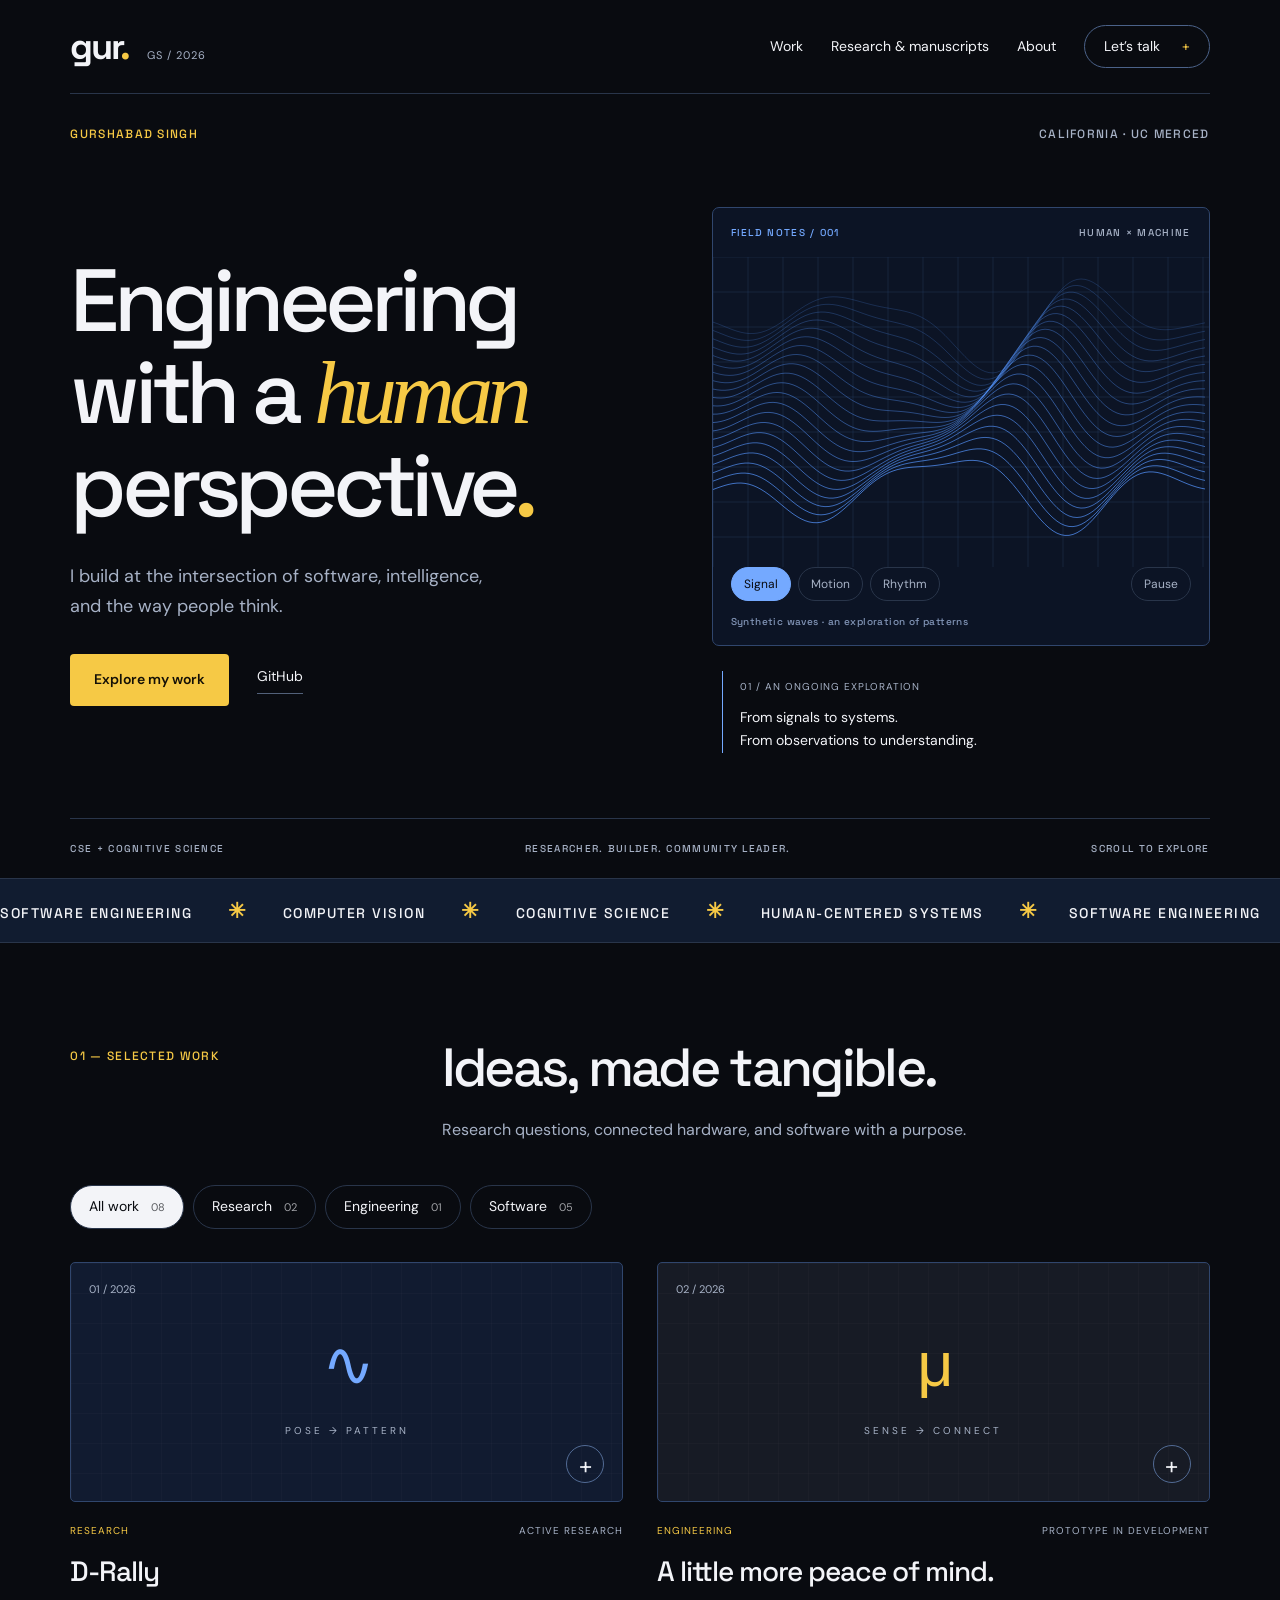
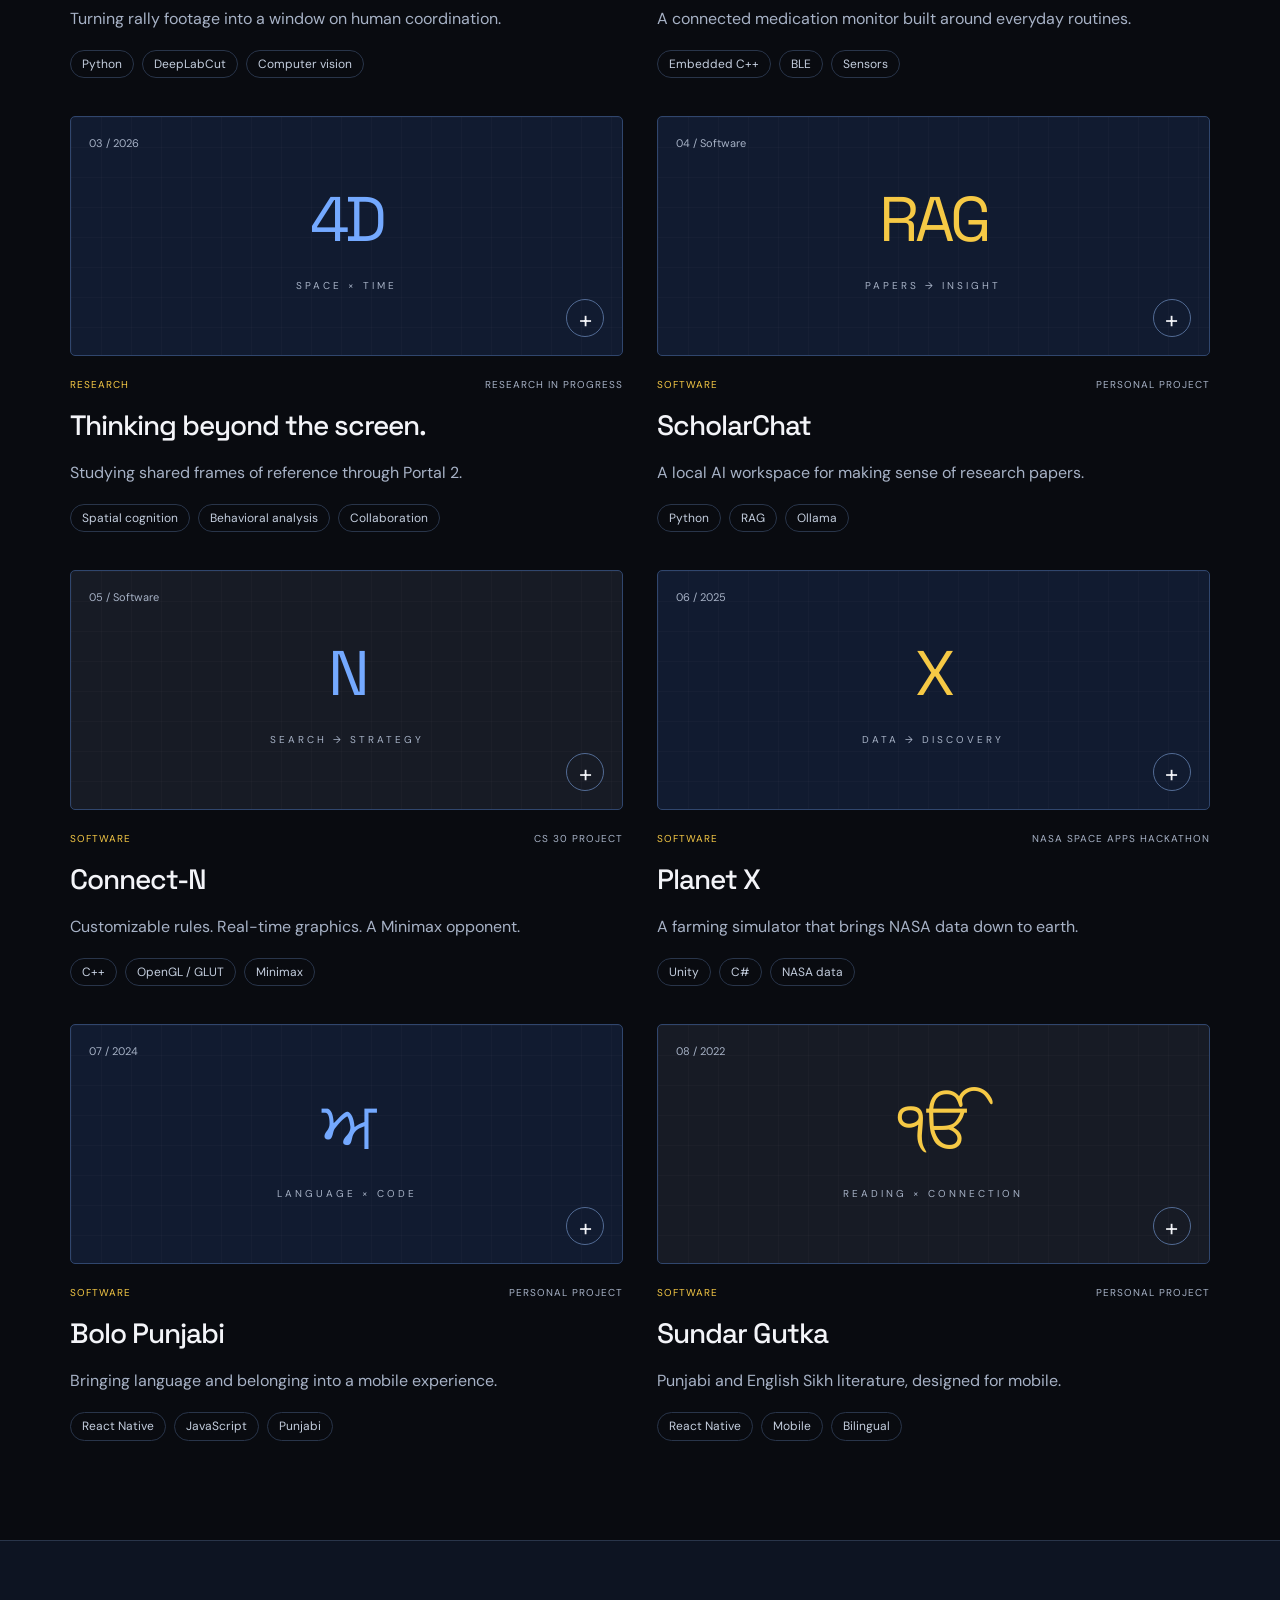
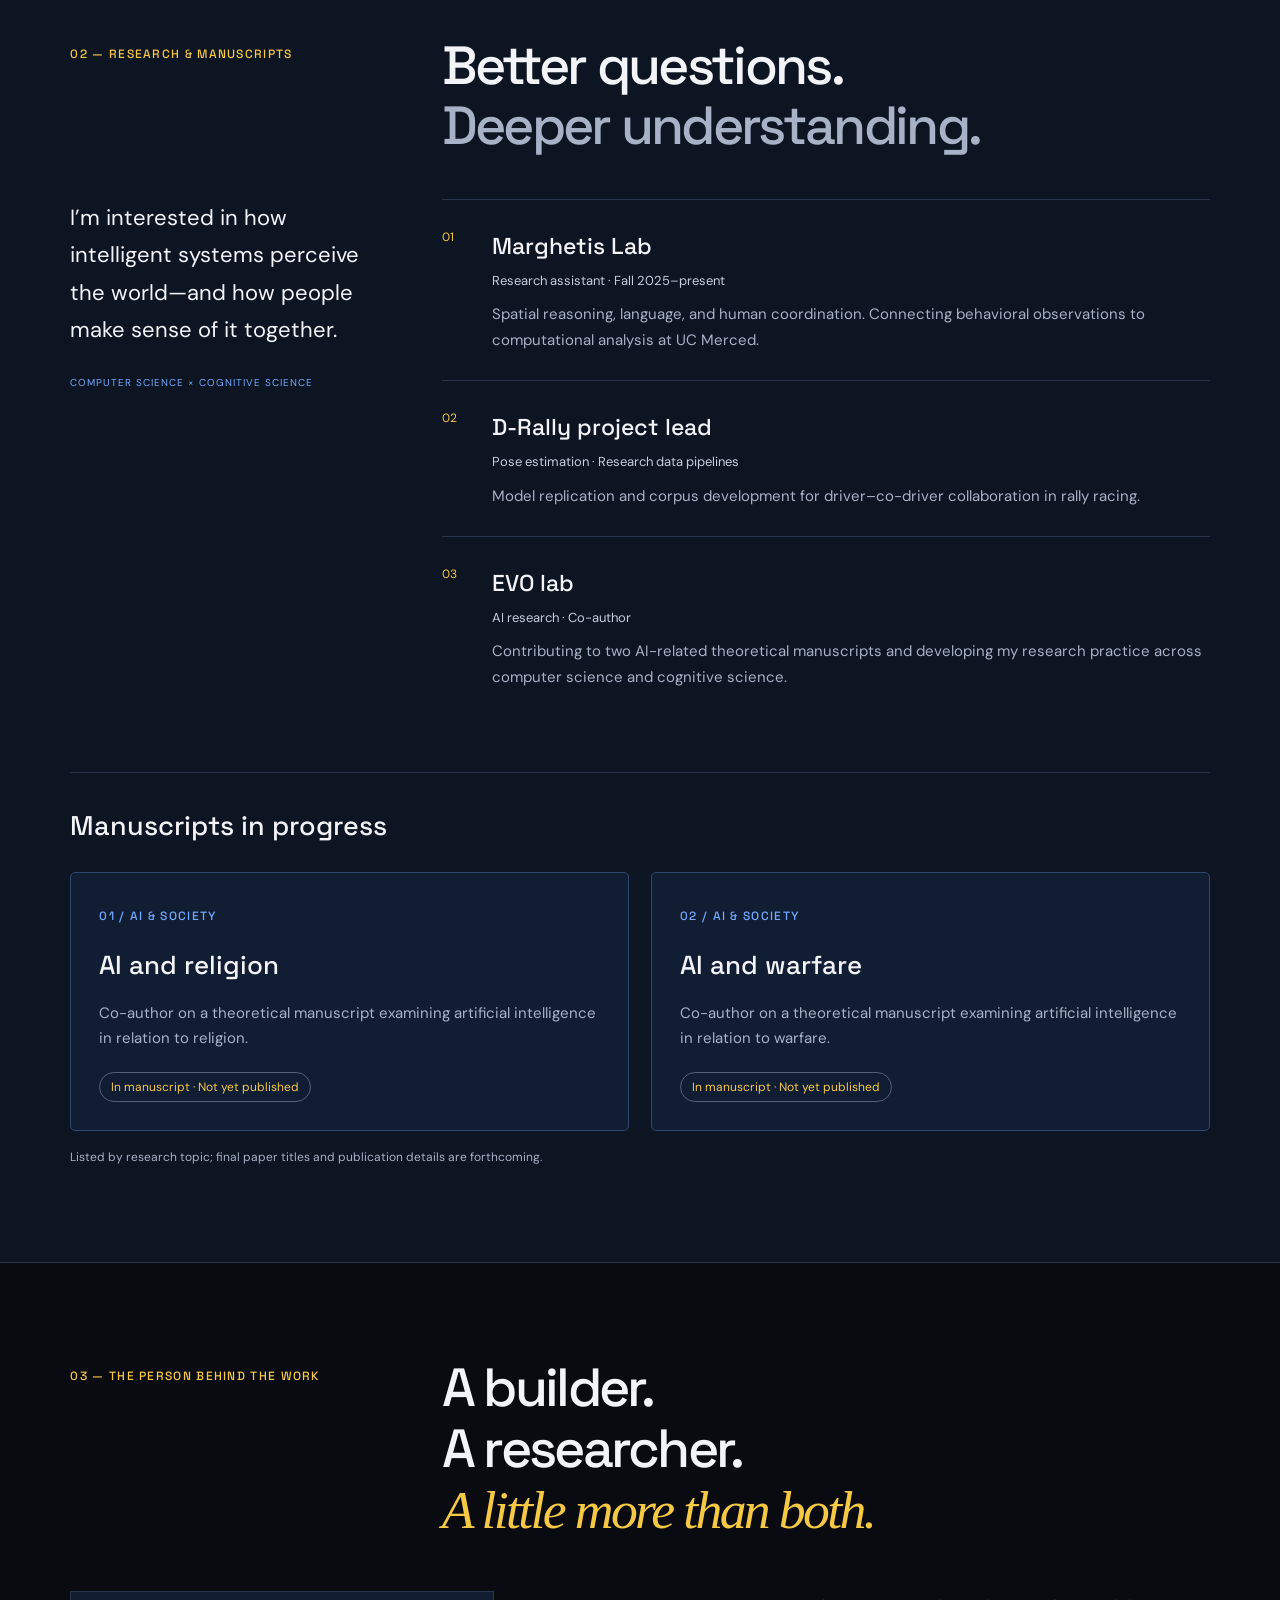
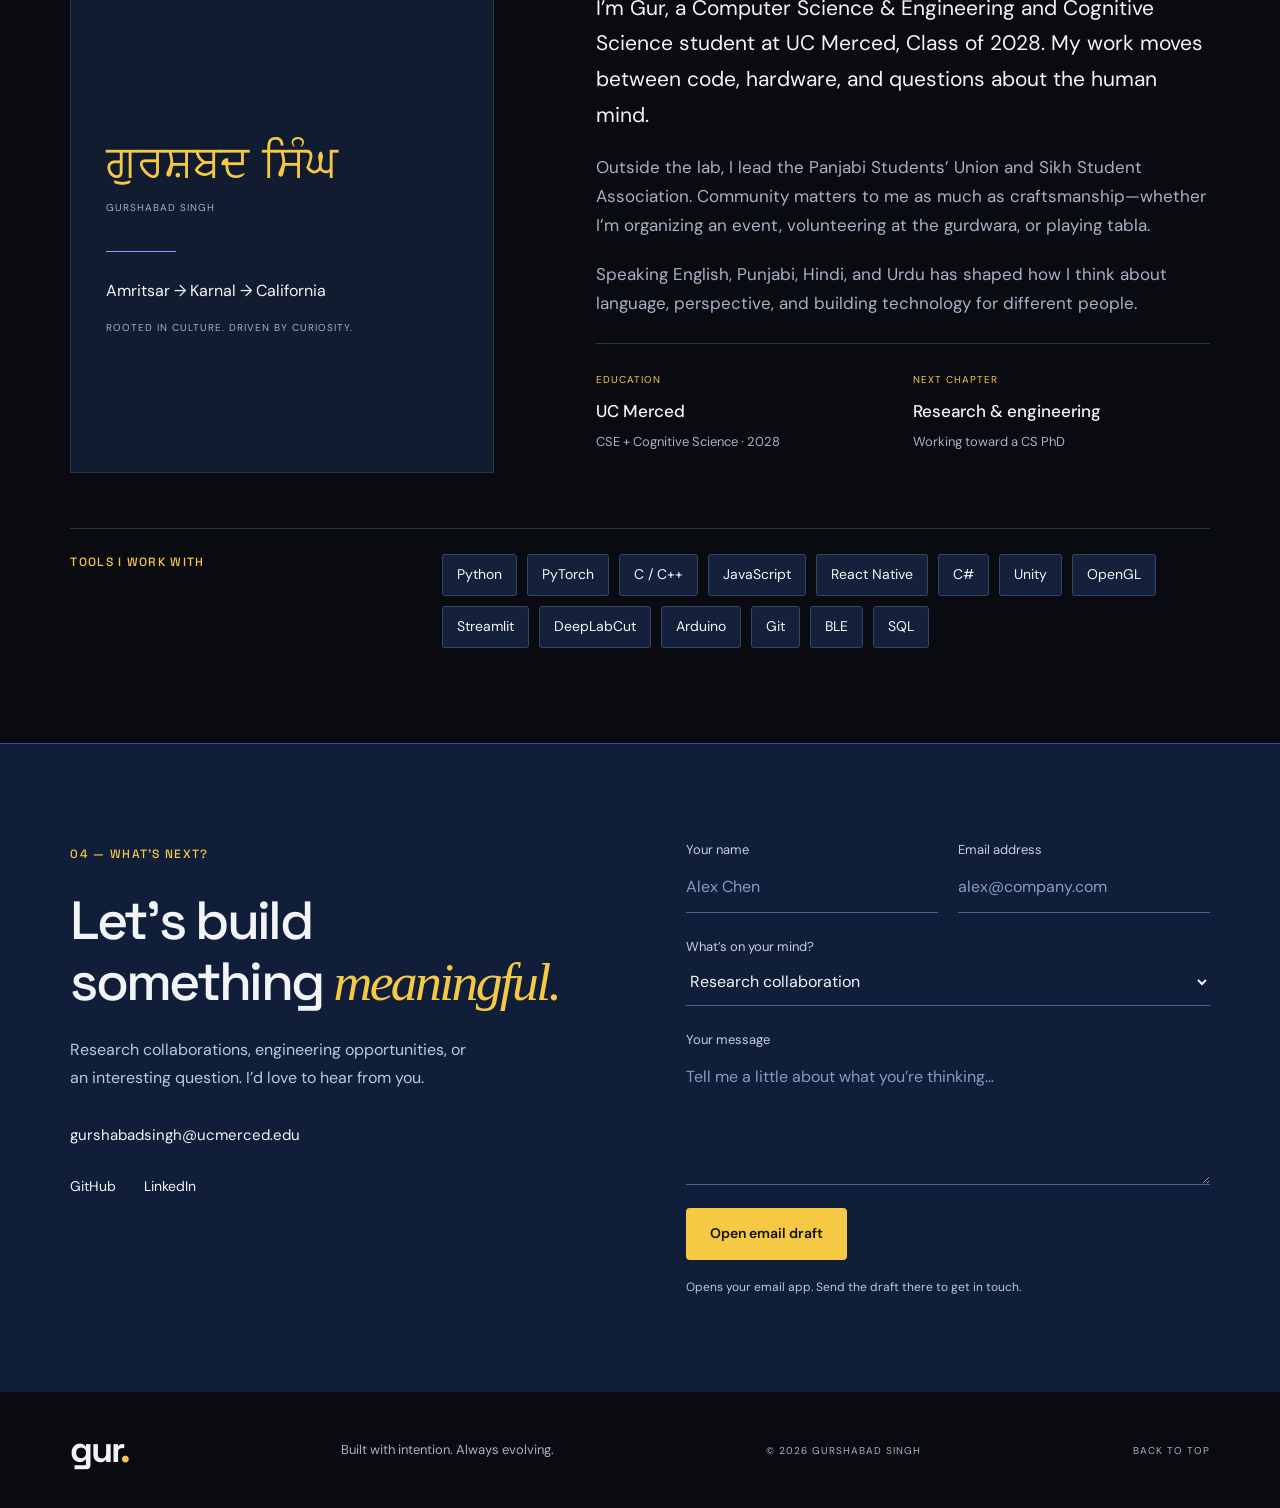
==== index.html @ 594b94e3 "Update index.html" ====
<!DOCTYPE html>
<html lang="en">
<head>
<meta charset="UTF-8">
<meta name="viewport" content="width=device-width, initial-scale=1">
<meta name="theme-color" content="#090b10">
<meta name="description" content="Gurshabad Singh — Computer Science & Engineering, Cognitive Science, AI research, and human-centered software.">
<title>Gurshabad Singh | Engineering & Intelligence</title>
<style>
@import url('https://fonts.googleapis.com/css2?family=DM+Sans:wght@400;500;600;700&family=Space+Grotesk:wght@400;500;600;700&display=swap');

:root{
  --black:#090b10;
  --surface:#101827;
  --yellow:#f6c945;
  --blue:#74a9ff;
  --text:#f3f4f8;
  --muted:#a7b2c6;
  --line:#29354a;
}
*{box-sizing:border-box}
html{scroll-behavior:smooth;scroll-padding-top:30px}
body{margin:0;background:var(--black);color:var(--text);font:16px/1.7 "DM Sans",Arial,sans-serif}
a{color:inherit;text-decoration:none}
button,input,select,textarea{font:inherit}
button{cursor:pointer}
::selection{background:var(--yellow);color:var(--black)}
a:focus-visible,button:focus-visible,input:focus-visible,select:focus-visible,textarea:focus-visible{outline:2px solid var(--yellow);outline-offset:5px}
h1,h2,h3,p{margin:0}
h1,h2,h3{font-family:"Space Grotesk",sans-serif;font-weight:500}
em{font-family:Georgia,serif;font-weight:400;color:var(--yellow)}
.wrap{width:min(1320px,89%);margin:auto}
header{height:94px;display:flex;justify-content:space-between;align-items:center;border-bottom:1px solid var(--line)}
.logo{font:700 36px "Space Grotesk",sans-serif;letter-spacing:-2px}
.logo span{color:var(--yellow)}
.logo small{font:11px "DM Sans",sans-serif;letter-spacing:1px;color:var(--muted);margin-left:18px}
nav{display:flex;align-items:center;gap:28px;font-size:14px}
nav a:hover{color:var(--yellow)}
.nav-contact{border:1px solid #4b6289;border-radius:30px;padding:9px 19px}
.nav-contact span{color:var(--yellow);margin-left:18px}
.menu-button{display:none}
.eyebrow,.meta,.hero-label,.hero-footer,.signal-top,.signal-note{font:500 12px "Space Grotesk",sans-serif;letter-spacing:1.3px}
.eyebrow{color:var(--yellow)}
.hero{padding-top:32px}
.hero-label{display:flex;justify-content:space-between;color:var(--muted)}
.hero-label span:first-child{color:var(--yellow)}
.hero-grid{display:grid;grid-template-columns:1.15fr 1fr;gap:6%;align-items:center;padding:65px 0}
h1{font-size:clamp(58px,6.9vw,103px);line-height:1.05;letter-spacing:-.065em}
.yellow{color:var(--yellow)}
.hero-copy{color:var(--muted);font-size:18px;max-width:420px;margin-top:28px}
.actions{display:flex;gap:28px;align-items:center;margin-top:32px}
.button{display:inline-flex;align-items:center;justify-content:center;border:0;border-radius:4px;padding:14px 24px;background:var(--yellow);color:#141006;font-size:14px;font-weight:600;transition:transform .2s,background .2s}
.button:hover{transform:translateY(-3px);background:#ffda72}
.text-link{font-size:14px;border-bottom:1px solid #52617a;padding-bottom:4px}
.signal{background:#0c1425;border:1px solid #30466d;border-radius:7px;overflow:hidden}
.signal-top{display:flex;justify-content:space-between;gap:15px;padding:18px;color:var(--muted);font-size:10px}
.signal-top span:first-child{color:var(--blue)}
canvas{display:block;width:100%;height:310px}
.signal-controls{display:flex;justify-content:space-between;align-items:center;padding:0 18px 14px;gap:10px}
.modes{display:flex;gap:7px}
.modes button,.pause{background:none;border:1px solid var(--line);color:var(--muted);border-radius:22px;padding:6px 12px;font-size:12px}
.modes button[aria-pressed="true"]{background:var(--blue);color:var(--black);border-color:var(--blue)}
.signal-note{display:block;color:#8396b8;padding:0 18px 17px;font-size:10px;letter-spacing:.4px}
.aside-note{border-left:1px solid var(--blue);padding-left:17px;margin:25px 0 0 10px}
.aside-note small{font-size:10px;letter-spacing:1px;color:var(--muted)}
.aside-note p{font-size:14px;margin-top:7px}
.hero-footer{border-top:1px solid var(--line);display:flex;justify-content:space-between;gap:15px;padding:23px 0;color:var(--muted);font-size:10px}
.ticker{border-top:1px solid var(--line);border-bottom:1px solid var(--line);background:#111c30;overflow:hidden;padding:18px 0}
.ticker-inner{display:flex;width:max-content;animation:marquee 50s linear infinite}
.ticker span{white-space:nowrap;font:500 14px "Space Grotesk",sans-serif;letter-spacing:1.5px}
.ticker b{color:var(--yellow);margin:0 30px;font-size:21px}
section.section{padding:95px 0}
.section-top{display:grid;grid-template-columns:1fr 2.25fr;gap:30px;margin-bottom:42px}
.section-top .eyebrow{padding-top:10px}
h2{font-size:clamp(36px,4.2vw,60px);line-height:1.13;letter-spacing:-.05em}
.section-top p{color:var(--muted);margin-top:17px}
.muted{color:var(--muted)}
.filters{display:flex;gap:9px;flex-wrap:wrap;margin-bottom:33px}
.filters button{background:none;border:1px solid var(--line);color:var(--text);padding:9px 18px;border-radius:24px;font-size:14px}
.filters button[aria-pressed="true"]{background:var(--text);color:var(--black)}
.filters small{margin-left:12px;font-size:11px;opacity:.65}
.projects{display:grid;grid-template-columns:1fr 1fr;gap:34px}
.project{border:0;padding:0;background:none;color:inherit;text-align:left;transition:transform .25s}
.project:hover{transform:translateY(-5px)}
.project-art{height:240px;position:relative;border:1px solid #30466d;border-radius:5px;overflow:hidden;background-color:#111b30;background-image:linear-gradient(#ffffff05 1px,transparent 1px),linear-gradient(90deg,#ffffff05 1px,transparent 1px);background-size:30px 30px;display:flex;flex-direction:column;justify-content:center;align-items:center;gap:18px}
.project:nth-child(3n+2) .project-art{background-color:#171b25}
.glyph{font:400 63px "Space Grotesk",sans-serif;color:var(--blue);letter-spacing:-4px;transition:transform .4s}
.project:nth-child(2n) .glyph{color:var(--yellow)}
.project:hover .glyph{transform:scale(1.1)}
.art-caption{font-size:10px;letter-spacing:3px;color:var(--muted)}
.project-number{position:absolute;top:17px;left:18px;font-size:11px;color:var(--muted)}
.project-plus{position:absolute;bottom:18px;right:18px;border:1px solid #526b94;border-radius:50%;width:38px;height:38px;display:grid;place-items:center;font-size:24px}
.project:hover .project-plus{background:var(--yellow);color:var(--black)}
.project-info{padding:20px 0 4px}
.project-meta{display:flex;justify-content:space-between;gap:12px;font-size:10px;letter-spacing:1px;text-transform:uppercase;color:var(--muted)}
.project-meta span:first-child{color:var(--yellow)}
.project h3{font-size:28px;letter-spacing:-1px;margin:9px 0}
.project p{color:var(--muted)}
.tags{display:flex;gap:8px;flex-wrap:wrap;margin-top:18px}
.tags span{font-size:12px;color:#c4cede;border:1px solid var(--line);border-radius:20px;padding:3px 11px}
.research-band{background:#0d1422;border-top:1px solid var(--line);border-bottom:1px solid var(--line)}
.research-grid{display:grid;grid-template-columns:1fr 2.25fr;gap:30px}
.research-intro p{font-size:22px;max-width:320px}
.research-intro small{display:block;font-size:10px;color:var(--blue);letter-spacing:1px;margin-top:25px}
.research-row{display:grid;grid-template-columns:30px 1fr;gap:20px;padding:27px 0;border-top:1px solid var(--line)}
.row-number{color:var(--yellow);font-size:12px}
.research-row h3{font-size:23px}
.research-row p{color:var(--muted);font-size:15px;margin-top:9px}
.research-row small{color:#c4cede;font-size:13px}
.manuscripts{border-top:1px solid var(--line);margin-top:55px;padding-top:30px}
.manuscripts>h3{font-size:27px;margin-bottom:23px}
.manuscript-grid{display:grid;grid-template-columns:1fr 1fr;gap:22px}
.manuscript{background:#111d33;border:1px solid #30466d;padding:28px;border-radius:5px}
.manuscript .eyebrow{color:var(--blue)}
.manuscript h3{font-size:26px;margin:14px 0}
.manuscript p{color:var(--muted);font-size:15px}
.status{display:inline-block;margin-top:20px;border:1px solid #52617a;border-radius:20px;padding:4px 11px;font-size:12px;color:var(--yellow)}
.manuscript-note{font-size:12px;color:var(--muted);margin-top:16px}
.about-grid{display:grid;grid-template-columns:1fr 1.45fr;gap:9%;margin-top:50px}
.identity{background:#111c30;border:1px solid var(--line);padding:35px;display:flex;flex-direction:column;justify-content:center}
.gurmukhi{color:var(--yellow);font:44px/1.6 Arial,sans-serif}
.identity small{font-size:10px;letter-spacing:1px;color:var(--muted)}
.identity-line{width:70px;height:1px;background:var(--blue);margin:35px 0 25px}
.identity p{margin-bottom:15px}
.about-copy p{font-size:17px;color:var(--muted);margin-bottom:20px}
.about-copy p:first-child{font-size:21px;color:var(--text)}
.facts{display:grid;grid-template-columns:1fr 1fr;gap:20px;border-top:1px solid var(--line);margin-top:25px;padding-top:20px}
.facts small{font-size:10px;letter-spacing:1px;color:var(--yellow)}
.facts strong{display:block;font-weight:500;font-size:17px;margin-top:6px}
.facts p{font-size:13px;color:var(--muted);margin-top:5px}
.toolkit{display:grid;grid-template-columns:1fr 2.25fr;gap:30px;border-top:1px solid var(--line);padding-top:25px;margin-top:55px}
.tools{display:flex;gap:10px;flex-wrap:wrap}
.tools span{background:#15203a;border:1px solid #31466f;padding:8px 14px;border-radius:3px;font-size:14px}
.contact-band{background:#101e3a;border-top:1px solid #34528a}
.contact-grid{display:grid;grid-template-columns:1fr 1fr;gap:8%}
.contact-intro h2{margin-top:25px}
.contact-intro p{color:#bac8e0;margin:24px 0 30px;max-width:410px}
.email{font-size:15px;overflow-wrap:anywhere}
.socials{display:flex;gap:28px;margin-top:27px;font-size:14px}
.socials a:hover{color:var(--yellow)}
form label{display:block;font-size:13px;color:#c4cede;margin-bottom:23px}
.form-row{display:grid;grid-template-columns:1fr 1fr;gap:20px}
input,select,textarea{display:block;width:100%;background:transparent;border:0;border-bottom:1px solid #50668b;border-radius:0;color:var(--text);padding:12px 0;font-size:16px}
input::placeholder,textarea::placeholder{color:#899bbb}
select option{background:var(--black)}
textarea{resize:vertical}
.form-note{font-size:12px;color:#bac8e0;margin-top:17px}
footer{display:flex;justify-content:space-between;align-items:center;gap:20px;padding:35px 0}
footer p{font-size:13px;color:var(--muted)}
footer small,footer>a:last-child{font-size:10px;letter-spacing:1px;color:var(--muted)}
dialog{width:min(720px,92vw);max-height:88vh;border:1px solid #34528a;border-radius:8px;background:var(--black);color:var(--text);padding:35px 40px}
dialog::backdrop{background:#000b;backdrop-filter:blur(8px)}
.dialog-top{display:flex;align-items:center;justify-content:space-between;margin-bottom:18px}
.close{background:none;border:1px solid var(--line);border-radius:50%;color:var(--text);width:36px;height:36px;font-size:24px}
dialog h2{font-size:40px;margin:20px 0}
dialog p{color:var(--muted)}
.detail{margin-top:25px;border-top:1px solid var(--line);padding-top:22px}
.detail h3{font-size:19px;margin-bottom:8px}
dialog .button{margin-top:28px}
dialog .source-link{display:block;margin-top:20px;color:var(--blue)}
.reveal{animation:enter .7s ease both}
.skip{position:absolute;top:-100px;left:15px;background:var(--yellow);color:var(--black);padding:10px;z-index:30}
.skip:focus{top:10px}
@keyframes enter{from{opacity:0;transform:translateY(18px)}to{opacity:1;transform:translateY(0)}}
@keyframes marquee{to{transform:translateX(-50%)}}
@media(max-width:1000px){
  h1{font-size:65px}
  nav{gap:18px;font-size:13px}
  .signal-top{font-size:9px}
  canvas{height:280px}
  .hero-grid{gap:4%}
}
@media(max-width:760px){
  header{height:80px}
  .logo{font-size:32px}
  .menu-button{display:block;background:none;border:1px solid var(--line);border-radius:5px;color:var(--text);padding:6px 11px}
  nav{display:none;position:absolute;top:80px;left:0;right:0;background:var(--black);z-index:10;padding:25px 5.5%;border-bottom:1px solid var(--line);flex-wrap:wrap}
  nav.open{display:flex}
  .hero-label{font-size:9px;gap:15px}
  .hero-label span:last-child{text-align:right;max-width:145px}
  .hero-grid{grid-template-columns:1fr;padding:42px 0;gap:38px}
  h1{font-size:clamp(51px,11.8vw,80px)}
  .hero-footer{font-size:9px}
  .hero-footer span:nth-child(2){display:none}
  canvas{height:280px}
  section.section{padding:65px 0}
  .section-top{display:block}
  .section-top .eyebrow{display:block;margin-bottom:24px}
  h2{font-size:40px}
  .projects,.research-grid,.manuscript-grid,.about-grid,.contact-grid{grid-template-columns:1fr}
  .research-grid,.contact-grid{gap:35px}
  .about-grid{gap:30px}
  .research-intro p{max-width:none}
  .identity{min-height:280px}
  .gurmukhi{font-size:42px}
  .toolkit{grid-template-columns:1fr;gap:20px}
  .form-row{grid-template-columns:1fr;gap:0}
  .contact-intro h2{font-size:44px}
  footer{flex-wrap:wrap}
  footer .logo{width:25%}
  footer p{width:60%;text-align:right}
  dialog{padding:25px}
  dialog h2{font-size:34px}
  .filters button{font-size:12px;padding:8px 13px}
}
@media(prefers-reduced-motion:reduce){
  html{scroll-behavior:auto}
  *,*::before,*::after{animation:none!important;transition:none!important}
}
</style>
</head>
<body>
<a class="skip" href="#main">Skip to content</a>

<header class="wrap">
  <a class="logo" href="#">gur<span>.</span><small>GS / 2026</small></a>
  <nav id="nav" aria-label="Main navigation">
    <a href="#work">Work</a>
    <a href="#research">Research & manuscripts</a>
    <a href="#about">About</a>
    <a class="nav-contact" href="#contact">Let’s talk <span>+</span></a>
  </nav>
  <button class="menu-button" id="menu" aria-expanded="false" aria-controls="nav">Menu</button>
</header>

<main id="main">
  <section class="hero wrap">
    <div class="hero-label">
      <span>GURSHABAD SINGH</span>
      <span>CALIFORNIA · UC MERCED</span>
    </div>
    <div class="hero-grid">
      <div class="reveal">
        <h1>Engineering<br>with a <em>human</em><br>perspective<span class="yellow">.</span></h1>
        <p class="hero-copy">I build at the intersection of software, intelligence, and the way people think.</p>
        <div class="actions">
          <a class="button" href="#work">Explore my work</a>
          <a class="text-link" href="https://github.com/singhgurshabad" target="_blank" rel="noopener noreferrer">GitHub</a>
        </div>
      </div>
      <div class="reveal">
        <div class="signal">
          <div class="signal-top">
            <span>FIELD NOTES / 001</span>
            <span>HUMAN × MACHINE</span>
          </div>
          <canvas id="signal" aria-label="Animated synthetic signal waves"></canvas>
          <div class="signal-controls">
            <div class="modes" aria-label="Signal visualization mode">
              <button data-mode="Signal" aria-pressed="true">Signal</button>
              <button data-mode="Motion" aria-pressed="false">Motion</button>
              <button data-mode="Rhythm" aria-pressed="false">Rhythm</button>
            </div>
            <button class="pause" id="pause" aria-pressed="false">Pause</button>
          </div>
          <span class="signal-note">Synthetic waves · an exploration of patterns</span>
        </div>
        <div class="aside-note">
          <small>01 / AN ONGOING EXPLORATION</small>
          <p>From signals to systems.<br>From observations to understanding.</p>
        </div>
      </div>
    </div>
    <div class="hero-footer">
      <span>CSE + COGNITIVE SCIENCE</span>
      <span>RESEARCHER. BUILDER. COMMUNITY LEADER.</span>
      <a href="#work">SCROLL TO EXPLORE</a>
    </div>
  </section>

  <div class="ticker" aria-hidden="true">
    <div class="ticker-inner">
      <span>SOFTWARE ENGINEERING <b>✳</b> COMPUTER VISION <b>✳</b> COGNITIVE SCIENCE <b>✳</b> HUMAN-CENTERED SYSTEMS <b>✳</b></span>
      <span>SOFTWARE ENGINEERING <b>✳</b> COMPUTER VISION <b>✳</b> COGNITIVE SCIENCE <b>✳</b> HUMAN-CENTERED SYSTEMS <b>✳</b></span>
    </div>
  </div>

  <section id="work" class="section wrap">
    <div class="section-top">
      <span class="eyebrow">01 — SELECTED WORK</span>
      <div>
        <h2>Ideas, made tangible.</h2>
        <p>Research questions, connected hardware, and software with a purpose.</p>
      </div>
    </div>
    <div class="filters" id="filters" role="group" aria-label="Filter projects"></div>
    <div class="projects" id="projects"></div>
    <noscript><p>Enable JavaScript to explore the interactive project collection. You can also visit my <a href="https://github.com/singhgurshabad">GitHub</a>.</p></noscript>
  </section>

  <div class="research-band">
    <section id="research" class="section wrap">
      <div class="section-top">
        <span class="eyebrow">02 — RESEARCH & MANUSCRIPTS</span>
        <h2>Better questions.<br><span class="muted">Deeper understanding.</span></h2>
      </div>
      <div class="research-grid">
        <div class="research-intro">
          <p>I’m interested in how intelligent systems perceive the world—and how people make sense of it together.</p>
          <small>COMPUTER SCIENCE × COGNITIVE SCIENCE</small>
        </div>
        <div>
          <article class="research-row">
            <span class="row-number">01</span>
            <div>
              <h3>Marghetis Lab</h3>
              <small>Research assistant · Fall 2025–present</small>
              <p>Spatial reasoning, language, and human coordination. Connecting behavioral observations to computational analysis at UC Merced.</p>
            </div>
          </article>
          <article class="research-row">
            <span class="row-number">02</span>
            <div>
              <h3>D-Rally project lead</h3>
              <small>Pose estimation · Research data pipelines</small>
              <p>Model replication and corpus development for driver–co-driver collaboration in rally racing.</p>
            </div>
          </article>
          <article class="research-row">
            <span class="row-number">03</span>
            <div>
              <h3>EVO lab</h3>
              <small>AI research · Co-author</small>
              <p>Contributing to two AI-related theoretical manuscripts and developing my research practice across computer science and cognitive science.</p>
            </div>
          </article>
        </div>
      </div>
      <div class="manuscripts">
        <h3>Manuscripts in progress</h3>
        <div class="manuscript-grid">
          <article class="manuscript">
            <span class="eyebrow">01 / AI & SOCIETY</span>
            <h3>AI and religion</h3>
            <p>Co-author on a theoretical manuscript examining artificial intelligence in relation to religion.</p>
            <span class="status">In manuscript · Not yet published</span>
          </article>
          <article class="manuscript">
            <span class="eyebrow">02 / AI & SOCIETY</span>
            <h3>AI and warfare</h3>
            <p>Co-author on a theoretical manuscript examining artificial intelligence in relation to warfare.</p>
            <span class="status">In manuscript · Not yet published</span>
          </article>
        </div>
        <p class="manuscript-note">Listed by research topic; final paper titles and publication details are forthcoming.</p>
      </div>
    </section>
  </div>

  <section id="about" class="section wrap">
    <div class="section-top">
      <span class="eyebrow">03 — THE PERSON BEHIND THE WORK</span>
      <h2>A builder.<br>A researcher.<br><em>A little more than both.</em></h2>
    </div>
    <div class="about-grid">
      <div class="identity">
        <span class="gurmukhi" lang="pa">ਗੁਰਸ਼ਬਦ ਸਿੰਘ</span>
        <small>GURSHABAD SINGH</small>
        <div class="identity-line"></div>
        <p>Amritsar → Karnal → California</p>
        <small>ROOTED IN CULTURE. DRIVEN BY CURIOSITY.</small>
      </div>
      <div class="about-copy">
        <p>I’m Gur, a Computer Science & Engineering and Cognitive Science student at UC Merced, Class of 2028. My work moves between code, hardware, and questions about the human mind.</p>
        <p>Outside the lab, I lead the Panjabi Students’ Union and Sikh Student Association. Community matters to me as much as craftsmanship—whether I’m organizing an event, volunteering at the gurdwara, or playing tabla.</p>
        <p>Speaking English, Punjabi, Hindi, and Urdu has shaped how I think about language, perspective, and building technology for different people.</p>
        <div class="facts">
          <div>
            <small>EDUCATION</small>
            <strong>UC Merced</strong>
            <p>CSE + Cognitive Science · 2028</p>
          </div>
          <div>
            <small>NEXT CHAPTER</small>
            <strong>Research & engineering</strong>
            <p>Working toward a CS PhD</p>
          </div>
        </div>
      </div>
    </div>
    <div class="toolkit">
      <span class="eyebrow">TOOLS I WORK WITH</span>
      <div class="tools">
        <span>Python</span><span>PyTorch</span><span>C / C++</span>
        <span>JavaScript</span><span>React Native</span><span>C#</span>
        <span>Unity</span><span>OpenGL</span><span>Streamlit</span>
        <span>DeepLabCut</span><span>Arduino</span><span>Git</span>
        <span>BLE</span><span>SQL</span>
      </div>
    </div>
  </section>

  <div class="contact-band">
    <section id="contact" class="section wrap contact-grid">
      <div class="contact-intro">
        <span class="eyebrow">04 — WHAT’S NEXT?</span>
        <h2>Let’s build<br>something <em>meaningful.</em></h2>
        <p>Research collaborations, engineering opportunities, or an interesting question. I’d love to hear from you.</p>
        <a class="email" href="mailto:gurshabadsingh@ucmerced.edu">gurshabadsingh@ucmerced.edu</a>
        <div class="socials">
          <a href="https://github.com/singhgurshabad" target="_blank" rel="noopener noreferrer">GitHub</a>
          <a href="https://www.linkedin.com/in/gurshabadsingh/" target="_blank" rel="noopener noreferrer">LinkedIn</a>
        </div>
      </div>
      <form id="contact-form">
        <div class="form-row">
          <label>Your name
            <input name="name" required minlength="2" maxlength="100" autocomplete="name" placeholder="Alex Chen">
          </label>
          <label>Email address
            <input name="email" type="email" required maxlength="254" autocomplete="email" placeholder="alex@company.com">
          </label>
        </div>
        <label>What’s on your mind?
          <select name="subject">
            <option>Research collaboration</option>
            <option>Engineering opportunity</option>
            <option>Project conversation</option>
            <option>Just saying hello</option>
          </select>
        </label>
        <label>Your message
          <textarea name="message" rows="4" required minlength="10" maxlength="4000" placeholder="Tell me a little about what you’re thinking…"></textarea>
        </label>
        <button class="button" type="submit">Open email draft</button>
        <p class="form-note" id="form-status" role="status">Opens your email app. Send the draft there to get in touch.</p>
      </form>
    </section>
  </div>
</main>

<footer class="wrap">
  <a class="logo" href="#">gur<span>.</span></a>
  <p>Built with intention. Always evolving.</p>
  <small>© <span id="year"></span> GURSHABAD SINGH</small>
  <a href="#">BACK TO TOP</a>
</footer>

<dialog id="project-dialog" aria-labelledby="dialog-title">
  <div class="dialog-top">
    <span class="eyebrow" id="dialog-category"></span>
    <button class="close" id="close-dialog" aria-label="Close project">×</button>
  </div>
  <span class="status" id="dialog-status"></span>
  <h2 id="dialog-title"></h2>
  <p id="dialog-description"></p>
  <div class="tags" id="dialog-tags"></div>
  <div class="detail">
    <h3>The question</h3>
    <p id="dialog-question"></p>
  </div>
  <div class="detail">
    <h3>The approach</h3>
    <p id="dialog-approach"></p>
  </div>
  <div class="detail">
    <h3>What I’m learning</h3>
    <p id="dialog-learning"></p>
  </div>
  <a class="button" id="dialog-contact" href="#contact">Talk about this project</a>
  <a class="source-link" id="dialog-source" target="_blank" rel="noopener noreferrer" hidden>View project source</a>
</dialog>

<script>
const projects = [
  {
    title:"D-Rally", type:"Research", year:"2026",
    status:"Active research", glyph:"∿", caption:"POSE → PATTERN",
    description:"Turning rally footage into a window on human coordination.",
    tags:["Python","DeepLabCut","Computer vision"],
    body:"I lead D-Rally in the Marghetis Lab, connecting rally-racing footage with reproducible pose-estimation workflows to study driver–co-driver coordination.",
    question:"Extract useful movement signals from real-world footage while checking that model outputs can be reproduced.",
    approach:"Replicate a DeepLabCut workflow, compare predictions frame by frame, and organize a corpus of visibility, camera position, road context, and co-driver audio.",
    learning:"Replication testing established agreement on a 1,801-frame video. Low-confidence predictions still require careful interpretation and quality control."
  },
  {
    title:"A little more peace of mind.", type:"Engineering", year:"2026",
    status:"Prototype in development", glyph:"μ", caption:"SENSE → CONNECT",
    description:"A connected medication monitor built around everyday routines.",
    tags:["Embedded C++","BLE","Sensors"],
    body:"With Team No Signal, I am developing a smart medication monitor for CSE 157 using a Seeed XIAO MG24 Sense, load cell, and HX711 amplifier.",
    question:"Detect meaningful bottle events and estimate pill-count changes without treating motion as proof a dose was taken.",
    approach:"Measure stable weight changes, add IMU motion context, communicate over BLE, and design a 3D-printed weighing platform.",
    learning:"Calibration, enclosure mechanics, and single-pill resolution are core prototype questions. Opening a bottle does not confirm ingestion."
  },
  {
    title:"Thinking beyond the screen.", type:"Research", year:"2026",
    status:"Research in progress", glyph:"4D", caption:"SPACE × TIME",
    description:"Studying shared frames of reference through Portal 2.",
    tags:["Spatial cognition","Behavioral analysis","Collaboration"],
    body:"Collaborative Spatial Reasoning in 4D Space explores how Portal 2 players coordinate through language, perspective, and time.",
    question:"Explain why a direction such as “left” can mean different things to two collaborators.",
    approach:"Analyze dialogue and movement around shifts in frames of reference, grounded in cognitive science.",
    learning:"Human interpretation and a changing context matter as much as the technical system."
  },
  {
    title:"ScholarChat", type:"Software", year:"",
    status:"Personal project", glyph:"RAG", caption:"PAPERS → INSIGHT",
    description:"A local AI workspace for making sense of research papers.",
    tags:["Python","RAG","Ollama"],
    body:"A local academic-PDF assistant built with Streamlit, SentenceTransformers, and Llama 3.1 through Ollama.",
    question:"Find relevant evidence across research papers without external API calls.",
    approach:"Chunk text, embed passages, rank by cosine similarity, and retrieve context for questions, summaries, comparisons, and research gaps.",
    learning:"Supporting passages help readers evaluate generated answers.",
    url:"https://github.com/singhgurshabad/ScholarChat"
  },
  {
    title:"Connect-N", type:"Software", year:"",
    status:"CS 30 project", glyph:"N", caption:"SEARCH → STRATEGY",
    description:"Customizable rules. Real-time graphics. A Minimax opponent.",
    tags:["C++","OpenGL / GLUT","Minimax"],
    body:"A customizable Connect 4, 5, or 6 game with human and AI opponents.",
    question:"Support variable board sizes and intelligent moves.",
    approach:"Combine depth-limited Minimax, modular C++, and mouse-driven OpenGL rendering.",
    learning:"Game search connects algorithmic decisions to an interactive experience."
  },
  {
    title:"Planet X", type:"Software", year:"2025",
    status:"NASA Space Apps hackathon", glyph:"X", caption:"DATA → DISCOVERY",
    description:"A farming simulator that brings NASA data down to earth.",
    tags:["Unity","C#","NASA data"],
    body:"An educational farming simulator developed for NASA Space Apps Challenge 2025.",
    question:"Make environmental information approachable.",
    approach:"Build with Unity and C#, integrating NASA satellite data in an in-game information tab.",
    learning:"Interactive simulation connects scientific data with agricultural decisions."
  },
  {
    title:"Bolo Punjabi", type:"Software", year:"2024",
    status:"Personal project", glyph:"ਅ", caption:"LANGUAGE × CODE",
    description:"Bringing language and belonging into a mobile experience.",
    tags:["React Native","JavaScript","Punjabi"],
    body:"A Punjabi language-learning project shaped by my own connection to language and culture.",
    question:"Help learners connect with Punjabi through approachable mobile software.",
    approach:"Use React Native for an interface centered on alphabets, numbers, pronunciation, and vocabulary.",
    learning:"Software can support cultural connection as well as solve technical problems."
  },
  {
    title:"Sundar Gutka", type:"Software", year:"2022",
    status:"Personal project", glyph:"ੴ", caption:"READING × CONNECTION",
    description:"Punjabi and English Sikh literature, designed for mobile.",
    tags:["React Native","Mobile","Bilingual"],
    body:"An independently built React Native app presenting Sikh literature in Punjabi and English.",
    question:"Present bilingual reading content clearly on a small screen.",
    approach:"Make Punjabi and English reading central to a mobile-first experience.",
    learning:"Useful technology starts with understanding the people who will use it."
  }
];

const projectGrid = document.getElementById("projects");
const filterBar = document.getElementById("filters");
const dialog = document.getElementById("project-dialog");
let activeFilter = "All work";

function makeTag(text){
  const tag = document.createElement("span");
  tag.textContent = text;
  return tag;
}

function renderFilters(){
  filterBar.replaceChildren();
  ["All work","Research","Engineering","Software"].forEach(category => {
    const button = document.createElement("button");
    button.type = "button";
    button.setAttribute("aria-pressed", String(category === activeFilter));
    button.append(document.createTextNode(category));
    const count = document.createElement("small");
    count.textContent = String(
      category === "All work"
        ? projects.length
        : projects.filter(p => p.type === category).length
    ).padStart(2,"0");
    button.append(count);
    button.onclick = () => {
      activeFilter = category;
      renderFilters();
      renderProjects();
    };
    filterBar.append(button);
  });
}

function renderProjects(){
  projectGrid.replaceChildren();
  projects.forEach((project,index) => {
    if(activeFilter !== "All work" && project.type !== activeFilter) return;
    const button = document.createElement("button");
    button.type = "button";
    button.className = "project reveal";
    button.setAttribute("aria-label","Read about " + project.title);

    const art = document.createElement("div");
    art.className = "project-art";

    const number = document.createElement("span");
    number.className = "project-number";
    number.textContent = String(index+1).padStart(2,"0") + " / " + (project.year || project.type);

    const glyph = document.createElement("span");
    glyph.className = "glyph";
    glyph.textContent = project.glyph;
    glyph.setAttribute("aria-hidden","true");

    const caption = document.createElement("span");
    caption.className = "art-caption";
    caption.textContent = project.caption;

    const plus = document.createElement("span");
    plus.className = "project-plus";
    plus.textContent = "+";
    plus.setAttribute("aria-hidden","true");
    art.append(number,glyph,caption,plus);

    const info = document.createElement("div");
    info.className = "project-info";
    const meta = document.createElement("div");
    meta.className = "project-meta";
    [project.type,project.status].forEach(text => {
      const span = document.createElement("span");
      span.textContent = text;
      meta.append(span);
    });
    const title = document.createElement("h3");
    title.textContent = project.title;
    const description = document.createElement("p");
    description.textContent = project.description;
    const tags = document.createElement("div");
    tags.className = "tags";
    project.tags.forEach(tag => tags.append(makeTag(tag)));
    info.append(meta,title,description,tags);
    button.append(art,info);
    button.onclick = () => openProject(project);
    projectGrid.append(button);
  });
}

function openProject(project){
  document.getElementById("dialog-category").textContent =
    project.type + (project.year ? " / " + project.year : "");
  document.getElementById("dialog-status").textContent = project.status;
  document.getElementById("dialog-title").textContent = project.title;
  document.getElementById("dialog-description").textContent = project.body;
  document.getElementById("dialog-question").textContent = project.question;
  document.getElementById("dialog-approach").textContent = project.approach;
  document.getElementById("dialog-learning").textContent = project.learning;
  const tags = document.getElementById("dialog-tags");
  tags.replaceChildren(...project.tags.map(makeTag));
  const source = document.getElementById("dialog-source");
  source.hidden = !project.url;
  if(project.url) source.href = project.url;
  else source.removeAttribute("href");
  dialog.showModal();
}
document.getElementById("close-dialog").onclick = () => dialog.close();
document.getElementById("dialog-contact").onclick = () => dialog.close();
dialog.addEventListener("click", event => {
  const bounds = dialog.getBoundingClientRect();
  if(event.target === dialog &&
    (event.clientX < bounds.left || event.clientX > bounds.right ||
     event.clientY < bounds.top || event.clientY > bounds.bottom)){
    dialog.close();
  }
});
renderFilters();
renderProjects();

const menu = document.getElementById("menu");
const nav = document.getElementById("nav");
menu.onclick = () => {
  const open = nav.classList.toggle("open");
  menu.setAttribute("aria-expanded",String(open));
  menu.textContent = open ? "Close" : "Menu";
};
nav.querySelectorAll("a").forEach(link => {
  link.onclick = () => {
    nav.classList.remove("open");
    menu.setAttribute("aria-expanded","false");
    menu.textContent = "Menu";
  };
});

document.getElementById("year").textContent = new Date().getFullYear();
document.getElementById("contact-form").addEventListener("submit",event => {
  event.preventDefault();
  const data = new FormData(event.currentTarget);
  const subject = encodeURIComponent(data.get("subject"));
  const body = encodeURIComponent(
    "From: " + data.get("name") + " <" + data.get("email") + ">\n\n" + data.get("message")
  );
  document.getElementById("form-status").textContent =
    "Email draft requested. Please send it from your email app, or use the direct email link.";
  window.location.href =
    "mailto:gurshabadsingh@ucmerced.edu?subject=" + subject + "&body=" + body;
});

const canvas = document.getElementById("signal");
const ctx = canvas.getContext("2d");
const motionPreference = matchMedia("(prefers-reduced-motion: reduce)");
let paused = motionPreference.matches;
let mode = "Signal";
let time = 0;
let pointer = 0;
let animationFrame = null;
const pauseButton = document.getElementById("pause");

function updatePause(){
  pauseButton.textContent = paused ? "Play" : "Pause";
  pauseButton.setAttribute("aria-pressed",String(paused));
}
updatePause();

function drawSignal(){
  if(!ctx) return;
  const width = canvas.clientWidth;
  const height = canvas.clientHeight;
  const density = Math.min(window.devicePixelRatio || 1,2);
  if(canvas.width !== Math.round(width*density) ||
     canvas.height !== Math.round(height*density)){
    canvas.width = Math.round(width*density);
    canvas.height = Math.round(height*density);
  }
  ctx.setTransform(density,0,0,density,0,0);
  ctx.clearRect(0,0,width,height);
  ctx.strokeStyle = "#233454";
  ctx.lineWidth = .5;
  for(let x=0;x<width;x+=35){
    ctx.beginPath();ctx.moveTo(x,0);ctx.lineTo(x,height);ctx.stroke();
  }
  for(let y=0;y<height;y+=35){
    ctx.beginPath();ctx.moveTo(0,y);ctx.lineTo(width,y);ctx.stroke();
  }
  for(let row=0;row<21;row++){
    ctx.beginPath();
    for(let x=0;x<width;x+=4){
      const n=x/width;
      const envelope=Math.sin(n*Math.PI);
      const frequency=mode==="Motion"?9:mode==="Rhythm"?19:13;
      const y=height*.21+row*height*.027+
        Math.sin(n*frequency+time+row*.20)*envelope*height*.14+
        Math.cos(n*22-time*.6+row*.16)*envelope*height*.06+
        pointer*.015;
      if(x===0)ctx.moveTo(x,y);else ctx.lineTo(x,y);
    }
    ctx.strokeStyle="rgba(86,150,255,"+(.2+row*.026)+")";
    ctx.lineWidth=1;
    ctx.stroke();
  }
}
function animate(){
  drawSignal();
  if(!paused && !document.hidden){
    time+=.009;
    animationFrame=requestAnimationFrame(animate);
  }else animationFrame=null;
}
function restart(){
  if(animationFrame!==null)cancelAnimationFrame(animationFrame);
  animationFrame=null;
  animate();
}
pauseButton.onclick=()=>{paused=!paused;updatePause();restart();};
document.querySelectorAll("[data-mode]").forEach(button=>{
  button.onclick=()=>{
    mode=button.dataset.mode;
    document.querySelectorAll("[data-mode]").forEach(b=>{
      b.setAttribute("aria-pressed",String(b===button));
    });
    if(paused)drawSignal();
  };
});
canvas.addEventListener("pointermove",event=>{
  pointer=event.clientY-canvas.getBoundingClientRect().top;
  if(paused)drawSignal();
});
window.addEventListener("resize",()=>{if(paused)drawSignal();});
document.addEventListener("visibilitychange",restart);
motionPreference.addEventListener("change",event=>{
  paused=event.matches;
  updatePause();
  restart();
});
animate();
</script>
</body>
</html>
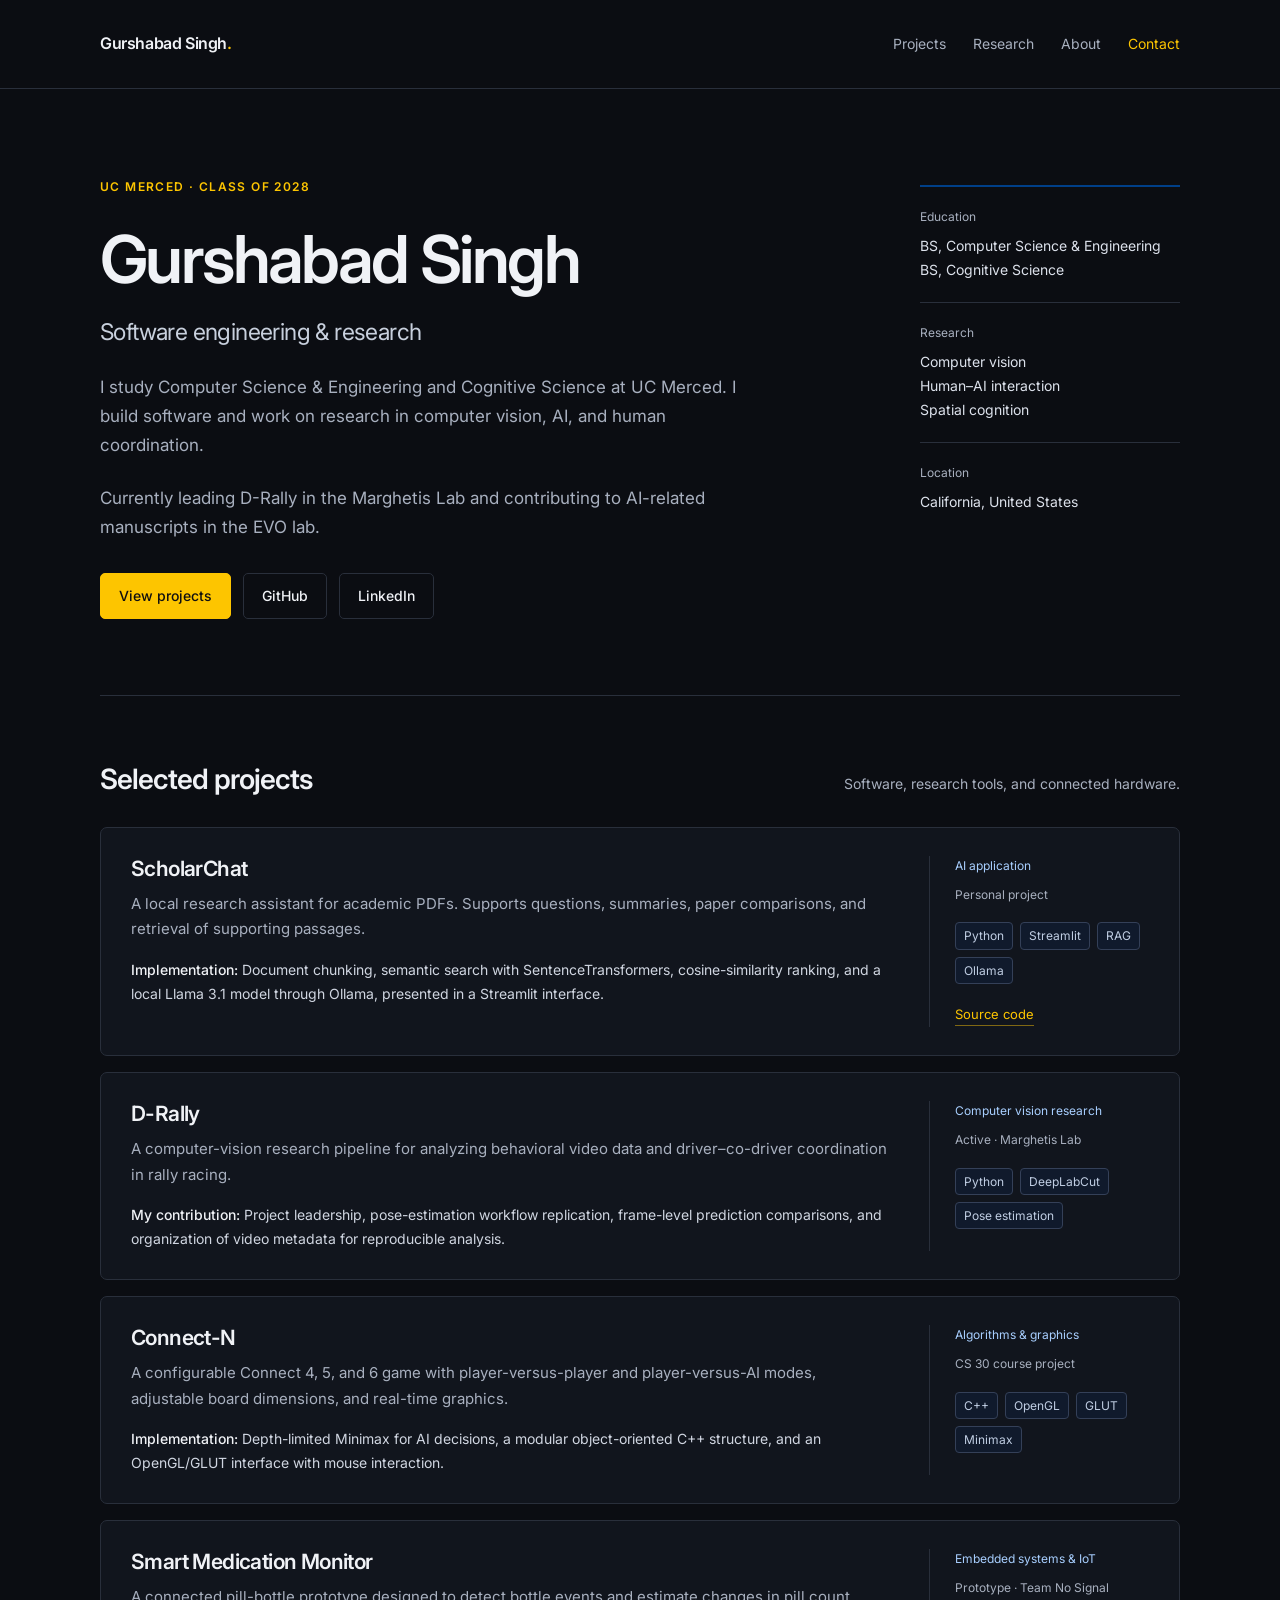
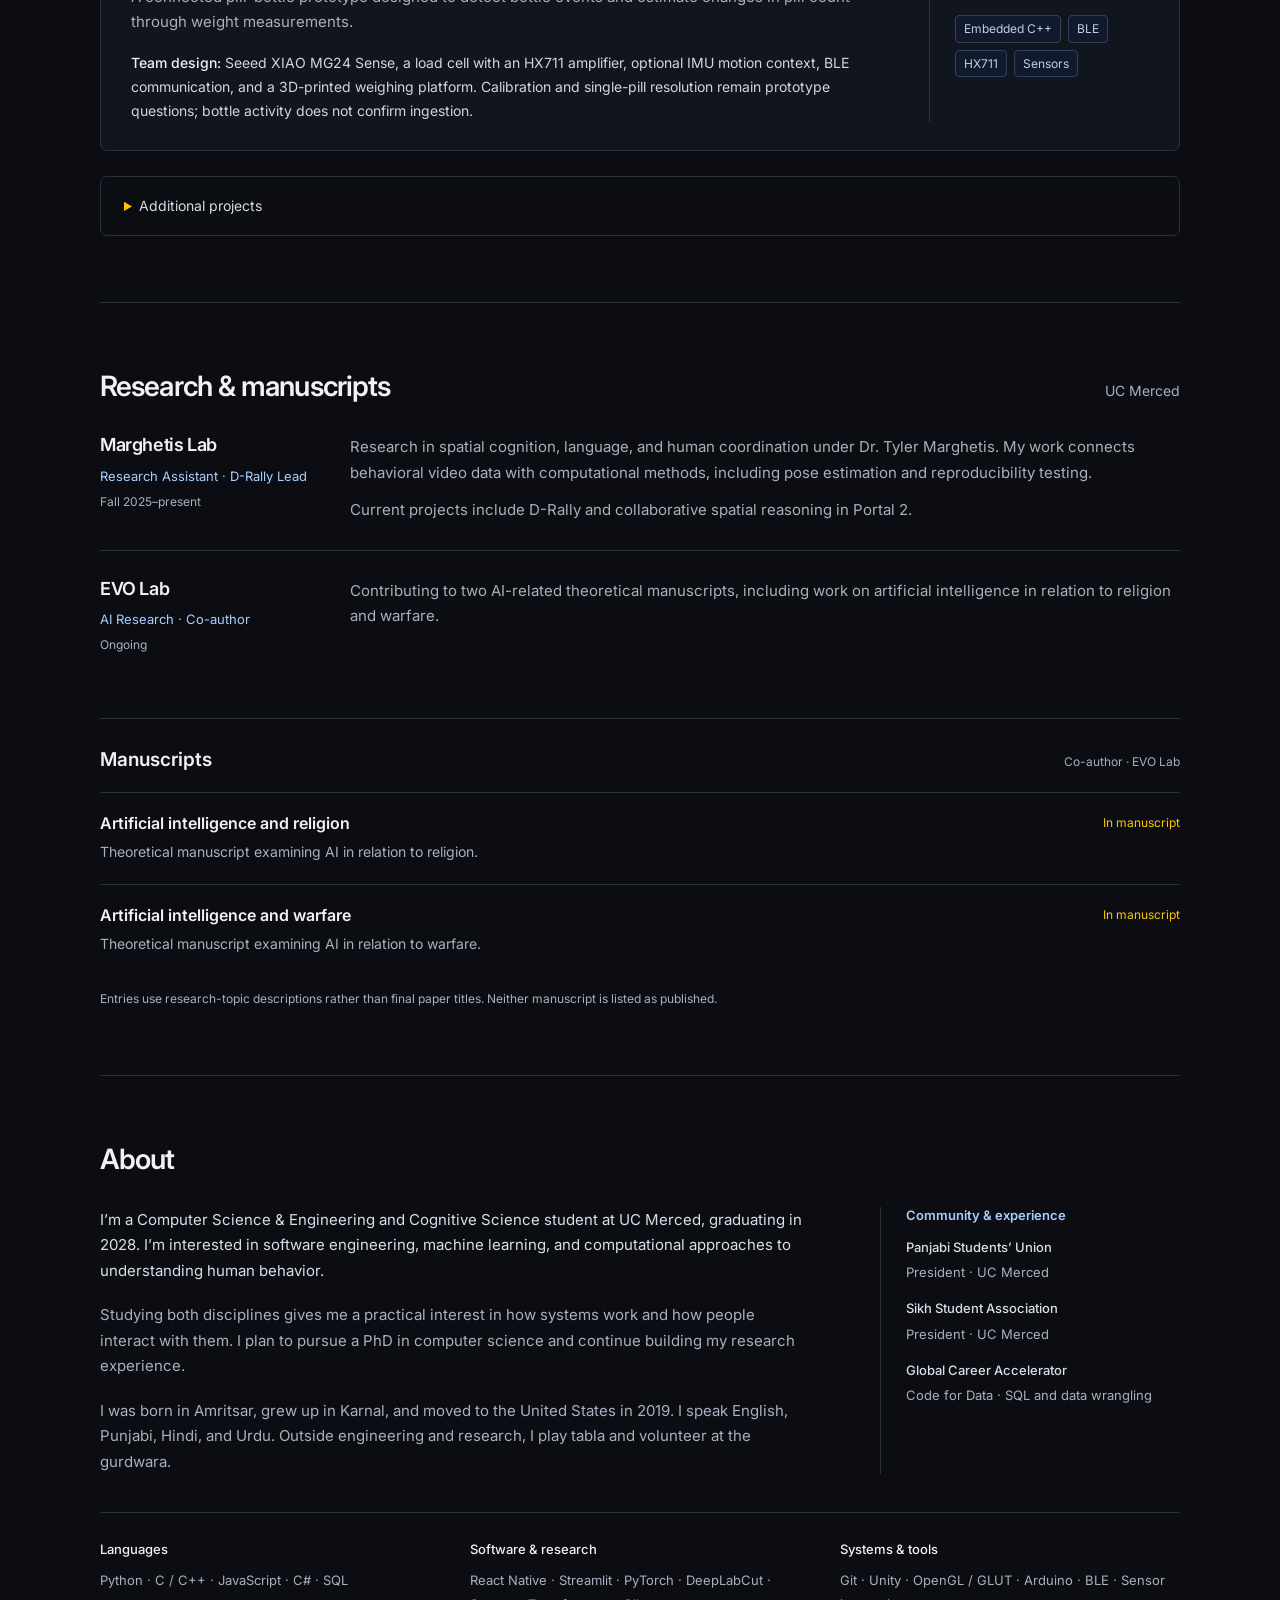
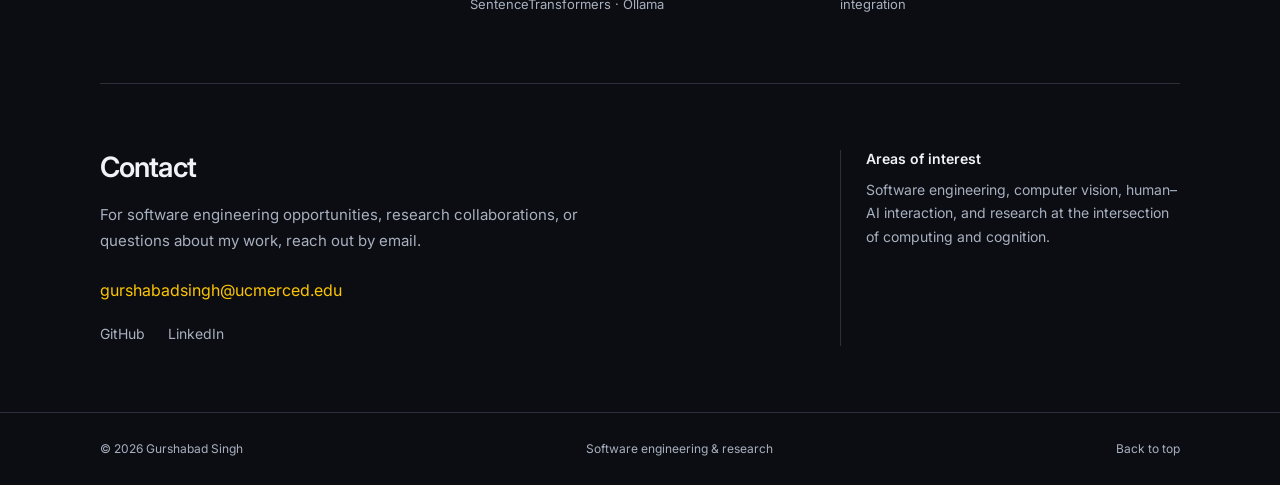
==== commit f3d9e59e: "Update index.html" ====
--- a/index.html
+++ b/index.html
@@ -3,783 +3,1352 @@
 <head>
 <meta charset="UTF-8">
 <meta name="viewport" content="width=device-width, initial-scale=1">
-<meta name="theme-color" content="#090b10">
-<meta name="description" content="Gurshabad Singh — Computer Science & Engineering, Cognitive Science, AI research, and human-centered software.">
-<title>Gurshabad Singh | Engineering & Intelligence</title>
+<meta name="theme-color" content="#0b0d12">
+<meta name="description" content="Gurshabad Singh — software engineering projects and research in computer vision, artificial intelligence, and cognitive science at UC Merced.">
+<title>Gurshabad Singh | SWE & Research</title>
+
 <style>
-@import url('https://fonts.googleapis.com/css2?family=DM+Sans:wght@400;500;600;700&family=Space+Grotesk:wght@400;500;600;700&display=swap');
-
-:root{
-  --black:#090b10;
-  --surface:#101827;
-  --yellow:#f6c945;
-  --blue:#74a9ff;
-  --text:#f3f4f8;
-  --muted:#a7b2c6;
-  --line:#29354a;
-}
-*{box-sizing:border-box}
-html{scroll-behavior:smooth;scroll-padding-top:30px}
-body{margin:0;background:var(--black);color:var(--text);font:16px/1.7 "DM Sans",Arial,sans-serif}
-a{color:inherit;text-decoration:none}
-button,input,select,textarea{font:inherit}
-button{cursor:pointer}
-::selection{background:var(--yellow);color:var(--black)}
-a:focus-visible,button:focus-visible,input:focus-visible,select:focus-visible,textarea:focus-visible{outline:2px solid var(--yellow);outline-offset:5px}
-h1,h2,h3,p{margin:0}
-h1,h2,h3{font-family:"Space Grotesk",sans-serif;font-weight:500}
-em{font-family:Georgia,serif;font-weight:400;color:var(--yellow)}
-.wrap{width:min(1320px,89%);margin:auto}
-header{height:94px;display:flex;justify-content:space-between;align-items:center;border-bottom:1px solid var(--line)}
-.logo{font:700 36px "Space Grotesk",sans-serif;letter-spacing:-2px}
-.logo span{color:var(--yellow)}
-.logo small{font:11px "DM Sans",sans-serif;letter-spacing:1px;color:var(--muted);margin-left:18px}
-nav{display:flex;align-items:center;gap:28px;font-size:14px}
-nav a:hover{color:var(--yellow)}
-.nav-contact{border:1px solid #4b6289;border-radius:30px;padding:9px 19px}
-.nav-contact span{color:var(--yellow);margin-left:18px}
-.menu-button{display:none}
-.eyebrow,.meta,.hero-label,.hero-footer,.signal-top,.signal-note{font:500 12px "Space Grotesk",sans-serif;letter-spacing:1.3px}
-.eyebrow{color:var(--yellow)}
-.hero{padding-top:32px}
-.hero-label{display:flex;justify-content:space-between;color:var(--muted)}
-.hero-label span:first-child{color:var(--yellow)}
-.hero-grid{display:grid;grid-template-columns:1.15fr 1fr;gap:6%;align-items:center;padding:65px 0}
-h1{font-size:clamp(58px,6.9vw,103px);line-height:1.05;letter-spacing:-.065em}
-.yellow{color:var(--yellow)}
-.hero-copy{color:var(--muted);font-size:18px;max-width:420px;margin-top:28px}
-.actions{display:flex;gap:28px;align-items:center;margin-top:32px}
-.button{display:inline-flex;align-items:center;justify-content:center;border:0;border-radius:4px;padding:14px 24px;background:var(--yellow);color:#141006;font-size:14px;font-weight:600;transition:transform .2s,background .2s}
-.button:hover{transform:translateY(-3px);background:#ffda72}
-.text-link{font-size:14px;border-bottom:1px solid #52617a;padding-bottom:4px}
-.signal{background:#0c1425;border:1px solid #30466d;border-radius:7px;overflow:hidden}
-.signal-top{display:flex;justify-content:space-between;gap:15px;padding:18px;color:var(--muted);font-size:10px}
-.signal-top span:first-child{color:var(--blue)}
-canvas{display:block;width:100%;height:310px}
-.signal-controls{display:flex;justify-content:space-between;align-items:center;padding:0 18px 14px;gap:10px}
-.modes{display:flex;gap:7px}
-.modes button,.pause{background:none;border:1px solid var(--line);color:var(--muted);border-radius:22px;padding:6px 12px;font-size:12px}
-.modes button[aria-pressed="true"]{background:var(--blue);color:var(--black);border-color:var(--blue)}
-.signal-note{display:block;color:#8396b8;padding:0 18px 17px;font-size:10px;letter-spacing:.4px}
-.aside-note{border-left:1px solid var(--blue);padding-left:17px;margin:25px 0 0 10px}
-.aside-note small{font-size:10px;letter-spacing:1px;color:var(--muted)}
-.aside-note p{font-size:14px;margin-top:7px}
-.hero-footer{border-top:1px solid var(--line);display:flex;justify-content:space-between;gap:15px;padding:23px 0;color:var(--muted);font-size:10px}
-.ticker{border-top:1px solid var(--line);border-bottom:1px solid var(--line);background:#111c30;overflow:hidden;padding:18px 0}
-.ticker-inner{display:flex;width:max-content;animation:marquee 50s linear infinite}
-.ticker span{white-space:nowrap;font:500 14px "Space Grotesk",sans-serif;letter-spacing:1.5px}
-.ticker b{color:var(--yellow);margin:0 30px;font-size:21px}
-section.section{padding:95px 0}
-.section-top{display:grid;grid-template-columns:1fr 2.25fr;gap:30px;margin-bottom:42px}
-.section-top .eyebrow{padding-top:10px}
-h2{font-size:clamp(36px,4.2vw,60px);line-height:1.13;letter-spacing:-.05em}
-.section-top p{color:var(--muted);margin-top:17px}
-.muted{color:var(--muted)}
-.filters{display:flex;gap:9px;flex-wrap:wrap;margin-bottom:33px}
-.filters button{background:none;border:1px solid var(--line);color:var(--text);padding:9px 18px;border-radius:24px;font-size:14px}
-.filters button[aria-pressed="true"]{background:var(--text);color:var(--black)}
-.filters small{margin-left:12px;font-size:11px;opacity:.65}
-.projects{display:grid;grid-template-columns:1fr 1fr;gap:34px}
-.project{border:0;padding:0;background:none;color:inherit;text-align:left;transition:transform .25s}
-.project:hover{transform:translateY(-5px)}
-.project-art{height:240px;position:relative;border:1px solid #30466d;border-radius:5px;overflow:hidden;background-color:#111b30;background-image:linear-gradient(#ffffff05 1px,transparent 1px),linear-gradient(90deg,#ffffff05 1px,transparent 1px);background-size:30px 30px;display:flex;flex-direction:column;justify-content:center;align-items:center;gap:18px}
-.project:nth-child(3n+2) .project-art{background-color:#171b25}
-.glyph{font:400 63px "Space Grotesk",sans-serif;color:var(--blue);letter-spacing:-4px;transition:transform .4s}
-.project:nth-child(2n) .glyph{color:var(--yellow)}
-.project:hover .glyph{transform:scale(1.1)}
-.art-caption{font-size:10px;letter-spacing:3px;color:var(--muted)}
-.project-number{position:absolute;top:17px;left:18px;font-size:11px;color:var(--muted)}
-.project-plus{position:absolute;bottom:18px;right:18px;border:1px solid #526b94;border-radius:50%;width:38px;height:38px;display:grid;place-items:center;font-size:24px}
-.project:hover .project-plus{background:var(--yellow);color:var(--black)}
-.project-info{padding:20px 0 4px}
-.project-meta{display:flex;justify-content:space-between;gap:12px;font-size:10px;letter-spacing:1px;text-transform:uppercase;color:var(--muted)}
-.project-meta span:first-child{color:var(--yellow)}
-.project h3{font-size:28px;letter-spacing:-1px;margin:9px 0}
-.project p{color:var(--muted)}
-.tags{display:flex;gap:8px;flex-wrap:wrap;margin-top:18px}
-.tags span{font-size:12px;color:#c4cede;border:1px solid var(--line);border-radius:20px;padding:3px 11px}
-.research-band{background:#0d1422;border-top:1px solid var(--line);border-bottom:1px solid var(--line)}
-.research-grid{display:grid;grid-template-columns:1fr 2.25fr;gap:30px}
-.research-intro p{font-size:22px;max-width:320px}
-.research-intro small{display:block;font-size:10px;color:var(--blue);letter-spacing:1px;margin-top:25px}
-.research-row{display:grid;grid-template-columns:30px 1fr;gap:20px;padding:27px 0;border-top:1px solid var(--line)}
-.row-number{color:var(--yellow);font-size:12px}
-.research-row h3{font-size:23px}
-.research-row p{color:var(--muted);font-size:15px;margin-top:9px}
-.research-row small{color:#c4cede;font-size:13px}
-.manuscripts{border-top:1px solid var(--line);margin-top:55px;padding-top:30px}
-.manuscripts>h3{font-size:27px;margin-bottom:23px}
-.manuscript-grid{display:grid;grid-template-columns:1fr 1fr;gap:22px}
-.manuscript{background:#111d33;border:1px solid #30466d;padding:28px;border-radius:5px}
-.manuscript .eyebrow{color:var(--blue)}
-.manuscript h3{font-size:26px;margin:14px 0}
-.manuscript p{color:var(--muted);font-size:15px}
-.status{display:inline-block;margin-top:20px;border:1px solid #52617a;border-radius:20px;padding:4px 11px;font-size:12px;color:var(--yellow)}
-.manuscript-note{font-size:12px;color:var(--muted);margin-top:16px}
-.about-grid{display:grid;grid-template-columns:1fr 1.45fr;gap:9%;margin-top:50px}
-.identity{background:#111c30;border:1px solid var(--line);padding:35px;display:flex;flex-direction:column;justify-content:center}
-.gurmukhi{color:var(--yellow);font:44px/1.6 Arial,sans-serif}
-.identity small{font-size:10px;letter-spacing:1px;color:var(--muted)}
-.identity-line{width:70px;height:1px;background:var(--blue);margin:35px 0 25px}
-.identity p{margin-bottom:15px}
-.about-copy p{font-size:17px;color:var(--muted);margin-bottom:20px}
-.about-copy p:first-child{font-size:21px;color:var(--text)}
-.facts{display:grid;grid-template-columns:1fr 1fr;gap:20px;border-top:1px solid var(--line);margin-top:25px;padding-top:20px}
-.facts small{font-size:10px;letter-spacing:1px;color:var(--yellow)}
-.facts strong{display:block;font-weight:500;font-size:17px;margin-top:6px}
-.facts p{font-size:13px;color:var(--muted);margin-top:5px}
-.toolkit{display:grid;grid-template-columns:1fr 2.25fr;gap:30px;border-top:1px solid var(--line);padding-top:25px;margin-top:55px}
-.tools{display:flex;gap:10px;flex-wrap:wrap}
-.tools span{background:#15203a;border:1px solid #31466f;padding:8px 14px;border-radius:3px;font-size:14px}
-.contact-band{background:#101e3a;border-top:1px solid #34528a}
-.contact-grid{display:grid;grid-template-columns:1fr 1fr;gap:8%}
-.contact-intro h2{margin-top:25px}
-.contact-intro p{color:#bac8e0;margin:24px 0 30px;max-width:410px}
-.email{font-size:15px;overflow-wrap:anywhere}
-.socials{display:flex;gap:28px;margin-top:27px;font-size:14px}
-.socials a:hover{color:var(--yellow)}
-form label{display:block;font-size:13px;color:#c4cede;margin-bottom:23px}
-.form-row{display:grid;grid-template-columns:1fr 1fr;gap:20px}
-input,select,textarea{display:block;width:100%;background:transparent;border:0;border-bottom:1px solid #50668b;border-radius:0;color:var(--text);padding:12px 0;font-size:16px}
-input::placeholder,textarea::placeholder{color:#899bbb}
-select option{background:var(--black)}
-textarea{resize:vertical}
-.form-note{font-size:12px;color:#bac8e0;margin-top:17px}
-footer{display:flex;justify-content:space-between;align-items:center;gap:20px;padding:35px 0}
-footer p{font-size:13px;color:var(--muted)}
-footer small,footer>a:last-child{font-size:10px;letter-spacing:1px;color:var(--muted)}
-dialog{width:min(720px,92vw);max-height:88vh;border:1px solid #34528a;border-radius:8px;background:var(--black);color:var(--text);padding:35px 40px}
-dialog::backdrop{background:#000b;backdrop-filter:blur(8px)}
-.dialog-top{display:flex;align-items:center;justify-content:space-between;margin-bottom:18px}
-.close{background:none;border:1px solid var(--line);border-radius:50%;color:var(--text);width:36px;height:36px;font-size:24px}
-dialog h2{font-size:40px;margin:20px 0}
-dialog p{color:var(--muted)}
-.detail{margin-top:25px;border-top:1px solid var(--line);padding-top:22px}
-.detail h3{font-size:19px;margin-bottom:8px}
-dialog .button{margin-top:28px}
-dialog .source-link{display:block;margin-top:20px;color:var(--blue)}
-.reveal{animation:enter .7s ease both}
-.skip{position:absolute;top:-100px;left:15px;background:var(--yellow);color:var(--black);padding:10px;z-index:30}
-.skip:focus{top:10px}
-@keyframes enter{from{opacity:0;transform:translateY(18px)}to{opacity:1;transform:translateY(0)}}
-@keyframes marquee{to{transform:translateX(-50%)}}
-@media(max-width:1000px){
-  h1{font-size:65px}
-  nav{gap:18px;font-size:13px}
-  .signal-top{font-size:9px}
-  canvas{height:280px}
-  .hero-grid{gap:4%}
-}
-@media(max-width:760px){
-  header{height:80px}
-  .logo{font-size:32px}
-  .menu-button{display:block;background:none;border:1px solid var(--line);border-radius:5px;color:var(--text);padding:6px 11px}
-  nav{display:none;position:absolute;top:80px;left:0;right:0;background:var(--black);z-index:10;padding:25px 5.5%;border-bottom:1px solid var(--line);flex-wrap:wrap}
-  nav.open{display:flex}
-  .hero-label{font-size:9px;gap:15px}
-  .hero-label span:last-child{text-align:right;max-width:145px}
-  .hero-grid{grid-template-columns:1fr;padding:42px 0;gap:38px}
-  h1{font-size:clamp(51px,11.8vw,80px)}
-  .hero-footer{font-size:9px}
-  .hero-footer span:nth-child(2){display:none}
-  canvas{height:280px}
-  section.section{padding:65px 0}
-  .section-top{display:block}
-  .section-top .eyebrow{display:block;margin-bottom:24px}
-  h2{font-size:40px}
-  .projects,.research-grid,.manuscript-grid,.about-grid,.contact-grid{grid-template-columns:1fr}
-  .research-grid,.contact-grid{gap:35px}
-  .about-grid{gap:30px}
-  .research-intro p{max-width:none}
-  .identity{min-height:280px}
-  .gurmukhi{font-size:42px}
-  .toolkit{grid-template-columns:1fr;gap:20px}
-  .form-row{grid-template-columns:1fr;gap:0}
-  .contact-intro h2{font-size:44px}
-  footer{flex-wrap:wrap}
-  footer .logo{width:25%}
-  footer p{width:60%;text-align:right}
-  dialog{padding:25px}
-  dialog h2{font-size:34px}
-  .filters button{font-size:12px;padding:8px 13px}
-}
-@media(prefers-reduced-motion:reduce){
-  html{scroll-behavior:auto}
-  *,*::before,*::after{animation:none!important;transition:none!important}
+@import url('https://fonts.googleapis.com/css2?family=Inter:wght@400;500;600;700&display=swap');
+
+:root {
+  --bg: #0b0d12;
+  --surface: #11151d;
+  --surface-hover: #151c29;
+  --text: #f0f2f6;
+  --muted: #a8b0bf;
+  --line: #292f3b;
+  --navy: #00296b;
+  --royal: #003f88;
+  --blue: #00509d;
+  --yellow: #fdc500;
+  --yellow-hover: #ffd500;
+  --link: #a8cfff;
+}
+
+* { box-sizing: border-box; }
+
+html {
+  scroll-behavior: smooth;
+  scroll-padding-top: 35px;
+}
+
+body {
+  margin: 0;
+  background: var(--bg);
+  color: var(--text);
+  font-family: Inter, Arial, sans-serif;
+  font-size: 16px;
+  line-height: 1.7;
+  -webkit-font-smoothing: antialiased;
+}
+
+::selection {
+  background: var(--yellow);
+  color: var(--bg);
+}
+
+a {
+  color: inherit;
+  text-decoration: none;
+}
+
+button, input, textarea, select {
+  font: inherit;
+}
+
+a:focus-visible,
+button:focus-visible,
+input:focus-visible,
+textarea:focus-visible,
+select:focus-visible {
+  outline: 2px solid var(--yellow);
+  outline-offset: 5px;
+}
+
+button { cursor: pointer; }
+
+h1, h2, h3, p { margin: 0; }
+
+h1, h2, h3 {
+  font-weight: 600;
+  line-height: 1.25;
+}
+
+.container {
+  width: min(1080px, calc(100% - 64px));
+  margin: auto;
+}
+
+header {
+  border-bottom: 1px solid var(--line);
+}
+
+.header-inner {
+  min-height: 88px;
+  display: flex;
+  justify-content: space-between;
+  align-items: center;
+  gap: 24px;
+}
+
+.wordmark {
+  font-size: 16px;
+  font-weight: 600;
+  letter-spacing: -.4px;
+  white-space: nowrap;
+}
+
+.wordmark span {
+  color: var(--yellow);
+}
+
+nav {
+  display: flex;
+  align-items: center;
+  gap: 27px;
+  font-size: 14px;
+  color: var(--muted);
+}
+
+nav a {
+  transition: color .18s ease;
+}
+
+nav a:hover { color: var(--text); }
+
+.nav-contact { color: var(--yellow); }
+
+.menu-toggle {
+  display: none;
+  border: 1px solid var(--line);
+  color: var(--text);
+  background: transparent;
+  padding: 7px 12px;
+  border-radius: 5px;
+  font-size: 14px;
+}
+
+.hero {
+  padding: 88px 0 76px;
+}
+
+.hero-grid {
+  display: grid;
+  grid-template-columns: minmax(0, 1fr) 260px;
+  gap: 80px;
+  align-items: start;
+}
+
+.overline {
+  font-size: 12px;
+  font-weight: 600;
+  letter-spacing: 1.4px;
+  text-transform: uppercase;
+  color: var(--yellow);
+}
+
+h1 {
+  margin-top: 21px;
+  font-size: clamp(40px, 5.3vw, 66px);
+  letter-spacing: -2.6px;
+}
+
+.hero-role {
+  margin-top: 14px;
+  font-size: 23px;
+  line-height: 1.5;
+  color: #c8d0dd;
+  letter-spacing: -.6px;
+}
+
+.hero-description {
+  margin-top: 24px;
+  color: var(--muted);
+  max-width: 640px;
+  font-size: 17px;
+}
+
+.hero-description a {
+  color: var(--text);
+  border-bottom: 1px solid #536079;
+}
+
+.hero-links {
+  display: flex;
+  flex-wrap: wrap;
+  align-items: center;
+  gap: 12px;
+  margin-top: 31px;
+}
+
+.button {
+  display: inline-flex;
+  align-items: center;
+  justify-content: center;
+  min-height: 44px;
+  padding: 10px 18px;
+  border: 1px solid var(--line);
+  border-radius: 5px;
+  background: transparent;
+  font-size: 14px;
+  font-weight: 500;
+  color: var(--text);
+  transition: border-color .18s, background .18s;
+}
+
+.button:hover {
+  border-color: #61718a;
+  background: #161d29;
+}
+
+.button.primary {
+  background: var(--yellow);
+  border-color: var(--yellow);
+  color: #101010;
+}
+
+.button.primary:hover {
+  background: var(--yellow-hover);
+  border-color: var(--yellow-hover);
+}
+
+.profile-summary {
+  border-top: 2px solid var(--royal);
+  padding-top: 20px;
+  margin-top: 8px;
+}
+
+.summary-item {
+  padding: 0 0 20px;
+  margin-bottom: 20px;
+  border-bottom: 1px solid var(--line);
+}
+
+.summary-item:last-child {
+  border-bottom: 0;
+  margin-bottom: 0;
+}
+
+.summary-item dt {
+  font-size: 12px;
+  color: var(--muted);
+  margin-bottom: 7px;
+}
+
+.summary-item dd {
+  margin: 0;
+  font-size: 14px;
+  line-height: 1.7;
+  color: #dce1eb;
+}
+
+.section {
+  padding: 66px 0;
+  border-top: 1px solid var(--line);
+}
+
+.section-heading {
+  display: flex;
+  justify-content: space-between;
+  align-items: baseline;
+  flex-wrap: wrap;
+  gap: 15px;
+  margin-bottom: 30px;
+}
+
+h2 {
+  font-size: 28px;
+  letter-spacing: -.9px;
+}
+
+.section-heading p {
+  font-size: 14px;
+  color: var(--muted);
+}
+
+.project-list {
+  display: grid;
+  gap: 16px;
+}
+
+.project {
+  display: grid;
+  grid-template-columns: minmax(0, 1fr) 220px;
+  gap: 40px;
+  padding: 28px 30px;
+  border: 1px solid var(--line);
+  border-radius: 7px;
+  background: var(--surface);
+  transition: border-color .2s, background .2s;
+}
+
+.project:hover {
+  border-color: #3d4f6d;
+  background: var(--surface-hover);
+}
+
+.project h3 {
+  font-size: 21px;
+  letter-spacing: -.6px;
+}
+
+.project-description {
+  color: var(--muted);
+  margin-top: 9px;
+  font-size: 15px;
+}
+
+.project-contribution {
+  color: #d0d6e1;
+  margin-top: 16px;
+  font-size: 14px;
+}
+
+.project-contribution strong {
+  color: var(--text);
+  font-weight: 500;
+}
+
+.project-aside {
+  border-left: 1px solid var(--line);
+  padding-left: 25px;
+}
+
+.project-category {
+  font-size: 12px;
+  color: var(--link);
+}
+
+.project-status {
+  margin-top: 9px;
+  font-size: 12px;
+  color: var(--muted);
+}
+
+.tags {
+  display: flex;
+  flex-wrap: wrap;
+  gap: 7px;
+  margin-top: 17px;
+}
+
+.tag {
+  border: 1px solid #344058;
+  background: #101a2c;
+  padding: 3px 8px;
+  border-radius: 4px;
+  color: #c0cee3;
+  font-size: 12px;
+  line-height: 1.6;
+}
+
+.project-link {
+  display: inline-block;
+  color: var(--yellow);
+  font-size: 13px;
+  margin-top: 19px;
+  border-bottom: 1px solid #806813;
+}
+
+.more-projects {
+  margin-top: 25px;
+  border: 1px solid var(--line);
+  border-radius: 7px;
+}
+
+.more-projects > summary {
+  cursor: pointer;
+  padding: 17px 23px;
+  font-size: 14px;
+  color: #d4dbe7;
+}
+
+.more-projects > summary::marker {
+  color: var(--yellow);
+}
+
+.more-projects-content {
+  padding: 0 23px 10px;
+}
+
+.small-project {
+  padding: 23px 0;
+  border-top: 1px solid var(--line);
+  display: grid;
+  grid-template-columns: 180px 1fr;
+  gap: 25px;
+}
+
+.small-project h3 {
+  font-size: 16px;
+}
+
+.small-project p {
+  font-size: 14px;
+  color: var(--muted);
+}
+
+.small-project .tags { margin-top: 12px; }
+
+.research-list {
+  display: grid;
+  gap: 0;
+}
+
+.research-entry {
+  display: grid;
+  grid-template-columns: 210px minmax(0, 1fr);
+  gap: 40px;
+  padding: 27px 0;
+  border-top: 1px solid var(--line);
+}
+
+.research-entry:first-child {
+  border-top: 0;
+  padding-top: 0;
+}
+
+.research-entry h3 {
+  font-size: 18px;
+  letter-spacing: -.4px;
+}
+
+.research-entry .role {
+  font-size: 13px;
+  color: var(--link);
+  margin-top: 8px;
+}
+
+.research-entry .date {
+  font-size: 12px;
+  color: var(--muted);
+  margin-top: 5px;
+}
+
+.research-entry p {
+  color: var(--muted);
+  font-size: 15px;
+}
+
+.research-entry p + p { margin-top: 12px; }
+
+.manuscripts {
+  margin-top: 35px;
+  padding-top: 29px;
+  border-top: 1px solid var(--line);
+}
+
+.manuscripts-heading {
+  display: flex;
+  justify-content: space-between;
+  gap: 20px;
+  align-items: baseline;
+  flex-wrap: wrap;
+  margin-bottom: 20px;
+}
+
+.manuscripts-heading h3 { font-size: 19px; }
+
+.manuscripts-heading span {
+  color: var(--muted);
+  font-size: 12px;
+}
+
+.manuscript {
+  display: grid;
+  grid-template-columns: minmax(0, 1fr) auto;
+  gap: 25px;
+  padding: 20px 0;
+  border-top: 1px solid var(--line);
+}
+
+.manuscript h3 { font-size: 16px; }
+
+.manuscript p {
+  font-size: 14px;
+  color: var(--muted);
+  margin-top: 7px;
+}
+
+.manuscript-status {
+  font-size: 12px;
+  color: var(--yellow);
+  white-space: nowrap;
+}
+
+.manuscript-note {
+  font-size: 12px;
+  color: var(--muted);
+  margin-top: 13px;
+}
+
+.about-grid {
+  display: grid;
+  grid-template-columns: minmax(0, 1fr) 300px;
+  gap: 70px;
+}
+
+.about-copy p {
+  color: var(--muted);
+  font-size: 15px;
+}
+
+.about-copy p + p { margin-top: 19px; }
+
+.about-copy p:first-child { color: #d9dfe9; }
+
+.about-aside {
+  border-left: 1px solid var(--line);
+  padding-left: 25px;
+}
+
+.about-aside h3 {
+  font-size: 13px;
+  color: var(--link);
+  margin-bottom: 13px;
+}
+
+.about-aside ul {
+  padding: 0;
+  margin: 0;
+  list-style: none;
+}
+
+.about-aside li {
+  font-size: 13px;
+  color: var(--muted);
+  padding-bottom: 14px;
+}
+
+.about-aside li strong {
+  display: block;
+  color: #d9dfe9;
+  font-weight: 500;
+  margin-bottom: 3px;
+}
+
+.skills {
+  display: grid;
+  grid-template-columns: repeat(3, 1fr);
+  gap: 30px;
+  margin-top: 38px;
+  padding-top: 28px;
+  border-top: 1px solid var(--line);
+}
+
+.skill-group h3 {
+  font-size: 13px;
+  font-weight: 500;
+  color: var(--text);
+  margin-bottom: 10px;
+}
+
+.skill-group p {
+  font-size: 13px;
+  color: var(--muted);
+  line-height: 1.9;
+}
+
+.contact-grid {
+  display: grid;
+  grid-template-columns: minmax(0, 1fr) 340px;
+  gap: 70px;
+}
+
+.contact-copy {
+  font-size: 15px;
+  color: var(--muted);
+  margin-top: 17px;
+  max-width: 500px;
+}
+
+.email-link {
+  display: inline-block;
+  margin-top: 24px;
+  color: var(--yellow);
+  font-size: 16px;
+  overflow-wrap: anywhere;
+}
+
+.contact-socials {
+  display: flex;
+  gap: 23px;
+  margin-top: 18px;
+  font-size: 14px;
+  color: var(--muted);
+}
+
+.contact-socials a:hover { color: var(--text); }
+
+.contact-aside {
+  border-left: 1px solid var(--line);
+  padding-left: 25px;
+}
+
+.contact-aside h3 { font-size: 14px; }
+
+.contact-aside p {
+  font-size: 14px;
+  color: var(--muted);
+  margin-top: 10px;
+}
+
+footer {
+  border-top: 1px solid var(--line);
+}
+
+.footer-inner {
+  display: flex;
+  justify-content: space-between;
+  align-items: center;
+  gap: 20px;
+  padding: 26px 0;
+  font-size: 12px;
+  color: var(--muted);
+}
+
+.footer-inner a:hover { color: var(--text); }
+
+.skip {
+  position: absolute;
+  top: -100px;
+  left: 20px;
+  z-index: 30;
+  color: var(--bg);
+  background: var(--yellow);
+  padding: 10px 15px;
+}
+
+.skip:focus { top: 10px; }
+
+.intro {
+  animation: enter .5s ease both;
+}
+
+@keyframes enter {
+  from { opacity: 0; transform: translateY(10px); }
+  to { opacity: 1; transform: translateY(0); }
+}
+
+@media (max-width: 950px) {
+  .hero-grid {
+    grid-template-columns: minmax(0, 1fr) 225px;
+    gap: 45px;
+  }
+
+  .project {
+    grid-template-columns: minmax(0, 1fr) 190px;
+    gap: 25px;
+  }
+
+  .about-grid {
+    grid-template-columns: minmax(0, 1fr) 250px;
+    gap: 40px;
+  }
+
+  .contact-grid {
+    grid-template-columns: minmax(0, 1fr) 280px;
+    gap: 40px;
+  }
+}
+
+@media (max-width: 720px) {
+  .container {
+    width: calc(100% - 40px);
+  }
+
+  .header-inner { min-height: 76px; }
+
+  .menu-toggle { display: block; }
+
+  nav {
+    display: none;
+    position: absolute;
+    top: 76px;
+    left: 0;
+    right: 0;
+    background: var(--bg);
+    padding: 21px 20px;
+    border-bottom: 1px solid var(--line);
+    flex-wrap: wrap;
+    gap: 21px;
+    z-index: 20;
+  }
+
+  nav.open { display: flex; }
+
+  .hero { padding: 56px 0 47px; }
+
+  .hero-grid {
+    grid-template-columns: 1fr;
+    gap: 34px;
+  }
+
+  h1 {
+    font-size: clamp(37px, 9vw, 54px);
+    letter-spacing: -1.8px;
+  }
+
+  .hero-role { font-size: 20px; }
+
+  .hero-description { font-size: 16px; }
+
+  .profile-summary {
+    display: grid;
+    grid-template-columns: 1fr 1fr;
+    gap: 20px;
+    margin: 0;
+  }
+
+  .summary-item {
+    border-bottom: 0;
+    padding: 0;
+    margin: 0;
+  }
+
+  .section { padding: 45px 0; }
+
+  h2 { font-size: 25px; }
+
+  .section-heading {
+    display: block;
+    margin-bottom: 25px;
+  }
+
+  .section-heading p { margin-top: 10px; }
+
+  .project {
+    grid-template-columns: 1fr;
+    gap: 20px;
+    padding: 23px;
+  }
+
+  .project h3 { font-size: 20px; }
+
+  .project-aside {
+    border-left: 0;
+    border-top: 1px solid var(--line);
+    padding: 17px 0 0;
+  }
+
+  .project-status {
+    display: inline;
+    margin-left: 12px;
+  }
+
+  .project-category { display: inline; }
+
+  .project-link { margin-top: 14px; }
+
+  .small-project {
+    grid-template-columns: 1fr;
+    gap: 10px;
+  }
+
+  .research-entry {
+    grid-template-columns: 1fr;
+    gap: 14px;
+    padding: 23px 0;
+  }
+
+  .manuscript {
+    grid-template-columns: 1fr;
+    gap: 10px;
+  }
+
+  .about-grid,
+  .contact-grid {
+    grid-template-columns: 1fr;
+    gap: 29px;
+  }
+
+  .about-aside,
+  .contact-aside {
+    border-left: 0;
+    border-top: 1px solid var(--line);
+    padding: 23px 0 0;
+  }
+
+  .skills {
+    grid-template-columns: 1fr;
+    gap: 23px;
+  }
+
+  .footer-inner {
+    flex-wrap: wrap;
+    gap: 12px;
+  }
+}
+
+@media (prefers-reduced-motion: reduce) {
+  html { scroll-behavior: auto; }
+  *, *::before, *::after {
+    animation: none !important;
+    transition: none !important;
+  }
 }
 </style>
 </head>
+
 <body>
 <a class="skip" href="#main">Skip to content</a>
 
-<header class="wrap">
-  <a class="logo" href="#">gur<span>.</span><small>GS / 2026</small></a>
-  <nav id="nav" aria-label="Main navigation">
-    <a href="#work">Work</a>
-    <a href="#research">Research & manuscripts</a>
-    <a href="#about">About</a>
-    <a class="nav-contact" href="#contact">Let’s talk <span>+</span></a>
-  </nav>
-  <button class="menu-button" id="menu" aria-expanded="false" aria-controls="nav">Menu</button>
+<header>
+  <div class="container header-inner">
+    <a class="wordmark" href="#">Gurshabad Singh<span>.</span></a>
+
+    <nav id="navigation" aria-label="Main navigation">
+      <a href="#projects">Projects</a>
+      <a href="#research">Research</a>
+      <a href="#about">About</a>
+      <a class="nav-contact" href="#contact">Contact</a>
+    </nav>
+
+    <button
+      class="menu-toggle"
+      id="menu-toggle"
+      type="button"
+      aria-controls="navigation"
+      aria-expanded="false">
+      Menu
+    </button>
+  </div>
 </header>
 
 <main id="main">
-  <section class="hero wrap">
-    <div class="hero-label">
-      <span>GURSHABAD SINGH</span>
-      <span>CALIFORNIA · UC MERCED</span>
-    </div>
-    <div class="hero-grid">
-      <div class="reveal">
-        <h1>Engineering<br>with a <em>human</em><br>perspective<span class="yellow">.</span></h1>
-        <p class="hero-copy">I build at the intersection of software, intelligence, and the way people think.</p>
-        <div class="actions">
-          <a class="button" href="#work">Explore my work</a>
-          <a class="text-link" href="https://github.com/singhgurshabad" target="_blank" rel="noopener noreferrer">GitHub</a>
+
+  <section class="hero container">
+    <div class="hero-grid intro">
+      <div>
+        <p class="overline">UC Merced · Class of 2028</p>
+
+        <h1>Gurshabad Singh</h1>
+
+        <p class="hero-role">Software engineering & research</p>
+
+        <p class="hero-description">
+          I study Computer Science & Engineering and Cognitive Science
+          at UC Merced. I build software and work on research in
+          computer vision, AI, and human coordination.
+        </p>
+
+        <p class="hero-description">
+          Currently leading D-Rally in the Marghetis Lab and contributing
+          to AI-related manuscripts in the EVO lab.
+        </p>
+
+        <div class="hero-links">
+          <a class="button primary" href="#projects">View projects</a>
+
+          <a
+            class="button"
+            href="https://github.com/singhgurshabad"
+            target="_blank"
+            rel="noopener noreferrer">
+            GitHub
+          </a>
+
+          <a
+            class="button"
+            href="https://www.linkedin.com/in/gurshabadsingh/"
+            target="_blank"
+            rel="noopener noreferrer">
+            LinkedIn
+          </a>
         </div>
       </div>
-      <div class="reveal">
-        <div class="signal">
-          <div class="signal-top">
-            <span>FIELD NOTES / 001</span>
-            <span>HUMAN × MACHINE</span>
-          </div>
-          <canvas id="signal" aria-label="Animated synthetic signal waves"></canvas>
-          <div class="signal-controls">
-            <div class="modes" aria-label="Signal visualization mode">
-              <button data-mode="Signal" aria-pressed="true">Signal</button>
-              <button data-mode="Motion" aria-pressed="false">Motion</button>
-              <button data-mode="Rhythm" aria-pressed="false">Rhythm</button>
-            </div>
-            <button class="pause" id="pause" aria-pressed="false">Pause</button>
-          </div>
-          <span class="signal-note">Synthetic waves · an exploration of patterns</span>
-        </div>
-        <div class="aside-note">
-          <small>01 / AN ONGOING EXPLORATION</small>
-          <p>From signals to systems.<br>From observations to understanding.</p>
-        </div>
-      </div>
-    </div>
-    <div class="hero-footer">
-      <span>CSE + COGNITIVE SCIENCE</span>
-      <span>RESEARCHER. BUILDER. COMMUNITY LEADER.</span>
-      <a href="#work">SCROLL TO EXPLORE</a>
+
+      <dl class="profile-summary">
+        <div class="summary-item">
+          <dt>Education</dt>
+          <dd>BS, Computer Science & Engineering<br>BS, Cognitive Science</dd>
+        </div>
+
+        <div class="summary-item">
+          <dt>Research</dt>
+          <dd>Computer vision<br>Human–AI interaction<br>Spatial cognition</dd>
+        </div>
+
+        <div class="summary-item">
+          <dt>Location</dt>
+          <dd>California, United States</dd>
+        </div>
+      </dl>
     </div>
   </section>
 
-  <div class="ticker" aria-hidden="true">
-    <div class="ticker-inner">
-      <span>SOFTWARE ENGINEERING <b>✳</b> COMPUTER VISION <b>✳</b> COGNITIVE SCIENCE <b>✳</b> HUMAN-CENTERED SYSTEMS <b>✳</b></span>
-      <span>SOFTWARE ENGINEERING <b>✳</b> COMPUTER VISION <b>✳</b> COGNITIVE SCIENCE <b>✳</b> HUMAN-CENTERED SYSTEMS <b>✳</b></span>
+  <section id="projects" class="section container">
+    <div class="section-heading">
+      <h2>Selected projects</h2>
+      <p>Software, research tools, and connected hardware.</p>
     </div>
-  </div>
-
-  <section id="work" class="section wrap">
-    <div class="section-top">
-      <span class="eyebrow">01 — SELECTED WORK</span>
-      <div>
-        <h2>Ideas, made tangible.</h2>
-        <p>Research questions, connected hardware, and software with a purpose.</p>
+
+    <div class="project-list">
+
+      <article class="project">
+        <div>
+          <h3>ScholarChat</h3>
+
+          <p class="project-description">
+            A local research assistant for academic PDFs.
+            Supports questions, summaries, paper comparisons,
+            and retrieval of supporting passages.
+          </p>
+
+          <p class="project-contribution">
+            <strong>Implementation:</strong>
+            Document chunking, semantic search with SentenceTransformers,
+            cosine-similarity ranking, and a local Llama 3.1 model through
+            Ollama, presented in a Streamlit interface.
+          </p>
+        </div>
+
+        <div class="project-aside">
+          <p class="project-category">AI application</p>
+          <p class="project-status">Personal project</p>
+
+          <div class="tags">
+            <span class="tag">Python</span>
+            <span class="tag">Streamlit</span>
+            <span class="tag">RAG</span>
+            <span class="tag">Ollama</span>
+          </div>
+
+          <a
+            class="project-link"
+            href="https://github.com/singhgurshabad/ScholarChat"
+            target="_blank"
+            rel="noopener noreferrer">
+            Source code
+          </a>
+        </div>
+      </article>
+
+      <article class="project">
+        <div>
+          <h3>D-Rally</h3>
+
+          <p class="project-description">
+            A computer-vision research pipeline for analyzing
+            behavioral video data and driver–co-driver coordination
+            in rally racing.
+          </p>
+
+          <p class="project-contribution">
+            <strong>My contribution:</strong>
+            Project leadership, pose-estimation workflow replication,
+            frame-level prediction comparisons, and organization of
+            video metadata for reproducible analysis.
+          </p>
+        </div>
+
+        <div class="project-aside">
+          <p class="project-category">Computer vision research</p>
+          <p class="project-status">Active · Marghetis Lab</p>
+
+          <div class="tags">
+            <span class="tag">Python</span>
+            <span class="tag">DeepLabCut</span>
+            <span class="tag">Pose estimation</span>
+          </div>
+        </div>
+      </article>
+
+      <article class="project">
+        <div>
+          <h3>Connect-N</h3>
+
+          <p class="project-description">
+            A configurable Connect 4, 5, and 6 game with
+            player-versus-player and player-versus-AI modes,
+            adjustable board dimensions, and real-time graphics.
+          </p>
+
+          <p class="project-contribution">
+            <strong>Implementation:</strong>
+            Depth-limited Minimax for AI decisions, a modular
+            object-oriented C++ structure, and an OpenGL/GLUT
+            interface with mouse interaction.
+          </p>
+        </div>
+
+        <div class="project-aside">
+          <p class="project-category">Algorithms & graphics</p>
+          <p class="project-status">CS 30 course project</p>
+
+          <div class="tags">
+            <span class="tag">C++</span>
+            <span class="tag">OpenGL</span>
+            <span class="tag">GLUT</span>
+            <span class="tag">Minimax</span>
+          </div>
+        </div>
+      </article>
+
+      <article class="project">
+        <div>
+          <h3>Smart Medication Monitor</h3>
+
+          <p class="project-description">
+            A connected pill-bottle prototype designed to detect
+            bottle events and estimate changes in pill count
+            through weight measurements.
+          </p>
+
+          <p class="project-contribution">
+            <strong>Team design:</strong>
+            Seeed XIAO MG24 Sense, a load cell with an HX711 amplifier,
+            optional IMU motion context, BLE communication,
+            and a 3D-printed weighing platform.
+            Calibration and single-pill resolution remain prototype
+            questions; bottle activity does not confirm ingestion.
+          </p>
+        </div>
+
+        <div class="project-aside">
+          <p class="project-category">Embedded systems & IoT</p>
+          <p class="project-status">Prototype · Team No Signal</p>
+
+          <div class="tags">
+            <span class="tag">Embedded C++</span>
+            <span class="tag">BLE</span>
+            <span class="tag">HX711</span>
+            <span class="tag">Sensors</span>
+          </div>
+        </div>
+      </article>
+
+    </div>
+
+    <details class="more-projects">
+      <summary>Additional projects</summary>
+
+      <div class="more-projects-content">
+
+        <article class="small-project">
+          <h3>Planet X</h3>
+
+          <div>
+            <p>
+              An educational farming simulator developed for the
+              NASA Space Apps Challenge 2025. Built with Unity and C#,
+              with NASA satellite data included in an in-game
+              information tab to explain environmental factors
+              affecting agriculture.
+            </p>
+
+            <div class="tags">
+              <span class="tag">Unity</span>
+              <span class="tag">C#</span>
+              <span class="tag">NASA data</span>
+              <span class="tag">Hackathon</span>
+            </div>
+          </div>
+        </article>
+
+        <article class="small-project">
+          <h3>Bolo Punjabi</h3>
+
+          <div>
+            <p>
+              A React Native application for learning Punjabi
+              alphabets, numbers, and vocabulary, with pronunciation
+              guides and a mobile interface.
+            </p>
+
+            <div class="tags">
+              <span class="tag">React Native</span>
+              <span class="tag">JavaScript</span>
+              <span class="tag">Language learning</span>
+            </div>
+          </div>
+        </article>
+
+        <article class="small-project">
+          <h3>Sundar Gutka</h3>
+
+          <div>
+            <p>
+              An independently developed React Native app presenting
+              Sikh literature in Punjabi and English.
+            </p>
+
+            <div class="tags">
+              <span class="tag">React Native</span>
+              <span class="tag">Mobile</span>
+              <span class="tag">Bilingual content</span>
+            </div>
+          </div>
+        </article>
+
+        <article class="small-project">
+          <h3>Portal 2 Spatial Reasoning</h3>
+
+          <div>
+            <p>
+              An ongoing research project on collaborative spatial
+              reasoning. Examines how players use language,
+              perspective, and frames of reference to coordinate
+              actions in a shared virtual environment.
+            </p>
+
+            <div class="tags">
+              <span class="tag">Spatial cognition</span>
+              <span class="tag">Behavioral analysis</span>
+              <span class="tag">Research in progress</span>
+            </div>
+          </div>
+        </article>
+
       </div>
+    </details>
+  </section>
+
+  <section id="research" class="section container">
+    <div class="section-heading">
+      <h2>Research & manuscripts</h2>
+      <p>UC Merced</p>
     </div>
-    <div class="filters" id="filters" role="group" aria-label="Filter projects"></div>
-    <div class="projects" id="projects"></div>
-    <noscript><p>Enable JavaScript to explore the interactive project collection. You can also visit my <a href="https://github.com/singhgurshabad">GitHub</a>.</p></noscript>
+
+    <div class="research-list">
+
+      <article class="research-entry">
+        <div>
+          <h3>Marghetis Lab</h3>
+          <p class="role">Research Assistant · D-Rally Lead</p>
+          <p class="date">Fall 2025–present</p>
+        </div>
+
+        <div>
+          <p>
+            Research in spatial cognition, language, and human
+            coordination under Dr. Tyler Marghetis.
+            My work connects behavioral video data with computational
+            methods, including pose estimation and reproducibility
+            testing.
+          </p>
+
+          <p>
+            Current projects include D-Rally and collaborative
+            spatial reasoning in Portal 2.
+          </p>
+        </div>
+      </article>
+
+      <article class="research-entry">
+        <div>
+          <h3>EVO Lab</h3>
+          <p class="role">AI Research · Co-author</p>
+          <p class="date">Ongoing</p>
+        </div>
+
+        <div>
+          <p>
+            Contributing to two AI-related theoretical manuscripts,
+            including work on artificial intelligence in relation
+            to religion and warfare.
+          </p>
+        </div>
+      </article>
+
+    </div>
+
+    <div class="manuscripts">
+      <div class="manuscripts-heading">
+        <h3>Manuscripts</h3>
+        <span>Co-author · EVO Lab</span>
+      </div>
+
+      <article class="manuscript">
+        <div>
+          <h3>Artificial intelligence and religion</h3>
+          <p>
+            Theoretical manuscript examining AI in relation
+            to religion.
+          </p>
+        </div>
+
+        <span class="manuscript-status">In manuscript</span>
+      </article>
+
+      <article class="manuscript">
+        <div>
+          <h3>Artificial intelligence and warfare</h3>
+          <p>
+            Theoretical manuscript examining AI in relation
+            to warfare.
+          </p>
+        </div>
+
+        <span class="manuscript-status">In manuscript</span>
+      </article>
+
+      <p class="manuscript-note">
+        Entries use research-topic descriptions rather than final
+        paper titles. Neither manuscript is listed as published.
+      </p>
+    </div>
   </section>
 
-  <div class="research-band">
-    <section id="research" class="section wrap">
-      <div class="section-top">
-        <span class="eyebrow">02 — RESEARCH & MANUSCRIPTS</span>
-        <h2>Better questions.<br><span class="muted">Deeper understanding.</span></h2>
+  <section id="about" class="section container">
+    <div class="section-heading">
+      <h2>About</h2>
+    </div>
+
+    <div class="about-grid">
+      <div class="about-copy">
+        <p>
+          I’m a Computer Science & Engineering and Cognitive Science
+          student at UC Merced, graduating in 2028.
+          I’m interested in software engineering, machine learning,
+          and computational approaches to understanding human behavior.
+        </p>
+
+        <p>
+          Studying both disciplines gives me a practical interest
+          in how systems work and how people interact with them.
+          I plan to pursue a PhD in computer science and continue
+          building my research experience.
+        </p>
+
+        <p>
+          I was born in Amritsar, grew up in Karnal, and moved to
+          the United States in 2019. I speak English, Punjabi,
+          Hindi, and Urdu. Outside engineering and research,
+          I play tabla and volunteer at the gurdwara.
+        </p>
       </div>
-      <div class="research-grid">
-        <div class="research-intro">
-          <p>I’m interested in how intelligent systems perceive the world—and how people make sense of it together.</p>
-          <small>COMPUTER SCIENCE × COGNITIVE SCIENCE</small>
-        </div>
-        <div>
-          <article class="research-row">
-            <span class="row-number">01</span>
-            <div>
-              <h3>Marghetis Lab</h3>
-              <small>Research assistant · Fall 2025–present</small>
-              <p>Spatial reasoning, language, and human coordination. Connecting behavioral observations to computational analysis at UC Merced.</p>
-            </div>
-          </article>
-          <article class="research-row">
-            <span class="row-number">02</span>
-            <div>
-              <h3>D-Rally project lead</h3>
-              <small>Pose estimation · Research data pipelines</small>
-              <p>Model replication and corpus development for driver–co-driver collaboration in rally racing.</p>
-            </div>
-          </article>
-          <article class="research-row">
-            <span class="row-number">03</span>
-            <div>
-              <h3>EVO lab</h3>
-              <small>AI research · Co-author</small>
-              <p>Contributing to two AI-related theoretical manuscripts and developing my research practice across computer science and cognitive science.</p>
-            </div>
-          </article>
-        </div>
+
+      <aside class="about-aside">
+        <h3>Community & experience</h3>
+
+        <ul>
+          <li>
+            <strong>Panjabi Students’ Union</strong>
+            President · UC Merced
+          </li>
+
+          <li>
+            <strong>Sikh Student Association</strong>
+            President · UC Merced
+          </li>
+
+          <li>
+            <strong>Global Career Accelerator</strong>
+            Code for Data · SQL and data wrangling
+          </li>
+        </ul>
+      </aside>
+    </div>
+
+    <div class="skills">
+      <div class="skill-group">
+        <h3>Languages</h3>
+        <p>Python · C / C++ · JavaScript · C# · SQL</p>
       </div>
-      <div class="manuscripts">
-        <h3>Manuscripts in progress</h3>
-        <div class="manuscript-grid">
-          <article class="manuscript">
-            <span class="eyebrow">01 / AI & SOCIETY</span>
-            <h3>AI and religion</h3>
-            <p>Co-author on a theoretical manuscript examining artificial intelligence in relation to religion.</p>
-            <span class="status">In manuscript · Not yet published</span>
-          </article>
-          <article class="manuscript">
-            <span class="eyebrow">02 / AI & SOCIETY</span>
-            <h3>AI and warfare</h3>
-            <p>Co-author on a theoretical manuscript examining artificial intelligence in relation to warfare.</p>
-            <span class="status">In manuscript · Not yet published</span>
-          </article>
-        </div>
-        <p class="manuscript-note">Listed by research topic; final paper titles and publication details are forthcoming.</p>
+
+      <div class="skill-group">
+        <h3>Software & research</h3>
+        <p>
+          React Native · Streamlit · PyTorch · DeepLabCut ·
+          SentenceTransformers · Ollama
+        </p>
       </div>
-    </section>
-  </div>
-
-  <section id="about" class="section wrap">
-    <div class="section-top">
-      <span class="eyebrow">03 — THE PERSON BEHIND THE WORK</span>
-      <h2>A builder.<br>A researcher.<br><em>A little more than both.</em></h2>
-    </div>
-    <div class="about-grid">
-      <div class="identity">
-        <span class="gurmukhi" lang="pa">ਗੁਰਸ਼ਬਦ ਸਿੰਘ</span>
-        <small>GURSHABAD SINGH</small>
-        <div class="identity-line"></div>
-        <p>Amritsar → Karnal → California</p>
-        <small>ROOTED IN CULTURE. DRIVEN BY CURIOSITY.</small>
-      </div>
-      <div class="about-copy">
-        <p>I’m Gur, a Computer Science & Engineering and Cognitive Science student at UC Merced, Class of 2028. My work moves between code, hardware, and questions about the human mind.</p>
-        <p>Outside the lab, I lead the Panjabi Students’ Union and Sikh Student Association. Community matters to me as much as craftsmanship—whether I’m organizing an event, volunteering at the gurdwara, or playing tabla.</p>
-        <p>Speaking English, Punjabi, Hindi, and Urdu has shaped how I think about language, perspective, and building technology for different people.</p>
-        <div class="facts">
-          <div>
-            <small>EDUCATION</small>
-            <strong>UC Merced</strong>
-            <p>CSE + Cognitive Science · 2028</p>
-          </div>
-          <div>
-            <small>NEXT CHAPTER</small>
-            <strong>Research & engineering</strong>
-            <p>Working toward a CS PhD</p>
-          </div>
-        </div>
-      </div>
-    </div>
-    <div class="toolkit">
-      <span class="eyebrow">TOOLS I WORK WITH</span>
-      <div class="tools">
-        <span>Python</span><span>PyTorch</span><span>C / C++</span>
-        <span>JavaScript</span><span>React Native</span><span>C#</span>
-        <span>Unity</span><span>OpenGL</span><span>Streamlit</span>
-        <span>DeepLabCut</span><span>Arduino</span><span>Git</span>
-        <span>BLE</span><span>SQL</span>
+
+      <div class="skill-group">
+        <h3>Systems & tools</h3>
+        <p>
+          Git · Unity · OpenGL / GLUT · Arduino ·
+          BLE · Sensor integration
+        </p>
       </div>
     </div>
   </section>
 
-  <div class="contact-band">
-    <section id="contact" class="section wrap contact-grid">
-      <div class="contact-intro">
-        <span class="eyebrow">04 — WHAT’S NEXT?</span>
-        <h2>Let’s build<br>something <em>meaningful.</em></h2>
-        <p>Research collaborations, engineering opportunities, or an interesting question. I’d love to hear from you.</p>
-        <a class="email" href="mailto:gurshabadsingh@ucmerced.edu">gurshabadsingh@ucmerced.edu</a>
-        <div class="socials">
-          <a href="https://github.com/singhgurshabad" target="_blank" rel="noopener noreferrer">GitHub</a>
-          <a href="https://www.linkedin.com/in/gurshabadsingh/" target="_blank" rel="noopener noreferrer">LinkedIn</a>
+  <section id="contact" class="section container">
+    <div class="contact-grid">
+      <div>
+        <h2>Contact</h2>
+
+        <p class="contact-copy">
+          For software engineering opportunities, research
+          collaborations, or questions about my work,
+          reach out by email.
+        </p>
+
+        <a
+          class="email-link"
+          href="mailto:gurshabadsingh@ucmerced.edu">
+          gurshabadsingh@ucmerced.edu
+        </a>
+
+        <div class="contact-socials">
+          <a
+            href="https://github.com/singhgurshabad"
+            target="_blank"
+            rel="noopener noreferrer">
+            GitHub
+          </a>
+
+          <a
+            href="https://www.linkedin.com/in/gurshabadsingh/"
+            target="_blank"
+            rel="noopener noreferrer">
+            LinkedIn
+          </a>
         </div>
       </div>
-      <form id="contact-form">
-        <div class="form-row">
-          <label>Your name
-            <input name="name" required minlength="2" maxlength="100" autocomplete="name" placeholder="Alex Chen">
-          </label>
-          <label>Email address
-            <input name="email" type="email" required maxlength="254" autocomplete="email" placeholder="alex@company.com">
-          </label>
-        </div>
-        <label>What’s on your mind?
-          <select name="subject">
-            <option>Research collaboration</option>
-            <option>Engineering opportunity</option>
-            <option>Project conversation</option>
-            <option>Just saying hello</option>
-          </select>
-        </label>
-        <label>Your message
-          <textarea name="message" rows="4" required minlength="10" maxlength="4000" placeholder="Tell me a little about what you’re thinking…"></textarea>
-        </label>
-        <button class="button" type="submit">Open email draft</button>
-        <p class="form-note" id="form-status" role="status">Opens your email app. Send the draft there to get in touch.</p>
-      </form>
-    </section>
+
+      <aside class="contact-aside">
+        <h3>Areas of interest</h3>
+
+        <p>
+          Software engineering, computer vision,
+          human–AI interaction, and research
+          at the intersection of computing and cognition.
+        </p>
+      </aside>
+    </div>
+  </section>
+
+</main>
+
+<footer>
+  <div class="container footer-inner">
+    <span>© <span id="year">2026</span> Gurshabad Singh</span>
+    <span>Software engineering & research</span>
+    <a href="#">Back to top</a>
   </div>
-</main>
-
-<footer class="wrap">
-  <a class="logo" href="#">gur<span>.</span></a>
-  <p>Built with intention. Always evolving.</p>
-  <small>© <span id="year"></span> GURSHABAD SINGH</small>
-  <a href="#">BACK TO TOP</a>
 </footer>
 
-<dialog id="project-dialog" aria-labelledby="dialog-title">
-  <div class="dialog-top">
-    <span class="eyebrow" id="dialog-category"></span>
-    <button class="close" id="close-dialog" aria-label="Close project">×</button>
-  </div>
-  <span class="status" id="dialog-status"></span>
-  <h2 id="dialog-title"></h2>
-  <p id="dialog-description"></p>
-  <div class="tags" id="dialog-tags"></div>
-  <div class="detail">
-    <h3>The question</h3>
-    <p id="dialog-question"></p>
-  </div>
-  <div class="detail">
-    <h3>The approach</h3>
-    <p id="dialog-approach"></p>
-  </div>
-  <div class="detail">
-    <h3>What I’m learning</h3>
-    <p id="dialog-learning"></p>
-  </div>
-  <a class="button" id="dialog-contact" href="#contact">Talk about this project</a>
-  <a class="source-link" id="dialog-source" target="_blank" rel="noopener noreferrer" hidden>View project source</a>
-</dialog>
-
 <script>
-const projects = [
-  {
-    title:"D-Rally", type:"Research", year:"2026",
-    status:"Active research", glyph:"∿", caption:"POSE → PATTERN",
-    description:"Turning rally footage into a window on human coordination.",
-    tags:["Python","DeepLabCut","Computer vision"],
-    body:"I lead D-Rally in the Marghetis Lab, connecting rally-racing footage with reproducible pose-estimation workflows to study driver–co-driver coordination.",
-    question:"Extract useful movement signals from real-world footage while checking that model outputs can be reproduced.",
-    approach:"Replicate a DeepLabCut workflow, compare predictions frame by frame, and organize a corpus of visibility, camera position, road context, and co-driver audio.",
-    learning:"Replication testing established agreement on a 1,801-frame video. Low-confidence predictions still require careful interpretation and quality control."
-  },
-  {
-    title:"A little more peace of mind.", type:"Engineering", year:"2026",
-    status:"Prototype in development", glyph:"μ", caption:"SENSE → CONNECT",
-    description:"A connected medication monitor built around everyday routines.",
-    tags:["Embedded C++","BLE","Sensors"],
-    body:"With Team No Signal, I am developing a smart medication monitor for CSE 157 using a Seeed XIAO MG24 Sense, load cell, and HX711 amplifier.",
-    question:"Detect meaningful bottle events and estimate pill-count changes without treating motion as proof a dose was taken.",
-    approach:"Measure stable weight changes, add IMU motion context, communicate over BLE, and design a 3D-printed weighing platform.",
-    learning:"Calibration, enclosure mechanics, and single-pill resolution are core prototype questions. Opening a bottle does not confirm ingestion."
-  },
-  {
-    title:"Thinking beyond the screen.", type:"Research", year:"2026",
-    status:"Research in progress", glyph:"4D", caption:"SPACE × TIME",
-    description:"Studying shared frames of reference through Portal 2.",
-    tags:["Spatial cognition","Behavioral analysis","Collaboration"],
-    body:"Collaborative Spatial Reasoning in 4D Space explores how Portal 2 players coordinate through language, perspective, and time.",
-    question:"Explain why a direction such as “left” can mean different things to two collaborators.",
-    approach:"Analyze dialogue and movement around shifts in frames of reference, grounded in cognitive science.",
-    learning:"Human interpretation and a changing context matter as much as the technical system."
-  },
-  {
-    title:"ScholarChat", type:"Software", year:"",
-    status:"Personal project", glyph:"RAG", caption:"PAPERS → INSIGHT",
-    description:"A local AI workspace for making sense of research papers.",
-    tags:["Python","RAG","Ollama"],
-    body:"A local academic-PDF assistant built with Streamlit, SentenceTransformers, and Llama 3.1 through Ollama.",
-    question:"Find relevant evidence across research papers without external API calls.",
-    approach:"Chunk text, embed passages, rank by cosine similarity, and retrieve context for questions, summaries, comparisons, and research gaps.",
-    learning:"Supporting passages help readers evaluate generated answers.",
-    url:"https://github.com/singhgurshabad/ScholarChat"
-  },
-  {
-    title:"Connect-N", type:"Software", year:"",
-    status:"CS 30 project", glyph:"N", caption:"SEARCH → STRATEGY",
-    description:"Customizable rules. Real-time graphics. A Minimax opponent.",
-    tags:["C++","OpenGL / GLUT","Minimax"],
-    body:"A customizable Connect 4, 5, or 6 game with human and AI opponents.",
-    question:"Support variable board sizes and intelligent moves.",
-    approach:"Combine depth-limited Minimax, modular C++, and mouse-driven OpenGL rendering.",
-    learning:"Game search connects algorithmic decisions to an interactive experience."
-  },
-  {
-    title:"Planet X", type:"Software", year:"2025",
-    status:"NASA Space Apps hackathon", glyph:"X", caption:"DATA → DISCOVERY",
-    description:"A farming simulator that brings NASA data down to earth.",
-    tags:["Unity","C#","NASA data"],
-    body:"An educational farming simulator developed for NASA Space Apps Challenge 2025.",
-    question:"Make environmental information approachable.",
-    approach:"Build with Unity and C#, integrating NASA satellite data in an in-game information tab.",
-    learning:"Interactive simulation connects scientific data with agricultural decisions."
-  },
-  {
-    title:"Bolo Punjabi", type:"Software", year:"2024",
-    status:"Personal project", glyph:"ਅ", caption:"LANGUAGE × CODE",
-    description:"Bringing language and belonging into a mobile experience.",
-    tags:["React Native","JavaScript","Punjabi"],
-    body:"A Punjabi language-learning project shaped by my own connection to language and culture.",
-    question:"Help learners connect with Punjabi through approachable mobile software.",
-    approach:"Use React Native for an interface centered on alphabets, numbers, pronunciation, and vocabulary.",
-    learning:"Software can support cultural connection as well as solve technical problems."
-  },
-  {
-    title:"Sundar Gutka", type:"Software", year:"2022",
-    status:"Personal project", glyph:"ੴ", caption:"READING × CONNECTION",
-    description:"Punjabi and English Sikh literature, designed for mobile.",
-    tags:["React Native","Mobile","Bilingual"],
-    body:"An independently built React Native app presenting Sikh literature in Punjabi and English.",
-    question:"Present bilingual reading content clearly on a small screen.",
-    approach:"Make Punjabi and English reading central to a mobile-first experience.",
-    learning:"Useful technology starts with understanding the people who will use it."
-  }
-];
-
-const projectGrid = document.getElementById("projects");
-const filterBar = document.getElementById("filters");
-const dialog = document.getElementById("project-dialog");
-let activeFilter = "All work";
-
-function makeTag(text){
-  const tag = document.createElement("span");
-  tag.textContent = text;
-  return tag;
-}
-
-function renderFilters(){
-  filterBar.replaceChildren();
-  ["All work","Research","Engineering","Software"].forEach(category => {
-    const button = document.createElement("button");
-    button.type = "button";
-    button.setAttribute("aria-pressed", String(category === activeFilter));
-    button.append(document.createTextNode(category));
-    const count = document.createElement("small");
-    count.textContent = String(
-      category === "All work"
-        ? projects.length
-        : projects.filter(p => p.type === category).length
-    ).padStart(2,"0");
-    button.append(count);
-    button.onclick = () => {
-      activeFilter = category;
-      renderFilters();
-      renderProjects();
-    };
-    filterBar.append(button);
+const toggle = document.getElementById("menu-toggle");
+const navigation = document.getElementById("navigation");
+
+toggle.addEventListener("click", () => {
+  const isOpen = navigation.classList.toggle("open");
+  toggle.setAttribute("aria-expanded", String(isOpen));
+  toggle.textContent = isOpen ? "Close" : "Menu";
+});
+
+navigation.querySelectorAll("a").forEach(link => {
+  link.addEventListener("click", () => {
+    navigation.classList.remove("open");
+    toggle.setAttribute("aria-expanded", "false");
+    toggle.textContent = "Menu";
   });
-}
-
-function renderProjects(){
-  projectGrid.replaceChildren();
-  projects.forEach((project,index) => {
-    if(activeFilter !== "All work" && project.type !== activeFilter) return;
-    const button = document.createElement("button");
-    button.type = "button";
-    button.className = "project reveal";
-    button.setAttribute("aria-label","Read about " + project.title);
-
-    const art = document.createElement("div");
-    art.className = "project-art";
-
-    const number = document.createElement("span");
-    number.className = "project-number";
-    number.textContent = String(index+1).padStart(2,"0") + " / " + (project.year || project.type);
-
-    const glyph = document.createElement("span");
-    glyph.className = "glyph";
-    glyph.textContent = project.glyph;
-    glyph.setAttribute("aria-hidden","true");
-
-    const caption = document.createElement("span");
-    caption.className = "art-caption";
-    caption.textContent = project.caption;
-
-    const plus = document.createElement("span");
-    plus.className = "project-plus";
-    plus.textContent = "+";
-    plus.setAttribute("aria-hidden","true");
-    art.append(number,glyph,caption,plus);
-
-    const info = document.createElement("div");
-    info.className = "project-info";
-    const meta = document.createElement("div");
-    meta.className = "project-meta";
-    [project.type,project.status].forEach(text => {
-      const span = document.createElement("span");
-      span.textContent = text;
-      meta.append(span);
-    });
-    const title = document.createElement("h3");
-    title.textContent = project.title;
-    const description = document.createElement("p");
-    description.textContent = project.description;
-    const tags = document.createElement("div");
-    tags.className = "tags";
-    project.tags.forEach(tag => tags.append(makeTag(tag)));
-    info.append(meta,title,description,tags);
-    button.append(art,info);
-    button.onclick = () => openProject(project);
-    projectGrid.append(button);
-  });
-}
-
-function openProject(project){
-  document.getElementById("dialog-category").textContent =
-    project.type + (project.year ? " / " + project.year : "");
-  document.getElementById("dialog-status").textContent = project.status;
-  document.getElementById("dialog-title").textContent = project.title;
-  document.getElementById("dialog-description").textContent = project.body;
-  document.getElementById("dialog-question").textContent = project.question;
-  document.getElementById("dialog-approach").textContent = project.approach;
-  document.getElementById("dialog-learning").textContent = project.learning;
-  const tags = document.getElementById("dialog-tags");
-  tags.replaceChildren(...project.tags.map(makeTag));
-  const source = document.getElementById("dialog-source");
-  source.hidden = !project.url;
-  if(project.url) source.href = project.url;
-  else source.removeAttribute("href");
-  dialog.showModal();
-}
-document.getElementById("close-dialog").onclick = () => dialog.close();
-document.getElementById("dialog-contact").onclick = () => dialog.close();
-dialog.addEventListener("click", event => {
-  const bounds = dialog.getBoundingClientRect();
-  if(event.target === dialog &&
-    (event.clientX < bounds.left || event.clientX > bounds.right ||
-     event.clientY < bounds.top || event.clientY > bounds.bottom)){
-    dialog.close();
-  }
 });
-renderFilters();
-renderProjects();
-
-const menu = document.getElementById("menu");
-const nav = document.getElementById("nav");
-menu.onclick = () => {
-  const open = nav.classList.toggle("open");
-  menu.setAttribute("aria-expanded",String(open));
-  menu.textContent = open ? "Close" : "Menu";
-};
-nav.querySelectorAll("a").forEach(link => {
-  link.onclick = () => {
-    nav.classList.remove("open");
-    menu.setAttribute("aria-expanded","false");
-    menu.textContent = "Menu";
-  };
+
+document.addEventListener("keydown", event => {
+  if (event.key === "Escape" && navigation.classList.contains("open")) {
+    navigation.classList.remove("open");
+    toggle.setAttribute("aria-expanded", "false");
+    toggle.textContent = "Menu";
+    toggle.focus();
+  }
 });
 
 document.getElementById("year").textContent = new Date().getFullYear();
-document.getElementById("contact-form").addEventListener("submit",event => {
-  event.preventDefault();
-  const data = new FormData(event.currentTarget);
-  const subject = encodeURIComponent(data.get("subject"));
-  const body = encodeURIComponent(
-    "From: " + data.get("name") + " <" + data.get("email") + ">\n\n" + data.get("message")
-  );
-  document.getElementById("form-status").textContent =
-    "Email draft requested. Please send it from your email app, or use the direct email link.";
-  window.location.href =
-    "mailto:gurshabadsingh@ucmerced.edu?subject=" + subject + "&body=" + body;
-});
-
-const canvas = document.getElementById("signal");
-const ctx = canvas.getContext("2d");
-const motionPreference = matchMedia("(prefers-reduced-motion: reduce)");
-let paused = motionPreference.matches;
-let mode = "Signal";
-let time = 0;
-let pointer = 0;
-let animationFrame = null;
-const pauseButton = document.getElementById("pause");
-
-function updatePause(){
-  pauseButton.textContent = paused ? "Play" : "Pause";
-  pauseButton.setAttribute("aria-pressed",String(paused));
-}
-updatePause();
-
-function drawSignal(){
-  if(!ctx) return;
-  const width = canvas.clientWidth;
-  const height = canvas.clientHeight;
-  const density = Math.min(window.devicePixelRatio || 1,2);
-  if(canvas.width !== Math.round(width*density) ||
-     canvas.height !== Math.round(height*density)){
-    canvas.width = Math.round(width*density);
-    canvas.height = Math.round(height*density);
-  }
-  ctx.setTransform(density,0,0,density,0,0);
-  ctx.clearRect(0,0,width,height);
-  ctx.strokeStyle = "#233454";
-  ctx.lineWidth = .5;
-  for(let x=0;x<width;x+=35){
-    ctx.beginPath();ctx.moveTo(x,0);ctx.lineTo(x,height);ctx.stroke();
-  }
-  for(let y=0;y<height;y+=35){
-    ctx.beginPath();ctx.moveTo(0,y);ctx.lineTo(width,y);ctx.stroke();
-  }
-  for(let row=0;row<21;row++){
-    ctx.beginPath();
-    for(let x=0;x<width;x+=4){
-      const n=x/width;
-      const envelope=Math.sin(n*Math.PI);
-      const frequency=mode==="Motion"?9:mode==="Rhythm"?19:13;
-      const y=height*.21+row*height*.027+
-        Math.sin(n*frequency+time+row*.20)*envelope*height*.14+
-        Math.cos(n*22-time*.6+row*.16)*envelope*height*.06+
-        pointer*.015;
-      if(x===0)ctx.moveTo(x,y);else ctx.lineTo(x,y);
-    }
-    ctx.strokeStyle="rgba(86,150,255,"+(.2+row*.026)+")";
-    ctx.lineWidth=1;
-    ctx.stroke();
-  }
-}
-function animate(){
-  drawSignal();
-  if(!paused && !document.hidden){
-    time+=.009;
-    animationFrame=requestAnimationFrame(animate);
-  }else animationFrame=null;
-}
-function restart(){
-  if(animationFrame!==null)cancelAnimationFrame(animationFrame);
-  animationFrame=null;
-  animate();
-}
-pauseButton.onclick=()=>{paused=!paused;updatePause();restart();};
-document.querySelectorAll("[data-mode]").forEach(button=>{
-  button.onclick=()=>{
-    mode=button.dataset.mode;
-    document.querySelectorAll("[data-mode]").forEach(b=>{
-      b.setAttribute("aria-pressed",String(b===button));
-    });
-    if(paused)drawSignal();
-  };
-});
-canvas.addEventListener("pointermove",event=>{
-  pointer=event.clientY-canvas.getBoundingClientRect().top;
-  if(paused)drawSignal();
-});
-window.addEventListener("resize",()=>{if(paused)drawSignal();});
-document.addEventListener("visibilitychange",restart);
-motionPreference.addEventListener("change",event=>{
-  paused=event.matches;
-  updatePause();
-  restart();
-});
-animate();
 </script>
 </body>
 </html>
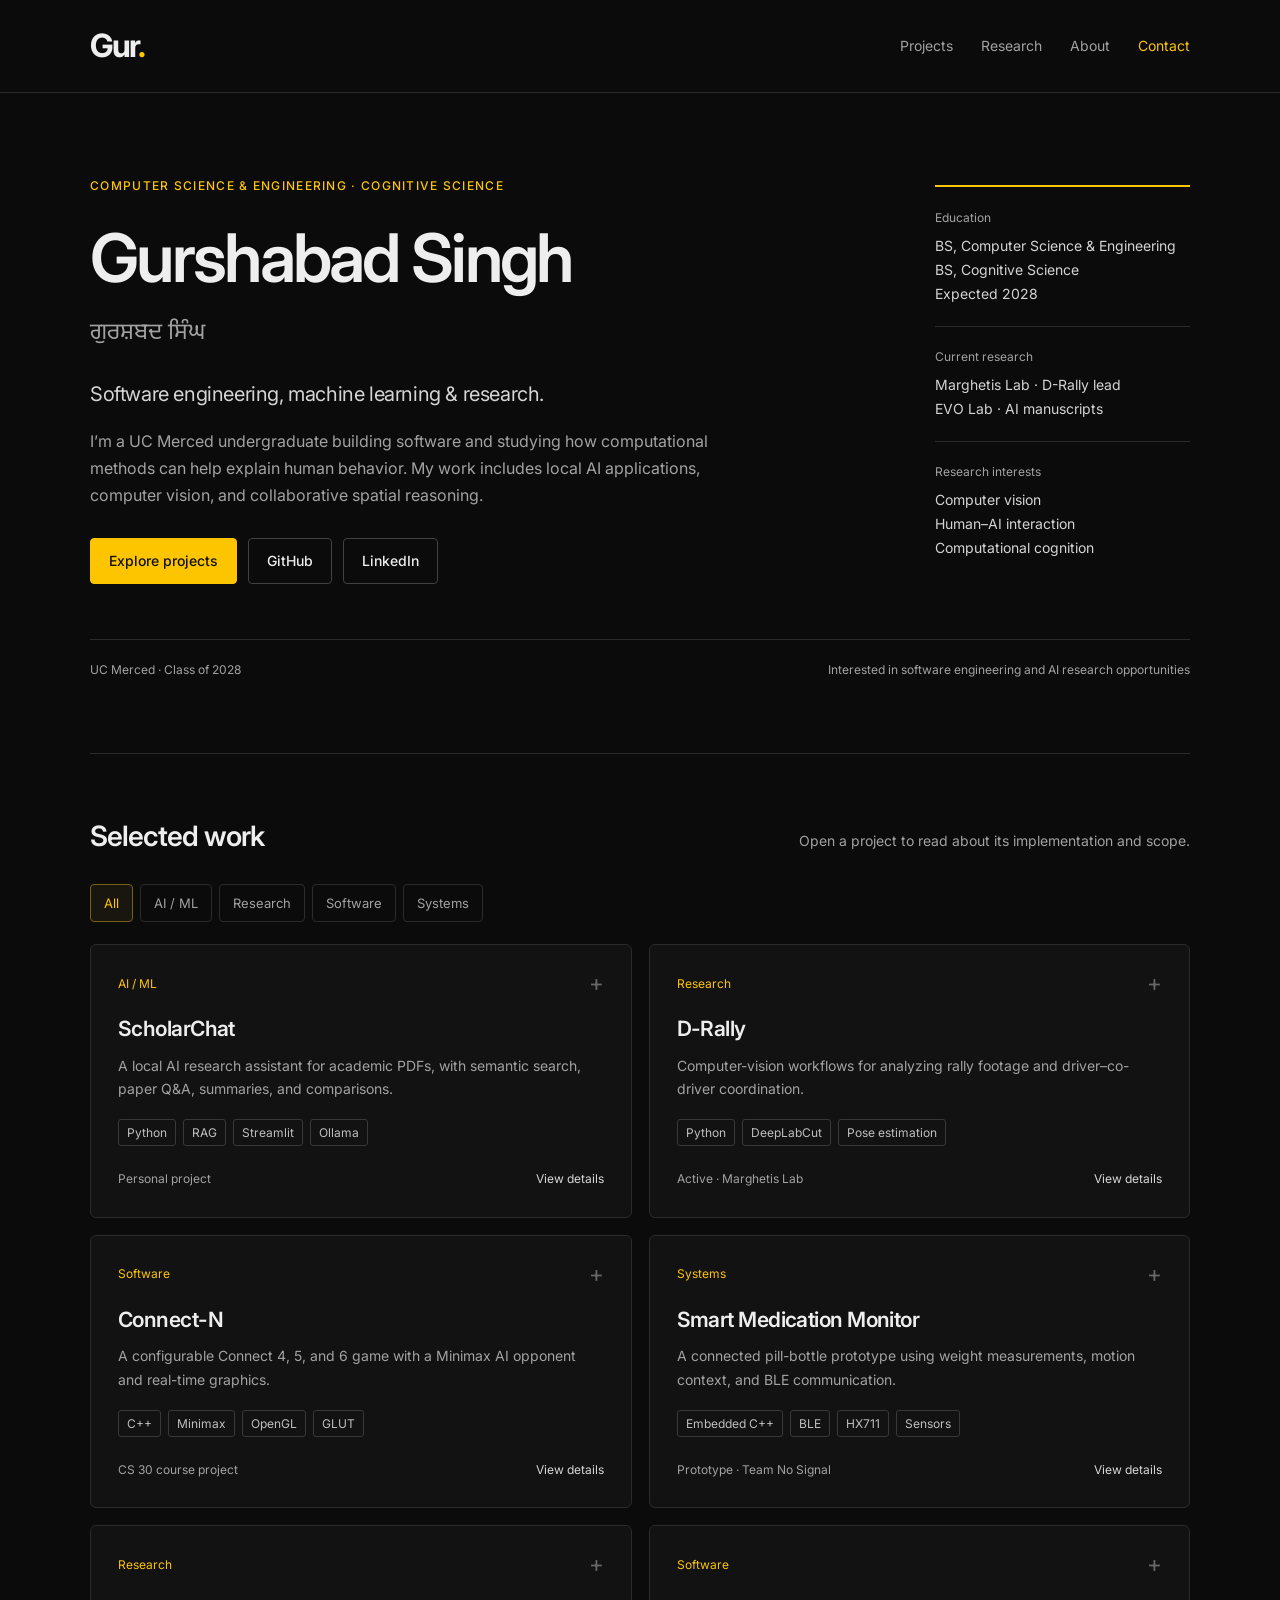
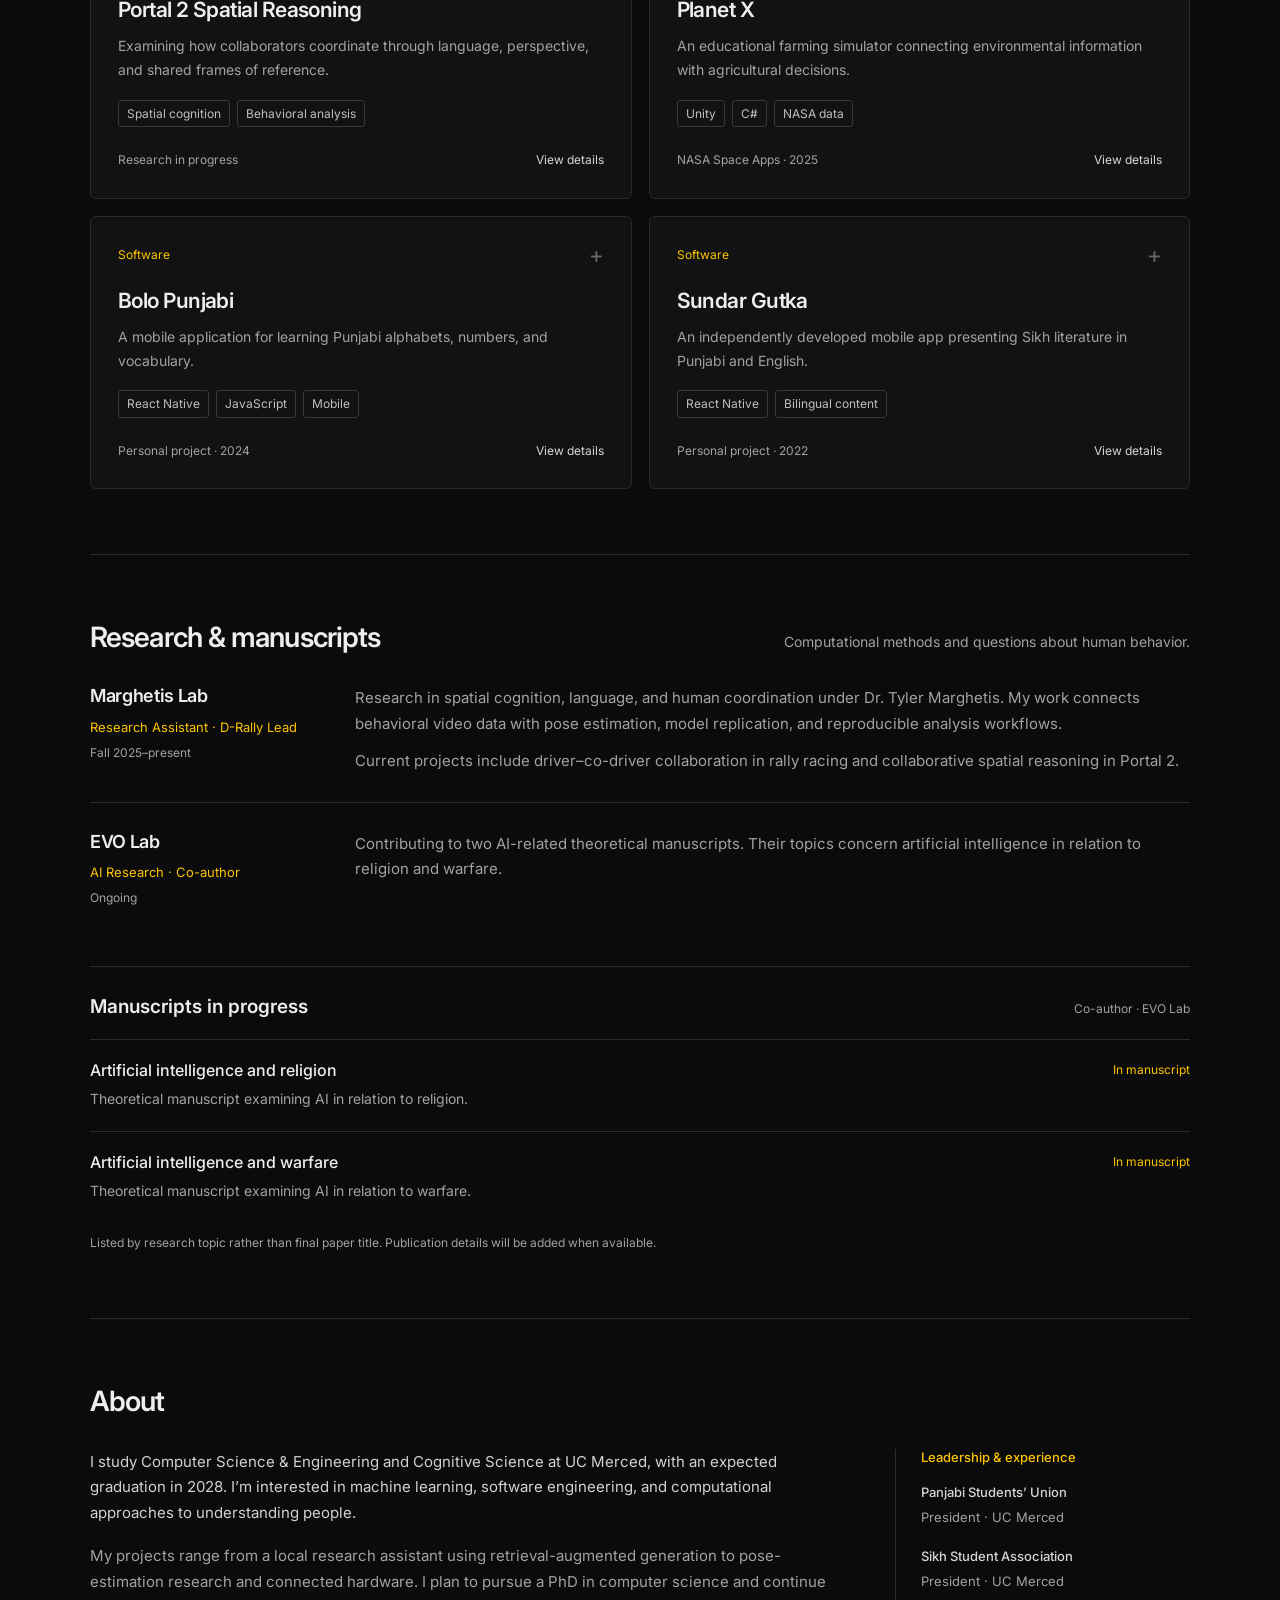
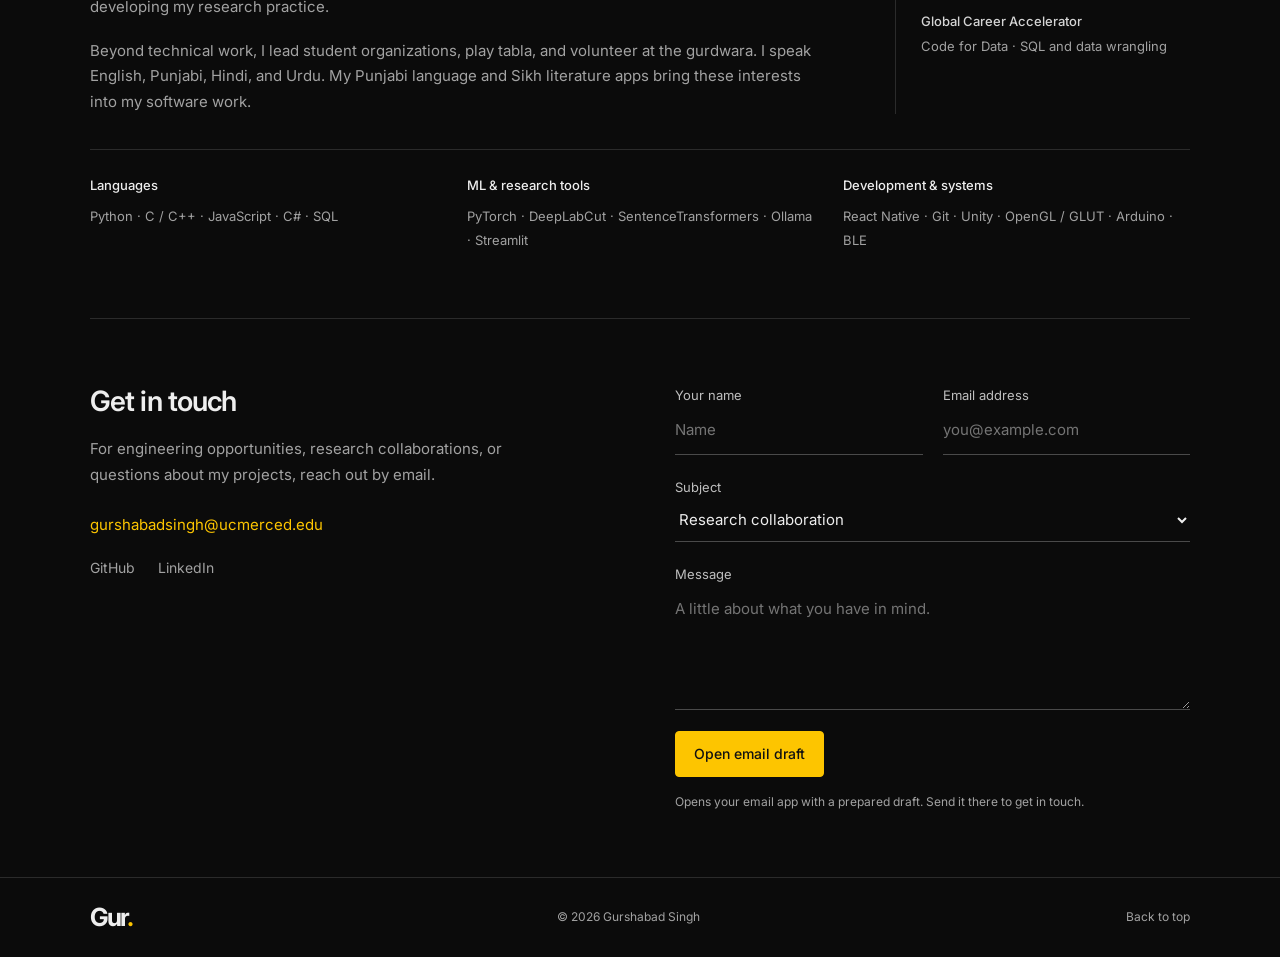
==== commit e653c12f: "Update fmt.Println message from 'Hello' to 'Goodbye'" ====
--- a/index.html
+++ b/index.html
@@ -3,70 +3,47 @@
 <head>
 <meta charset="UTF-8">
 <meta name="viewport" content="width=device-width, initial-scale=1">
-<meta name="theme-color" content="#0b0d12">
-<meta name="description" content="Gurshabad Singh — software engineering projects and research in computer vision, artificial intelligence, and cognitive science at UC Merced.">
+<meta name="theme-color" content="#0b0b0b">
+<meta name="description" content="Gurshabad Singh — software engineering, machine learning projects, and research in computer vision and cognitive science.">
 <title>Gurshabad Singh | SWE & Research</title>
 
 <style>
-@import url('https://fonts.googleapis.com/css2?family=Inter:wght@400;500;600;700&display=swap');
+@import url('https://fonts.googleapis.com/css2?family=Inter:wght@400;500;600;700&family=Noto+Sans+Gurmukhi:wght@400;500&display=swap');
 
 :root {
-  --bg: #0b0d12;
-  --surface: #11151d;
-  --surface-hover: #151c29;
-  --text: #f0f2f6;
-  --muted: #a8b0bf;
-  --line: #292f3b;
-  --navy: #00296b;
-  --royal: #003f88;
-  --blue: #00509d;
+  --bg: #0b0b0b;
+  --surface: #121212;
+  --surface-hover: #181818;
+  --text: #eeeeee;
+  --muted: #a2a2a2;
+  --line: #2b2b2b;
   --yellow: #fdc500;
   --yellow-hover: #ffd500;
-  --link: #a8cfff;
 }
 
 * { box-sizing: border-box; }
 
 html {
   scroll-behavior: smooth;
-  scroll-padding-top: 35px;
+  scroll-padding-top: 32px;
 }
 
 body {
   margin: 0;
   background: var(--bg);
   color: var(--text);
-  font-family: Inter, Arial, sans-serif;
-  font-size: 16px;
-  line-height: 1.7;
+  font: 16px/1.7 Inter, Arial, sans-serif;
   -webkit-font-smoothing: antialiased;
 }
 
 ::selection {
+  color: #111;
   background: var(--yellow);
-  color: var(--bg);
-}
-
-a {
-  color: inherit;
-  text-decoration: none;
-}
-
-button, input, textarea, select {
-  font: inherit;
-}
-
-a:focus-visible,
-button:focus-visible,
-input:focus-visible,
-textarea:focus-visible,
-select:focus-visible {
-  outline: 2px solid var(--yellow);
-  outline-offset: 5px;
-}
-
+}
+
+a { color: inherit; text-decoration: none; }
+button, input, select, textarea { font: inherit; }
 button { cursor: pointer; }
-
 h1, h2, h3, p { margin: 0; }
 
 h1, h2, h3 {
@@ -74,395 +51,401 @@
   line-height: 1.25;
 }
 
+:focus-visible {
+  outline: 2px solid var(--yellow);
+  outline-offset: 5px;
+}
+
 .container {
-  width: min(1080px, calc(100% - 64px));
+  width: min(1100px, calc(100% - 64px));
   margin: auto;
 }
 
-header {
+header { border-bottom: 1px solid var(--line); }
+
+.header-inner {
+  min-height: 92px;
+  display: flex;
+  align-items: center;
+  justify-content: space-between;
+  gap: 25px;
+}
+
+.logo {
+  font-size: 32px;
+  font-weight: 700;
+  letter-spacing: -1.8px;
+  line-height: 1;
+}
+
+.logo span { color: var(--yellow); }
+
+nav {
+  display: flex;
+  align-items: center;
+  gap: 28px;
+  font-size: 14px;
+  color: var(--muted);
+}
+
+nav a { transition: color .2s; }
+nav a:hover { color: var(--text); }
+nav .contact-nav { color: var(--yellow); }
+
+.menu-toggle {
+  display: none;
+  background: none;
+  border: 1px solid var(--line);
+  border-radius: 4px;
+  color: var(--text);
+  padding: 7px 12px;
+  font-size: 14px;
+}
+
+.hero { padding: 83px 0 73px; }
+
+.hero-grid {
+  display: grid;
+  grid-template-columns: minmax(0, 1fr) 255px;
+  gap: 75px;
+  align-items: start;
+}
+
+.eyebrow {
+  font-size: 12px;
+  font-weight: 500;
+  letter-spacing: 1.3px;
+  text-transform: uppercase;
+  color: var(--yellow);
+}
+
+h1 {
+  margin-top: 20px;
+  font-size: clamp(40px, 5.4vw, 67px);
+  letter-spacing: -2.7px;
+}
+
+.gurmukhi {
+  font-family: "Noto Sans Gurmukhi", sans-serif;
+  font-size: 23px;
+  color: var(--muted);
+  margin-top: 13px;
+  line-height: 1.8;
+}
+
+.hero-role {
+  font-size: 20px;
+  color: #d5d5d5;
+  margin-top: 22px;
+  letter-spacing: -.4px;
+}
+
+.hero-description {
+  max-width: 650px;
+  margin-top: 17px;
+  color: var(--muted);
+  font-size: 16px;
+}
+
+.hero-links {
+  display: flex;
+  flex-wrap: wrap;
+  gap: 11px;
+  margin-top: 29px;
+}
+
+.button {
+  min-height: 44px;
+  display: inline-flex;
+  align-items: center;
+  justify-content: center;
+  gap: 9px;
+  padding: 10px 18px;
+  border: 1px solid #414141;
+  border-radius: 4px;
+  background: transparent;
+  color: var(--text);
+  font-size: 14px;
+  font-weight: 500;
+  transition: background .2s, border-color .2s, transform .2s;
+}
+
+.button:hover {
+  background: #202020;
+  border-color: #777;
+  transform: translateY(-2px);
+}
+
+.button.primary {
+  background: var(--yellow);
+  border-color: var(--yellow);
+  color: #111;
+}
+
+.button.primary:hover {
+  background: var(--yellow-hover);
+  border-color: var(--yellow-hover);
+}
+
+.profile-summary {
+  margin: 9px 0 0;
+  padding-top: 21px;
+  border-top: 2px solid var(--yellow);
+}
+
+.summary-item {
   border-bottom: 1px solid var(--line);
-}
-
-.header-inner {
-  min-height: 88px;
+  padding-bottom: 20px;
+  margin-bottom: 20px;
+}
+
+.summary-item:last-child {
+  border-bottom: 0;
+  padding-bottom: 0;
+  margin-bottom: 0;
+}
+
+.summary-item dt {
+  font-size: 12px;
+  color: var(--muted);
+  margin-bottom: 6px;
+}
+
+.summary-item dd {
+  margin: 0;
+  font-size: 14px;
+  color: #d4d4d4;
+}
+
+.hero-bottom {
+  margin-top: 55px;
+  padding-top: 20px;
+  border-top: 1px solid var(--line);
+  display: flex;
+  justify-content: space-between;
+  flex-wrap: wrap;
+  gap: 14px;
+  color: var(--muted);
+  font-size: 12px;
+}
+
+.section {
+  border-top: 1px solid var(--line);
+  padding: 65px 0;
+}
+
+.section-heading {
+  display: flex;
+  align-items: baseline;
+  justify-content: space-between;
+  flex-wrap: wrap;
+  gap: 16px;
+  margin-bottom: 30px;
+}
+
+h2 {
+  font-size: 28px;
+  letter-spacing: -.9px;
+}
+
+.section-heading p {
+  font-size: 14px;
+  color: var(--muted);
+}
+
+.filters {
+  display: flex;
+  flex-wrap: wrap;
+  gap: 7px;
+  margin-bottom: 22px;
+}
+
+.filters button {
+  border: 1px solid var(--line);
+  background: transparent;
+  color: var(--muted);
+  border-radius: 4px;
+  padding: 7px 13px;
+  font-size: 13px;
+  transition: color .2s, border-color .2s;
+}
+
+.filters button:hover { color: var(--text); }
+
+.filters button[aria-pressed="true"] {
+  color: var(--yellow);
+  border-color: #756015;
+  background: #18160e;
+}
+
+.projects {
+  display: grid;
+  grid-template-columns: repeat(2, minmax(0, 1fr));
+  gap: 17px;
+}
+
+.project-card {
+  appearance: none;
+  width: 100%;
+  min-height: 270px;
+  display: flex;
+  flex-direction: column;
+  align-items: flex-start;
+  text-align: left;
+  padding: 27px;
+  border: 1px solid var(--line);
+  border-radius: 6px;
+  background: var(--surface);
+  color: var(--text);
+  position: relative;
+  transition: transform .22s, border-color .22s, background .22s;
+}
+
+.project-card:hover {
+  transform: translateY(-3px);
+  border-color: #706021;
+  background: var(--surface-hover);
+}
+
+.project-top {
+  width: 100%;
   display: flex;
   justify-content: space-between;
   align-items: center;
-  gap: 24px;
-}
-
-.wordmark {
-  font-size: 16px;
-  font-weight: 600;
-  letter-spacing: -.4px;
-  white-space: nowrap;
-}
-
-.wordmark span {
-  color: var(--yellow);
-}
-
-nav {
-  display: flex;
-  align-items: center;
-  gap: 27px;
-  font-size: 14px;
-  color: var(--muted);
-}
-
-nav a {
-  transition: color .18s ease;
-}
-
-nav a:hover { color: var(--text); }
-
-.nav-contact { color: var(--yellow); }
-
-.menu-toggle {
-  display: none;
-  border: 1px solid var(--line);
-  color: var(--text);
-  background: transparent;
-  padding: 7px 12px;
-  border-radius: 5px;
-  font-size: 14px;
-}
-
-.hero {
-  padding: 88px 0 76px;
-}
-
-.hero-grid {
-  display: grid;
-  grid-template-columns: minmax(0, 1fr) 260px;
-  gap: 80px;
-  align-items: start;
-}
-
-.overline {
-  font-size: 12px;
-  font-weight: 600;
-  letter-spacing: 1.4px;
-  text-transform: uppercase;
-  color: var(--yellow);
-}
-
-h1 {
-  margin-top: 21px;
-  font-size: clamp(40px, 5.3vw, 66px);
-  letter-spacing: -2.6px;
-}
-
-.hero-role {
-  margin-top: 14px;
-  font-size: 23px;
-  line-height: 1.5;
-  color: #c8d0dd;
-  letter-spacing: -.6px;
-}
-
-.hero-description {
-  margin-top: 24px;
-  color: var(--muted);
-  max-width: 640px;
-  font-size: 17px;
-}
-
-.hero-description a {
-  color: var(--text);
-  border-bottom: 1px solid #536079;
-}
-
-.hero-links {
-  display: flex;
-  flex-wrap: wrap;
-  align-items: center;
-  gap: 12px;
-  margin-top: 31px;
-}
-
-.button {
-  display: inline-flex;
-  align-items: center;
-  justify-content: center;
-  min-height: 44px;
-  padding: 10px 18px;
-  border: 1px solid var(--line);
-  border-radius: 5px;
-  background: transparent;
-  font-size: 14px;
-  font-weight: 500;
-  color: var(--text);
-  transition: border-color .18s, background .18s;
-}
-
-.button:hover {
-  border-color: #61718a;
-  background: #161d29;
-}
-
-.button.primary {
-  background: var(--yellow);
-  border-color: var(--yellow);
-  color: #101010;
-}
-
-.button.primary:hover {
-  background: var(--yellow-hover);
-  border-color: var(--yellow-hover);
-}
-
-.profile-summary {
-  border-top: 2px solid var(--royal);
-  padding-top: 20px;
-  margin-top: 8px;
-}
-
-.summary-item {
-  padding: 0 0 20px;
-  margin-bottom: 20px;
-  border-bottom: 1px solid var(--line);
-}
-
-.summary-item:last-child {
-  border-bottom: 0;
-  margin-bottom: 0;
-}
-
-.summary-item dt {
-  font-size: 12px;
-  color: var(--muted);
-  margin-bottom: 7px;
-}
-
-.summary-item dd {
-  margin: 0;
-  font-size: 14px;
-  line-height: 1.7;
-  color: #dce1eb;
-}
-
-.section {
-  padding: 66px 0;
-  border-top: 1px solid var(--line);
-}
-
-.section-heading {
-  display: flex;
-  justify-content: space-between;
-  align-items: baseline;
-  flex-wrap: wrap;
   gap: 15px;
-  margin-bottom: 30px;
-}
-
-h2 {
-  font-size: 28px;
-  letter-spacing: -.9px;
-}
-
-.section-heading p {
-  font-size: 14px;
-  color: var(--muted);
-}
-
-.project-list {
-  display: grid;
-  gap: 16px;
-}
-
-.project {
-  display: grid;
-  grid-template-columns: minmax(0, 1fr) 220px;
-  gap: 40px;
-  padding: 28px 30px;
-  border: 1px solid var(--line);
-  border-radius: 7px;
-  background: var(--surface);
-  transition: border-color .2s, background .2s;
-}
-
-.project:hover {
-  border-color: #3d4f6d;
-  background: var(--surface-hover);
-}
-
-.project h3 {
-  font-size: 21px;
-  letter-spacing: -.6px;
-}
-
-.project-description {
-  color: var(--muted);
-  margin-top: 9px;
-  font-size: 15px;
-}
-
-.project-contribution {
-  color: #d0d6e1;
-  margin-top: 16px;
-  font-size: 14px;
-}
-
-.project-contribution strong {
-  color: var(--text);
-  font-weight: 500;
-}
-
-.project-aside {
-  border-left: 1px solid var(--line);
-  padding-left: 25px;
+  margin-bottom: 21px;
 }
 
 .project-category {
   font-size: 12px;
-  color: var(--link);
-}
-
-.project-status {
-  margin-top: 9px;
-  font-size: 12px;
-  color: var(--muted);
+  color: var(--yellow);
+}
+
+.project-mark {
+  font-size: 23px;
+  color: #666;
+  line-height: 1;
+  transition: color .2s, transform .2s;
+}
+
+.project-card:hover .project-mark {
+  color: var(--yellow);
+  transform: rotate(90deg);
+}
+
+.project-card h3 {
+  font-size: 21px;
+  letter-spacing: -.55px;
+}
+
+.project-card p {
+  color: var(--muted);
+  font-size: 14px;
+  margin-top: 11px;
 }
 
 .tags {
   display: flex;
   flex-wrap: wrap;
   gap: 7px;
-  margin-top: 17px;
+  margin-top: 18px;
 }
 
 .tag {
-  border: 1px solid #344058;
-  background: #101a2c;
-  padding: 3px 8px;
-  border-radius: 4px;
-  color: #c0cee3;
+  display: inline-block;
   font-size: 12px;
   line-height: 1.6;
-}
-
-.project-link {
-  display: inline-block;
+  padding: 3px 8px;
+  border: 1px solid #383838;
+  border-radius: 3px;
+  color: #bfbfbf;
+}
+
+.project-bottom {
+  width: 100%;
+  margin-top: auto;
+  padding-top: 23px;
+  display: flex;
+  justify-content: space-between;
+  gap: 15px;
+  align-items: center;
+  font-size: 12px;
+  color: var(--muted);
+}
+
+.project-bottom .details-label { color: #d7d7d7; }
+
+.research-entry {
+  display: grid;
+  grid-template-columns: 220px minmax(0, 1fr);
+  gap: 45px;
+  padding: 28px 0;
+  border-top: 1px solid var(--line);
+}
+
+.research-entry:first-child {
+  padding-top: 0;
+  border-top: 0;
+}
+
+.research-entry h3 {
+  font-size: 18px;
+  letter-spacing: -.35px;
+}
+
+.research-role {
   color: var(--yellow);
   font-size: 13px;
-  margin-top: 19px;
-  border-bottom: 1px solid #806813;
-}
-
-.more-projects {
-  margin-top: 25px;
-  border: 1px solid var(--line);
-  border-radius: 7px;
-}
-
-.more-projects > summary {
-  cursor: pointer;
-  padding: 17px 23px;
-  font-size: 14px;
-  color: #d4dbe7;
-}
-
-.more-projects > summary::marker {
-  color: var(--yellow);
-}
-
-.more-projects-content {
-  padding: 0 23px 10px;
-}
-
-.small-project {
-  padding: 23px 0;
-  border-top: 1px solid var(--line);
-  display: grid;
-  grid-template-columns: 180px 1fr;
-  gap: 25px;
-}
-
-.small-project h3 {
-  font-size: 16px;
-}
-
-.small-project p {
-  font-size: 14px;
-  color: var(--muted);
-}
-
-.small-project .tags { margin-top: 12px; }
-
-.research-list {
-  display: grid;
-  gap: 0;
-}
-
-.research-entry {
-  display: grid;
-  grid-template-columns: 210px minmax(0, 1fr);
-  gap: 40px;
-  padding: 27px 0;
-  border-top: 1px solid var(--line);
-}
-
-.research-entry:first-child {
-  border-top: 0;
-  padding-top: 0;
-}
-
-.research-entry h3 {
-  font-size: 18px;
-  letter-spacing: -.4px;
-}
-
-.research-entry .role {
-  font-size: 13px;
-  color: var(--link);
   margin-top: 8px;
 }
 
-.research-entry .date {
+.research-date {
+  color: var(--muted);
   font-size: 12px;
-  color: var(--muted);
   margin-top: 5px;
 }
 
-.research-entry p {
+.research-copy p {
   color: var(--muted);
   font-size: 15px;
 }
 
-.research-entry p + p { margin-top: 12px; }
+.research-copy p + p { margin-top: 12px; }
 
 .manuscripts {
-  margin-top: 35px;
-  padding-top: 29px;
+  margin-top: 29px;
+  padding-top: 28px;
   border-top: 1px solid var(--line);
 }
 
 .manuscripts-heading {
   display: flex;
+  align-items: baseline;
   justify-content: space-between;
-  gap: 20px;
-  align-items: baseline;
   flex-wrap: wrap;
+  gap: 15px;
   margin-bottom: 20px;
 }
 
 .manuscripts-heading h3 { font-size: 19px; }
 
 .manuscripts-heading span {
-  color: var(--muted);
   font-size: 12px;
+  color: var(--muted);
 }
 
 .manuscript {
   display: grid;
   grid-template-columns: minmax(0, 1fr) auto;
   gap: 25px;
+  border-top: 1px solid var(--line);
   padding: 20px 0;
-  border-top: 1px solid var(--line);
-}
-
-.manuscript h3 { font-size: 16px; }
+}
+
+.manuscript h3 {
+  font-size: 16px;
+  font-weight: 500;
+}
 
 .manuscript p {
   font-size: 14px;
@@ -479,13 +462,13 @@
 .manuscript-note {
   font-size: 12px;
   color: var(--muted);
-  margin-top: 13px;
+  margin-top: 10px;
 }
 
 .about-grid {
   display: grid;
-  grid-template-columns: minmax(0, 1fr) 300px;
-  gap: 70px;
+  grid-template-columns: minmax(0, 1fr) 295px;
+  gap: 65px;
 }
 
 .about-copy p {
@@ -493,9 +476,8 @@
   font-size: 15px;
 }
 
-.about-copy p + p { margin-top: 19px; }
-
-.about-copy p:first-child { color: #d9dfe9; }
+.about-copy p:first-child { color: #d2d2d2; }
+.about-copy p + p { margin-top: 18px; }
 
 .about-aside {
   border-left: 1px solid var(--line);
@@ -504,8 +486,9 @@
 
 .about-aside h3 {
   font-size: 13px;
-  color: var(--link);
-  margin-bottom: 13px;
+  font-weight: 500;
+  color: var(--yellow);
+  margin-bottom: 16px;
 }
 
 .about-aside ul {
@@ -517,13 +500,13 @@
 .about-aside li {
   font-size: 13px;
   color: var(--muted);
-  padding-bottom: 14px;
-}
-
-.about-aside li strong {
+  padding-bottom: 17px;
+}
+
+.about-aside strong {
   display: block;
-  color: #d9dfe9;
   font-weight: 500;
+  color: #d5d5d5;
   margin-bottom: 3px;
 }
 
@@ -531,134 +514,248 @@
   display: grid;
   grid-template-columns: repeat(3, 1fr);
   gap: 30px;
-  margin-top: 38px;
-  padding-top: 28px;
+  margin-top: 35px;
+  padding-top: 27px;
   border-top: 1px solid var(--line);
 }
 
-.skill-group h3 {
+.skills h3 {
   font-size: 13px;
   font-weight: 500;
-  color: var(--text);
   margin-bottom: 10px;
 }
 
-.skill-group p {
+.skills p {
+  color: var(--muted);
   font-size: 13px;
-  color: var(--muted);
   line-height: 1.9;
 }
 
 .contact-grid {
   display: grid;
-  grid-template-columns: minmax(0, 1fr) 340px;
+  grid-template-columns: minmax(0, 1fr) minmax(0, 1fr);
   gap: 70px;
 }
 
 .contact-copy {
+  color: var(--muted);
   font-size: 15px;
-  color: var(--muted);
+  max-width: 420px;
   margin-top: 17px;
-  max-width: 500px;
 }
 
 .email-link {
+  color: var(--yellow);
   display: inline-block;
-  margin-top: 24px;
-  color: var(--yellow);
-  font-size: 16px;
+  font-size: 15px;
+  margin-top: 25px;
   overflow-wrap: anywhere;
 }
 
-.contact-socials {
+.social-links {
   display: flex;
   gap: 23px;
   margin-top: 18px;
+  color: var(--muted);
   font-size: 14px;
-  color: var(--muted);
-}
-
-.contact-socials a:hover { color: var(--text); }
-
-.contact-aside {
-  border-left: 1px solid var(--line);
-  padding-left: 25px;
-}
-
-.contact-aside h3 { font-size: 14px; }
-
-.contact-aside p {
+}
+
+.social-links a:hover { color: var(--text); }
+
+.form-row {
+  display: grid;
+  grid-template-columns: 1fr 1fr;
+  gap: 20px;
+}
+
+form label {
+  display: block;
+  font-size: 13px;
+  color: #bfbfbf;
+  margin-bottom: 21px;
+}
+
+input, select, textarea {
+  width: 100%;
+  display: block;
+  background: transparent;
+  border: 0;
+  border-bottom: 1px solid #4a4a4a;
+  border-radius: 0;
+  padding: 11px 0;
+  color: var(--text);
+  font-size: 15px;
+}
+
+input::placeholder, textarea::placeholder { color: #747474; }
+select option { background: #151515; }
+textarea { resize: vertical; }
+
+.form-note {
+  color: var(--muted);
+  font-size: 12px;
+  margin-top: 15px;
+}
+
+footer { border-top: 1px solid var(--line); }
+
+.footer-inner {
+  padding: 27px 0;
+  display: flex;
+  align-items: center;
+  justify-content: space-between;
+  flex-wrap: wrap;
+  gap: 20px;
+  font-size: 12px;
+  color: var(--muted);
+}
+
+.footer-inner .logo {
+  font-size: 25px;
+  color: var(--text);
+}
+
+dialog {
+  color: var(--text);
+  background: #101010;
+  border: 1px solid #424242;
+  border-radius: 7px;
+  width: min(710px, calc(100% - 32px));
+  max-height: 88vh;
+  padding: 0;
+}
+
+dialog[open] { animation: dialog-enter .18s ease; }
+
+dialog::backdrop {
+  background: rgba(0, 0, 0, .78);
+  backdrop-filter: blur(5px);
+}
+
+.dialog-inner { padding: 33px 36px; }
+
+.dialog-top {
+  display: flex;
+  align-items: center;
+  justify-content: space-between;
+  gap: 20px;
+}
+
+.dialog-category {
+  font-size: 12px;
+  color: var(--yellow);
+}
+
+.close-dialog {
+  display: grid;
+  place-items: center;
+  width: 35px;
+  height: 35px;
+  border: 1px solid #444;
+  border-radius: 4px;
+  color: var(--text);
+  background: transparent;
+  font-size: 24px;
+  line-height: 1;
+}
+
+.close-dialog:hover { background: #242424; }
+
+dialog h2 {
+  font-size: 31px;
+  margin-top: 24px;
+  letter-spacing: -.8px;
+}
+
+.dialog-status {
+  color: var(--muted);
+  font-size: 12px;
+  margin-top: 9px;
+}
+
+.dialog-description {
+  color: #c8c8c8;
+  font-size: 15px;
+  margin-top: 22px;
+}
+
+.dialog-detail {
+  margin-top: 25px;
+  padding-top: 21px;
+  border-top: 1px solid var(--line);
+}
+
+.dialog-detail h3 {
   font-size: 14px;
-  color: var(--muted);
-  margin-top: 10px;
-}
-
-footer {
-  border-top: 1px solid var(--line);
-}
-
-.footer-inner {
+  font-weight: 500;
+  margin-bottom: 10px;
+}
+
+.dialog-detail p {
+  color: var(--muted);
+  font-size: 14px;
+}
+
+.dialog-actions {
   display: flex;
-  justify-content: space-between;
-  align-items: center;
-  gap: 20px;
-  padding: 26px 0;
-  font-size: 12px;
-  color: var(--muted);
-}
-
-.footer-inner a:hover { color: var(--text); }
+  gap: 10px;
+  flex-wrap: wrap;
+  margin-top: 28px;
+}
+
+[hidden] { display: none !important; }
 
 .skip {
   position: absolute;
   top: -100px;
   left: 20px;
-  z-index: 30;
-  color: var(--bg);
   background: var(--yellow);
+  color: #111;
   padding: 10px 15px;
+  z-index: 50;
 }
 
 .skip:focus { top: 10px; }
 
-.intro {
-  animation: enter .5s ease both;
+.intro { animation: enter .55s ease both; }
+
+.reveal { opacity: 1; }
+
+@media (prefers-reduced-motion: no-preference) {
+  .reveal.pending {
+    opacity: 0;
+    transform: translateY(12px);
+  }
+
+  .reveal.visible {
+    animation: enter .5s ease both;
+  }
 }
 
 @keyframes enter {
-  from { opacity: 0; transform: translateY(10px); }
+  from { opacity: 0; transform: translateY(12px); }
   to { opacity: 1; transform: translateY(0); }
 }
 
-@media (max-width: 950px) {
-  .hero-grid {
-    grid-template-columns: minmax(0, 1fr) 225px;
-    gap: 45px;
-  }
-
-  .project {
-    grid-template-columns: minmax(0, 1fr) 190px;
-    gap: 25px;
-  }
-
+@keyframes dialog-enter {
+  from { opacity: 0; transform: translateY(7px); }
+  to { opacity: 1; transform: translateY(0); }
+}
+
+@media (max-width: 900px) {
+  .hero-grid { gap: 40px; }
+  .contact-grid { gap: 40px; }
   .about-grid {
     grid-template-columns: minmax(0, 1fr) 250px;
     gap: 40px;
   }
-
-  .contact-grid {
-    grid-template-columns: minmax(0, 1fr) 280px;
-    gap: 40px;
-  }
 }
 
 @media (max-width: 720px) {
-  .container {
-    width: calc(100% - 40px);
-  }
+  .container { width: calc(100% - 40px); }
 
   .header-inner { min-height: 76px; }
-
+  .logo { font-size: 29px; }
   .menu-toggle { display: block; }
 
   nav {
@@ -667,88 +764,63 @@
     top: 76px;
     left: 0;
     right: 0;
+    padding: 21px 20px;
     background: var(--bg);
-    padding: 21px 20px;
     border-bottom: 1px solid var(--line);
+    z-index: 20;
+    gap: 21px;
     flex-wrap: wrap;
-    gap: 21px;
-    z-index: 20;
   }
 
   nav.open { display: flex; }
 
-  .hero { padding: 56px 0 47px; }
+  .hero { padding: 50px 0 45px; }
 
   .hero-grid {
     grid-template-columns: 1fr;
-    gap: 34px;
+    gap: 32px;
   }
 
   h1 {
-    font-size: clamp(37px, 9vw, 54px);
+    font-size: clamp(37px, 9vw, 55px);
     letter-spacing: -1.8px;
   }
 
-  .hero-role { font-size: 20px; }
-
-  .hero-description { font-size: 16px; }
+  .gurmukhi { font-size: 21px; }
+  .hero-role { font-size: 19px; }
 
   .profile-summary {
     display: grid;
     grid-template-columns: 1fr 1fr;
     gap: 20px;
+    margin-top: 0;
+  }
+
+  .summary-item {
     margin: 0;
-  }
-
-  .summary-item {
+    padding: 0;
     border-bottom: 0;
-    padding: 0;
-    margin: 0;
-  }
+  }
+
+  .hero-bottom { margin-top: 32px; }
 
   .section { padding: 45px 0; }
-
-  h2 { font-size: 25px; }
 
   .section-heading {
     display: block;
-    margin-bottom: 25px;
-  }
-
-  .section-heading p { margin-top: 10px; }
-
-  .project {
-    grid-template-columns: 1fr;
-    gap: 20px;
-    padding: 23px;
-  }
-
-  .project h3 { font-size: 20px; }
-
-  .project-aside {
-    border-left: 0;
-    border-top: 1px solid var(--line);
-    padding: 17px 0 0;
-  }
-
-  .project-status {
-    display: inline;
-    margin-left: 12px;
-  }
-
-  .project-category { display: inline; }
-
-  .project-link { margin-top: 14px; }
-
-  .small-project {
-    grid-template-columns: 1fr;
-    gap: 10px;
-  }
+    margin-bottom: 24px;
+  }
+
+  .section-heading p { margin-top: 9px; }
+  h2 { font-size: 25px; }
+
+  .projects { grid-template-columns: 1fr; }
+  .project-card { min-height: 250px; padding: 23px; }
 
   .research-entry {
     grid-template-columns: 1fr;
-    gap: 14px;
-    padding: 23px 0;
+    gap: 15px;
+    padding: 24px 0;
   }
 
   .manuscript {
@@ -759,11 +831,10 @@
   .about-grid,
   .contact-grid {
     grid-template-columns: 1fr;
-    gap: 29px;
-  }
-
-  .about-aside,
-  .contact-aside {
+    gap: 30px;
+  }
+
+  .about-aside {
     border-left: 0;
     border-top: 1px solid var(--line);
     padding: 23px 0 0;
@@ -771,17 +842,17 @@
 
   .skills {
     grid-template-columns: 1fr;
-    gap: 23px;
-  }
-
-  .footer-inner {
-    flex-wrap: wrap;
-    gap: 12px;
-  }
+    gap: 22px;
+  }
+
+  .form-row { grid-template-columns: 1fr; gap: 0; }
+  .dialog-inner { padding: 25px; }
+  dialog h2 { font-size: 27px; }
 }
 
 @media (prefers-reduced-motion: reduce) {
   html { scroll-behavior: auto; }
+
   *, *::before, *::after {
     animation: none !important;
     transition: none !important;
@@ -795,21 +866,23 @@
 
 <header>
   <div class="container header-inner">
-    <a class="wordmark" href="#">Gurshabad Singh<span>.</span></a>
+    <a class="logo" href="#" aria-label="Gurshabad Singh home">
+      Gur<span>.</span>
+    </a>
 
     <nav id="navigation" aria-label="Main navigation">
       <a href="#projects">Projects</a>
       <a href="#research">Research</a>
       <a href="#about">About</a>
-      <a class="nav-contact" href="#contact">Contact</a>
+      <a class="contact-nav" href="#contact">Contact</a>
     </nav>
 
     <button
       class="menu-toggle"
       id="menu-toggle"
       type="button"
-      aria-controls="navigation"
-      aria-expanded="false">
+      aria-expanded="false"
+      aria-controls="navigation">
       Menu
     </button>
   </div>
@@ -820,25 +893,25 @@
   <section class="hero container">
     <div class="hero-grid intro">
       <div>
-        <p class="overline">UC Merced · Class of 2028</p>
+        <p class="eyebrow">Computer Science & Engineering · Cognitive Science</p>
 
         <h1>Gurshabad Singh</h1>
 
-        <p class="hero-role">Software engineering & research</p>
+        <p class="gurmukhi" lang="pa">ਗੁਰਸ਼ਬਦ ਸਿੰਘ</p>
+
+        <p class="hero-role">
+          Software engineering, machine learning & research.
+        </p>
 
         <p class="hero-description">
-          I study Computer Science & Engineering and Cognitive Science
-          at UC Merced. I build software and work on research in
-          computer vision, AI, and human coordination.
+          I’m a UC Merced undergraduate building software and studying
+          how computational methods can help explain human behavior.
+          My work includes local AI applications, computer vision,
+          and collaborative spatial reasoning.
         </p>
 
-        <p class="hero-description">
-          Currently leading D-Rally in the Marghetis Lab and contributing
-          to AI-related manuscripts in the EVO lab.
-        </p>
-
         <div class="hero-links">
-          <a class="button primary" href="#projects">View projects</a>
+          <a class="button primary" href="#projects">Explore projects</a>
 
           <a
             class="button"
@@ -861,301 +934,110 @@
       <dl class="profile-summary">
         <div class="summary-item">
           <dt>Education</dt>
-          <dd>BS, Computer Science & Engineering<br>BS, Cognitive Science</dd>
+          <dd>
+            BS, Computer Science & Engineering<br>
+            BS, Cognitive Science<br>
+            Expected 2028
+          </dd>
         </div>
 
         <div class="summary-item">
-          <dt>Research</dt>
-          <dd>Computer vision<br>Human–AI interaction<br>Spatial cognition</dd>
+          <dt>Current research</dt>
+          <dd>
+            Marghetis Lab · D-Rally lead<br>
+            EVO Lab · AI manuscripts
+          </dd>
         </div>
 
         <div class="summary-item">
-          <dt>Location</dt>
-          <dd>California, United States</dd>
+          <dt>Research interests</dt>
+          <dd>
+            Computer vision<br>
+            Human–AI interaction<br>
+            Computational cognition
+          </dd>
         </div>
       </dl>
     </div>
+
+    <div class="hero-bottom">
+      <span>UC Merced · Class of 2028</span>
+      <span>Interested in software engineering and AI research opportunities</span>
+    </div>
   </section>
 
   <section id="projects" class="section container">
-    <div class="section-heading">
-      <h2>Selected projects</h2>
-      <p>Software, research tools, and connected hardware.</p>
+    <div class="section-heading reveal">
+      <h2>Selected work</h2>
+      <p>Open a project to read about its implementation and scope.</p>
     </div>
 
-    <div class="project-list">
-
-      <article class="project">
-        <div>
-          <h3>ScholarChat</h3>
-
-          <p class="project-description">
-            A local research assistant for academic PDFs.
-            Supports questions, summaries, paper comparisons,
-            and retrieval of supporting passages.
-          </p>
-
-          <p class="project-contribution">
-            <strong>Implementation:</strong>
-            Document chunking, semantic search with SentenceTransformers,
-            cosine-similarity ranking, and a local Llama 3.1 model through
-            Ollama, presented in a Streamlit interface.
-          </p>
-        </div>
-
-        <div class="project-aside">
-          <p class="project-category">AI application</p>
-          <p class="project-status">Personal project</p>
-
-          <div class="tags">
-            <span class="tag">Python</span>
-            <span class="tag">Streamlit</span>
-            <span class="tag">RAG</span>
-            <span class="tag">Ollama</span>
-          </div>
-
-          <a
-            class="project-link"
-            href="https://github.com/singhgurshabad/ScholarChat"
-            target="_blank"
-            rel="noopener noreferrer">
-            Source code
-          </a>
-        </div>
-      </article>
-
-      <article class="project">
-        <div>
-          <h3>D-Rally</h3>
-
-          <p class="project-description">
-            A computer-vision research pipeline for analyzing
-            behavioral video data and driver–co-driver coordination
-            in rally racing.
-          </p>
-
-          <p class="project-contribution">
-            <strong>My contribution:</strong>
-            Project leadership, pose-estimation workflow replication,
-            frame-level prediction comparisons, and organization of
-            video metadata for reproducible analysis.
-          </p>
-        </div>
-
-        <div class="project-aside">
-          <p class="project-category">Computer vision research</p>
-          <p class="project-status">Active · Marghetis Lab</p>
-
-          <div class="tags">
-            <span class="tag">Python</span>
-            <span class="tag">DeepLabCut</span>
-            <span class="tag">Pose estimation</span>
-          </div>
-        </div>
-      </article>
-
-      <article class="project">
-        <div>
-          <h3>Connect-N</h3>
-
-          <p class="project-description">
-            A configurable Connect 4, 5, and 6 game with
-            player-versus-player and player-versus-AI modes,
-            adjustable board dimensions, and real-time graphics.
-          </p>
-
-          <p class="project-contribution">
-            <strong>Implementation:</strong>
-            Depth-limited Minimax for AI decisions, a modular
-            object-oriented C++ structure, and an OpenGL/GLUT
-            interface with mouse interaction.
-          </p>
-        </div>
-
-        <div class="project-aside">
-          <p class="project-category">Algorithms & graphics</p>
-          <p class="project-status">CS 30 course project</p>
-
-          <div class="tags">
-            <span class="tag">C++</span>
-            <span class="tag">OpenGL</span>
-            <span class="tag">GLUT</span>
-            <span class="tag">Minimax</span>
-          </div>
-        </div>
-      </article>
-
-      <article class="project">
-        <div>
-          <h3>Smart Medication Monitor</h3>
-
-          <p class="project-description">
-            A connected pill-bottle prototype designed to detect
-            bottle events and estimate changes in pill count
-            through weight measurements.
-          </p>
-
-          <p class="project-contribution">
-            <strong>Team design:</strong>
-            Seeed XIAO MG24 Sense, a load cell with an HX711 amplifier,
-            optional IMU motion context, BLE communication,
-            and a 3D-printed weighing platform.
-            Calibration and single-pill resolution remain prototype
-            questions; bottle activity does not confirm ingestion.
-          </p>
-        </div>
-
-        <div class="project-aside">
-          <p class="project-category">Embedded systems & IoT</p>
-          <p class="project-status">Prototype · Team No Signal</p>
-
-          <div class="tags">
-            <span class="tag">Embedded C++</span>
-            <span class="tag">BLE</span>
-            <span class="tag">HX711</span>
-            <span class="tag">Sensors</span>
-          </div>
-        </div>
-      </article>
-
+    <div
+      class="filters"
+      id="filters"
+      role="group"
+      aria-label="Filter projects">
     </div>
 
-    <details class="more-projects">
-      <summary>Additional projects</summary>
-
-      <div class="more-projects-content">
-
-        <article class="small-project">
-          <h3>Planet X</h3>
-
-          <div>
-            <p>
-              An educational farming simulator developed for the
-              NASA Space Apps Challenge 2025. Built with Unity and C#,
-              with NASA satellite data included in an in-game
-              information tab to explain environmental factors
-              affecting agriculture.
-            </p>
-
-            <div class="tags">
-              <span class="tag">Unity</span>
-              <span class="tag">C#</span>
-              <span class="tag">NASA data</span>
-              <span class="tag">Hackathon</span>
-            </div>
-          </div>
-        </article>
-
-        <article class="small-project">
-          <h3>Bolo Punjabi</h3>
-
-          <div>
-            <p>
-              A React Native application for learning Punjabi
-              alphabets, numbers, and vocabulary, with pronunciation
-              guides and a mobile interface.
-            </p>
-
-            <div class="tags">
-              <span class="tag">React Native</span>
-              <span class="tag">JavaScript</span>
-              <span class="tag">Language learning</span>
-            </div>
-          </div>
-        </article>
-
-        <article class="small-project">
-          <h3>Sundar Gutka</h3>
-
-          <div>
-            <p>
-              An independently developed React Native app presenting
-              Sikh literature in Punjabi and English.
-            </p>
-
-            <div class="tags">
-              <span class="tag">React Native</span>
-              <span class="tag">Mobile</span>
-              <span class="tag">Bilingual content</span>
-            </div>
-          </div>
-        </article>
-
-        <article class="small-project">
-          <h3>Portal 2 Spatial Reasoning</h3>
-
-          <div>
-            <p>
-              An ongoing research project on collaborative spatial
-              reasoning. Examines how players use language,
-              perspective, and frames of reference to coordinate
-              actions in a shared virtual environment.
-            </p>
-
-            <div class="tags">
-              <span class="tag">Spatial cognition</span>
-              <span class="tag">Behavioral analysis</span>
-              <span class="tag">Research in progress</span>
-            </div>
-          </div>
-        </article>
-
-      </div>
-    </details>
+    <div class="projects" id="project-grid"></div>
+
+    <noscript>
+      <p>
+        Enable JavaScript to explore project details, or visit
+        <a href="https://github.com/singhgurshabad">my GitHub profile</a>.
+      </p>
+    </noscript>
   </section>
 
   <section id="research" class="section container">
-    <div class="section-heading">
+    <div class="section-heading reveal">
       <h2>Research & manuscripts</h2>
-      <p>UC Merced</p>
+      <p>Computational methods and questions about human behavior.</p>
     </div>
 
-    <div class="research-list">
-
-      <article class="research-entry">
+    <div>
+      <article class="research-entry reveal">
         <div>
           <h3>Marghetis Lab</h3>
-          <p class="role">Research Assistant · D-Rally Lead</p>
-          <p class="date">Fall 2025–present</p>
+          <p class="research-role">Research Assistant · D-Rally Lead</p>
+          <p class="research-date">Fall 2025–present</p>
         </div>
 
-        <div>
+        <div class="research-copy">
           <p>
-            Research in spatial cognition, language, and human
-            coordination under Dr. Tyler Marghetis.
-            My work connects behavioral video data with computational
-            methods, including pose estimation and reproducibility
-            testing.
+            Research in spatial cognition, language, and human coordination
+            under Dr. Tyler Marghetis. My work connects behavioral video
+            data with pose estimation, model replication, and reproducible
+            analysis workflows.
           </p>
 
           <p>
-            Current projects include D-Rally and collaborative
-            spatial reasoning in Portal 2.
+            Current projects include driver–co-driver collaboration
+            in rally racing and collaborative spatial reasoning in Portal 2.
           </p>
         </div>
       </article>
 
-      <article class="research-entry">
+      <article class="research-entry reveal">
         <div>
           <h3>EVO Lab</h3>
-          <p class="role">AI Research · Co-author</p>
-          <p class="date">Ongoing</p>
+          <p class="research-role">AI Research · Co-author</p>
+          <p class="research-date">Ongoing</p>
         </div>
 
-        <div>
+        <div class="research-copy">
           <p>
-            Contributing to two AI-related theoretical manuscripts,
-            including work on artificial intelligence in relation
+            Contributing to two AI-related theoretical manuscripts.
+            Their topics concern artificial intelligence in relation
             to religion and warfare.
           </p>
         </div>
       </article>
-
     </div>
 
-    <div class="manuscripts">
+    <div class="manuscripts reveal">
       <div class="manuscripts-heading">
-        <h3>Manuscripts</h3>
+        <h3>Manuscripts in progress</h3>
         <span>Co-author · EVO Lab</span>
       </div>
 
@@ -1163,11 +1045,9 @@
         <div>
           <h3>Artificial intelligence and religion</h3>
           <p>
-            Theoretical manuscript examining AI in relation
-            to religion.
+            Theoretical manuscript examining AI in relation to religion.
           </p>
         </div>
-
         <span class="manuscript-status">In manuscript</span>
       </article>
 
@@ -1175,52 +1055,51 @@
         <div>
           <h3>Artificial intelligence and warfare</h3>
           <p>
-            Theoretical manuscript examining AI in relation
-            to warfare.
+            Theoretical manuscript examining AI in relation to warfare.
           </p>
         </div>
-
         <span class="manuscript-status">In manuscript</span>
       </article>
 
       <p class="manuscript-note">
-        Entries use research-topic descriptions rather than final
-        paper titles. Neither manuscript is listed as published.
+        Listed by research topic rather than final paper title.
+        Publication details will be added when available.
       </p>
     </div>
   </section>
 
   <section id="about" class="section container">
-    <div class="section-heading">
+    <div class="section-heading reveal">
       <h2>About</h2>
     </div>
 
-    <div class="about-grid">
+    <div class="about-grid reveal">
       <div class="about-copy">
         <p>
-          I’m a Computer Science & Engineering and Cognitive Science
-          student at UC Merced, graduating in 2028.
-          I’m interested in software engineering, machine learning,
-          and computational approaches to understanding human behavior.
+          I study Computer Science & Engineering and Cognitive Science
+          at UC Merced, with an expected graduation in 2028.
+          I’m interested in machine learning, software engineering,
+          and computational approaches to understanding people.
         </p>
 
         <p>
-          Studying both disciplines gives me a practical interest
-          in how systems work and how people interact with them.
-          I plan to pursue a PhD in computer science and continue
-          building my research experience.
+          My projects range from a local research assistant using
+          retrieval-augmented generation to pose-estimation research
+          and connected hardware. I plan to pursue a PhD in computer
+          science and continue developing my research practice.
         </p>
 
         <p>
-          I was born in Amritsar, grew up in Karnal, and moved to
-          the United States in 2019. I speak English, Punjabi,
-          Hindi, and Urdu. Outside engineering and research,
-          I play tabla and volunteer at the gurdwara.
+          Beyond technical work, I lead student organizations,
+          play tabla, and volunteer at the gurdwara.
+          I speak English, Punjabi, Hindi, and Urdu.
+          My Punjabi language and Sikh literature apps bring
+          these interests into my software work.
         </p>
       </div>
 
       <aside class="about-aside">
-        <h3>Community & experience</h3>
+        <h3>Leadership & experience</h3>
 
         <ul>
           <li>
@@ -1241,25 +1120,25 @@
       </aside>
     </div>
 
-    <div class="skills">
-      <div class="skill-group">
+    <div class="skills reveal">
+      <div>
         <h3>Languages</h3>
         <p>Python · C / C++ · JavaScript · C# · SQL</p>
       </div>
 
-      <div class="skill-group">
-        <h3>Software & research</h3>
+      <div>
+        <h3>ML & research tools</h3>
         <p>
-          React Native · Streamlit · PyTorch · DeepLabCut ·
-          SentenceTransformers · Ollama
+          PyTorch · DeepLabCut · SentenceTransformers ·
+          Ollama · Streamlit
         </p>
       </div>
 
-      <div class="skill-group">
-        <h3>Systems & tools</h3>
+      <div>
+        <h3>Development & systems</h3>
         <p>
-          Git · Unity · OpenGL / GLUT · Arduino ·
-          BLE · Sensor integration
+          React Native · Git · Unity · OpenGL / GLUT ·
+          Arduino · BLE
         </p>
       </div>
     </div>
@@ -1267,13 +1146,12 @@
 
   <section id="contact" class="section container">
     <div class="contact-grid">
-      <div>
-        <h2>Contact</h2>
+      <div class="reveal">
+        <h2>Get in touch</h2>
 
         <p class="contact-copy">
-          For software engineering opportunities, research
-          collaborations, or questions about my work,
-          reach out by email.
+          For engineering opportunities, research collaborations,
+          or questions about my projects, reach out by email.
         </p>
 
         <a
@@ -1282,7 +1160,7 @@
           gurshabadsingh@ucmerced.edu
         </a>
 
-        <div class="contact-socials">
+        <div class="social-links">
           <a
             href="https://github.com/singhgurshabad"
             target="_blank"
@@ -1299,15 +1177,61 @@
         </div>
       </div>
 
-      <aside class="contact-aside">
-        <h3>Areas of interest</h3>
-
-        <p>
-          Software engineering, computer vision,
-          human–AI interaction, and research
-          at the intersection of computing and cognition.
+      <form id="contact-form" class="reveal">
+        <div class="form-row">
+          <label>
+            Your name
+            <input
+              name="name"
+              autocomplete="name"
+              required
+              minlength="2"
+              maxlength="100"
+              placeholder="Name">
+          </label>
+
+          <label>
+            Email address
+            <input
+              name="email"
+              type="email"
+              autocomplete="email"
+              required
+              maxlength="254"
+              placeholder="you@example.com">
+          </label>
+        </div>
+
+        <label>
+          Subject
+          <select name="subject">
+            <option>Research collaboration</option>
+            <option>Software engineering opportunity</option>
+            <option>Project inquiry</option>
+            <option>Other</option>
+          </select>
+        </label>
+
+        <label>
+          Message
+          <textarea
+            name="message"
+            rows="4"
+            required
+            minlength="10"
+            maxlength="4000"
+            placeholder="A little about what you have in mind."></textarea>
+        </label>
+
+        <button type="submit" class="button primary">
+          Open email draft
+        </button>
+
+        <p class="form-note" id="contact-status" role="status">
+          Opens your email app with a prepared draft.
+          Send it there to get in touch.
         </p>
-      </aside>
+      </form>
     </div>
   </section>
 
@@ -1315,40 +1239,442 @@
 
 <footer>
   <div class="container footer-inner">
+    <a class="logo" href="#" aria-label="Back to home">Gur<span>.</span></a>
     <span>© <span id="year">2026</span> Gurshabad Singh</span>
-    <span>Software engineering & research</span>
     <a href="#">Back to top</a>
   </div>
 </footer>
 
+<dialog id="project-dialog" aria-labelledby="dialog-title">
+  <div class="dialog-inner">
+    <div class="dialog-top">
+      <span class="dialog-category" id="dialog-category"></span>
+
+      <button
+        type="button"
+        class="close-dialog"
+        id="close-dialog"
+        aria-label="Close project details">
+        ×
+      </button>
+    </div>
+
+    <h2 id="dialog-title"></h2>
+    <p class="dialog-status" id="dialog-status"></p>
+    <p class="dialog-description" id="dialog-description"></p>
+    <div class="tags" id="dialog-tags"></div>
+
+    <div class="dialog-detail">
+      <h3>Implementation & contribution</h3>
+      <p id="dialog-implementation"></p>
+    </div>
+
+    <div class="dialog-detail">
+      <h3>Scope & current status</h3>
+      <p id="dialog-scope"></p>
+    </div>
+
+    <div class="dialog-actions">
+      <a
+        class="button primary"
+        id="dialog-source"
+        target="_blank"
+        rel="noopener noreferrer"
+        hidden>
+        Source code
+      </a>
+
+      <a class="button" id="dialog-contact" href="#contact">
+        Discuss this project
+      </a>
+    </div>
+  </div>
+</dialog>
+
 <script>
-const toggle = document.getElementById("menu-toggle");
+const projects = [
+  {
+    title: "ScholarChat",
+    category: "AI / ML",
+    status: "Personal project",
+    description:
+      "A local AI research assistant for academic PDFs, with semantic search, paper Q&A, summaries, and comparisons.",
+    tags: ["Python", "RAG", "Streamlit", "Ollama"],
+    implementation:
+      "Document chunking and embeddings with SentenceTransformers, cosine-similarity ranking, and context retrieval for Llama 3.1 through Ollama. The Streamlit interface supports working with multiple papers and exploring supporting text passages.",
+    scope:
+      "Designed to run locally without external LLM API calls. Generated responses should be assessed against the retrieved passages and original papers.",
+    url: "https://github.com/singhgurshabad/ScholarChat"
+  },
+  {
+    title: "D-Rally",
+    category: "Research",
+    status: "Active · Marghetis Lab",
+    description:
+      "Computer-vision workflows for analyzing rally footage and driver–co-driver coordination.",
+    tags: ["Python", "DeepLabCut", "Pose estimation"],
+    implementation:
+      "I lead the project and work on model replication, frame-level comparison of pose predictions, and research-corpus organization. The corpus records factors such as camera position, visibility, road context, and co-driver audio.",
+    scope:
+      "Replication testing established agreement on a 1,801-frame video. Low-confidence pose predictions require further quality control; matching outputs is a reproducibility check rather than proof of tracking accuracy."
+  },
+  {
+    title: "Connect-N",
+    category: "Software",
+    status: "CS 30 course project",
+    description:
+      "A configurable Connect 4, 5, and 6 game with a Minimax AI opponent and real-time graphics.",
+    tags: ["C++", "Minimax", "OpenGL", "GLUT"],
+    implementation:
+      "Depth-limited Minimax for AI decisions, configurable board dimensions, player-versus-player and player-versus-AI modes, and a mouse-driven interface built with OpenGL and GLUT.",
+    scope:
+      "A course project combining game-tree search, modular object-oriented programming, and interactive graphics."
+  },
+  {
+    title: "Smart Medication Monitor",
+    category: "Systems",
+    status: "Prototype · Team No Signal",
+    description:
+      "A connected pill-bottle prototype using weight measurements, motion context, and BLE communication.",
+    tags: ["Embedded C++", "BLE", "HX711", "Sensors"],
+    implementation:
+      "Our team design combines a Seeed XIAO MG24 Sense with a load cell and HX711 amplifier, optional IMU context, and a 3D-printed weighing platform. The platform must avoid side contact that could distort weight readings.",
+    scope:
+      "In development for CSE 157. Calibration and single-pill resolution remain prototype questions. Bottle movement or opening does not confirm medication ingestion."
+  },
+  {
+    title: "Portal 2 Spatial Reasoning",
+    category: "Research",
+    status: "Research in progress",
+    description:
+      "Examining how collaborators coordinate through language, perspective, and shared frames of reference.",
+    tags: ["Spatial cognition", "Behavioral analysis"],
+    implementation:
+      "Study dialogue and player movement around shifts in frames of reference. The project uses gameplay examples to examine how collaborators interpret directions and coordinate in a shared virtual space.",
+    scope:
+      "An ongoing cognitive-science project titled Collaborative Spatial Reasoning in 4D Space. The computational analysis pipeline is being developed."
+  },
+  {
+    title: "Planet X",
+    category: "Software",
+    status: "NASA Space Apps · 2025",
+    description:
+      "An educational farming simulator connecting environmental information with agricultural decisions.",
+    tags: ["Unity", "C#", "NASA data"],
+    implementation:
+      "Developed with Unity and C#. NASA satellite data is integrated into an in-game information tab to help explain environmental factors affecting crop growth.",
+    scope:
+      "A collaborative hackathon project developed for NASA Space Apps Challenge 2025."
+  },
+  {
+    title: "Bolo Punjabi",
+    category: "Software",
+    status: "Personal project · 2024",
+    description:
+      "A mobile application for learning Punjabi alphabets, numbers, and vocabulary.",
+    tags: ["React Native", "JavaScript", "Mobile"],
+    implementation:
+      "A React Native interface presenting Gurmukhi alphabets, pronunciation guides, Punjabi numbers with English equivalents, and common vocabulary.",
+    scope:
+      "A language-learning project connecting mobile development with Punjabi language preservation."
+  },
+  {
+    title: "Sundar Gutka",
+    category: "Software",
+    status: "Personal project · 2022",
+    description:
+      "An independently developed mobile app presenting Sikh literature in Punjabi and English.",
+    tags: ["React Native", "Bilingual content"],
+    implementation:
+      "Built a React Native reading experience organized around Punjabi and English Sikh literature.",
+    scope:
+      "An independent mobile project bringing together software development and accessible bilingual reading."
+  }
+];
+
+const filters = document.getElementById("filters");
+const grid = document.getElementById("project-grid");
+const dialog = document.getElementById("project-dialog");
+const reduceMotion = matchMedia("(prefers-reduced-motion: reduce)");
+let selectedCategory = "All";
+let lastProjectButton = null;
+
+function makeTag(text) {
+  const span = document.createElement("span");
+  span.className = "tag";
+  span.textContent = text;
+  return span;
+}
+
+let observer = null;
+
+if ("IntersectionObserver" in window && !reduceMotion.matches) {
+  observer = new IntersectionObserver(entries => {
+    entries.forEach(entry => {
+      if (entry.isIntersecting) {
+        entry.target.classList.remove("pending");
+        entry.target.classList.add("visible");
+        observer.unobserve(entry.target);
+      }
+    });
+  }, { threshold: 0.08 });
+}
+
+function revealElements(root = document) {
+  if (!observer) return;
+
+  root.querySelectorAll(".reveal:not(.visible)").forEach(element => {
+    element.classList.add("pending");
+    observer.observe(element);
+  });
+}
+
+function renderFilters() {
+  filters.replaceChildren();
+
+  ["All", "AI / ML", "Research", "Software", "Systems"].forEach(category => {
+    const button = document.createElement("button");
+    button.type = "button";
+    button.textContent = category;
+    button.setAttribute(
+      "aria-pressed",
+      String(category === selectedCategory)
+    );
+
+    button.addEventListener("click", () => {
+      selectedCategory = category;
+
+      filters.querySelectorAll("button").forEach(item => {
+        item.setAttribute(
+          "aria-pressed",
+          String(item.textContent === selectedCategory)
+        );
+      });
+
+      renderProjects();
+    });
+
+    filters.append(button);
+  });
+}
+
+function renderProjects() {
+  if (observer) {
+    grid.querySelectorAll(".reveal").forEach(element => {
+      observer.unobserve(element);
+    });
+  }
+
+  grid.replaceChildren();
+
+  projects
+    .filter(project =>
+      selectedCategory === "All" ||
+      project.category === selectedCategory
+    )
+    .forEach(project => {
+      const card = document.createElement("button");
+      card.type = "button";
+      card.className = "project-card reveal";
+      card.setAttribute("aria-haspopup", "dialog");
+      card.setAttribute(
+        "aria-label",
+        "Read details about " + project.title
+      );
+
+      const top = document.createElement("div");
+      top.className = "project-top";
+
+      const category = document.createElement("span");
+      category.className = "project-category";
+      category.textContent = project.category;
+
+      const mark = document.createElement("span");
+      mark.className = "project-mark";
+      mark.textContent = "+";
+      mark.setAttribute("aria-hidden", "true");
+
+      top.append(category, mark);
+
+      const title = document.createElement("h3");
+      title.textContent = project.title;
+
+      const description = document.createElement("p");
+      description.textContent = project.description;
+
+      const tags = document.createElement("div");
+      tags.className = "tags";
+      project.tags.forEach(tag => tags.append(makeTag(tag)));
+
+      const bottom = document.createElement("div");
+      bottom.className = "project-bottom";
+
+      const status = document.createElement("span");
+      status.textContent = project.status;
+
+      const details = document.createElement("span");
+      details.className = "details-label";
+      details.textContent = "View details";
+
+      bottom.append(status, details);
+      card.append(top, title, description, tags, bottom);
+
+      card.addEventListener("click", () => {
+        lastProjectButton = card;
+        openProject(project);
+      });
+
+      grid.append(card);
+    });
+
+  revealElements(grid);
+}
+
+function openProject(project) {
+  document.getElementById("dialog-category").textContent =
+    project.category;
+
+  document.getElementById("dialog-title").textContent =
+    project.title;
+
+  document.getElementById("dialog-status").textContent =
+    project.status;
+
+  document.getElementById("dialog-description").textContent =
+    project.description;
+
+  document.getElementById("dialog-implementation").textContent =
+    project.implementation;
+
+  document.getElementById("dialog-scope").textContent =
+    project.scope;
+
+  document.getElementById("dialog-tags").replaceChildren(
+    ...project.tags.map(makeTag)
+  );
+
+  const source = document.getElementById("dialog-source");
+  source.hidden = !project.url;
+
+  if (project.url) {
+    source.href = project.url;
+  } else {
+    source.removeAttribute("href");
+  }
+
+  dialog.showModal();
+  dialog.scrollTop = 0;
+}
+
+document.getElementById("close-dialog").addEventListener("click", () => {
+  dialog.close();
+});
+
+dialog.addEventListener("close", () => {
+  if (lastProjectButton?.isConnected) {
+    lastProjectButton.focus({ preventScroll: true });
+  }
+});
+
+document.getElementById("dialog-contact").addEventListener("click", event => {
+  event.preventDefault();
+  dialog.close();
+
+  const contact = document.getElementById("contact");
+
+  contact.scrollIntoView({
+    behavior: reduceMotion.matches ? "auto" : "smooth"
+  });
+
+  document.querySelector('#contact-form input[name="name"]')
+    .focus({ preventScroll: true });
+});
+
+dialog.addEventListener("click", event => {
+  if (event.target !== dialog) return;
+
+  const bounds = dialog.getBoundingClientRect();
+
+  if (
+    event.clientX < bounds.left ||
+    event.clientX > bounds.right ||
+    event.clientY < bounds.top ||
+    event.clientY > bounds.bottom
+  ) {
+    dialog.close();
+  }
+});
+
+const menuToggle = document.getElementById("menu-toggle");
 const navigation = document.getElementById("navigation");
 
-toggle.addEventListener("click", () => {
-  const isOpen = navigation.classList.toggle("open");
-  toggle.setAttribute("aria-expanded", String(isOpen));
-  toggle.textContent = isOpen ? "Close" : "Menu";
+function closeMenu() {
+  navigation.classList.remove("open");
+  menuToggle.setAttribute("aria-expanded", "false");
+  menuToggle.textContent = "Menu";
+}
+
+menuToggle.addEventListener("click", () => {
+  const open = navigation.classList.toggle("open");
+  menuToggle.setAttribute("aria-expanded", String(open));
+  menuToggle.textContent = open ? "Close" : "Menu";
 });
 
 navigation.querySelectorAll("a").forEach(link => {
-  link.addEventListener("click", () => {
-    navigation.classList.remove("open");
-    toggle.setAttribute("aria-expanded", "false");
-    toggle.textContent = "Menu";
+  link.addEventListener("click", closeMenu);
+});
+
+document.addEventListener("keydown", event => {
+  if (
+    event.key === "Escape" &&
+    navigation.classList.contains("open")
+  ) {
+    closeMenu();
+    menuToggle.focus();
+  }
+});
+
+document.getElementById("contact-form")
+  .addEventListener("submit", event => {
+    event.preventDefault();
+
+    const data = new FormData(event.currentTarget);
+
+    const subject = encodeURIComponent(
+      String(data.get("subject"))
+    );
+
+    const body = encodeURIComponent(
+      "From: " + data.get("name") +
+      " <" + data.get("email") + ">\n\n" +
+      data.get("message")
+    );
+
+    document.getElementById("contact-status").textContent =
+      "Email draft requested. Send it from your email app. " +
+      "If nothing opens, use the direct email link.";
+
+    window.location.href =
+      "mailto:gurshabadsingh@ucmerced.edu?subject=" +
+      subject + "&body=" + body;
   });
+
+document.getElementById("year").textContent =
+  new Date().getFullYear();
+
+renderFilters();
+renderProjects();
+revealElements();
+
+reduceMotion.addEventListener("change", event => {
+  if (event.matches && observer) {
+    observer.disconnect();
+
+    document.querySelectorAll(".pending").forEach(element => {
+      element.classList.remove("pending");
+    });
+  }
 });
-
-document.addEventListener("keydown", event => {
-  if (event.key === "Escape" && navigation.classList.contains("open")) {
-    navigation.classList.remove("open");
-    toggle.setAttribute("aria-expanded", "false");
-    toggle.textContent = "Menu";
-    toggle.focus();
-  }
-});
-
-document.getElementById("year").textContent = new Date().getFullYear();
 </script>
 </body>
 </html>
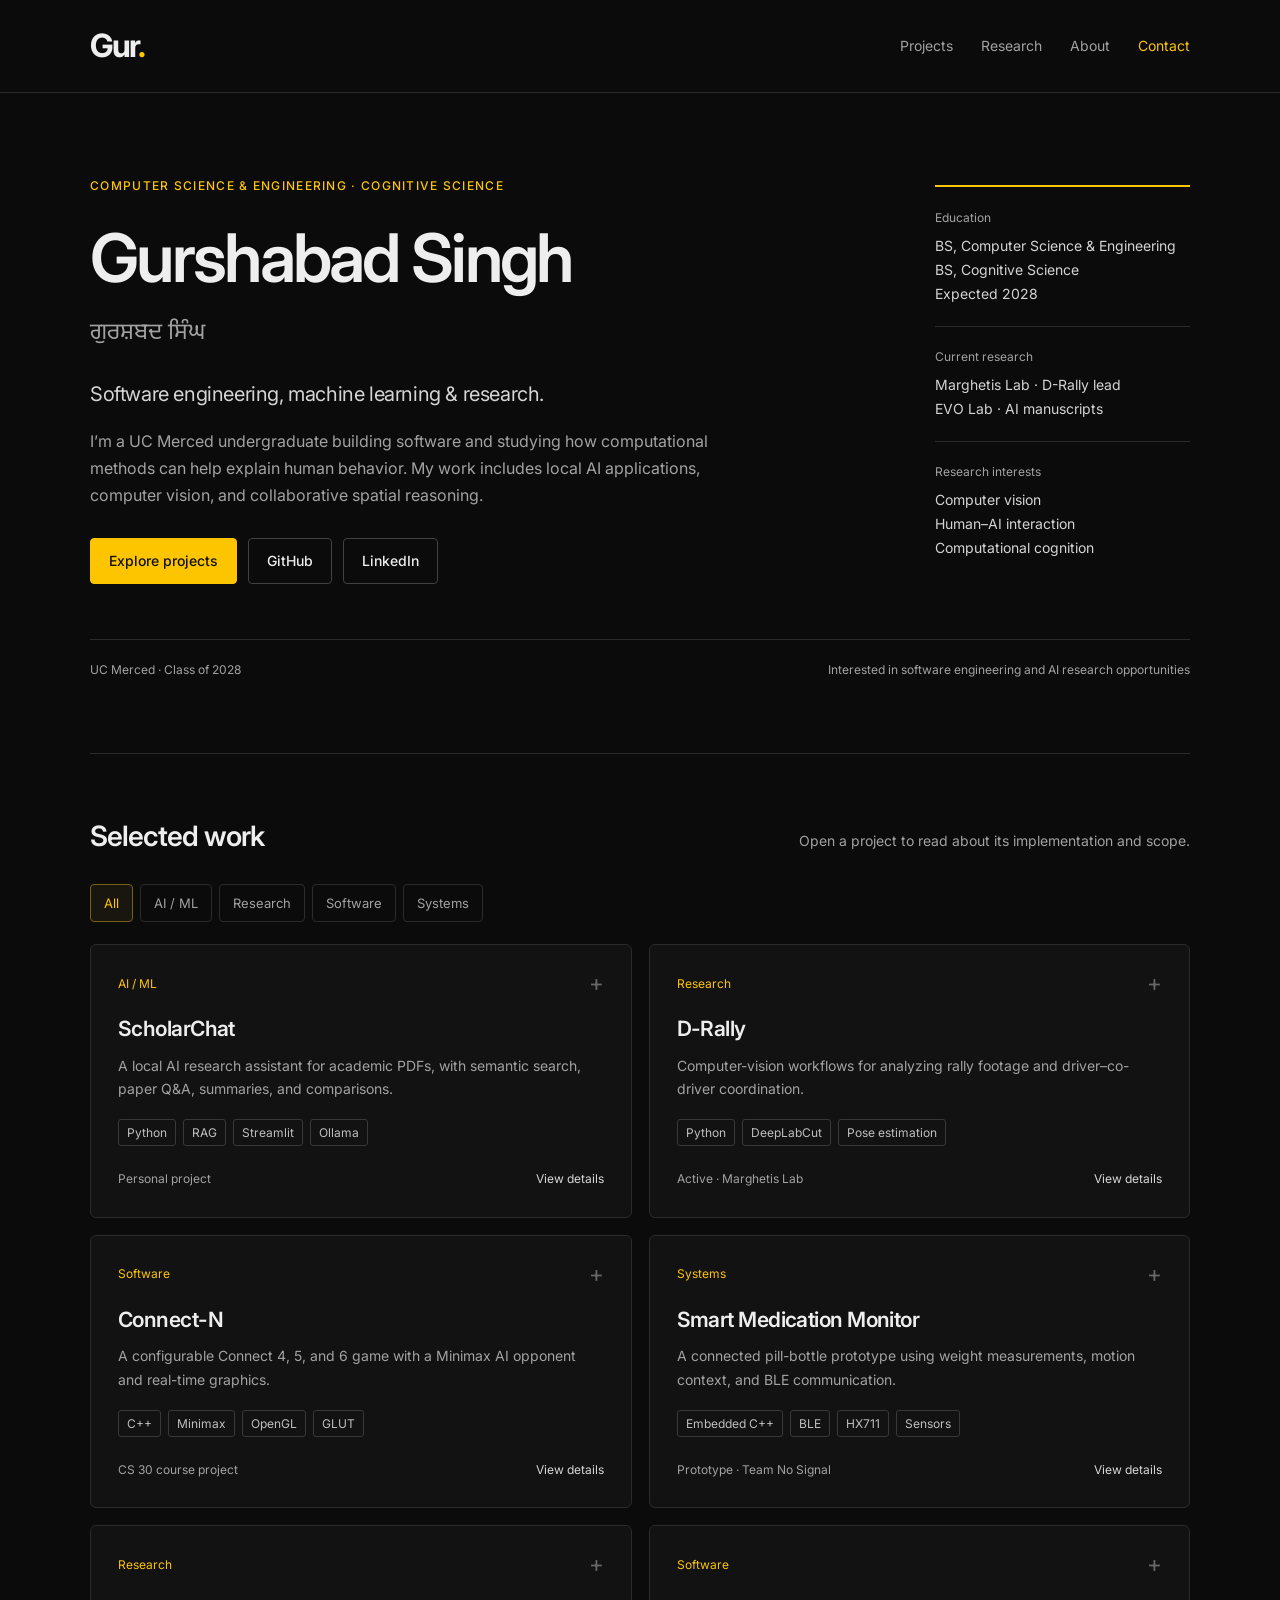
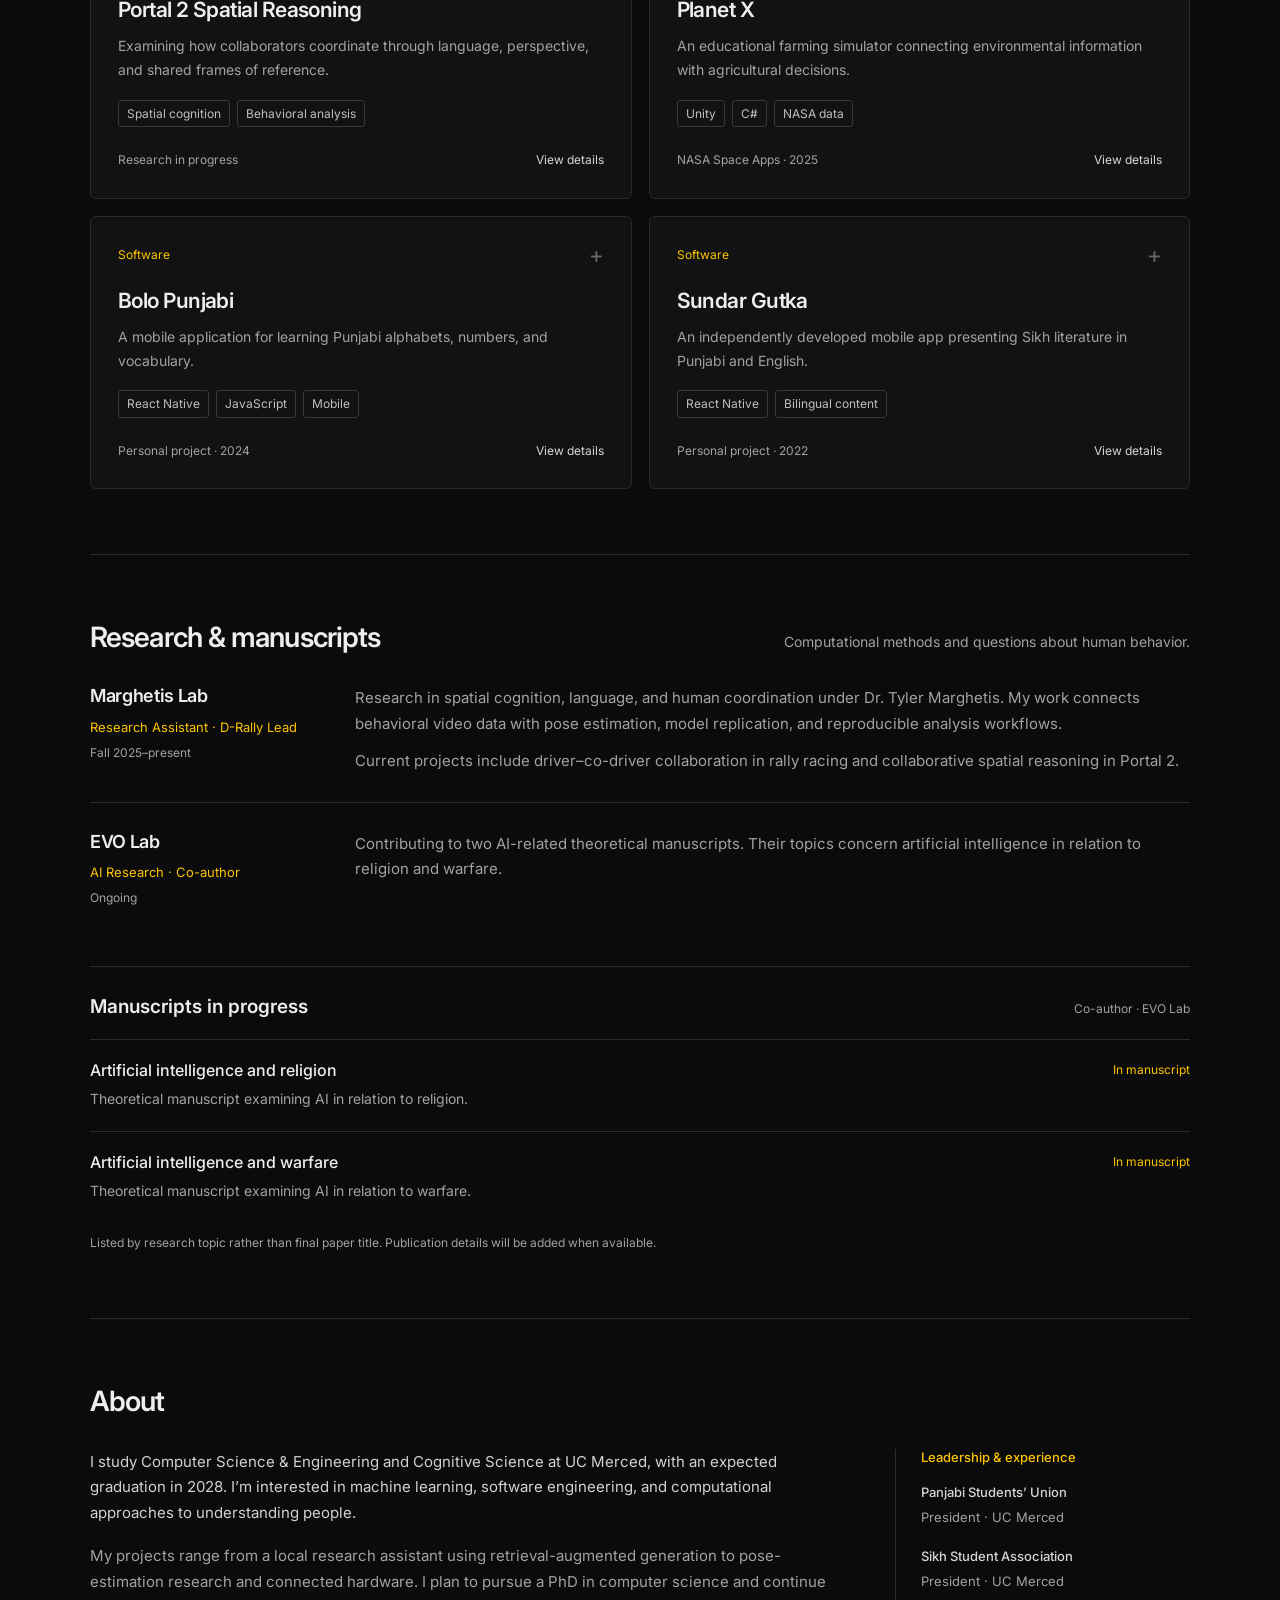
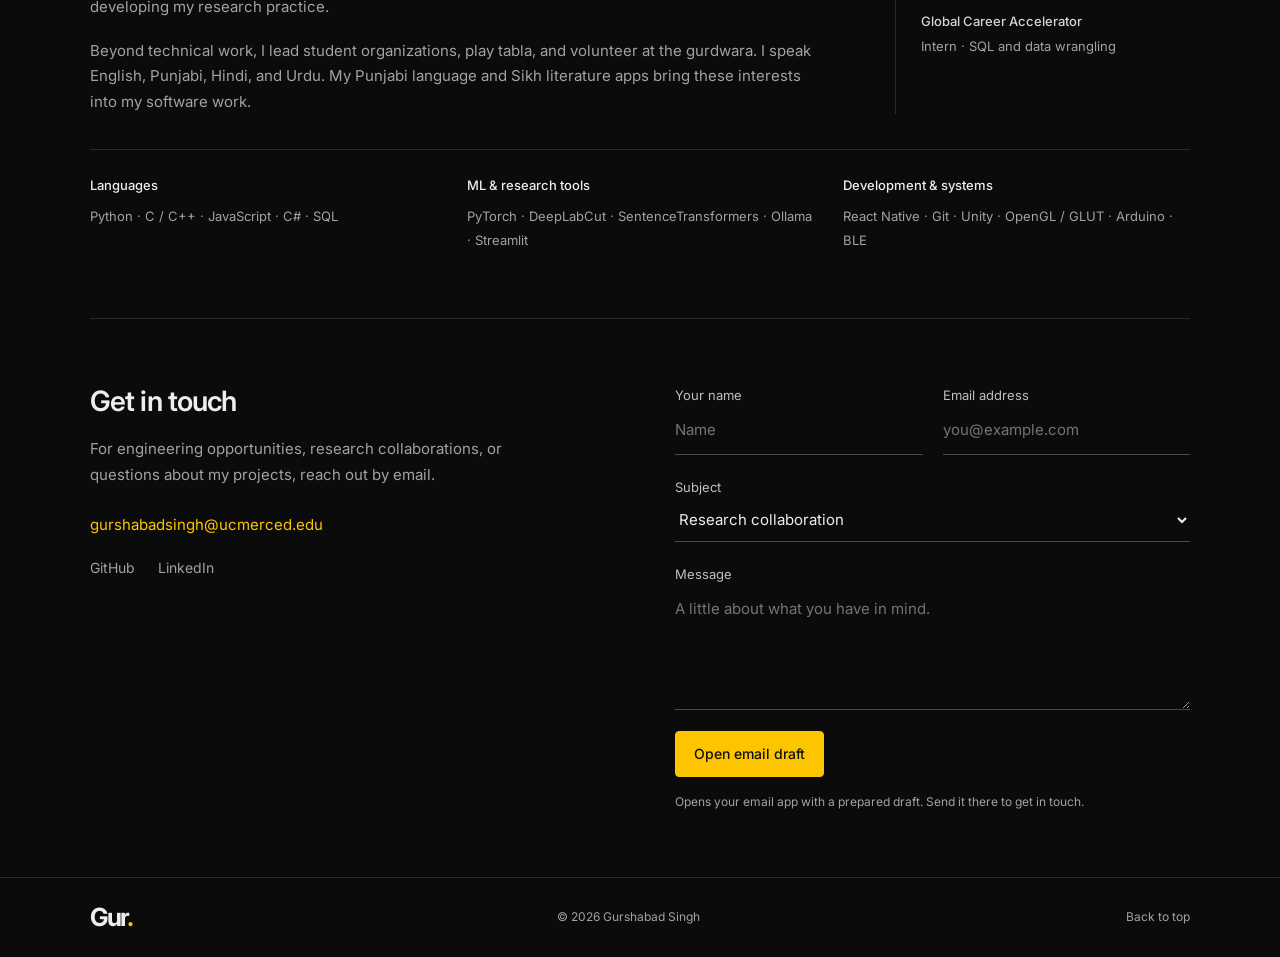
==== commit d7565ad7: "Update internship title in index.html" ====
--- a/index.html
+++ b/index.html
@@ -1114,7 +1114,7 @@
 
           <li>
             <strong>Global Career Accelerator</strong>
-            Code for Data · SQL and data wrangling
+            Intern · SQL and data wrangling
           </li>
         </ul>
       </aside>
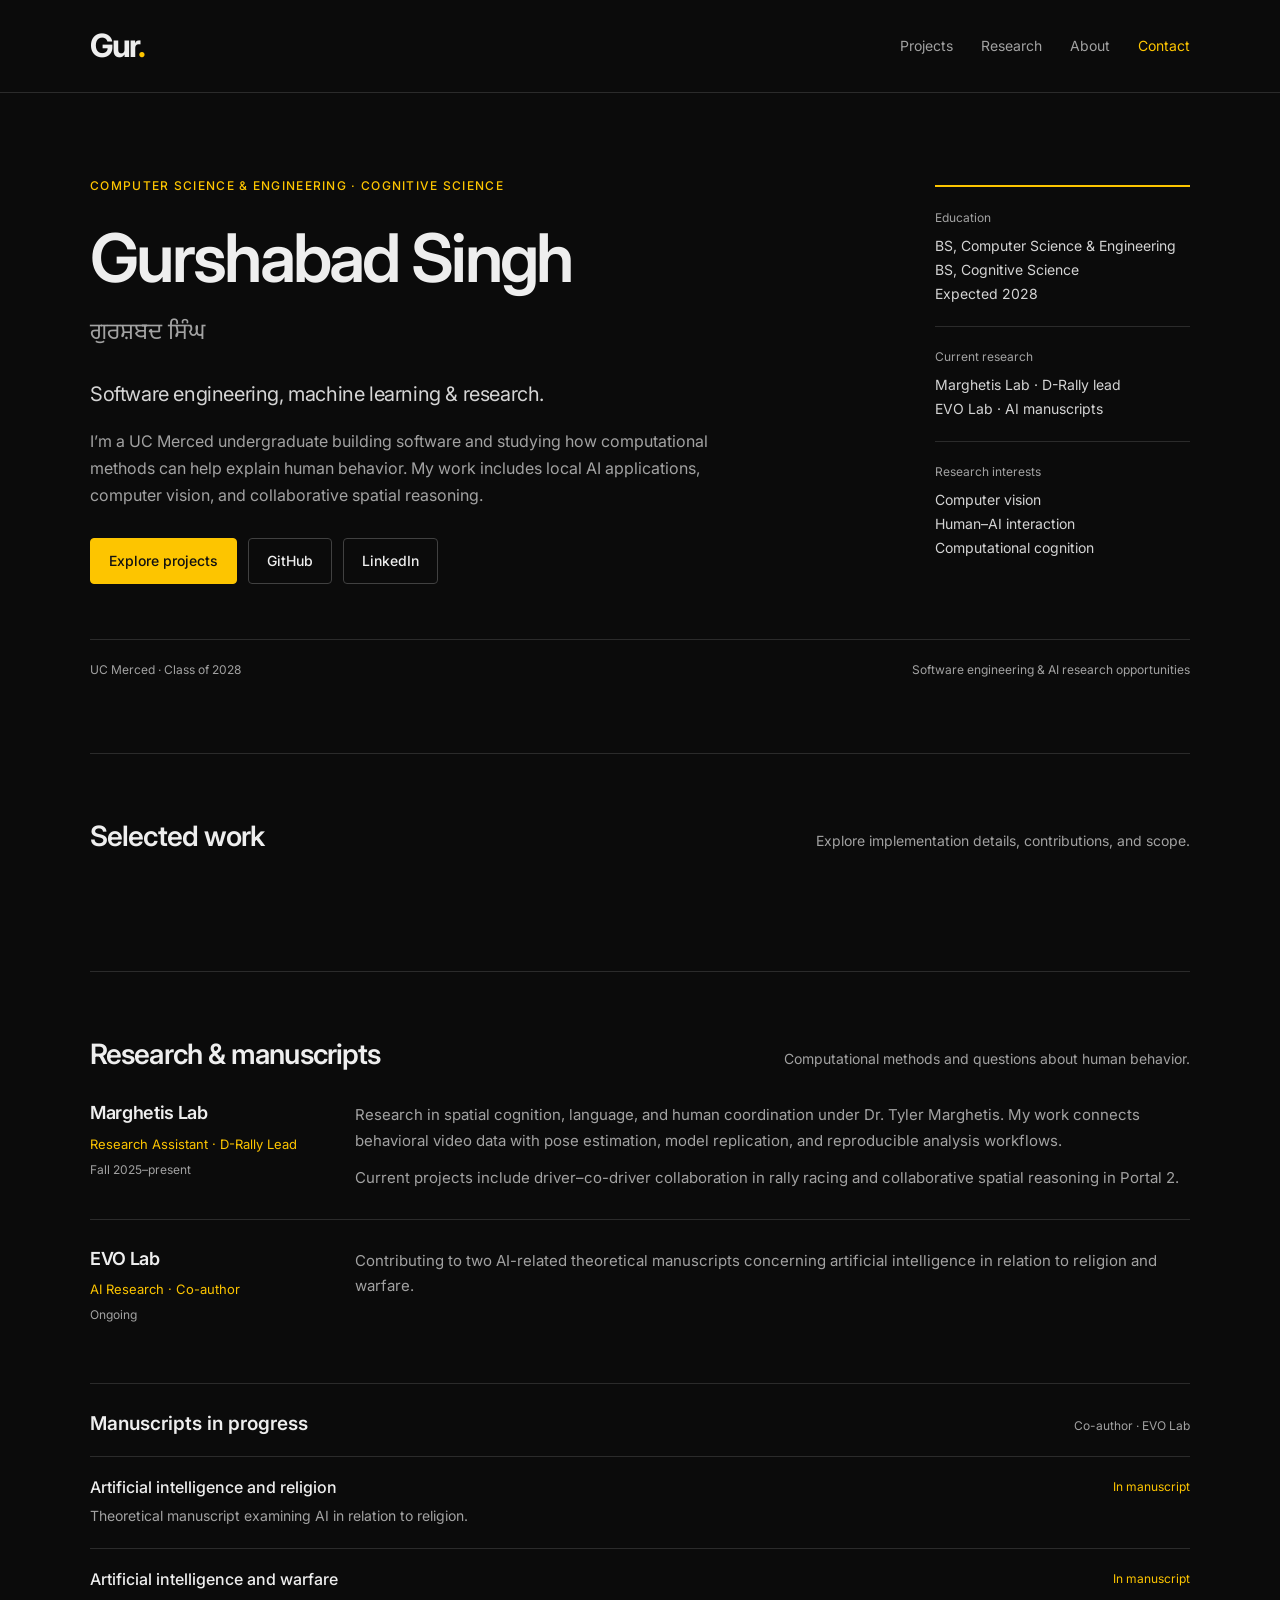
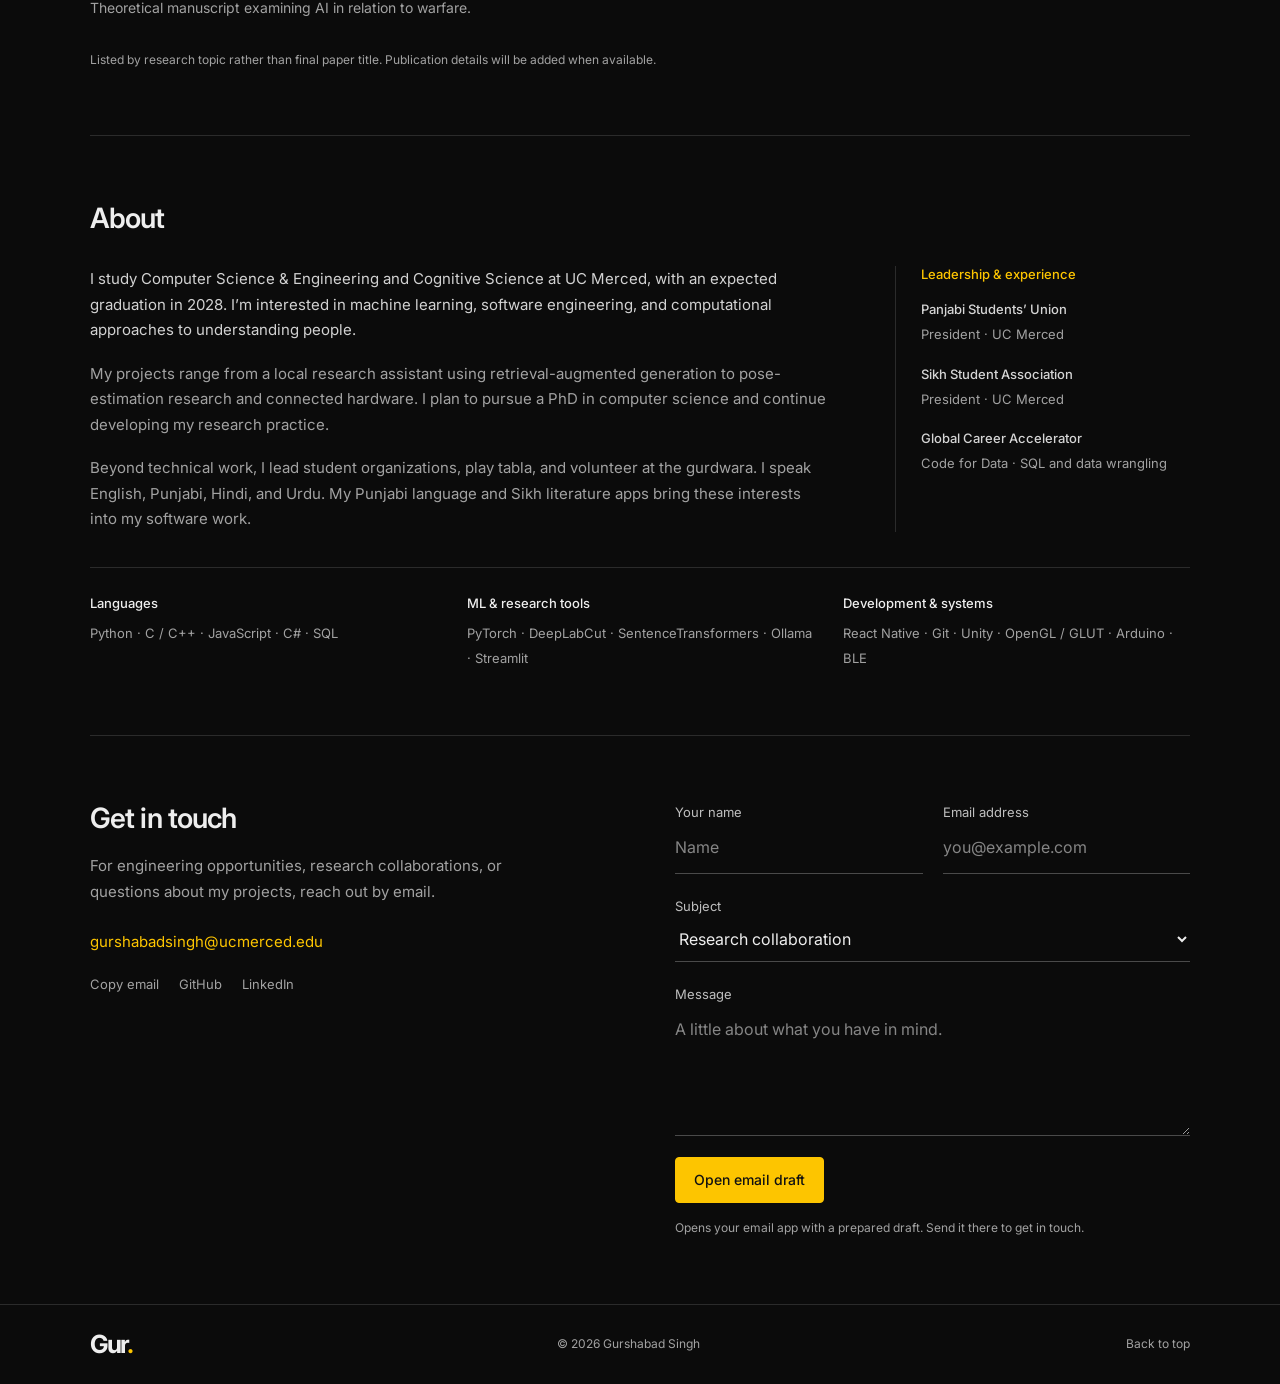
==== commit 49e93007: "Update index.html" ====
--- a/index.html
+++ b/index.html
@@ -1,1008 +1,130 @@
 <!DOCTYPE html>
 <html lang="en">
 <head>
-<meta charset="UTF-8">
-<meta name="viewport" content="width=device-width, initial-scale=1">
-<meta name="theme-color" content="#0b0b0b">
-<meta name="description" content="Gurshabad Singh — software engineering, machine learning projects, and research in computer vision and cognitive science.">
-<title>Gurshabad Singh | SWE & Research</title>
-
-<style>
-@import url('https://fonts.googleapis.com/css2?family=Inter:wght@400;500;600;700&family=Noto+Sans+Gurmukhi:wght@400;500&display=swap');
-
-:root {
-  --bg: #0b0b0b;
-  --surface: #121212;
-  --surface-hover: #181818;
-  --text: #eeeeee;
-  --muted: #a2a2a2;
-  --line: #2b2b2b;
-  --yellow: #fdc500;
-  --yellow-hover: #ffd500;
-}
-
-* { box-sizing: border-box; }
-
-html {
-  scroll-behavior: smooth;
-  scroll-padding-top: 32px;
-}
-
-body {
-  margin: 0;
-  background: var(--bg);
-  color: var(--text);
-  font: 16px/1.7 Inter, Arial, sans-serif;
-  -webkit-font-smoothing: antialiased;
-}
-
-::selection {
-  color: #111;
-  background: var(--yellow);
-}
-
-a { color: inherit; text-decoration: none; }
-button, input, select, textarea { font: inherit; }
-button { cursor: pointer; }
-h1, h2, h3, p { margin: 0; }
-
-h1, h2, h3 {
-  font-weight: 600;
-  line-height: 1.25;
-}
-
-:focus-visible {
-  outline: 2px solid var(--yellow);
-  outline-offset: 5px;
-}
-
-.container {
-  width: min(1100px, calc(100% - 64px));
-  margin: auto;
-}
-
-header { border-bottom: 1px solid var(--line); }
-
-.header-inner {
-  min-height: 92px;
-  display: flex;
-  align-items: center;
-  justify-content: space-between;
-  gap: 25px;
-}
-
-.logo {
-  font-size: 32px;
-  font-weight: 700;
-  letter-spacing: -1.8px;
-  line-height: 1;
-}
-
-.logo span { color: var(--yellow); }
-
-nav {
-  display: flex;
-  align-items: center;
-  gap: 28px;
-  font-size: 14px;
-  color: var(--muted);
-}
-
-nav a { transition: color .2s; }
-nav a:hover { color: var(--text); }
-nav .contact-nav { color: var(--yellow); }
-
-.menu-toggle {
-  display: none;
-  background: none;
-  border: 1px solid var(--line);
-  border-radius: 4px;
-  color: var(--text);
-  padding: 7px 12px;
-  font-size: 14px;
-}
-
-.hero { padding: 83px 0 73px; }
-
-.hero-grid {
-  display: grid;
-  grid-template-columns: minmax(0, 1fr) 255px;
-  gap: 75px;
-  align-items: start;
-}
-
-.eyebrow {
-  font-size: 12px;
-  font-weight: 500;
-  letter-spacing: 1.3px;
-  text-transform: uppercase;
-  color: var(--yellow);
-}
-
-h1 {
-  margin-top: 20px;
-  font-size: clamp(40px, 5.4vw, 67px);
-  letter-spacing: -2.7px;
-}
-
-.gurmukhi {
-  font-family: "Noto Sans Gurmukhi", sans-serif;
-  font-size: 23px;
-  color: var(--muted);
-  margin-top: 13px;
-  line-height: 1.8;
-}
-
-.hero-role {
-  font-size: 20px;
-  color: #d5d5d5;
-  margin-top: 22px;
-  letter-spacing: -.4px;
-}
-
-.hero-description {
-  max-width: 650px;
-  margin-top: 17px;
-  color: var(--muted);
-  font-size: 16px;
-}
-
-.hero-links {
-  display: flex;
-  flex-wrap: wrap;
-  gap: 11px;
-  margin-top: 29px;
-}
-
-.button {
-  min-height: 44px;
-  display: inline-flex;
-  align-items: center;
-  justify-content: center;
-  gap: 9px;
-  padding: 10px 18px;
-  border: 1px solid #414141;
-  border-radius: 4px;
-  background: transparent;
-  color: var(--text);
-  font-size: 14px;
-  font-weight: 500;
-  transition: background .2s, border-color .2s, transform .2s;
-}
-
-.button:hover {
-  background: #202020;
-  border-color: #777;
-  transform: translateY(-2px);
-}
-
-.button.primary {
-  background: var(--yellow);
-  border-color: var(--yellow);
-  color: #111;
-}
-
-.button.primary:hover {
-  background: var(--yellow-hover);
-  border-color: var(--yellow-hover);
-}
-
-.profile-summary {
-  margin: 9px 0 0;
-  padding-top: 21px;
-  border-top: 2px solid var(--yellow);
-}
-
-.summary-item {
-  border-bottom: 1px solid var(--line);
-  padding-bottom: 20px;
-  margin-bottom: 20px;
-}
-
-.summary-item:last-child {
-  border-bottom: 0;
-  padding-bottom: 0;
-  margin-bottom: 0;
-}
-
-.summary-item dt {
-  font-size: 12px;
-  color: var(--muted);
-  margin-bottom: 6px;
-}
-
-.summary-item dd {
-  margin: 0;
-  font-size: 14px;
-  color: #d4d4d4;
-}
-
-.hero-bottom {
-  margin-top: 55px;
-  padding-top: 20px;
-  border-top: 1px solid var(--line);
-  display: flex;
-  justify-content: space-between;
-  flex-wrap: wrap;
-  gap: 14px;
-  color: var(--muted);
-  font-size: 12px;
-}
-
-.section {
-  border-top: 1px solid var(--line);
-  padding: 65px 0;
-}
-
-.section-heading {
-  display: flex;
-  align-items: baseline;
-  justify-content: space-between;
-  flex-wrap: wrap;
-  gap: 16px;
-  margin-bottom: 30px;
-}
-
-h2 {
-  font-size: 28px;
-  letter-spacing: -.9px;
-}
-
-.section-heading p {
-  font-size: 14px;
-  color: var(--muted);
-}
-
-.filters {
-  display: flex;
-  flex-wrap: wrap;
-  gap: 7px;
-  margin-bottom: 22px;
-}
-
-.filters button {
-  border: 1px solid var(--line);
-  background: transparent;
-  color: var(--muted);
-  border-radius: 4px;
-  padding: 7px 13px;
-  font-size: 13px;
-  transition: color .2s, border-color .2s;
-}
-
-.filters button:hover { color: var(--text); }
-
-.filters button[aria-pressed="true"] {
-  color: var(--yellow);
-  border-color: #756015;
-  background: #18160e;
-}
-
-.projects {
-  display: grid;
-  grid-template-columns: repeat(2, minmax(0, 1fr));
-  gap: 17px;
-}
-
-.project-card {
-  appearance: none;
-  width: 100%;
-  min-height: 270px;
-  display: flex;
-  flex-direction: column;
-  align-items: flex-start;
-  text-align: left;
-  padding: 27px;
-  border: 1px solid var(--line);
-  border-radius: 6px;
-  background: var(--surface);
-  color: var(--text);
-  position: relative;
-  transition: transform .22s, border-color .22s, background .22s;
-}
-
-.project-card:hover {
-  transform: translateY(-3px);
-  border-color: #706021;
-  background: var(--surface-hover);
-}
-
-.project-top {
-  width: 100%;
-  display: flex;
-  justify-content: space-between;
-  align-items: center;
-  gap: 15px;
-  margin-bottom: 21px;
-}
-
-.project-category {
-  font-size: 12px;
-  color: var(--yellow);
-}
-
-.project-mark {
-  font-size: 23px;
-  color: #666;
-  line-height: 1;
-  transition: color .2s, transform .2s;
-}
-
-.project-card:hover .project-mark {
-  color: var(--yellow);
-  transform: rotate(90deg);
-}
-
-.project-card h3 {
-  font-size: 21px;
-  letter-spacing: -.55px;
-}
-
-.project-card p {
-  color: var(--muted);
-  font-size: 14px;
-  margin-top: 11px;
-}
-
-.tags {
-  display: flex;
-  flex-wrap: wrap;
-  gap: 7px;
-  margin-top: 18px;
-}
-
-.tag {
-  display: inline-block;
-  font-size: 12px;
-  line-height: 1.6;
-  padding: 3px 8px;
-  border: 1px solid #383838;
-  border-radius: 3px;
-  color: #bfbfbf;
-}
-
-.project-bottom {
-  width: 100%;
-  margin-top: auto;
-  padding-top: 23px;
-  display: flex;
-  justify-content: space-between;
-  gap: 15px;
-  align-items: center;
-  font-size: 12px;
-  color: var(--muted);
-}
-
-.project-bottom .details-label { color: #d7d7d7; }
-
-.research-entry {
-  display: grid;
-  grid-template-columns: 220px minmax(0, 1fr);
-  gap: 45px;
-  padding: 28px 0;
-  border-top: 1px solid var(--line);
-}
-
-.research-entry:first-child {
-  padding-top: 0;
-  border-top: 0;
-}
-
-.research-entry h3 {
-  font-size: 18px;
-  letter-spacing: -.35px;
-}
-
-.research-role {
-  color: var(--yellow);
-  font-size: 13px;
-  margin-top: 8px;
-}
-
-.research-date {
-  color: var(--muted);
-  font-size: 12px;
-  margin-top: 5px;
-}
-
-.research-copy p {
-  color: var(--muted);
-  font-size: 15px;
-}
-
-.research-copy p + p { margin-top: 12px; }
-
-.manuscripts {
-  margin-top: 29px;
-  padding-top: 28px;
-  border-top: 1px solid var(--line);
-}
-
-.manuscripts-heading {
-  display: flex;
-  align-items: baseline;
-  justify-content: space-between;
-  flex-wrap: wrap;
-  gap: 15px;
-  margin-bottom: 20px;
-}
-
-.manuscripts-heading h3 { font-size: 19px; }
-
-.manuscripts-heading span {
-  font-size: 12px;
-  color: var(--muted);
-}
-
-.manuscript {
-  display: grid;
-  grid-template-columns: minmax(0, 1fr) auto;
-  gap: 25px;
-  border-top: 1px solid var(--line);
-  padding: 20px 0;
-}
-
-.manuscript h3 {
-  font-size: 16px;
-  font-weight: 500;
-}
-
-.manuscript p {
-  font-size: 14px;
-  color: var(--muted);
-  margin-top: 7px;
-}
-
-.manuscript-status {
-  font-size: 12px;
-  color: var(--yellow);
-  white-space: nowrap;
-}
-
-.manuscript-note {
-  font-size: 12px;
-  color: var(--muted);
-  margin-top: 10px;
-}
-
-.about-grid {
-  display: grid;
-  grid-template-columns: minmax(0, 1fr) 295px;
-  gap: 65px;
-}
-
-.about-copy p {
-  color: var(--muted);
-  font-size: 15px;
-}
-
-.about-copy p:first-child { color: #d2d2d2; }
-.about-copy p + p { margin-top: 18px; }
-
-.about-aside {
-  border-left: 1px solid var(--line);
-  padding-left: 25px;
-}
-
-.about-aside h3 {
-  font-size: 13px;
-  font-weight: 500;
-  color: var(--yellow);
-  margin-bottom: 16px;
-}
-
-.about-aside ul {
-  padding: 0;
-  margin: 0;
-  list-style: none;
-}
-
-.about-aside li {
-  font-size: 13px;
-  color: var(--muted);
-  padding-bottom: 17px;
-}
-
-.about-aside strong {
-  display: block;
-  font-weight: 500;
-  color: #d5d5d5;
-  margin-bottom: 3px;
-}
-
-.skills {
-  display: grid;
-  grid-template-columns: repeat(3, 1fr);
-  gap: 30px;
-  margin-top: 35px;
-  padding-top: 27px;
-  border-top: 1px solid var(--line);
-}
-
-.skills h3 {
-  font-size: 13px;
-  font-weight: 500;
-  margin-bottom: 10px;
-}
-
-.skills p {
-  color: var(--muted);
-  font-size: 13px;
-  line-height: 1.9;
-}
-
-.contact-grid {
-  display: grid;
-  grid-template-columns: minmax(0, 1fr) minmax(0, 1fr);
-  gap: 70px;
-}
-
-.contact-copy {
-  color: var(--muted);
-  font-size: 15px;
-  max-width: 420px;
-  margin-top: 17px;
-}
-
-.email-link {
-  color: var(--yellow);
-  display: inline-block;
-  font-size: 15px;
-  margin-top: 25px;
-  overflow-wrap: anywhere;
-}
-
-.social-links {
-  display: flex;
-  gap: 23px;
-  margin-top: 18px;
-  color: var(--muted);
-  font-size: 14px;
-}
-
-.social-links a:hover { color: var(--text); }
-
-.form-row {
-  display: grid;
-  grid-template-columns: 1fr 1fr;
-  gap: 20px;
-}
-
-form label {
-  display: block;
-  font-size: 13px;
-  color: #bfbfbf;
-  margin-bottom: 21px;
-}
-
-input, select, textarea {
-  width: 100%;
-  display: block;
-  background: transparent;
-  border: 0;
-  border-bottom: 1px solid #4a4a4a;
-  border-radius: 0;
-  padding: 11px 0;
-  color: var(--text);
-  font-size: 15px;
-}
-
-input::placeholder, textarea::placeholder { color: #747474; }
-select option { background: #151515; }
-textarea { resize: vertical; }
-
-.form-note {
-  color: var(--muted);
-  font-size: 12px;
-  margin-top: 15px;
-}
-
-footer { border-top: 1px solid var(--line); }
-
-.footer-inner {
-  padding: 27px 0;
-  display: flex;
-  align-items: center;
-  justify-content: space-between;
-  flex-wrap: wrap;
-  gap: 20px;
-  font-size: 12px;
-  color: var(--muted);
-}
-
-.footer-inner .logo {
-  font-size: 25px;
-  color: var(--text);
-}
-
-dialog {
-  color: var(--text);
-  background: #101010;
-  border: 1px solid #424242;
-  border-radius: 7px;
-  width: min(710px, calc(100% - 32px));
-  max-height: 88vh;
-  padding: 0;
-}
-
-dialog[open] { animation: dialog-enter .18s ease; }
-
-dialog::backdrop {
-  background: rgba(0, 0, 0, .78);
-  backdrop-filter: blur(5px);
-}
-
-.dialog-inner { padding: 33px 36px; }
-
-.dialog-top {
-  display: flex;
-  align-items: center;
-  justify-content: space-between;
-  gap: 20px;
-}
-
-.dialog-category {
-  font-size: 12px;
-  color: var(--yellow);
-}
-
-.close-dialog {
-  display: grid;
-  place-items: center;
-  width: 35px;
-  height: 35px;
-  border: 1px solid #444;
-  border-radius: 4px;
-  color: var(--text);
-  background: transparent;
-  font-size: 24px;
-  line-height: 1;
-}
-
-.close-dialog:hover { background: #242424; }
-
-dialog h2 {
-  font-size: 31px;
-  margin-top: 24px;
-  letter-spacing: -.8px;
-}
-
-.dialog-status {
-  color: var(--muted);
-  font-size: 12px;
-  margin-top: 9px;
-}
-
-.dialog-description {
-  color: #c8c8c8;
-  font-size: 15px;
-  margin-top: 22px;
-}
-
-.dialog-detail {
-  margin-top: 25px;
-  padding-top: 21px;
-  border-top: 1px solid var(--line);
-}
-
-.dialog-detail h3 {
-  font-size: 14px;
-  font-weight: 500;
-  margin-bottom: 10px;
-}
-
-.dialog-detail p {
-  color: var(--muted);
-  font-size: 14px;
-}
-
-.dialog-actions {
-  display: flex;
-  gap: 10px;
-  flex-wrap: wrap;
-  margin-top: 28px;
-}
-
-[hidden] { display: none !important; }
-
-.skip {
-  position: absolute;
-  top: -100px;
-  left: 20px;
-  background: var(--yellow);
-  color: #111;
-  padding: 10px 15px;
-  z-index: 50;
-}
-
-.skip:focus { top: 10px; }
-
-.intro { animation: enter .55s ease both; }
-
-.reveal { opacity: 1; }
-
-@media (prefers-reduced-motion: no-preference) {
-  .reveal.pending {
-    opacity: 0;
-    transform: translateY(12px);
-  }
-
-  .reveal.visible {
-    animation: enter .5s ease both;
-  }
-}
-
-@keyframes enter {
-  from { opacity: 0; transform: translateY(12px); }
-  to { opacity: 1; transform: translateY(0); }
-}
-
-@keyframes dialog-enter {
-  from { opacity: 0; transform: translateY(7px); }
-  to { opacity: 1; transform: translateY(0); }
-}
-
-@media (max-width: 900px) {
-  .hero-grid { gap: 40px; }
-  .contact-grid { gap: 40px; }
-  .about-grid {
-    grid-template-columns: minmax(0, 1fr) 250px;
-    gap: 40px;
-  }
-}
-
-@media (max-width: 720px) {
-  .container { width: calc(100% - 40px); }
-
-  .header-inner { min-height: 76px; }
-  .logo { font-size: 29px; }
-  .menu-toggle { display: block; }
-
-  nav {
-    display: none;
-    position: absolute;
-    top: 76px;
-    left: 0;
-    right: 0;
-    padding: 21px 20px;
-    background: var(--bg);
-    border-bottom: 1px solid var(--line);
-    z-index: 20;
-    gap: 21px;
-    flex-wrap: wrap;
-  }
-
-  nav.open { display: flex; }
-
-  .hero { padding: 50px 0 45px; }
-
-  .hero-grid {
-    grid-template-columns: 1fr;
-    gap: 32px;
-  }
-
-  h1 {
-    font-size: clamp(37px, 9vw, 55px);
-    letter-spacing: -1.8px;
-  }
-
-  .gurmukhi { font-size: 21px; }
-  .hero-role { font-size: 19px; }
-
-  .profile-summary {
-    display: grid;
-    grid-template-columns: 1fr 1fr;
-    gap: 20px;
-    margin-top: 0;
-  }
-
-  .summary-item {
-    margin: 0;
-    padding: 0;
-    border-bottom: 0;
-  }
-
-  .hero-bottom { margin-top: 32px; }
-
-  .section { padding: 45px 0; }
-
-  .section-heading {
-    display: block;
-    margin-bottom: 24px;
-  }
-
-  .section-heading p { margin-top: 9px; }
-  h2 { font-size: 25px; }
-
-  .projects { grid-template-columns: 1fr; }
-  .project-card { min-height: 250px; padding: 23px; }
-
-  .research-entry {
-    grid-template-columns: 1fr;
-    gap: 15px;
-    padding: 24px 0;
-  }
-
-  .manuscript {
-    grid-template-columns: 1fr;
-    gap: 10px;
-  }
-
-  .about-grid,
-  .contact-grid {
-    grid-template-columns: 1fr;
-    gap: 30px;
-  }
-
-  .about-aside {
-    border-left: 0;
-    border-top: 1px solid var(--line);
-    padding: 23px 0 0;
-  }
-
-  .skills {
-    grid-template-columns: 1fr;
-    gap: 22px;
-  }
-
-  .form-row { grid-template-columns: 1fr; gap: 0; }
-  .dialog-inner { padding: 25px; }
-  dialog h2 { font-size: 27px; }
-}
-
-@media (prefers-reduced-motion: reduce) {
-  html { scroll-behavior: auto; }
-
-  *, *::before, *::after {
-    animation: none !important;
-    transition: none !important;
-  }
-}
-</style>
+  <meta charset="UTF-8">
+  <meta name="viewport" content="width=device-width, initial-scale=1">
+  <meta name="theme-color" content="#0b0b0b">
+  <meta name="description" content="Gurshabad Singh — software engineering, machine learning projects, and research in computer vision and cognitive science.">
+  <title>Gurshabad Singh | SWE & Research</title>
+  <link rel="stylesheet" href="style.css">
+  <script src="script.js" defer></script>
 </head>
 
 <body>
-<a class="skip" href="#main">Skip to content</a>
-
-<header>
-  <div class="container header-inner">
-    <a class="logo" href="#" aria-label="Gurshabad Singh home">
-      Gur<span>.</span>
-    </a>
-
-    <nav id="navigation" aria-label="Main navigation">
-      <a href="#projects">Projects</a>
-      <a href="#research">Research</a>
-      <a href="#about">About</a>
-      <a class="contact-nav" href="#contact">Contact</a>
-    </nav>
-
-    <button
-      class="menu-toggle"
-      id="menu-toggle"
-      type="button"
-      aria-expanded="false"
-      aria-controls="navigation">
-      Menu
-    </button>
-  </div>
-</header>
-
-<main id="main">
-
-  <section class="hero container">
-    <div class="hero-grid intro">
-      <div>
-        <p class="eyebrow">Computer Science & Engineering · Cognitive Science</p>
-
-        <h1>Gurshabad Singh</h1>
-
-        <p class="gurmukhi" lang="pa">ਗੁਰਸ਼ਬਦ ਸਿੰਘ</p>
-
-        <p class="hero-role">
-          Software engineering, machine learning & research.
+  <a class="skip-link" href="#main">Skip to content</a>
+  <div class="reading-progress" aria-hidden="true"></div>
+  <div class="cursor-ring" aria-hidden="true"></div>
+
+  <header>
+    <div class="container header-inner">
+      <a class="logo" href="#" aria-label="Gurshabad Singh home">
+        Gur<span>.</span>
+      </a>
+
+      <nav id="navigation" aria-label="Main navigation">
+        <a href="#projects">Projects</a>
+        <a href="#research">Research</a>
+        <a href="#about">About</a>
+        <a class="contact-link" href="#contact">Contact</a>
+      </nav>
+
+      <button class="menu-button" id="menu-button" type="button"
+        aria-expanded="false" aria-controls="navigation">
+        Menu
+      </button>
+    </div>
+  </header>
+
+  <main id="main">
+    <section class="hero container">
+      <div class="hero-grid">
+        <div class="hero-intro">
+          <p class="eyebrow">Computer Science & Engineering · Cognitive Science</p>
+          <h1>Gurshabad Singh</h1>
+          <p class="gurmukhi" lang="pa">ਗੁਰਸ਼ਬਦ ਸਿੰਘ</p>
+          <p class="hero-role">Software engineering, machine learning & research.</p>
+
+          <p class="hero-description">
+            I’m a UC Merced undergraduate building software and studying
+            how computational methods can help explain human behavior.
+            My work includes local AI applications, computer vision,
+            and collaborative spatial reasoning.
+          </p>
+
+          <div class="hero-actions">
+            <a class="button primary" href="#projects">Explore projects</a>
+            <a class="button" href="https://github.com/singhgurshabad"
+              target="_blank" rel="noopener noreferrer">GitHub</a>
+            <a class="button" href="https://www.linkedin.com/in/gurshabadsingh/"
+              target="_blank" rel="noopener noreferrer">LinkedIn</a>
+          </div>
+        </div>
+
+        <dl class="profile-summary">
+          <div>
+            <dt>Education</dt>
+            <dd>
+              BS, Computer Science & Engineering<br>
+              BS, Cognitive Science<br>
+              Expected 2028
+            </dd>
+          </div>
+          <div>
+            <dt>Current research</dt>
+            <dd>
+              Marghetis Lab · D-Rally lead<br>
+              EVO Lab · AI manuscripts
+            </dd>
+          </div>
+          <div>
+            <dt>Research interests</dt>
+            <dd>
+              Computer vision<br>
+              Human–AI interaction<br>
+              Computational cognition
+            </dd>
+          </div>
+        </dl>
+      </div>
+
+      <div class="hero-footer">
+        <span>UC Merced · Class of 2028</span>
+        <span>Software engineering & AI research opportunities</span>
+      </div>
+    </section>
+
+    <section id="projects" class="section container">
+      <div class="section-heading reveal">
+        <h2>Selected work</h2>
+        <p>Explore implementation details, contributions, and scope.</p>
+      </div>
+
+      <div id="filters" class="filters" role="group"
+        aria-label="Filter projects"></div>
+
+      <p id="project-count" class="sr-only" role="status"></p>
+      <div id="project-grid" class="project-grid"></div>
+
+      <noscript>
+        <p>
+          Enable JavaScript to explore projects, or visit
+          <a href="https://github.com/singhgurshabad">my GitHub profile</a>.
         </p>
-
-        <p class="hero-description">
-          I’m a UC Merced undergraduate building software and studying
-          how computational methods can help explain human behavior.
-          My work includes local AI applications, computer vision,
-          and collaborative spatial reasoning.
-        </p>
-
-        <div class="hero-links">
-          <a class="button primary" href="#projects">Explore projects</a>
-
-          <a
-            class="button"
-            href="https://github.com/singhgurshabad"
-            target="_blank"
-            rel="noopener noreferrer">
-            GitHub
-          </a>
-
-          <a
-            class="button"
-            href="https://www.linkedin.com/in/gurshabadsingh/"
-            target="_blank"
-            rel="noopener noreferrer">
-            LinkedIn
-          </a>
-        </div>
-      </div>
-
-      <dl class="profile-summary">
-        <div class="summary-item">
-          <dt>Education</dt>
-          <dd>
-            BS, Computer Science & Engineering<br>
-            BS, Cognitive Science<br>
-            Expected 2028
-          </dd>
-        </div>
-
-        <div class="summary-item">
-          <dt>Current research</dt>
-          <dd>
-            Marghetis Lab · D-Rally lead<br>
-            EVO Lab · AI manuscripts
-          </dd>
-        </div>
-
-        <div class="summary-item">
-          <dt>Research interests</dt>
-          <dd>
-            Computer vision<br>
-            Human–AI interaction<br>
-            Computational cognition
-          </dd>
-        </div>
-      </dl>
-    </div>
-
-    <div class="hero-bottom">
-      <span>UC Merced · Class of 2028</span>
-      <span>Interested in software engineering and AI research opportunities</span>
-    </div>
-  </section>
-
-  <section id="projects" class="section container">
-    <div class="section-heading reveal">
-      <h2>Selected work</h2>
-      <p>Open a project to read about its implementation and scope.</p>
-    </div>
-
-    <div
-      class="filters"
-      id="filters"
-      role="group"
-      aria-label="Filter projects">
-    </div>
-
-    <div class="projects" id="project-grid"></div>
-
-    <noscript>
-      <p>
-        Enable JavaScript to explore project details, or visit
-        <a href="https://github.com/singhgurshabad">my GitHub profile</a>.
-      </p>
-    </noscript>
-  </section>
-
-  <section id="research" class="section container">
-    <div class="section-heading reveal">
-      <h2>Research & manuscripts</h2>
-      <p>Computational methods and questions about human behavior.</p>
-    </div>
-
-    <div>
+      </noscript>
+    </section>
+
+    <section id="research" class="section container">
+      <div class="section-heading reveal">
+        <h2>Research & manuscripts</h2>
+        <p>Computational methods and questions about human behavior.</p>
+      </div>
+
       <article class="research-entry reveal">
         <div>
           <h3>Marghetis Lab</h3>
           <p class="research-role">Research Assistant · D-Rally Lead</p>
-          <p class="research-date">Fall 2025–present</p>
-        </div>
-
+          <p class="metadata">Fall 2025–present</p>
+        </div>
         <div class="research-copy">
           <p>
             Research in spatial cognition, language, and human coordination
@@ -1010,7 +132,6 @@
             data with pose estimation, model replication, and reproducible
             analysis workflows.
           </p>
-
           <p>
             Current projects include driver–co-driver collaboration
             in rally racing and collaborative spatial reasoning in Portal 2.
@@ -1022,659 +143,199 @@
         <div>
           <h3>EVO Lab</h3>
           <p class="research-role">AI Research · Co-author</p>
-          <p class="research-date">Ongoing</p>
-        </div>
-
+          <p class="metadata">Ongoing</p>
+        </div>
         <div class="research-copy">
           <p>
-            Contributing to two AI-related theoretical manuscripts.
-            Their topics concern artificial intelligence in relation
-            to religion and warfare.
+            Contributing to two AI-related theoretical manuscripts
+            concerning artificial intelligence in relation to
+            religion and warfare.
           </p>
         </div>
       </article>
+
+      <div class="manuscripts reveal">
+        <div class="manuscripts-heading">
+          <h3>Manuscripts in progress</h3>
+          <span>Co-author · EVO Lab</span>
+        </div>
+
+        <article class="manuscript">
+          <div>
+            <h3>Artificial intelligence and religion</h3>
+            <p>Theoretical manuscript examining AI in relation to religion.</p>
+          </div>
+          <span class="manuscript-status">In manuscript</span>
+        </article>
+
+        <article class="manuscript">
+          <div>
+            <h3>Artificial intelligence and warfare</h3>
+            <p>Theoretical manuscript examining AI in relation to warfare.</p>
+          </div>
+          <span class="manuscript-status">In manuscript</span>
+        </article>
+
+        <p class="manuscript-note">
+          Listed by research topic rather than final paper title.
+          Publication details will be added when available.
+        </p>
+      </div>
+    </section>
+
+    <section id="about" class="section container">
+      <div class="section-heading reveal"><h2>About</h2></div>
+
+      <div class="about-grid reveal">
+        <div class="about-copy">
+          <p>
+            I study Computer Science & Engineering and Cognitive Science
+            at UC Merced, with an expected graduation in 2028.
+            I’m interested in machine learning, software engineering,
+            and computational approaches to understanding people.
+          </p>
+          <p>
+            My projects range from a local research assistant using
+            retrieval-augmented generation to pose-estimation research
+            and connected hardware. I plan to pursue a PhD in computer
+            science and continue developing my research practice.
+          </p>
+          <p>
+            Beyond technical work, I lead student organizations,
+            play tabla, and volunteer at the gurdwara.
+            I speak English, Punjabi, Hindi, and Urdu.
+            My Punjabi language and Sikh literature apps bring
+            these interests into my software work.
+          </p>
+        </div>
+
+        <aside class="about-aside">
+          <h3>Leadership & experience</h3>
+          <ul>
+            <li><strong>Panjabi Students’ Union</strong>President · UC Merced</li>
+            <li><strong>Sikh Student Association</strong>President · UC Merced</li>
+            <li><strong>Global Career Accelerator</strong>Code for Data · SQL and data wrangling</li>
+          </ul>
+        </aside>
+      </div>
+
+      <div class="skills reveal">
+        <div>
+          <h3>Languages</h3>
+          <p>Python · C / C++ · JavaScript · C# · SQL</p>
+        </div>
+        <div>
+          <h3>ML & research tools</h3>
+          <p>PyTorch · DeepLabCut · SentenceTransformers · Ollama · Streamlit</p>
+        </div>
+        <div>
+          <h3>Development & systems</h3>
+          <p>React Native · Git · Unity · OpenGL / GLUT · Arduino · BLE</p>
+        </div>
+      </div>
+    </section>
+
+    <section id="contact" class="section container">
+      <div class="contact-grid">
+        <div class="reveal">
+          <h2>Get in touch</h2>
+          <p class="contact-copy">
+            For engineering opportunities, research collaborations,
+            or questions about my projects, reach out by email.
+          </p>
+
+          <a class="email-link" href="mailto:gurshabadsingh@ucmerced.edu">
+            gurshabadsingh@ucmerced.edu
+          </a>
+
+          <div class="contact-actions">
+            <button type="button" class="copy-email" id="copy-email">
+              Copy email
+            </button>
+            <a href="https://github.com/singhgurshabad"
+              target="_blank" rel="noopener noreferrer">GitHub</a>
+            <a href="https://www.linkedin.com/in/gurshabadsingh/"
+              target="_blank" rel="noopener noreferrer">LinkedIn</a>
+          </div>
+          <p class="form-note" id="copy-status" role="status"></p>
+        </div>
+
+        <form id="contact-form" class="reveal">
+          <div class="form-row">
+            <label>Your name
+              <input name="name" autocomplete="name" required
+                minlength="2" maxlength="100" placeholder="Name">
+            </label>
+            <label>Email address
+              <input name="email" type="email" autocomplete="email"
+                required maxlength="254" placeholder="you@example.com">
+            </label>
+          </div>
+
+          <label>Subject
+            <select name="subject">
+              <option>Research collaboration</option>
+              <option>Software engineering opportunity</option>
+              <option>Project inquiry</option>
+              <option>Other</option>
+            </select>
+          </label>
+
+          <label>Message
+            <textarea name="message" rows="4" required minlength="10"
+              maxlength="4000"
+              placeholder="A little about what you have in mind."></textarea>
+          </label>
+
+          <button type="submit" class="button primary">Open email draft</button>
+          <p class="form-note" id="contact-status" role="status">
+            Opens your email app with a prepared draft.
+            Send it there to get in touch.
+          </p>
+        </form>
+      </div>
+    </section>
+  </main>
+
+  <footer>
+    <div class="container footer-inner">
+      <a class="logo" href="#" aria-label="Back to home">Gur<span>.</span></a>
+      <span>© <span id="year">2026</span> Gurshabad Singh</span>
+      <a href="#">Back to top</a>
     </div>
-
-    <div class="manuscripts reveal">
-      <div class="manuscripts-heading">
-        <h3>Manuscripts in progress</h3>
-        <span>Co-author · EVO Lab</span>
-      </div>
-
-      <article class="manuscript">
-        <div>
-          <h3>Artificial intelligence and religion</h3>
-          <p>
-            Theoretical manuscript examining AI in relation to religion.
-          </p>
-        </div>
-        <span class="manuscript-status">In manuscript</span>
-      </article>
-
-      <article class="manuscript">
-        <div>
-          <h3>Artificial intelligence and warfare</h3>
-          <p>
-            Theoretical manuscript examining AI in relation to warfare.
-          </p>
-        </div>
-        <span class="manuscript-status">In manuscript</span>
-      </article>
-
-      <p class="manuscript-note">
-        Listed by research topic rather than final paper title.
-        Publication details will be added when available.
-      </p>
+  </footer>
+
+  <dialog id="project-dialog" aria-labelledby="dialog-title">
+    <div class="dialog-inner">
+      <div class="dialog-top">
+        <span id="dialog-category" class="dialog-category"></span>
+        <button type="button" id="close-dialog" class="close-dialog"
+          aria-label="Close project details">×</button>
+      </div>
+
+      <h2 id="dialog-title"></h2>
+      <p id="dialog-status" class="metadata"></p>
+      <p id="dialog-description" class="dialog-description"></p>
+      <div id="dialog-tags" class="tags"></div>
+
+      <div class="dialog-detail">
+        <h3>Implementation & contribution</h3>
+        <p id="dialog-implementation"></p>
+      </div>
+
+      <div class="dialog-detail">
+        <h3>Scope & current status</h3>
+        <p id="dialog-scope"></p>
+      </div>
+
+      <div class="dialog-actions">
+        <a id="dialog-source" class="button primary" target="_blank"
+          rel="noopener noreferrer" hidden>Source code</a>
+        <a id="dialog-contact" class="button" href="#contact">
+          Discuss this project
+        </a>
+      </div>
     </div>
-  </section>
-
-  <section id="about" class="section container">
-    <div class="section-heading reveal">
-      <h2>About</h2>
-    </div>
-
-    <div class="about-grid reveal">
-      <div class="about-copy">
-        <p>
-          I study Computer Science & Engineering and Cognitive Science
-          at UC Merced, with an expected graduation in 2028.
-          I’m interested in machine learning, software engineering,
-          and computational approaches to understanding people.
-        </p>
-
-        <p>
-          My projects range from a local research assistant using
-          retrieval-augmented generation to pose-estimation research
-          and connected hardware. I plan to pursue a PhD in computer
-          science and continue developing my research practice.
-        </p>
-
-        <p>
-          Beyond technical work, I lead student organizations,
-          play tabla, and volunteer at the gurdwara.
-          I speak English, Punjabi, Hindi, and Urdu.
-          My Punjabi language and Sikh literature apps bring
-          these interests into my software work.
-        </p>
-      </div>
-
-      <aside class="about-aside">
-        <h3>Leadership & experience</h3>
-
-        <ul>
-          <li>
-            <strong>Panjabi Students’ Union</strong>
-            President · UC Merced
-          </li>
-
-          <li>
-            <strong>Sikh Student Association</strong>
-            President · UC Merced
-          </li>
-
-          <li>
-            <strong>Global Career Accelerator</strong>
-            Intern · SQL and data wrangling
-          </li>
-        </ul>
-      </aside>
-    </div>
-
-    <div class="skills reveal">
-      <div>
-        <h3>Languages</h3>
-        <p>Python · C / C++ · JavaScript · C# · SQL</p>
-      </div>
-
-      <div>
-        <h3>ML & research tools</h3>
-        <p>
-          PyTorch · DeepLabCut · SentenceTransformers ·
-          Ollama · Streamlit
-        </p>
-      </div>
-
-      <div>
-        <h3>Development & systems</h3>
-        <p>
-          React Native · Git · Unity · OpenGL / GLUT ·
-          Arduino · BLE
-        </p>
-      </div>
-    </div>
-  </section>
-
-  <section id="contact" class="section container">
-    <div class="contact-grid">
-      <div class="reveal">
-        <h2>Get in touch</h2>
-
-        <p class="contact-copy">
-          For engineering opportunities, research collaborations,
-          or questions about my projects, reach out by email.
-        </p>
-
-        <a
-          class="email-link"
-          href="mailto:gurshabadsingh@ucmerced.edu">
-          gurshabadsingh@ucmerced.edu
-        </a>
-
-        <div class="social-links">
-          <a
-            href="https://github.com/singhgurshabad"
-            target="_blank"
-            rel="noopener noreferrer">
-            GitHub
-          </a>
-
-          <a
-            href="https://www.linkedin.com/in/gurshabadsingh/"
-            target="_blank"
-            rel="noopener noreferrer">
-            LinkedIn
-          </a>
-        </div>
-      </div>
-
-      <form id="contact-form" class="reveal">
-        <div class="form-row">
-          <label>
-            Your name
-            <input
-              name="name"
-              autocomplete="name"
-              required
-              minlength="2"
-              maxlength="100"
-              placeholder="Name">
-          </label>
-
-          <label>
-            Email address
-            <input
-              name="email"
-              type="email"
-              autocomplete="email"
-              required
-              maxlength="254"
-              placeholder="you@example.com">
-          </label>
-        </div>
-
-        <label>
-          Subject
-          <select name="subject">
-            <option>Research collaboration</option>
-            <option>Software engineering opportunity</option>
-            <option>Project inquiry</option>
-            <option>Other</option>
-          </select>
-        </label>
-
-        <label>
-          Message
-          <textarea
-            name="message"
-            rows="4"
-            required
-            minlength="10"
-            maxlength="4000"
-            placeholder="A little about what you have in mind."></textarea>
-        </label>
-
-        <button type="submit" class="button primary">
-          Open email draft
-        </button>
-
-        <p class="form-note" id="contact-status" role="status">
-          Opens your email app with a prepared draft.
-          Send it there to get in touch.
-        </p>
-      </form>
-    </div>
-  </section>
-
-</main>
-
-<footer>
-  <div class="container footer-inner">
-    <a class="logo" href="#" aria-label="Back to home">Gur<span>.</span></a>
-    <span>© <span id="year">2026</span> Gurshabad Singh</span>
-    <a href="#">Back to top</a>
-  </div>
-</footer>
-
-<dialog id="project-dialog" aria-labelledby="dialog-title">
-  <div class="dialog-inner">
-    <div class="dialog-top">
-      <span class="dialog-category" id="dialog-category"></span>
-
-      <button
-        type="button"
-        class="close-dialog"
-        id="close-dialog"
-        aria-label="Close project details">
-        ×
-      </button>
-    </div>
-
-    <h2 id="dialog-title"></h2>
-    <p class="dialog-status" id="dialog-status"></p>
-    <p class="dialog-description" id="dialog-description"></p>
-    <div class="tags" id="dialog-tags"></div>
-
-    <div class="dialog-detail">
-      <h3>Implementation & contribution</h3>
-      <p id="dialog-implementation"></p>
-    </div>
-
-    <div class="dialog-detail">
-      <h3>Scope & current status</h3>
-      <p id="dialog-scope"></p>
-    </div>
-
-    <div class="dialog-actions">
-      <a
-        class="button primary"
-        id="dialog-source"
-        target="_blank"
-        rel="noopener noreferrer"
-        hidden>
-        Source code
-      </a>
-
-      <a class="button" id="dialog-contact" href="#contact">
-        Discuss this project
-      </a>
-    </div>
-  </div>
-</dialog>
-
-<script>
-const projects = [
-  {
-    title: "ScholarChat",
-    category: "AI / ML",
-    status: "Personal project",
-    description:
-      "A local AI research assistant for academic PDFs, with semantic search, paper Q&A, summaries, and comparisons.",
-    tags: ["Python", "RAG", "Streamlit", "Ollama"],
-    implementation:
-      "Document chunking and embeddings with SentenceTransformers, cosine-similarity ranking, and context retrieval for Llama 3.1 through Ollama. The Streamlit interface supports working with multiple papers and exploring supporting text passages.",
-    scope:
-      "Designed to run locally without external LLM API calls. Generated responses should be assessed against the retrieved passages and original papers.",
-    url: "https://github.com/singhgurshabad/ScholarChat"
-  },
-  {
-    title: "D-Rally",
-    category: "Research",
-    status: "Active · Marghetis Lab",
-    description:
-      "Computer-vision workflows for analyzing rally footage and driver–co-driver coordination.",
-    tags: ["Python", "DeepLabCut", "Pose estimation"],
-    implementation:
-      "I lead the project and work on model replication, frame-level comparison of pose predictions, and research-corpus organization. The corpus records factors such as camera position, visibility, road context, and co-driver audio.",
-    scope:
-      "Replication testing established agreement on a 1,801-frame video. Low-confidence pose predictions require further quality control; matching outputs is a reproducibility check rather than proof of tracking accuracy."
-  },
-  {
-    title: "Connect-N",
-    category: "Software",
-    status: "CS 30 course project",
-    description:
-      "A configurable Connect 4, 5, and 6 game with a Minimax AI opponent and real-time graphics.",
-    tags: ["C++", "Minimax", "OpenGL", "GLUT"],
-    implementation:
-      "Depth-limited Minimax for AI decisions, configurable board dimensions, player-versus-player and player-versus-AI modes, and a mouse-driven interface built with OpenGL and GLUT.",
-    scope:
-      "A course project combining game-tree search, modular object-oriented programming, and interactive graphics."
-  },
-  {
-    title: "Smart Medication Monitor",
-    category: "Systems",
-    status: "Prototype · Team No Signal",
-    description:
-      "A connected pill-bottle prototype using weight measurements, motion context, and BLE communication.",
-    tags: ["Embedded C++", "BLE", "HX711", "Sensors"],
-    implementation:
-      "Our team design combines a Seeed XIAO MG24 Sense with a load cell and HX711 amplifier, optional IMU context, and a 3D-printed weighing platform. The platform must avoid side contact that could distort weight readings.",
-    scope:
-      "In development for CSE 157. Calibration and single-pill resolution remain prototype questions. Bottle movement or opening does not confirm medication ingestion."
-  },
-  {
-    title: "Portal 2 Spatial Reasoning",
-    category: "Research",
-    status: "Research in progress",
-    description:
-      "Examining how collaborators coordinate through language, perspective, and shared frames of reference.",
-    tags: ["Spatial cognition", "Behavioral analysis"],
-    implementation:
-      "Study dialogue and player movement around shifts in frames of reference. The project uses gameplay examples to examine how collaborators interpret directions and coordinate in a shared virtual space.",
-    scope:
-      "An ongoing cognitive-science project titled Collaborative Spatial Reasoning in 4D Space. The computational analysis pipeline is being developed."
-  },
-  {
-    title: "Planet X",
-    category: "Software",
-    status: "NASA Space Apps · 2025",
-    description:
-      "An educational farming simulator connecting environmental information with agricultural decisions.",
-    tags: ["Unity", "C#", "NASA data"],
-    implementation:
-      "Developed with Unity and C#. NASA satellite data is integrated into an in-game information tab to help explain environmental factors affecting crop growth.",
-    scope:
-      "A collaborative hackathon project developed for NASA Space Apps Challenge 2025."
-  },
-  {
-    title: "Bolo Punjabi",
-    category: "Software",
-    status: "Personal project · 2024",
-    description:
-      "A mobile application for learning Punjabi alphabets, numbers, and vocabulary.",
-    tags: ["React Native", "JavaScript", "Mobile"],
-    implementation:
-      "A React Native interface presenting Gurmukhi alphabets, pronunciation guides, Punjabi numbers with English equivalents, and common vocabulary.",
-    scope:
-      "A language-learning project connecting mobile development with Punjabi language preservation."
-  },
-  {
-    title: "Sundar Gutka",
-    category: "Software",
-    status: "Personal project · 2022",
-    description:
-      "An independently developed mobile app presenting Sikh literature in Punjabi and English.",
-    tags: ["React Native", "Bilingual content"],
-    implementation:
-      "Built a React Native reading experience organized around Punjabi and English Sikh literature.",
-    scope:
-      "An independent mobile project bringing together software development and accessible bilingual reading."
-  }
-];
-
-const filters = document.getElementById("filters");
-const grid = document.getElementById("project-grid");
-const dialog = document.getElementById("project-dialog");
-const reduceMotion = matchMedia("(prefers-reduced-motion: reduce)");
-let selectedCategory = "All";
-let lastProjectButton = null;
-
-function makeTag(text) {
-  const span = document.createElement("span");
-  span.className = "tag";
-  span.textContent = text;
-  return span;
-}
-
-let observer = null;
-
-if ("IntersectionObserver" in window && !reduceMotion.matches) {
-  observer = new IntersectionObserver(entries => {
-    entries.forEach(entry => {
-      if (entry.isIntersecting) {
-        entry.target.classList.remove("pending");
-        entry.target.classList.add("visible");
-        observer.unobserve(entry.target);
-      }
-    });
-  }, { threshold: 0.08 });
-}
-
-function revealElements(root = document) {
-  if (!observer) return;
-
-  root.querySelectorAll(".reveal:not(.visible)").forEach(element => {
-    element.classList.add("pending");
-    observer.observe(element);
-  });
-}
-
-function renderFilters() {
-  filters.replaceChildren();
-
-  ["All", "AI / ML", "Research", "Software", "Systems"].forEach(category => {
-    const button = document.createElement("button");
-    button.type = "button";
-    button.textContent = category;
-    button.setAttribute(
-      "aria-pressed",
-      String(category === selectedCategory)
-    );
-
-    button.addEventListener("click", () => {
-      selectedCategory = category;
-
-      filters.querySelectorAll("button").forEach(item => {
-        item.setAttribute(
-          "aria-pressed",
-          String(item.textContent === selectedCategory)
-        );
-      });
-
-      renderProjects();
-    });
-
-    filters.append(button);
-  });
-}
-
-function renderProjects() {
-  if (observer) {
-    grid.querySelectorAll(".reveal").forEach(element => {
-      observer.unobserve(element);
-    });
-  }
-
-  grid.replaceChildren();
-
-  projects
-    .filter(project =>
-      selectedCategory === "All" ||
-      project.category === selectedCategory
-    )
-    .forEach(project => {
-      const card = document.createElement("button");
-      card.type = "button";
-      card.className = "project-card reveal";
-      card.setAttribute("aria-haspopup", "dialog");
-      card.setAttribute(
-        "aria-label",
-        "Read details about " + project.title
-      );
-
-      const top = document.createElement("div");
-      top.className = "project-top";
-
-      const category = document.createElement("span");
-      category.className = "project-category";
-      category.textContent = project.category;
-
-      const mark = document.createElement("span");
-      mark.className = "project-mark";
-      mark.textContent = "+";
-      mark.setAttribute("aria-hidden", "true");
-
-      top.append(category, mark);
-
-      const title = document.createElement("h3");
-      title.textContent = project.title;
-
-      const description = document.createElement("p");
-      description.textContent = project.description;
-
-      const tags = document.createElement("div");
-      tags.className = "tags";
-      project.tags.forEach(tag => tags.append(makeTag(tag)));
-
-      const bottom = document.createElement("div");
-      bottom.className = "project-bottom";
-
-      const status = document.createElement("span");
-      status.textContent = project.status;
-
-      const details = document.createElement("span");
-      details.className = "details-label";
-      details.textContent = "View details";
-
-      bottom.append(status, details);
-      card.append(top, title, description, tags, bottom);
-
-      card.addEventListener("click", () => {
-        lastProjectButton = card;
-        openProject(project);
-      });
-
-      grid.append(card);
-    });
-
-  revealElements(grid);
-}
-
-function openProject(project) {
-  document.getElementById("dialog-category").textContent =
-    project.category;
-
-  document.getElementById("dialog-title").textContent =
-    project.title;
-
-  document.getElementById("dialog-status").textContent =
-    project.status;
-
-  document.getElementById("dialog-description").textContent =
-    project.description;
-
-  document.getElementById("dialog-implementation").textContent =
-    project.implementation;
-
-  document.getElementById("dialog-scope").textContent =
-    project.scope;
-
-  document.getElementById("dialog-tags").replaceChildren(
-    ...project.tags.map(makeTag)
-  );
-
-  const source = document.getElementById("dialog-source");
-  source.hidden = !project.url;
-
-  if (project.url) {
-    source.href = project.url;
-  } else {
-    source.removeAttribute("href");
-  }
-
-  dialog.showModal();
-  dialog.scrollTop = 0;
-}
-
-document.getElementById("close-dialog").addEventListener("click", () => {
-  dialog.close();
-});
-
-dialog.addEventListener("close", () => {
-  if (lastProjectButton?.isConnected) {
-    lastProjectButton.focus({ preventScroll: true });
-  }
-});
-
-document.getElementById("dialog-contact").addEventListener("click", event => {
-  event.preventDefault();
-  dialog.close();
-
-  const contact = document.getElementById("contact");
-
-  contact.scrollIntoView({
-    behavior: reduceMotion.matches ? "auto" : "smooth"
-  });
-
-  document.querySelector('#contact-form input[name="name"]')
-    .focus({ preventScroll: true });
-});
-
-dialog.addEventListener("click", event => {
-  if (event.target !== dialog) return;
-
-  const bounds = dialog.getBoundingClientRect();
-
-  if (
-    event.clientX < bounds.left ||
-    event.clientX > bounds.right ||
-    event.clientY < bounds.top ||
-    event.clientY > bounds.bottom
-  ) {
-    dialog.close();
-  }
-});
-
-const menuToggle = document.getElementById("menu-toggle");
-const navigation = document.getElementById("navigation");
-
-function closeMenu() {
-  navigation.classList.remove("open");
-  menuToggle.setAttribute("aria-expanded", "false");
-  menuToggle.textContent = "Menu";
-}
-
-menuToggle.addEventListener("click", () => {
-  const open = navigation.classList.toggle("open");
-  menuToggle.setAttribute("aria-expanded", String(open));
-  menuToggle.textContent = open ? "Close" : "Menu";
-});
-
-navigation.querySelectorAll("a").forEach(link => {
-  link.addEventListener("click", closeMenu);
-});
-
-document.addEventListener("keydown", event => {
-  if (
-    event.key === "Escape" &&
-    navigation.classList.contains("open")
-  ) {
-    closeMenu();
-    menuToggle.focus();
-  }
-});
-
-document.getElementById("contact-form")
-  .addEventListener("submit", event => {
-    event.preventDefault();
-
-    const data = new FormData(event.currentTarget);
-
-    const subject = encodeURIComponent(
-      String(data.get("subject"))
-    );
-
-    const body = encodeURIComponent(
-      "From: " + data.get("name") +
-      " <" + data.get("email") + ">\n\n" +
-      data.get("message")
-    );
-
-    document.getElementById("contact-status").textContent =
-      "Email draft requested. Send it from your email app. " +
-      "If nothing opens, use the direct email link.";
-
-    window.location.href =
-      "mailto:gurshabadsingh@ucmerced.edu?subject=" +
-      subject + "&body=" + body;
-  });
-
-document.getElementById("year").textContent =
-  new Date().getFullYear();
-
-renderFilters();
-renderProjects();
-revealElements();
-
-reduceMotion.addEventListener("change", event => {
-  if (event.matches && observer) {
-    observer.disconnect();
-
-    document.querySelectorAll(".pending").forEach(element => {
-      element.classList.remove("pending");
-    });
-  }
-});
-</script>
+  </dialog>
 </body>
 </html>
--- a/style.css
+++ b/style.css
@@ -0,0 +1,704 @@
+@import url("https://fonts.googleapis.com/css2?family=Inter:wght@400;500;600;700&family=Noto+Sans+Gurmukhi:wght@400;500&display=swap");
+
+:root {
+  --bg: #0b0b0b;
+  --surface: #121212;
+  --text: #eeeeee;
+  --muted: #a2a2a2;
+  --line: #2b2b2b;
+  --yellow: #fdc500;
+  --yellow-hover: #ffd500;
+}
+
+* { box-sizing: border-box; }
+
+html {
+  scroll-behavior: smooth;
+  scroll-padding-top: 32px;
+}
+
+body {
+  margin: 0;
+  background: var(--bg);
+  color: var(--text);
+  font: 16px/1.7 Inter, Arial, sans-serif;
+  -webkit-font-smoothing: antialiased;
+}
+
+::selection { background: var(--yellow); color: #111; }
+a { color: inherit; text-decoration: none; }
+button, input, select, textarea { font: inherit; }
+button { cursor: pointer; }
+h1, h2, h3, p { margin: 0; }
+h1, h2, h3 { font-weight: 600; line-height: 1.25; }
+
+:focus-visible {
+  outline: 2px solid var(--yellow);
+  outline-offset: 5px;
+}
+
+[hidden] { display: none !important; }
+
+.container {
+  width: min(1100px, calc(100% - 64px));
+  margin: auto;
+}
+
+.reading-progress {
+  position: fixed;
+  top: 0;
+  left: 0;
+  width: 100%;
+  height: 2px;
+  background: var(--yellow);
+  transform: scaleX(0);
+  transform-origin: left;
+  z-index: 100;
+  pointer-events: none;
+}
+
+.cursor-ring {
+  display: none;
+  position: fixed;
+  top: 0;
+  left: 0;
+  width: 30px;
+  height: 30px;
+  border: 1px solid rgba(253,197,0,.65);
+  border-radius: 50%;
+  pointer-events: none;
+  z-index: 200;
+  opacity: 0;
+  transition: width .18s, height .18s, background .18s, opacity .18s;
+}
+
+.cursor-ring.active {
+  width: 44px;
+  height: 44px;
+  background: rgba(253,197,0,.06);
+}
+
+.cursor-ring.pressed { background: rgba(253,197,0,.16); }
+
+header { border-bottom: 1px solid var(--line); }
+
+.header-inner {
+  min-height: 92px;
+  display: flex;
+  align-items: center;
+  justify-content: space-between;
+  gap: 25px;
+}
+
+.logo {
+  font-size: 32px;
+  font-weight: 700;
+  letter-spacing: -1.8px;
+  line-height: 1;
+}
+
+.logo span { color: var(--yellow); }
+
+nav {
+  display: flex;
+  align-items: center;
+  gap: 28px;
+  font-size: 14px;
+  color: var(--muted);
+}
+
+nav a {
+  position: relative;
+  padding: 6px 0;
+  transition: color .2s;
+}
+
+nav a::after {
+  content: "";
+  position: absolute;
+  left: 0;
+  bottom: 0;
+  height: 1px;
+  width: 100%;
+  background: var(--yellow);
+  transform: scaleX(0);
+  transform-origin: left;
+  transition: transform .2s;
+}
+
+nav a:hover,
+nav a[aria-current="location"] { color: var(--text); }
+
+nav a:hover::after,
+nav a[aria-current="location"]::after { transform: scaleX(1); }
+
+nav .contact-link { color: var(--yellow); }
+
+.menu-button {
+  display: none;
+  background: none;
+  border: 1px solid var(--line);
+  border-radius: 4px;
+  color: var(--text);
+  padding: 7px 12px;
+  font-size: 14px;
+}
+
+.hero { padding: 83px 0 73px; }
+
+.hero-grid {
+  display: grid;
+  grid-template-columns: minmax(0,1fr) 255px;
+  gap: 75px;
+  align-items: start;
+}
+
+.eyebrow {
+  font-size: 12px;
+  font-weight: 500;
+  letter-spacing: 1.3px;
+  text-transform: uppercase;
+  color: var(--yellow);
+}
+
+h1 {
+  margin-top: 20px;
+  font-size: clamp(40px,5.4vw,67px);
+  letter-spacing: -2.7px;
+}
+
+.gurmukhi {
+  font-family: "Noto Sans Gurmukhi", sans-serif;
+  font-size: 23px;
+  color: var(--muted);
+  margin-top: 13px;
+  line-height: 1.8;
+}
+
+.hero-role {
+  font-size: 20px;
+  color: #d5d5d5;
+  margin-top: 22px;
+  letter-spacing: -.4px;
+}
+
+.hero-description {
+  max-width: 650px;
+  margin-top: 17px;
+  color: var(--muted);
+  font-size: 16px;
+}
+
+.hero-actions {
+  display: flex;
+  flex-wrap: wrap;
+  gap: 11px;
+  margin-top: 29px;
+}
+
+.button {
+  min-height: 44px;
+  display: inline-flex;
+  align-items: center;
+  justify-content: center;
+  padding: 10px 18px;
+  border: 1px solid #414141;
+  border-radius: 4px;
+  background: transparent;
+  color: var(--text);
+  font-size: 14px;
+  font-weight: 500;
+  transition: background .2s, border-color .2s, transform .2s;
+}
+
+.button:hover {
+  background: #202020;
+  border-color: #777;
+  transform: translateY(-2px);
+}
+
+.button.primary {
+  background: var(--yellow);
+  border-color: var(--yellow);
+  color: #111;
+}
+
+.button.primary:hover {
+  background: var(--yellow-hover);
+  border-color: var(--yellow-hover);
+}
+
+.profile-summary {
+  margin: 9px 0 0;
+  padding-top: 21px;
+  border-top: 2px solid var(--yellow);
+}
+
+.profile-summary > div {
+  border-bottom: 1px solid var(--line);
+  padding-bottom: 20px;
+  margin-bottom: 20px;
+}
+
+.profile-summary > div:last-child {
+  border-bottom: 0;
+  padding-bottom: 0;
+  margin-bottom: 0;
+}
+
+.profile-summary dt {
+  font-size: 12px;
+  color: var(--muted);
+  margin-bottom: 6px;
+}
+
+.profile-summary dd {
+  margin: 0;
+  font-size: 14px;
+  color: #d4d4d4;
+}
+
+.hero-footer {
+  margin-top: 55px;
+  padding-top: 20px;
+  border-top: 1px solid var(--line);
+  display: flex;
+  justify-content: space-between;
+  flex-wrap: wrap;
+  gap: 14px;
+  color: var(--muted);
+  font-size: 12px;
+}
+
+.section {
+  border-top: 1px solid var(--line);
+  padding: 65px 0;
+}
+
+.section-heading {
+  display: flex;
+  align-items: baseline;
+  justify-content: space-between;
+  flex-wrap: wrap;
+  gap: 16px;
+  margin-bottom: 30px;
+}
+
+h2 { font-size: 28px; letter-spacing: -.9px; }
+.section-heading p { font-size: 14px; color: var(--muted); }
+
+.filters {
+  display: flex;
+  flex-wrap: wrap;
+  gap: 7px;
+  margin-bottom: 22px;
+}
+
+.filters button {
+  border: 1px solid var(--line);
+  background: transparent;
+  color: var(--muted);
+  border-radius: 4px;
+  padding: 7px 13px;
+  font-size: 13px;
+  transition: color .2s, border-color .2s;
+}
+
+.filters button:hover { color: var(--text); }
+
+.filters button[aria-pressed="true"] {
+  color: var(--yellow);
+  border-color: #756015;
+  background: #18160e;
+}
+
+.project-grid {
+  display: grid;
+  grid-template-columns: repeat(2,minmax(0,1fr));
+  gap: 17px;
+  perspective: 1000px;
+}
+
+.project-card {
+  --mx: 50%;
+  --my: 50%;
+  --rx: 0deg;
+  --ry: 0deg;
+  appearance: none;
+  width: 100%;
+  min-height: 270px;
+  display: flex;
+  flex-direction: column;
+  align-items: flex-start;
+  position: relative;
+  text-align: left;
+  padding: 27px;
+  border: 1px solid var(--line);
+  border-radius: 6px;
+  background: var(--surface);
+  color: var(--text);
+  overflow: hidden;
+  transform: rotateX(var(--rx)) rotateY(var(--ry));
+  transition: border-color .22s, background .22s, transform .18s ease-out;
+}
+
+.project-card::before {
+  content: "";
+  position: absolute;
+  inset: 0;
+  background: radial-gradient(
+    320px circle at var(--mx) var(--my),
+    rgba(253,197,0,.075),
+    transparent 70%
+  );
+  opacity: 0;
+  transition: opacity .25s;
+  pointer-events: none;
+}
+
+.project-card > * { position: relative; }
+
+.project-card:hover,
+.project-card:focus-visible {
+  border-color: #706021;
+  background: #161616;
+}
+
+.project-card:hover::before { opacity: 1; }
+
+.project-top {
+  width: 100%;
+  display: flex;
+  justify-content: space-between;
+  align-items: center;
+  gap: 15px;
+  margin-bottom: 21px;
+}
+
+.project-category { font-size: 12px; color: var(--yellow); }
+
+.project-mark {
+  font-size: 23px;
+  color: #777;
+  line-height: 1;
+  transition: color .2s, transform .2s;
+}
+
+.project-card:hover .project-mark {
+  color: var(--yellow);
+  transform: rotate(90deg);
+}
+
+.project-card h3 { font-size: 21px; letter-spacing: -.55px; }
+.project-card p { color: var(--muted); font-size: 14px; margin-top: 11px; }
+
+.tags { display: flex; flex-wrap: wrap; gap: 7px; margin-top: 18px; }
+
+.tag {
+  display: inline-block;
+  font-size: 12px;
+  line-height: 1.6;
+  padding: 3px 8px;
+  border: 1px solid #383838;
+  border-radius: 3px;
+  color: #bfbfbf;
+}
+
+.project-bottom {
+  width: 100%;
+  margin-top: auto;
+  padding-top: 23px;
+  display: flex;
+  justify-content: space-between;
+  align-items: center;
+  gap: 15px;
+  font-size: 12px;
+  color: var(--muted);
+}
+
+.details-label { color: #d7d7d7; }
+
+.research-entry {
+  display: grid;
+  grid-template-columns: 220px minmax(0,1fr);
+  gap: 45px;
+  padding: 28px 0;
+  border-top: 1px solid var(--line);
+}
+
+.research-entry:first-of-type { padding-top: 0; border-top: 0; }
+.research-entry h3 { font-size: 18px; letter-spacing: -.35px; }
+.research-role { color: var(--yellow); font-size: 13px; margin-top: 8px; }
+.metadata { color: var(--muted); font-size: 12px; margin-top: 5px; }
+.research-copy p { color: var(--muted); font-size: 15px; }
+.research-copy p + p { margin-top: 12px; }
+
+.manuscripts {
+  margin-top: 29px;
+  padding-top: 28px;
+  border-top: 1px solid var(--line);
+}
+
+.manuscripts-heading {
+  display: flex;
+  justify-content: space-between;
+  align-items: baseline;
+  flex-wrap: wrap;
+  gap: 15px;
+  margin-bottom: 20px;
+}
+
+.manuscripts-heading h3 { font-size: 19px; }
+.manuscripts-heading span { font-size: 12px; color: var(--muted); }
+
+.manuscript {
+  display: grid;
+  grid-template-columns: minmax(0,1fr) auto;
+  gap: 25px;
+  border-top: 1px solid var(--line);
+  padding: 20px 0;
+}
+
+.manuscript h3 { font-size: 16px; font-weight: 500; }
+.manuscript p { font-size: 14px; color: var(--muted); margin-top: 7px; }
+.manuscript-status { font-size: 12px; color: var(--yellow); white-space: nowrap; }
+.manuscript-note { font-size: 12px; color: var(--muted); margin-top: 10px; }
+
+.about-grid {
+  display: grid;
+  grid-template-columns: minmax(0,1fr) 295px;
+  gap: 65px;
+}
+
+.about-copy p { color: var(--muted); font-size: 15px; }
+.about-copy p:first-child { color: #d2d2d2; }
+.about-copy p + p { margin-top: 18px; }
+.about-aside { border-left: 1px solid var(--line); padding-left: 25px; }
+.about-aside h3 { font-size: 13px; font-weight: 500; color: var(--yellow); margin-bottom: 16px; }
+.about-aside ul { padding: 0; margin: 0; list-style: none; }
+.about-aside li { font-size: 13px; color: var(--muted); padding-bottom: 17px; }
+.about-aside strong { display: block; font-weight: 500; color: #d5d5d5; margin-bottom: 3px; }
+
+.skills {
+  display: grid;
+  grid-template-columns: repeat(3,1fr);
+  gap: 30px;
+  margin-top: 35px;
+  padding-top: 27px;
+  border-top: 1px solid var(--line);
+}
+
+.skills h3 { font-size: 13px; font-weight: 500; margin-bottom: 10px; }
+.skills p { color: var(--muted); font-size: 13px; line-height: 1.9; }
+
+.contact-grid {
+  display: grid;
+  grid-template-columns: minmax(0,1fr) minmax(0,1fr);
+  gap: 70px;
+}
+
+.contact-copy { color: var(--muted); font-size: 15px; max-width: 420px; margin-top: 17px; }
+.email-link { color: var(--yellow); display: inline-block; font-size: 15px; margin-top: 25px; overflow-wrap: anywhere; }
+
+.contact-actions {
+  display: flex;
+  flex-wrap: wrap;
+  align-items: center;
+  gap: 20px;
+  margin-top: 18px;
+  color: var(--muted);
+  font-size: 13px;
+}
+
+.contact-actions a:hover { color: var(--text); }
+.copy-email { padding: 0; background: none; border: 0; color: var(--muted); }
+.copy-email:hover { color: var(--yellow); }
+
+.form-row { display: grid; grid-template-columns: 1fr 1fr; gap: 20px; }
+form label { display: block; font-size: 13px; color: #bfbfbf; margin-bottom: 21px; }
+
+input, select, textarea {
+  width: 100%;
+  display: block;
+  background: transparent;
+  border: 0;
+  border-bottom: 1px solid #4a4a4a;
+  border-radius: 0;
+  padding: 11px 0;
+  color: var(--text);
+  font-size: 16px;
+  transition: border-color .2s;
+}
+
+input:focus, select:focus, textarea:focus { border-bottom-color: var(--yellow); }
+input::placeholder, textarea::placeholder { color: #858585; }
+select option { background: #151515; }
+textarea { resize: vertical; }
+.form-note { color: var(--muted); font-size: 12px; margin-top: 15px; }
+
+footer { border-top: 1px solid var(--line); }
+
+.footer-inner {
+  padding: 27px 0;
+  display: flex;
+  align-items: center;
+  justify-content: space-between;
+  flex-wrap: wrap;
+  gap: 20px;
+  font-size: 12px;
+  color: var(--muted);
+}
+
+.footer-inner .logo { font-size: 25px; color: var(--text); }
+
+dialog {
+  color: var(--text);
+  background: #101010;
+  border: 1px solid #424242;
+  border-radius: 7px;
+  width: min(710px,calc(100% - 32px));
+  max-height: 88vh;
+  padding: 0;
+}
+
+dialog[open] { animation: dialog-enter .2s ease; }
+dialog::backdrop { background: rgba(0,0,0,.78); backdrop-filter: blur(5px); }
+.dialog-inner { padding: 33px 36px; }
+.dialog-top { display: flex; align-items: center; justify-content: space-between; gap: 20px; }
+.dialog-category { font-size: 12px; color: var(--yellow); }
+
+.close-dialog {
+  display: grid;
+  place-items: center;
+  width: 35px;
+  height: 35px;
+  border: 1px solid #444;
+  border-radius: 4px;
+  color: var(--text);
+  background: transparent;
+  font-size: 24px;
+  line-height: 1;
+}
+
+.close-dialog:hover { background: #242424; }
+dialog h2 { font-size: 31px; margin-top: 24px; letter-spacing: -.8px; }
+.dialog-description { color: #c8c8c8; font-size: 15px; margin-top: 22px; }
+.dialog-detail { margin-top: 25px; padding-top: 21px; border-top: 1px solid var(--line); }
+.dialog-detail h3 { font-size: 14px; font-weight: 500; margin-bottom: 10px; }
+.dialog-detail p { color: var(--muted); font-size: 14px; }
+.dialog-actions { display: flex; gap: 10px; flex-wrap: wrap; margin-top: 28px; }
+
+.skip-link {
+  position: absolute;
+  top: -100px;
+  left: 20px;
+  background: var(--yellow);
+  color: #111;
+  padding: 10px 15px;
+  z-index: 150;
+}
+
+.skip-link:focus { top: 10px; }
+
+.sr-only {
+  position: absolute;
+  width: 1px;
+  height: 1px;
+  padding: 0;
+  margin: -1px;
+  overflow: hidden;
+  clip-path: inset(50%);
+  white-space: nowrap;
+  border: 0;
+}
+
+.hero-intro { animation: enter .6s ease both; }
+.profile-summary { animation: enter .7s ease both; }
+
+.reveal.pending { opacity: 0; transform: translateY(14px); }
+.reveal.visible { animation: enter .5s ease both; }
+
+@keyframes enter {
+  from { opacity: 0; translate: 0 14px; }
+  to { opacity: 1; translate: 0 0; }
+}
+
+@keyframes dialog-enter {
+  from { opacity: 0; transform: translateY(8px) scale(.99); }
+  to { opacity: 1; transform: translateY(0) scale(1); }
+}
+
+@media (hover: hover) and (pointer: fine) and (prefers-reduced-motion: no-preference) {
+  .cursor-ring { display: block; }
+}
+
+@media (max-width: 900px) {
+  .hero-grid { gap: 40px; }
+  .contact-grid { gap: 40px; }
+  .about-grid { grid-template-columns: minmax(0,1fr) 250px; gap: 40px; }
+}
+
+@media (max-width: 720px) {
+  .container { width: calc(100% - 40px); }
+  .header-inner { min-height: 76px; }
+  .logo { font-size: 29px; }
+  .menu-button { display: block; }
+
+  nav {
+    display: none;
+    position: absolute;
+    top: 76px;
+    left: 0;
+    right: 0;
+    padding: 21px 20px;
+    background: var(--bg);
+    border-bottom: 1px solid var(--line);
+    z-index: 20;
+    gap: 21px;
+    flex-wrap: wrap;
+  }
+
+  nav.open { display: flex; }
+  .hero { padding: 50px 0 45px; }
+  .hero-grid { grid-template-columns: 1fr; gap: 32px; }
+  h1 { font-size: clamp(37px,9vw,55px); letter-spacing: -1.8px; }
+  .gurmukhi { font-size: 21px; }
+  .hero-role { font-size: 19px; }
+
+  .profile-summary {
+    display: grid;
+    grid-template-columns: 1fr 1fr;
+    gap: 20px;
+    margin-top: 0;
+  }
+
+  .profile-summary > div { margin: 0; padding: 0; border-bottom: 0; }
+  .hero-footer { margin-top: 32px; }
+  .section { padding: 45px 0; }
+  .section-heading { display: block; margin-bottom: 24px; }
+  .section-heading p { margin-top: 9px; }
+  h2 { font-size: 25px; }
+  .project-grid { grid-template-columns: 1fr; }
+  .project-card { min-height: 250px; padding: 23px; }
+  .research-entry { grid-template-columns: 1fr; gap: 15px; padding: 24px 0; }
+  .manuscript { grid-template-columns: 1fr; gap: 10px; }
+  .about-grid, .contact-grid { grid-template-columns: 1fr; gap: 30px; }
+  .about-aside { border-left: 0; border-top: 1px solid var(--line); padding: 23px 0 0; }
+  .skills { grid-template-columns: 1fr; gap: 22px; }
+  .form-row { grid-template-columns: 1fr; gap: 0; }
+  .dialog-inner { padding: 25px; }
+  dialog h2 { font-size: 27px; }
+}
+
+@media (prefers-reduced-motion: reduce) {
+  html { scroll-behavior: auto; }
+
+  *, *::before, *::after {
+    animation: none !important;
+    transition: none !important;
+  }
+
+  .reveal.pending { opacity: 1; transform: none; }
+  .project-card { transform: none; }
+  .cursor-ring { display: none; }
+}
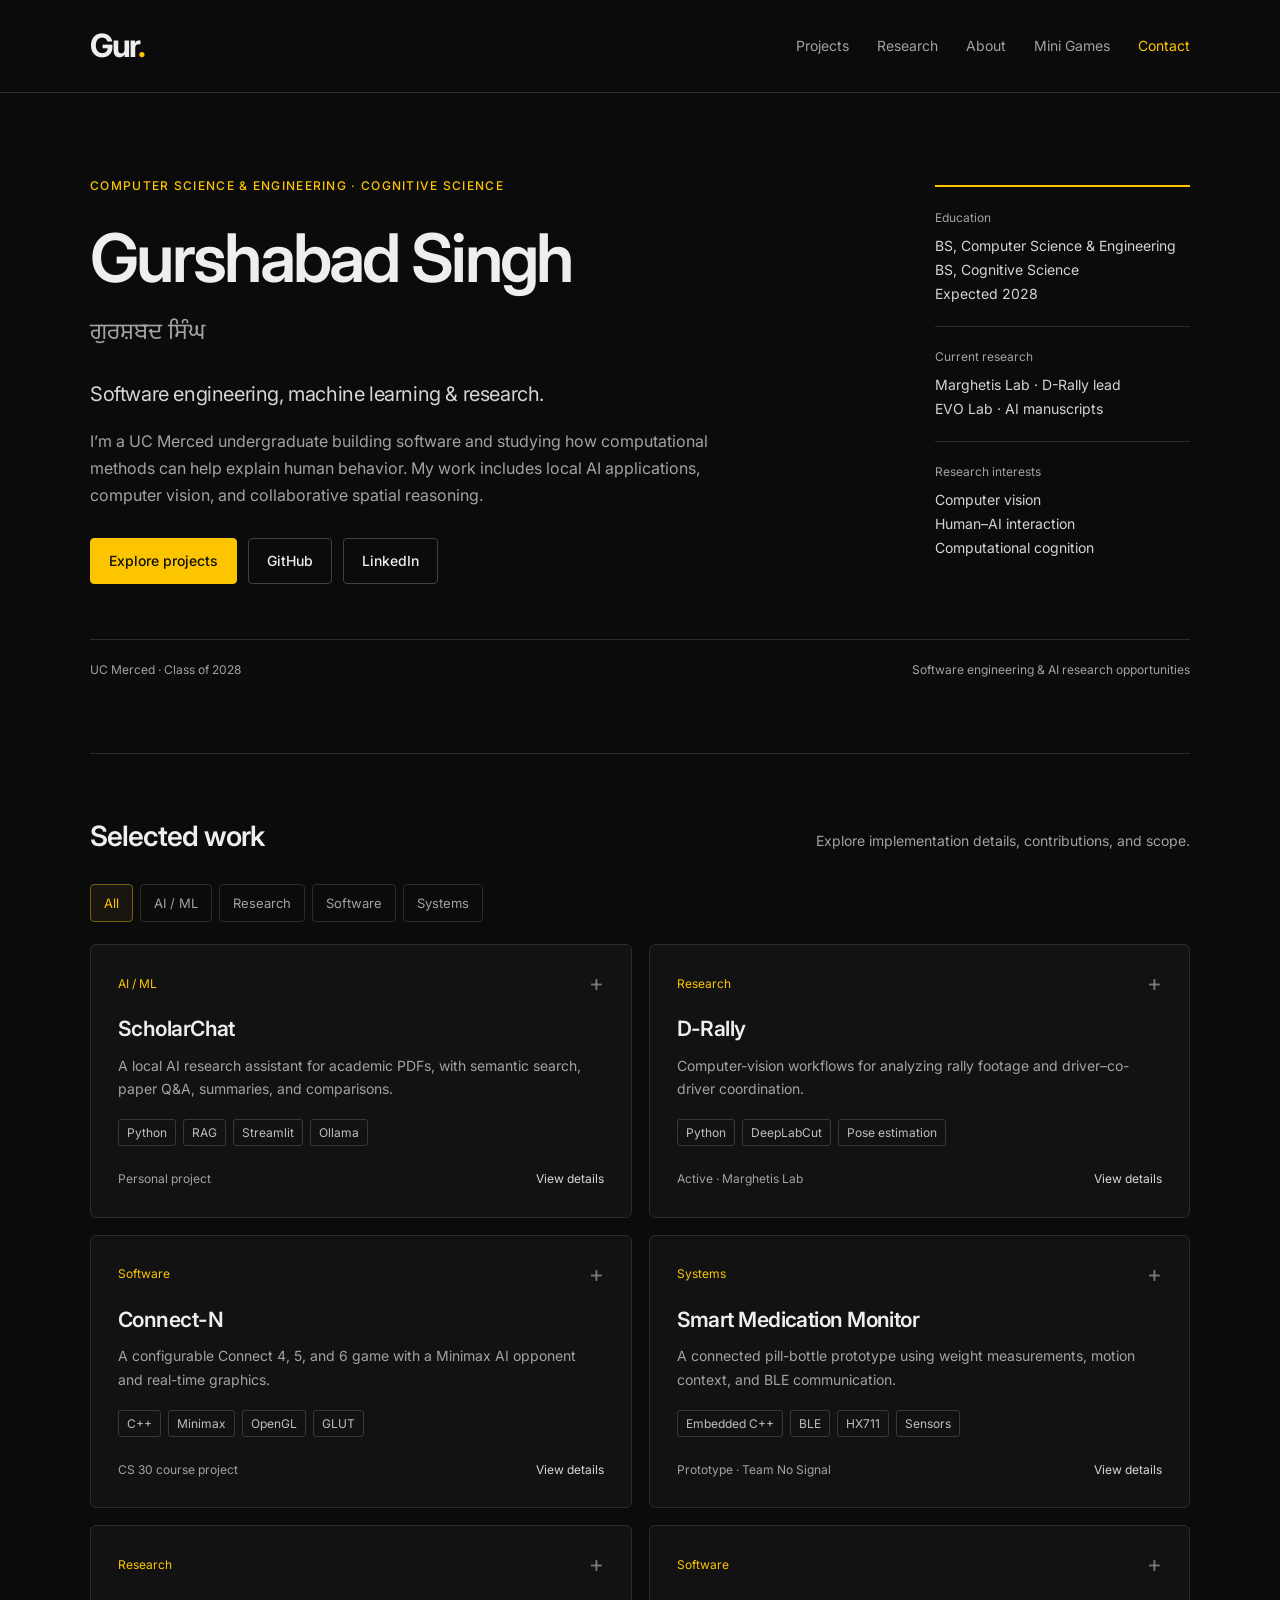
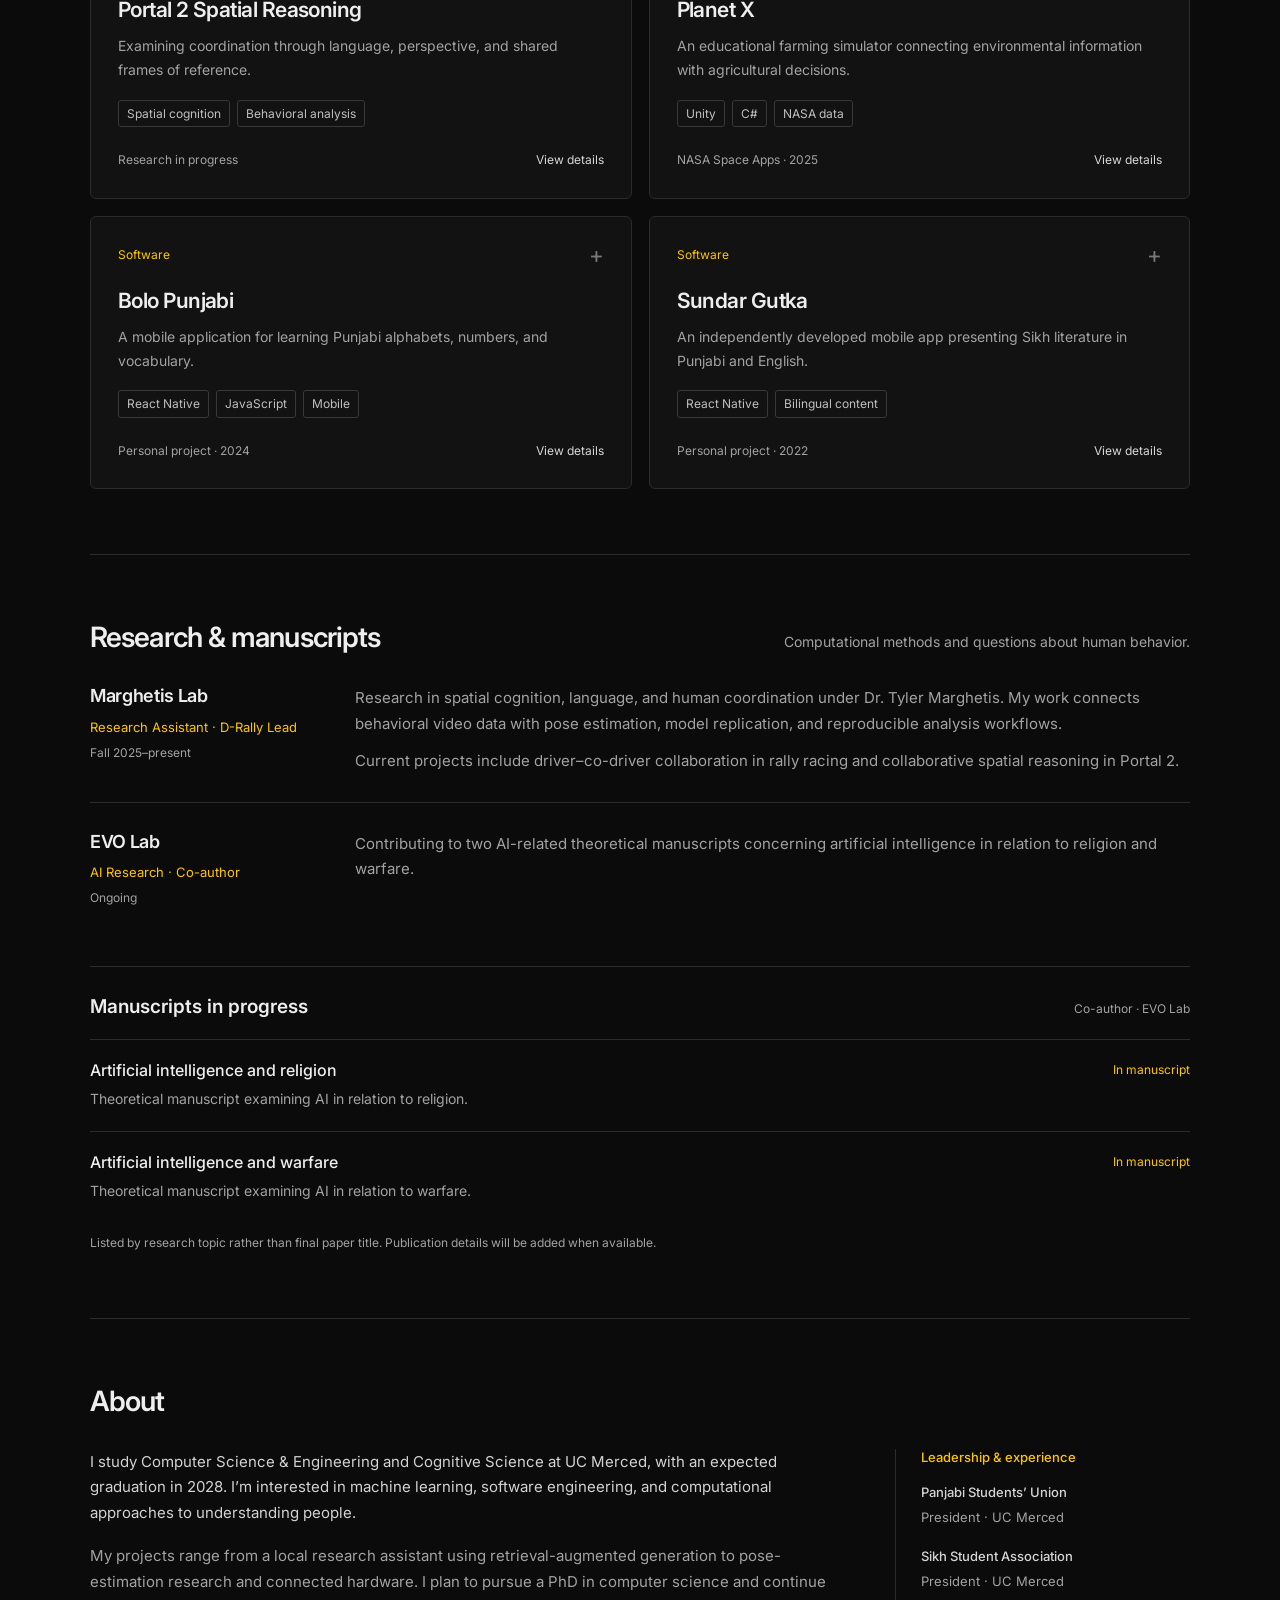
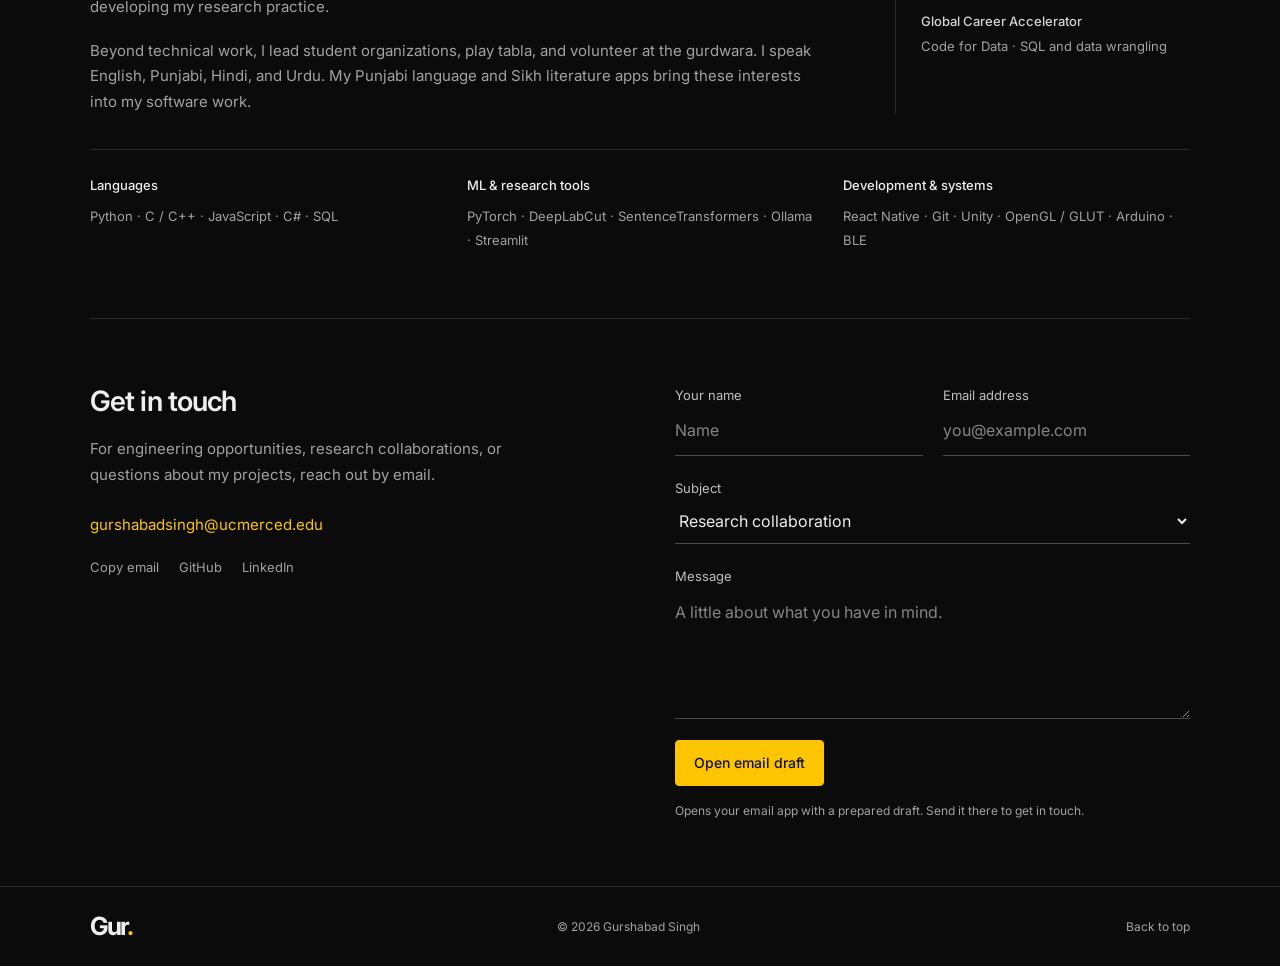
==== commit 25ad87cb: "Add link to Mini Games in navigation" ====
--- a/index.html
+++ b/index.html
@@ -25,6 +25,7 @@
         <a href="#projects">Projects</a>
         <a href="#research">Research</a>
         <a href="#about">About</a>
+        <a href="games.html">Mini Games</a>
         <a class="contact-link" href="#contact">Contact</a>
       </nav>
 
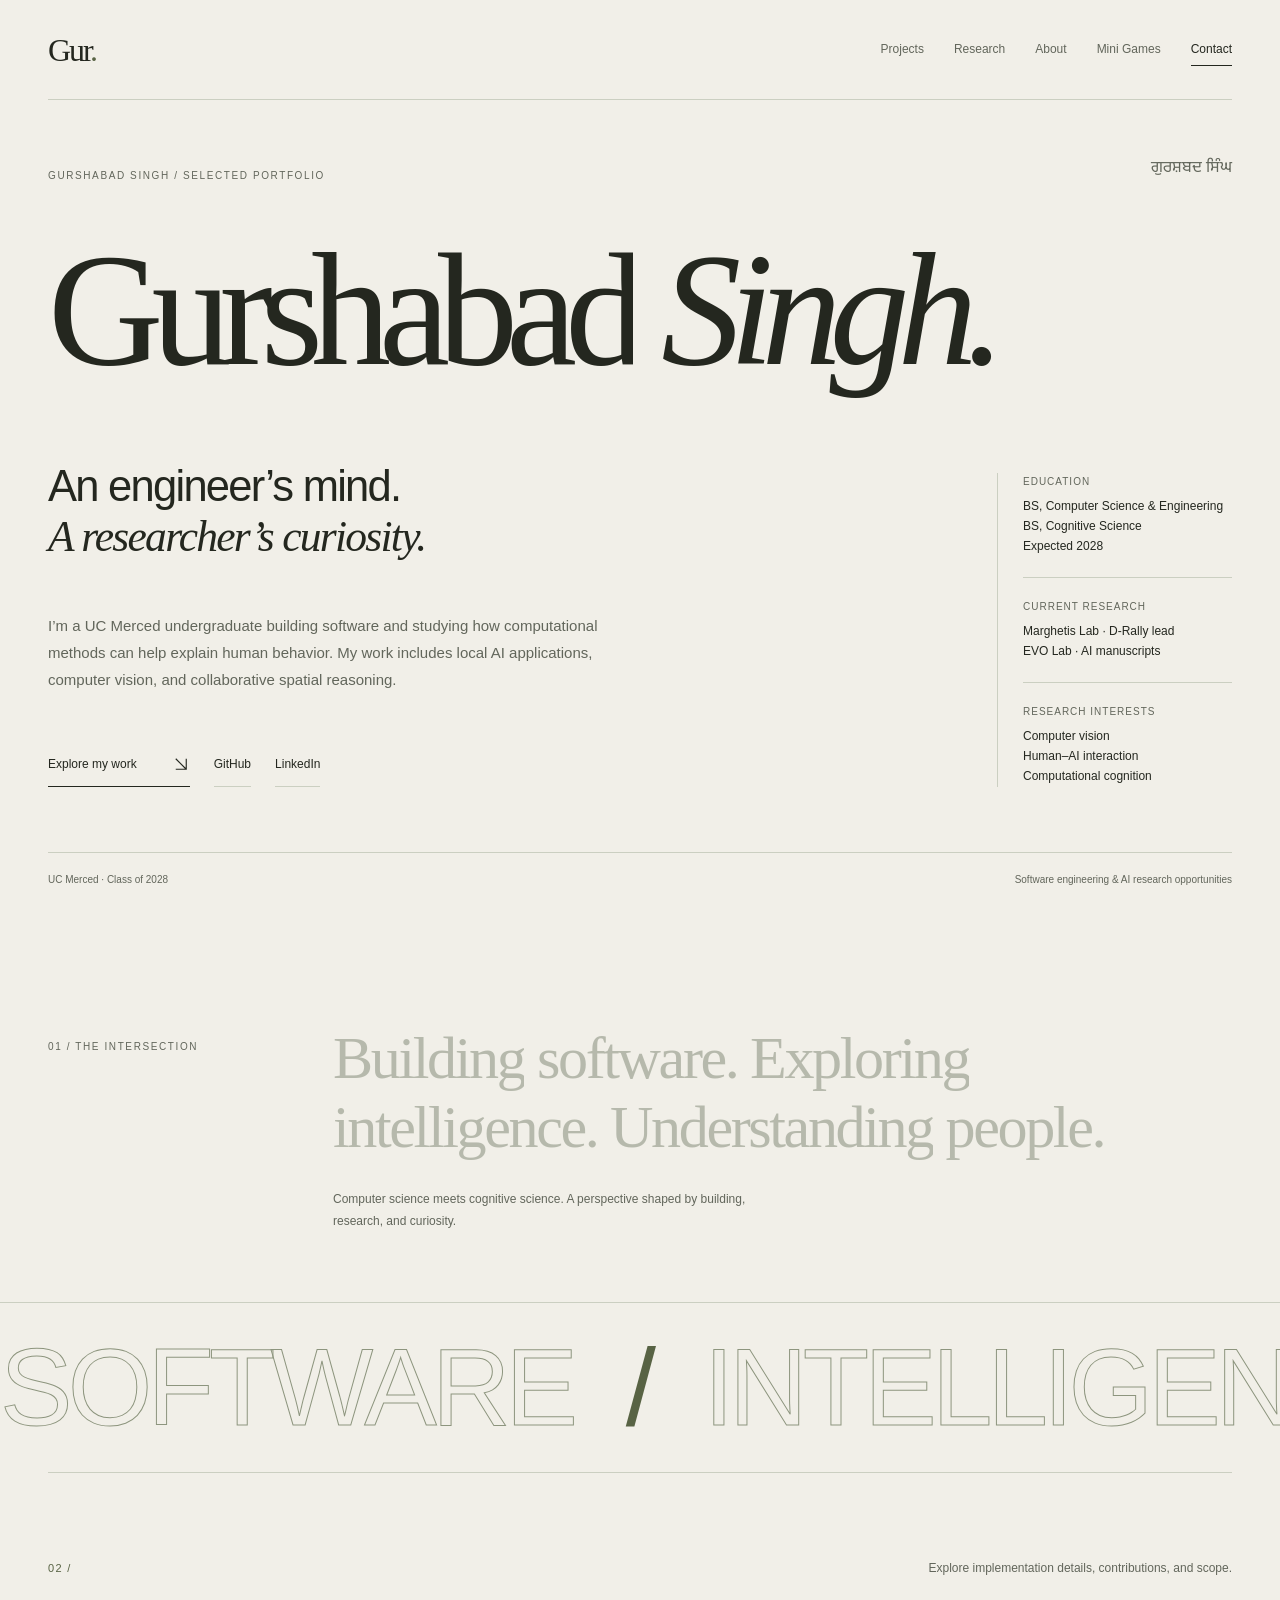
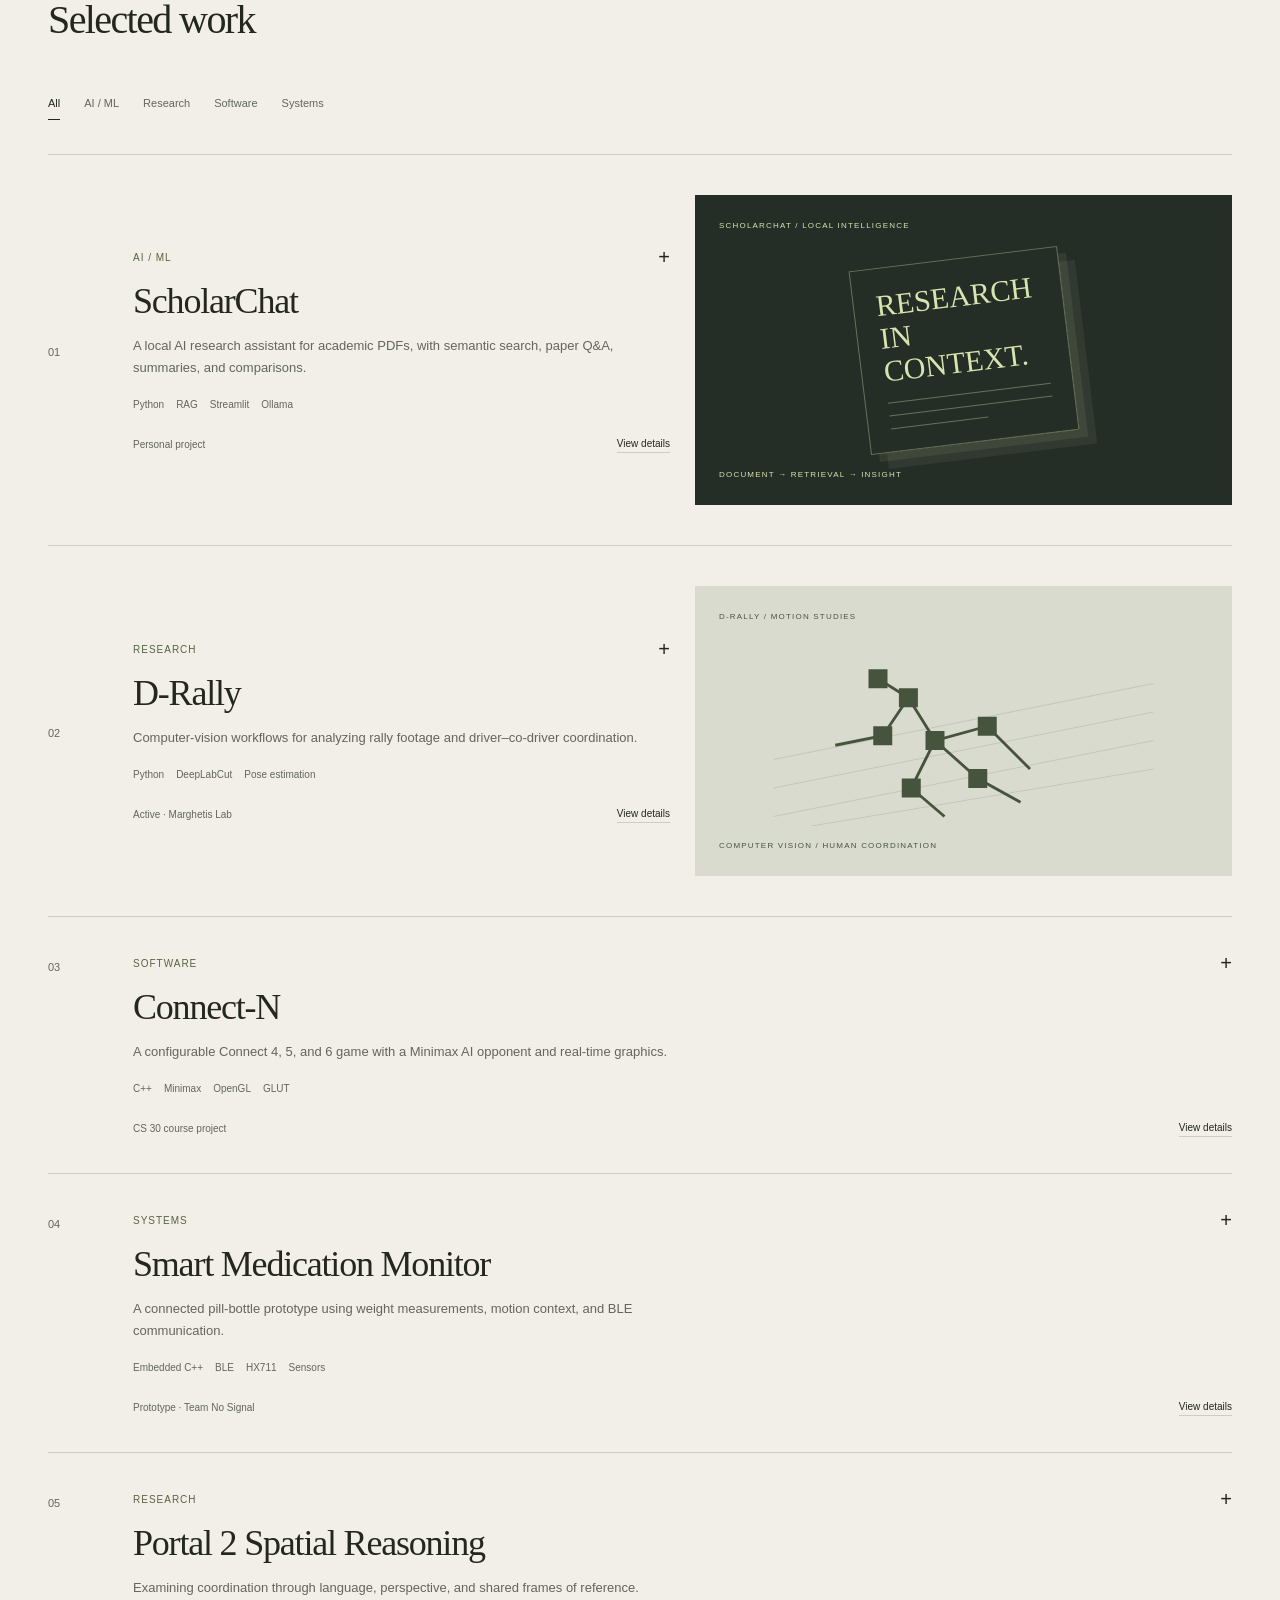
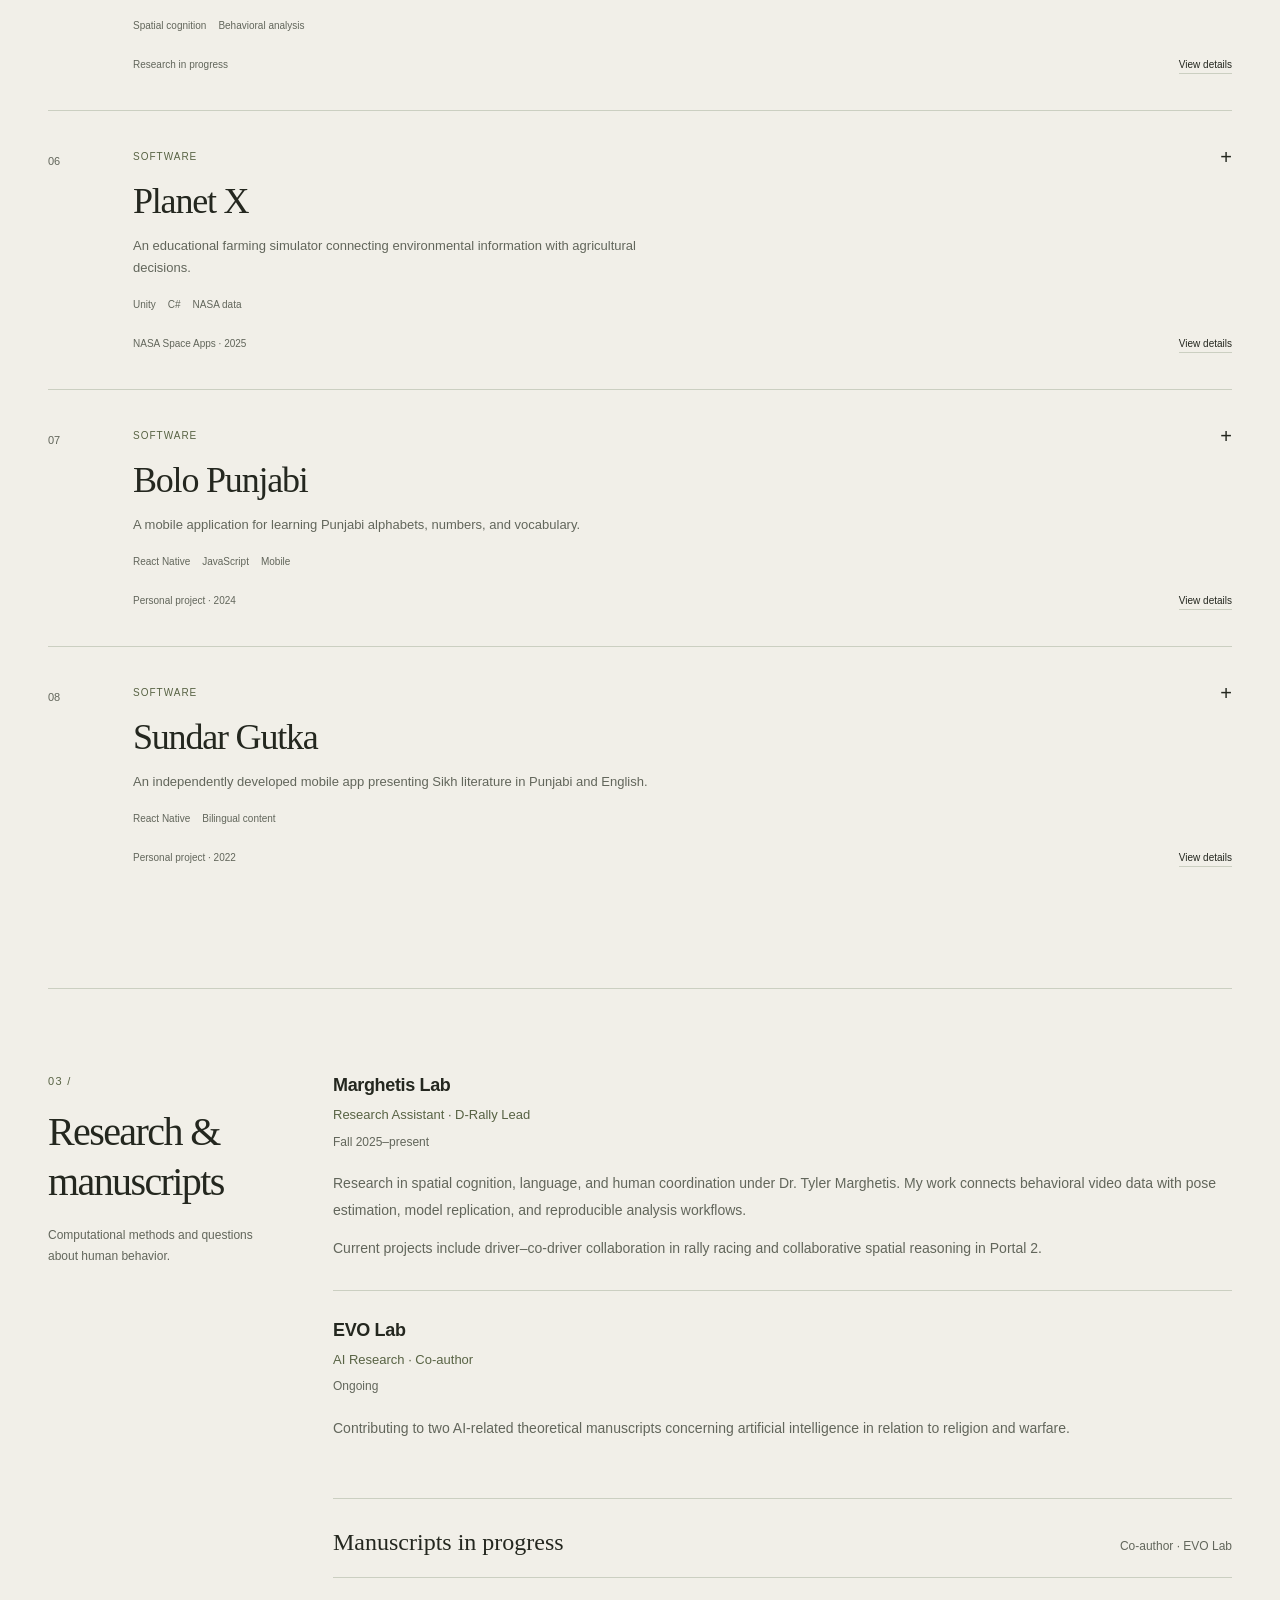
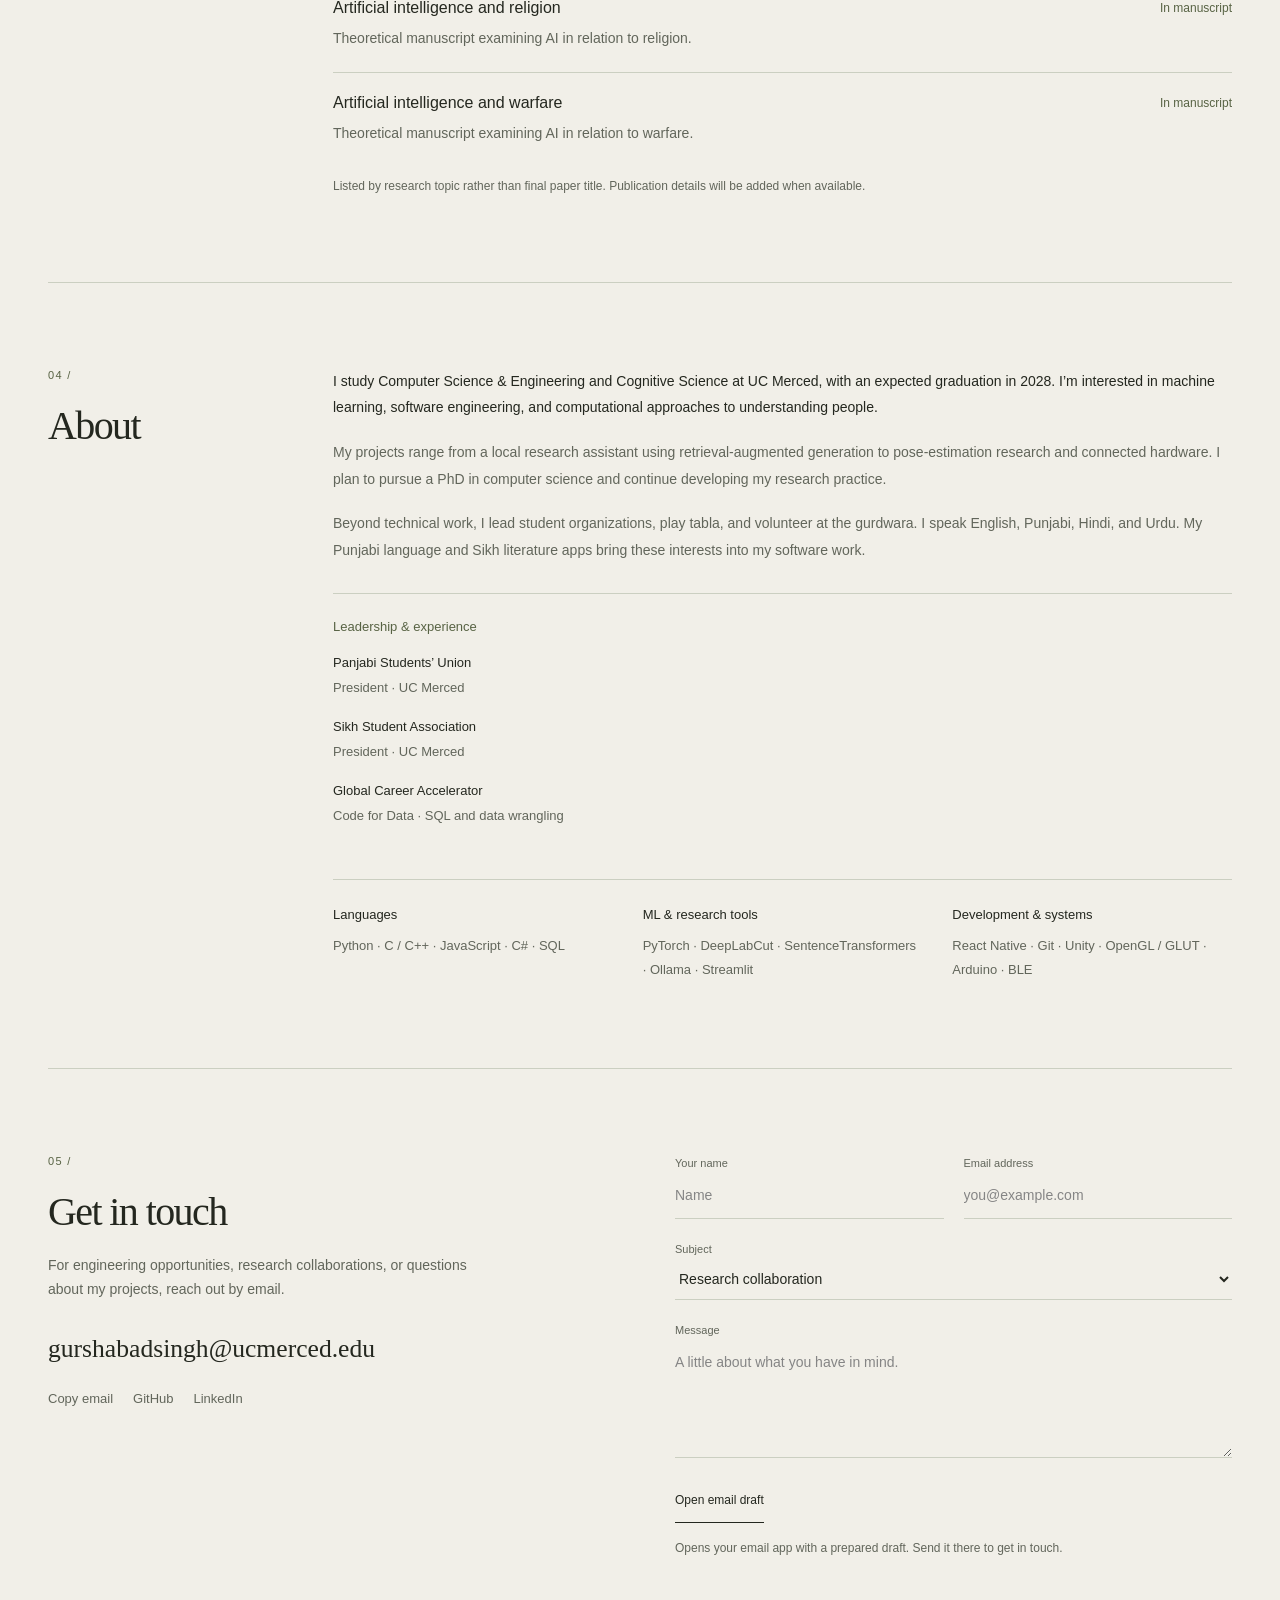
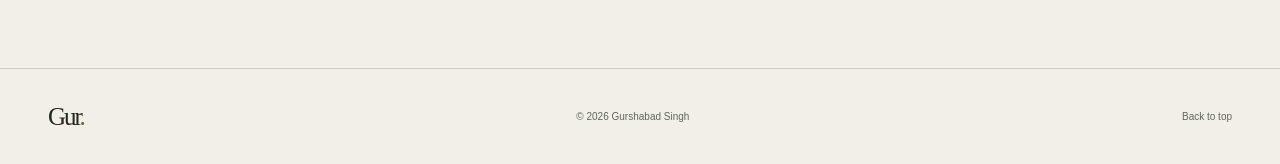
==== commit cab843fe: "Redesign portfolio with editorial layout and accessible scroll animations" ====
--- a/index.html
+++ b/index.html
@@ -6,14 +6,15 @@
   <meta name="theme-color" content="#0b0b0b">
   <meta name="description" content="Gurshabad Singh — software engineering, machine learning projects, and research in computer vision and cognitive science.">
   <title>Gurshabad Singh | SWE & Research</title>
-  <link rel="stylesheet" href="style.css">
-  <script src="script.js" defer></script>
+  <link rel="stylesheet" href="style.css?v=editorial-3">
+  <script src="motion.js?v=editorial-3" defer></script>
+  <script src="script.js?v=editorial-3" defer></script>
+  <link rel="stylesheet" href="editorial.css?v=3">
 </head>
 
 <body>
   <a class="skip-link" href="#main">Skip to content</a>
   <div class="reading-progress" aria-hidden="true"></div>
-  <div class="cursor-ring" aria-hidden="true"></div>
 
   <header>
     <div class="container header-inner">
@@ -40,10 +41,10 @@
     <section class="hero container">
       <div class="hero-grid">
         <div class="hero-intro">
-          <p class="eyebrow">Computer Science & Engineering · Cognitive Science</p>
-          <h1>Gurshabad Singh</h1>
+          <p class="eyebrow">Gurshabad Singh / Selected portfolio</p>
+          <h1 class="motion-title">Gurshabad <span class="title-accent">Singh.</span></h1>
           <p class="gurmukhi" lang="pa">ਗੁਰਸ਼ਬਦ ਸਿੰਘ</p>
-          <p class="hero-role">Software engineering, machine learning & research.</p>
+          <p class="hero-role">An engineer’s mind.<br><em>A researcher’s curiosity.</em></p>
 
           <p class="hero-description">
             I’m a UC Merced undergraduate building software and studying
@@ -53,7 +54,7 @@
           </p>
 
           <div class="hero-actions">
-            <a class="button primary" href="#projects">Explore projects</a>
+            <a class="button primary" href="#projects">Explore my work <svg aria-hidden="true" viewBox="0 0 24 24" fill="none"><path d="M5 5l14 14M5 19h14V5" stroke="currentColor" stroke-width="1.5"/></svg></a>
             <a class="button" href="https://github.com/singhgurshabad"
               target="_blank" rel="noopener noreferrer">GitHub</a>
             <a class="button" href="https://www.linkedin.com/in/gurshabadsingh/"
@@ -94,9 +95,22 @@
       </div>
     </section>
 
+    <section class="scroll-story" aria-label="My approach">
+      <div class="container story-layout">
+        <p class="eyebrow">01 / The intersection</p>
+        <div>
+          <h2 class="scroll-words">Building software. Exploring intelligence. Understanding people.</h2>
+          <p class="story-caption">Computer science meets cognitive science. A perspective shaped by building, research, and curiosity.</p>
+        </div>
+      </div>
+      <div class="discipline-window" aria-hidden="true">
+        <div class="discipline-track">SOFTWARE <span>/</span> INTELLIGENCE <span>/</span> PEOPLE <span>/</span></div>
+      </div>
+    </section>
+
     <section id="projects" class="section container">
       <div class="section-heading reveal">
-        <h2>Selected work</h2>
+        <h2><span class="section-index">02 /</span> Selected work</h2>
         <p>Explore implementation details, contributions, and scope.</p>
       </div>
 
@@ -116,7 +130,7 @@
 
     <section id="research" class="section container">
       <div class="section-heading reveal">
-        <h2>Research & manuscripts</h2>
+        <h2><span class="section-index">03 /</span> Research & manuscripts</h2>
         <p>Computational methods and questions about human behavior.</p>
       </div>
 
@@ -185,7 +199,7 @@
     </section>
 
     <section id="about" class="section container">
-      <div class="section-heading reveal"><h2>About</h2></div>
+      <div class="section-heading reveal"><h2><span class="section-index">04 /</span> About</h2></div>
 
       <div class="about-grid reveal">
         <div class="about-copy">
@@ -239,7 +253,7 @@
     <section id="contact" class="section container">
       <div class="contact-grid">
         <div class="reveal">
-          <h2>Get in touch</h2>
+          <h2><span class="section-index">05 /</span> Get in touch</h2>
           <p class="contact-copy">
             For engineering opportunities, research collaborations,
             or questions about my projects, reach out by email.
--- a/style.css
+++ b/style.css
@@ -56,29 +56,6 @@
   z-index: 100;
   pointer-events: none;
 }
-
-.cursor-ring {
-  display: none;
-  position: fixed;
-  top: 0;
-  left: 0;
-  width: 30px;
-  height: 30px;
-  border: 1px solid rgba(253,197,0,.65);
-  border-radius: 50%;
-  pointer-events: none;
-  z-index: 200;
-  opacity: 0;
-  transition: width .18s, height .18s, background .18s, opacity .18s;
-}
-
-.cursor-ring.active {
-  width: 44px;
-  height: 44px;
-  background: rgba(253,197,0,.06);
-}
-
-.cursor-ring.pressed { background: rgba(253,197,0,.16); }
 
 header { border-bottom: 1px solid var(--line); }
 
@@ -626,10 +603,6 @@
 @keyframes dialog-enter {
   from { opacity: 0; transform: translateY(8px) scale(.99); }
   to { opacity: 1; transform: translateY(0) scale(1); }
-}
-
-@media (hover: hover) and (pointer: fine) and (prefers-reduced-motion: no-preference) {
-  .cursor-ring { display: block; }
 }
 
 @media (max-width: 900px) {
@@ -700,5 +673,164 @@
 
   .reveal.pending { opacity: 1; transform: none; }
   .project-card { transform: none; }
-  .cursor-ring { display: none; }
-}
+}
+
+/* Motion language: warm light, precise lines, and soft spring settling. */
+.hero { position: relative; isolation: isolate; }
+.hero-atmosphere {
+  position: absolute;
+  inset: 0 -30px;
+  overflow: hidden;
+  z-index: -1;
+  pointer-events: none;
+  mask-image: linear-gradient(transparent, #000 15%, #000 65%, transparent);
+}
+.aurora {
+  position: absolute;
+  width: 85%;
+  height: 115%;
+  top: -30%;
+  right: -15%;
+  background: radial-gradient(ellipse at 60% 40%, #fdc50019, transparent 60%),
+    radial-gradient(ellipse at 30% 70%, #d68d1110, transparent 50%);
+  animation: aurora-drift 16s ease-in-out infinite alternate;
+}
+.hero-gridlines {
+  position: absolute;
+  inset: 0;
+  background-image: linear-gradient(#fdc50009 1px, transparent 1px), linear-gradient(90deg, #fdc50009 1px, transparent 1px);
+  background-size: 56px 56px;
+  mask-image: radial-gradient(ellipse at 80% 30%, #000, transparent 65%);
+}
+@keyframes aurora-drift {
+  from { transform: translate(-5%, 0) rotate(-8deg) scale(1); }
+  to { transform: translate(5%, 8%) rotate(8deg) scale(1.15); }
+}
+.hero-intro, .profile-summary, .games-intro { animation: none; }
+.word-mask { display: inline-block; overflow: clip; vertical-align: bottom; padding-bottom: .12em; margin-bottom: -.12em; }
+.word-mask > span { display: inline-block; }
+.title-accent {
+  color: var(--yellow);
+  background: linear-gradient(110deg, #fdc500 15%, #fff4c0 45%, #fdc500 65%);
+  background-size: 220% 100%;
+  background-clip: text;
+  -webkit-text-fill-color: transparent;
+  animation: title-light 7s ease-in-out infinite;
+}
+@keyframes title-light { 0%, 100% { background-position: 100% 0; } 50% { background-position: 0 0; } }
+.profile-summary { position: relative; }
+.profile-summary::before {
+  content: "";
+  position: absolute;
+  top: -3px;
+  left: 0;
+  width: 30%;
+  height: 4px;
+  background: linear-gradient(90deg, transparent, #fff2ba, transparent);
+  box-shadow: 0 0 22px #fdc50055;
+  animation: border-sweep 6s ease-in-out infinite alternate;
+}
+@keyframes border-sweep { to { left: 70%; } }
+.button, .copy-email {
+  transition: translate .6s cubic-bezier(.16,1.6,.3,1), background .2s, border-color .2s, transform .2s, box-shadow .3s;
+}
+.button.primary:hover { box-shadow: 0 6px 30px #fdc50028; }
+.button:active { transform: scale(.97); }
+.project-card, .game-card {
+  transform: perspective(1000px) rotateX(var(--rx, 0deg)) rotateY(var(--ry, 0deg));
+  transition: border-color .3s, background .3s, transform .35s cubic-bezier(.2,.8,.2,1), box-shadow .3s;
+}
+.project-card::before, .game-card::before {
+  content: "";
+  position: absolute;
+  inset: 0;
+  border-radius: inherit;
+  background: radial-gradient(420px circle at var(--mx, 50%) var(--my, 50%), #fdc50015, transparent 65%);
+  pointer-events: none;
+  opacity: 0;
+  transition: opacity .4s;
+}
+.project-card.pointer-lit::before, .game-card.pointer-lit::before { opacity: 1; }
+.project-card.pointer-lit, .game-card.pointer-lit {
+  border-color: #8c712e;
+  box-shadow: 0 16px 50px -24px #000, inset 0 1px #ffe5a010;
+}
+.project-card h3, .game-card h2 { transition: translate .4s cubic-bezier(.16,1,.3,1), color .3s; }
+.project-card:hover h3, .game-card:hover h2 { translate: 3px 0; color: #fff1c1; }
+.reveal.visible { animation: reveal-rise .8s cubic-bezier(.16,1,.3,1) var(--reveal-delay, 0ms) both; }
+@keyframes reveal-rise {
+  from { opacity: 0; translate: 0 28px; }
+  to { opacity: 1; translate: 0 0; }
+}
+.filters button { transition: color .25s, border-color .25s, background .25s, box-shadow .25s; }
+.filters button[aria-pressed="true"] { box-shadow: inset 0 -2px #fdc500; }
+dialog[open] { animation: none; }
+dialog[open]::backdrop { animation: backdrop-enter .4s ease both; }
+@keyframes backdrop-enter { from { background: #0000; backdrop-filter: blur(0); } to { background: #000c; backdrop-filter: blur(8px); } }
+body:has(#project-dialog[open]) { overflow: hidden; }
+@view-transition { navigation: auto; }
+@media (max-width: 720px) {
+  .hero-atmosphere { inset-inline: -15px; }
+  .aurora { animation: none; }
+}
+@media (prefers-reduced-motion: reduce) {
+  .title-accent { background: none; -webkit-text-fill-color: currentColor; }
+  .project-card, .game-card { transform: none !important; }
+  .button, .copy-email, .project-card h3, .game-card h2 { translate: none !important; }
+  .reveal.pending { opacity: 1; translate: none; }
+  ::view-transition-group(*), ::view-transition-old(*), ::view-transition-new(*) { animation: none !important; }
+}
+
+/* Editorial scroll sequence: driven by scroll position, with native scrolling. */
+.scroll-story { padding: 95px 0 0; border-top: 1px solid var(--line); overflow: clip; }
+.story-layout { display: grid; grid-template-columns: 220px minmax(0, 1fr); gap: 45px; }
+.story-layout > .eyebrow { padding-top: 15px; }
+.scroll-words { font-size: clamp(36px, 4.9vw, 68px); line-height: 1.12; letter-spacing: -.055em; max-width: 850px; }
+.scroll-word { color: var(--text); }
+.scroll-enabled .scroll-word {
+  color: #494842;
+  background: linear-gradient(90deg, #f3eedb var(--word-fill, 0%), #494842 var(--word-fill, 0%));
+  background-clip: text;
+  -webkit-text-fill-color: transparent;
+}
+.story-caption { max-width: 460px; color: var(--muted); font-size: 14px; margin-top: 28px; }
+.discipline-window { margin-top: 75px; padding: 18px 0 30px; overflow: clip; border-top: 1px solid var(--line); }
+.discipline-track {
+  width: max-content;
+  font-size: clamp(60px, 11.5vw, 170px);
+  line-height: 1.15;
+  font-weight: 600;
+  letter-spacing: -.06em;
+  color: transparent;
+  -webkit-text-stroke: 1px #6b6550;
+  transform: translateX(var(--track-x, 0px));
+}
+.discipline-track span { color: var(--yellow); -webkit-text-stroke: 0; margin-inline: .25em; }
+.section-index { display: block; font-size: 11px; line-height: 1.4; letter-spacing: .12em; color: var(--yellow); margin-bottom: 12px; font-weight: 500; }
+.scroll-enabled .scroll-card {
+  opacity: var(--card-opacity, 1);
+  translate: 0 var(--card-y, 0px);
+  scale: var(--card-scale, 1);
+  rotate: var(--card-angle, 0deg);
+}
+@media (min-width: 901px) {
+  #research, #about { display: grid; grid-template-columns: 250px minmax(0, 1fr); column-gap: 45px; align-items: start; }
+  #research > .section-heading, #about > .section-heading { position: sticky; top: 40px; grid-column: 1; grid-row: 1 / span 10; display: block; }
+  #research > .section-heading p { margin-top: 18px; max-width: 220px; }
+  #research > :not(.section-heading), #about > :not(.section-heading) { grid-column: 2; }
+  #research .research-entry { grid-template-columns: 1fr; gap: 18px; }
+  #about .about-grid { grid-template-columns: 1fr; gap: 30px; }
+  #about .about-aside { border-left: 0; padding-left: 0; border-top: 1px solid var(--line); padding-top: 25px; }
+}
+@media (max-width: 720px) {
+  .scroll-story { padding-top: 50px; }
+  .story-layout { grid-template-columns: 1fr; gap: 24px; }
+  .story-layout > .eyebrow { padding: 0; }
+  .scroll-words { font-size: clamp(35px, 9.7vw, 60px); }
+  .discipline-window { margin-top: 42px; }
+}
+@media (prefers-reduced-motion: reduce) {
+  .scroll-enabled .scroll-word { background: none; color: var(--text); -webkit-text-fill-color: currentColor; }
+  .scroll-enabled .scroll-card { opacity: 1; translate: none; scale: none; rotate: none; }
+  .discipline-track { transform: none; }
+}
--- a/editorial.css
+++ b/editorial.css
@@ -0,0 +1,125 @@
+/* An editorial identity for Gurshabad Singh. */
+:root { --bg:#f1efe8; --surface:#e8e6de; --text:#24271f; --muted:#62665b; --line:#cbcfc1; --yellow:#586344; --yellow-hover:#414d2f; }
+body { font-family: Arial, Helvetica, sans-serif; }
+.container { width:min(1280px,calc(100% - 96px)); }
+::selection { background:#d7e4ae; color:#24271f; }
+header { border:0; }
+.header-inner { min-height:100px; border-bottom:1px solid var(--line); }
+.logo { font-family:Georgia,serif; font-size:32px; font-weight:400; letter-spacing:-2px; }
+nav { font-size:12px; gap:30px; }
+nav .contact-link { border-bottom:1px solid var(--text); color:var(--text); }
+.hero { padding:55px 0 35px; }
+.hero-grid { grid-template-columns:minmax(0,1fr) 235px; gap:50px; align-items:end; }
+.hero-intro { display:contents; }
+.hero-intro > .eyebrow { grid-column:1 / -1; }
+.eyebrow { color:var(--muted); font-size:10px; letter-spacing:.16em; }
+.hero h1 { grid-column:1 / -1; grid-row:2; font-family:Georgia,'Times New Roman',serif; font-size:clamp(80px,12.5vw,180px); font-weight:400; letter-spacing:-.075em; line-height:.95; margin:0; padding-bottom:20px; }
+.title-accent { background:none; color:var(--text); -webkit-text-fill-color:currentColor; animation:none; font-style:italic; }
+.hero .gurmukhi { grid-column:2; grid-row:1; margin:0; text-align:right; font-size:16px; }
+.hero-role { grid-column:1; grid-row:3; font-size:clamp(27px,3.4vw,45px); font-weight:400; line-height:1.16; margin:5px 0 0; letter-spacing:-.04em; }
+.hero-role em { font-family:Georgia,serif; font-weight:400; }
+.hero-description { grid-column:1; grid-row:4; max-width:570px; font-size:15px; margin:0; line-height:1.8; }
+.hero-actions { grid-column:1; grid-row:5; margin:0; gap:24px; }
+.button { border:0; border-radius:0; padding:10px 0; font-size:12px; min-height:44px; border-bottom:1px solid var(--line); gap:35px; }
+.button.primary { color:var(--text); background:none; border-color:var(--text); }
+.button:hover,.button.primary:hover { color:var(--yellow); background:none; border-color:var(--yellow); box-shadow:none; transform:none; }
+.button.primary span { font-size:22px; }
+.profile-summary { grid-column:2; grid-row:3 / span 3; border-top:0; padding:0 0 0 25px; border-left:1px solid var(--line); margin:0; }
+.profile-summary::before { display:none; }
+.profile-summary dd { color:var(--text); font-size:12px; }
+.profile-summary dt { font-size:10px; text-transform:uppercase; letter-spacing:.1em; }
+.hero-footer { margin-top:65px; padding-top:18px; font-size:10px; }
+.scroll-story { border-top:0; padding-top:100px; }
+.story-layout { grid-template-columns:235px 1fr; gap:50px; }
+.scroll-words { font-family:Georgia,serif; font-weight:400; font-size:clamp(36px,4.7vw,65px); line-height:1.15; letter-spacing:-.04em; }
+.scroll-enabled .scroll-word { background-image:linear-gradient(90deg,#24271f var(--word-fill,0%),#b6b9ac var(--word-fill,0%)); }
+.story-caption { font-size:12px; line-height:1.8; }
+.discipline-window { margin-top:70px; padding:22px 0; }
+.discipline-track { font-size:clamp(52px,8.5vw,120px); letter-spacing:-.045em; -webkit-text-stroke:1px #8d957e; font-weight:400; }
+.discipline-track span { color:var(--yellow); }
+.section { padding:85px 0; }
+h2 { font-family:Georgia,serif; font-weight:400; font-size:40px; letter-spacing:-.04em; }
+.section-index { font-family:Arial,sans-serif; margin-bottom:18px; }
+.section-heading { margin-bottom:42px; }
+.section-heading p { font-size:12px; }
+.filters { gap:24px; margin-bottom:34px; }
+.filters button { border:0; border-bottom:1px solid transparent; padding:7px 0; border-radius:0; font-size:11px; }
+.filters button[aria-pressed="true"] { color:var(--text); background:none; border-color:var(--text); box-shadow:none; }
+.project-grid { display:block; perspective:none; }
+.project-card { display:grid; grid-template-columns:60px minmax(0,1fr); gap:25px; min-height:0; padding:36px 0; border:0; border-top:1px solid var(--line); background:none; border-radius:0; overflow:visible; transform:none; box-shadow:none; }
+.project-card::before { display:none; }
+.project-card:hover,.project-card:focus-visible { background:none; border-color:var(--text); }
+.project-card h3 { font-family:Georgia,serif; font-weight:400; font-size:36px; letter-spacing:-1.2px; color:var(--text); }
+.project-card:hover h3 { color:var(--yellow); translate:0; }
+.project-card p { font-size:13px; max-width:550px; }
+.work-number { font-size:11px; color:var(--muted); padding-top:5px; }
+.work-content { min-width:0; }
+.project-top { margin-bottom:12px; }
+.project-category { font-size:10px; text-transform:uppercase; letter-spacing:.1em; }
+.project-mark { font-size:20px; color:var(--text); }
+.project-bottom { padding-top:22px; font-size:10px; }
+.details-label { color:var(--text); border-bottom:1px solid var(--line); }
+.tags { gap:12px; margin-top:18px; }
+.tag { border:0; border-radius:0; padding:0; color:var(--muted); font-size:10px; }
+.featured-work { grid-template-columns:60px minmax(0,1fr) minmax(0,1fr); align-items:center; padding:40px 0; gap:25px; }
+.work-art { min-height:290px; padding:24px; display:flex; flex-direction:column; justify-content:space-between; overflow:hidden; }
+.art-scholar { background:#252d27; color:#d7e4ae; }
+.art-rally { background:#dadbcf; color:#47543d; }
+.art-caption,.art-footnote { font-size:8px; letter-spacing:.15em; }
+.paper-stack { margin:25px auto; width:210px; padding:22px; border:1px solid #d7e4ae60; transform:rotate(-7deg); box-shadow:8px 8px 0 #d7e4ae15,16px 16px 0 #d7e4ae10; transition:transform .7s cubic-bezier(.16,1,.3,1); }
+.paper-stack span { font-family:Georgia,serif; font-size:30px; line-height:1; }
+.paper-stack i { display:block; height:1px; background:#d7e4ae60; margin-top:12px; }
+.paper-stack i:last-child { width:60%; }
+.featured-work:hover .paper-stack { transform:rotate(0); }
+.art-rally svg { width:100%; height:190px; transition:transform .7s; }
+.featured-work:hover svg { transform:translateX(5px); }
+.research-role,.manuscript-status { color:var(--yellow); }
+.research-copy p,.about-copy p,.manuscript p { font-size:14px; line-height:1.9; }
+.about-copy p:first-child { color:var(--text); }
+.about-aside strong { color:var(--text); }
+.manuscripts-heading h3 { font-family:Georgia,serif; font-weight:400; font-size:24px; }
+.contact-copy { font-size:14px; }
+.email-link { font-family:Georgia,serif; font-size:clamp(17px,2vw,26px); color:var(--text); }
+form label { color:var(--muted); font-size:11px; }
+input,select,textarea { color:var(--text); border-color:var(--line); font-size:14px; }
+select option { background:var(--bg); }
+footer { margin-top:25px; }
+.footer-inner { padding:35px 0; font-size:10px; }
+dialog { background:var(--bg); border:0; border-radius:0; color:var(--text); }
+dialog h2 { font-family:Georgia,serif; font-weight:400; }
+.dialog-description { color:var(--text); }
+.close-dialog { color:var(--text); border-color:var(--line); border-radius:0; }
+.close-dialog:hover { background:var(--surface); }
+.games-grid { gap:35px; }
+.game-card { border:0; border-top:1px solid var(--line); border-radius:0; padding:28px 0; background:none; }
+.game-card::before { display:none; }
+.game-card:hover { background:none; transform:none; box-shadow:none; }
+.game-card h2 { font-family:Georgia,serif; font-weight:400; font-size:32px; }
+.game-card:hover h2 { color:var(--text); translate:0; }
+.reading-progress { background:var(--yellow); height:1px; }
+@media(min-width:901px) { #research,#about { grid-template-columns:235px minmax(0,1fr); column-gap:50px; } }
+@media(max-width:900px) { .container { width:calc(100% - 48px); } .hero-grid { gap:30px; } .featured-work { grid-template-columns:35px 1fr 1fr; gap:15px; } .work-art { padding:18px; } .story-layout { grid-template-columns:150px 1fr; gap:30px; } }
+@media(max-width:720px) {
+ .container { width:calc(100% - 40px); } .header-inner { min-height:76px; } nav { background:var(--bg); }
+ .hero { padding:38px 0 25px; } .hero-grid { grid-template-columns:1fr; gap:25px; }
+ .hero h1 { font-size:clamp(62px,14.8vw,105px); line-height:.98; padding:0; }
+ .hero h1 .word-mask { display:block; width:max-content; }
+ .hero .gurmukhi { grid-column:1; grid-row:3; text-align:left; font-size:15px; }
+ .hero-role { grid-row:4; font-size:32px; }
+ .hero-description { grid-row:5; font-size:13px; }
+ .hero-actions { grid-row:6; gap:20px; }
+ .profile-summary { grid-column:1; grid-row:7; border-left:0; border-top:1px solid var(--line); padding:20px 0 0; grid-template-columns:1fr 1fr; gap:20px; }
+ .hero-footer { margin-top:30px; gap:8px; }
+ .scroll-story { padding-top:55px; } .story-layout { grid-template-columns:1fr; gap:24px; }
+ .scroll-words { font-size:39px; } .discipline-window { margin-top:40px; }
+ .section { padding:55px 0; } h2 { font-size:34px; }
+ .project-card,.featured-work { grid-template-columns:25px minmax(0,1fr); gap:12px; padding:28px 0; }
+ .work-art { grid-column:2; margin-top:16px; min-height:240px; }
+ .project-card h3 { font-size:30px; } .project-bottom { flex-wrap:wrap; }
+ .filters { gap:20px; } .filters button { font-size:10px; }
+ .contact-grid { gap:40px; } .email-link { font-size:20px; }
+}
+@media(prefers-reduced-motion:reduce) { .scroll-enabled .scroll-word { background:none; color:var(--text); } .paper-stack,.art-rally svg { transition:none; } }
+.hero-intro > .eyebrow { grid-row:1; }
+.hero-role { color:var(--text); }
+.hero-actions .button svg { width:18px; height:18px; }
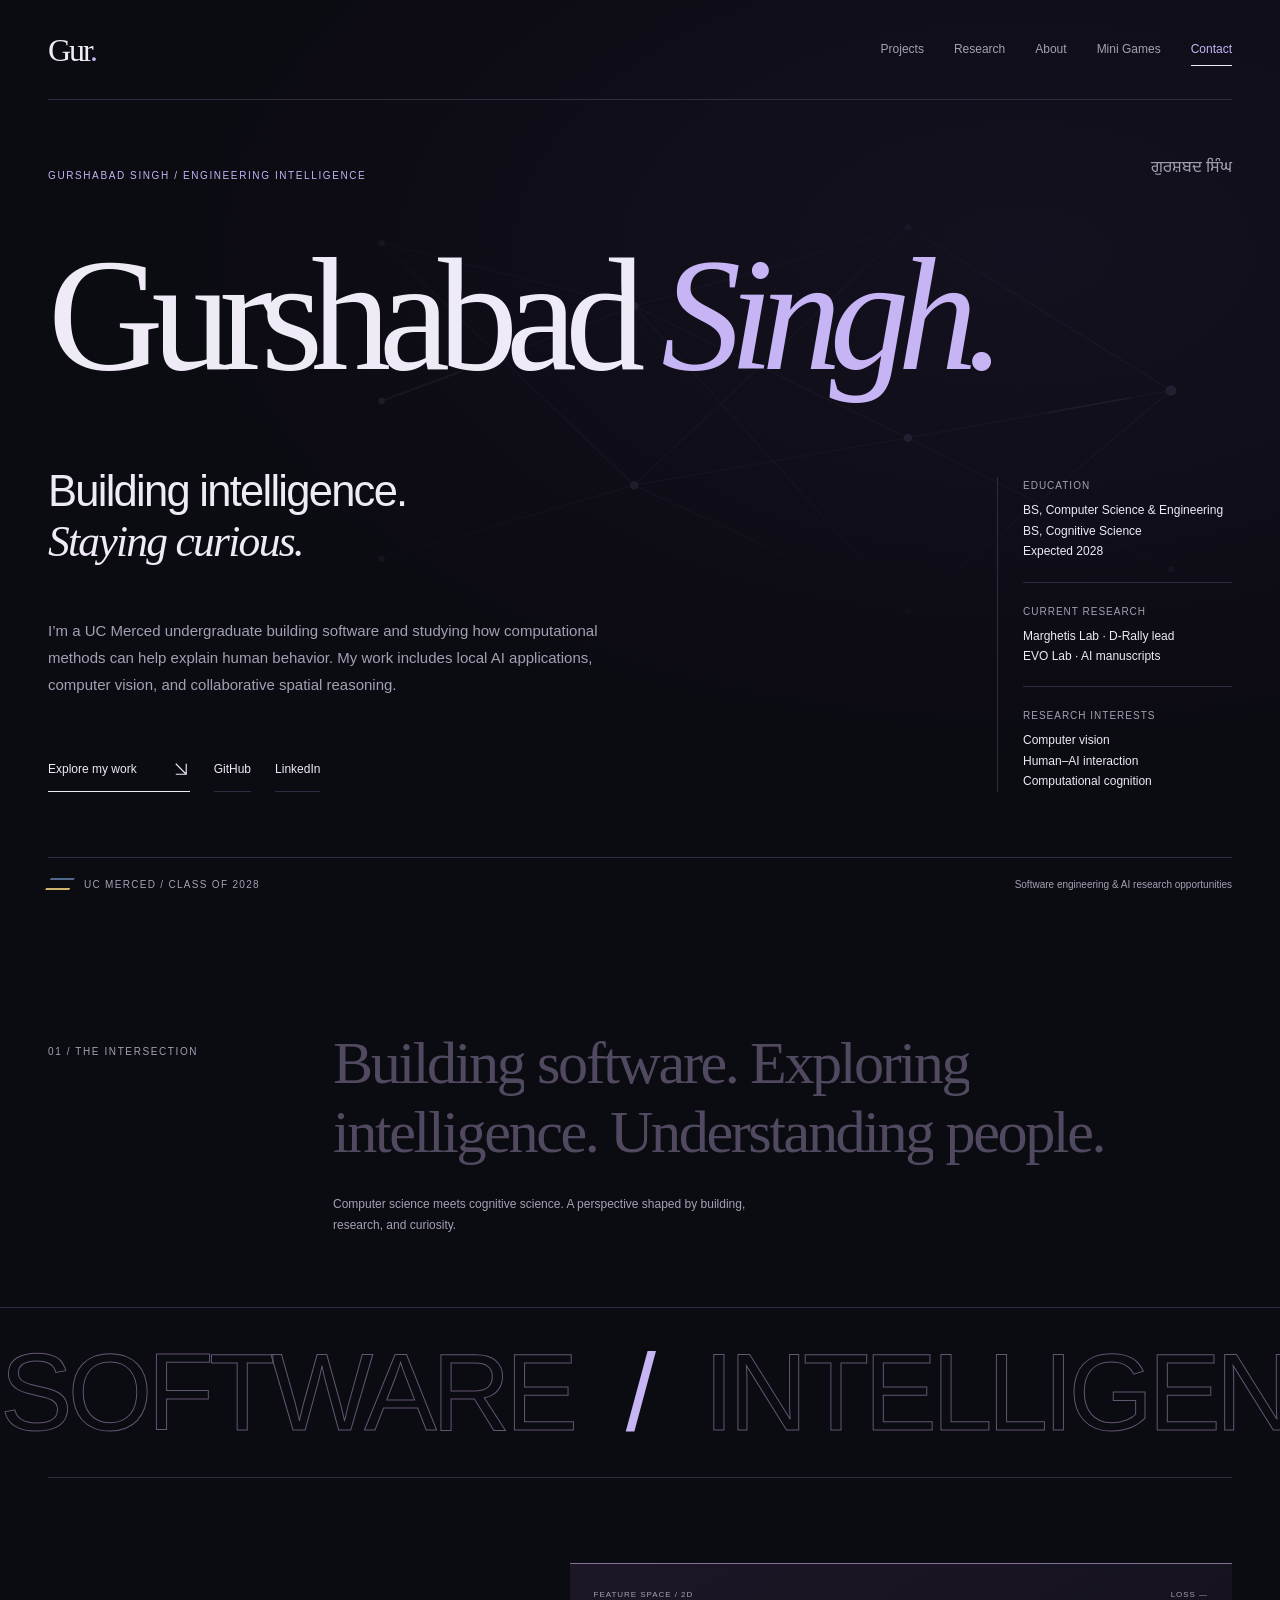
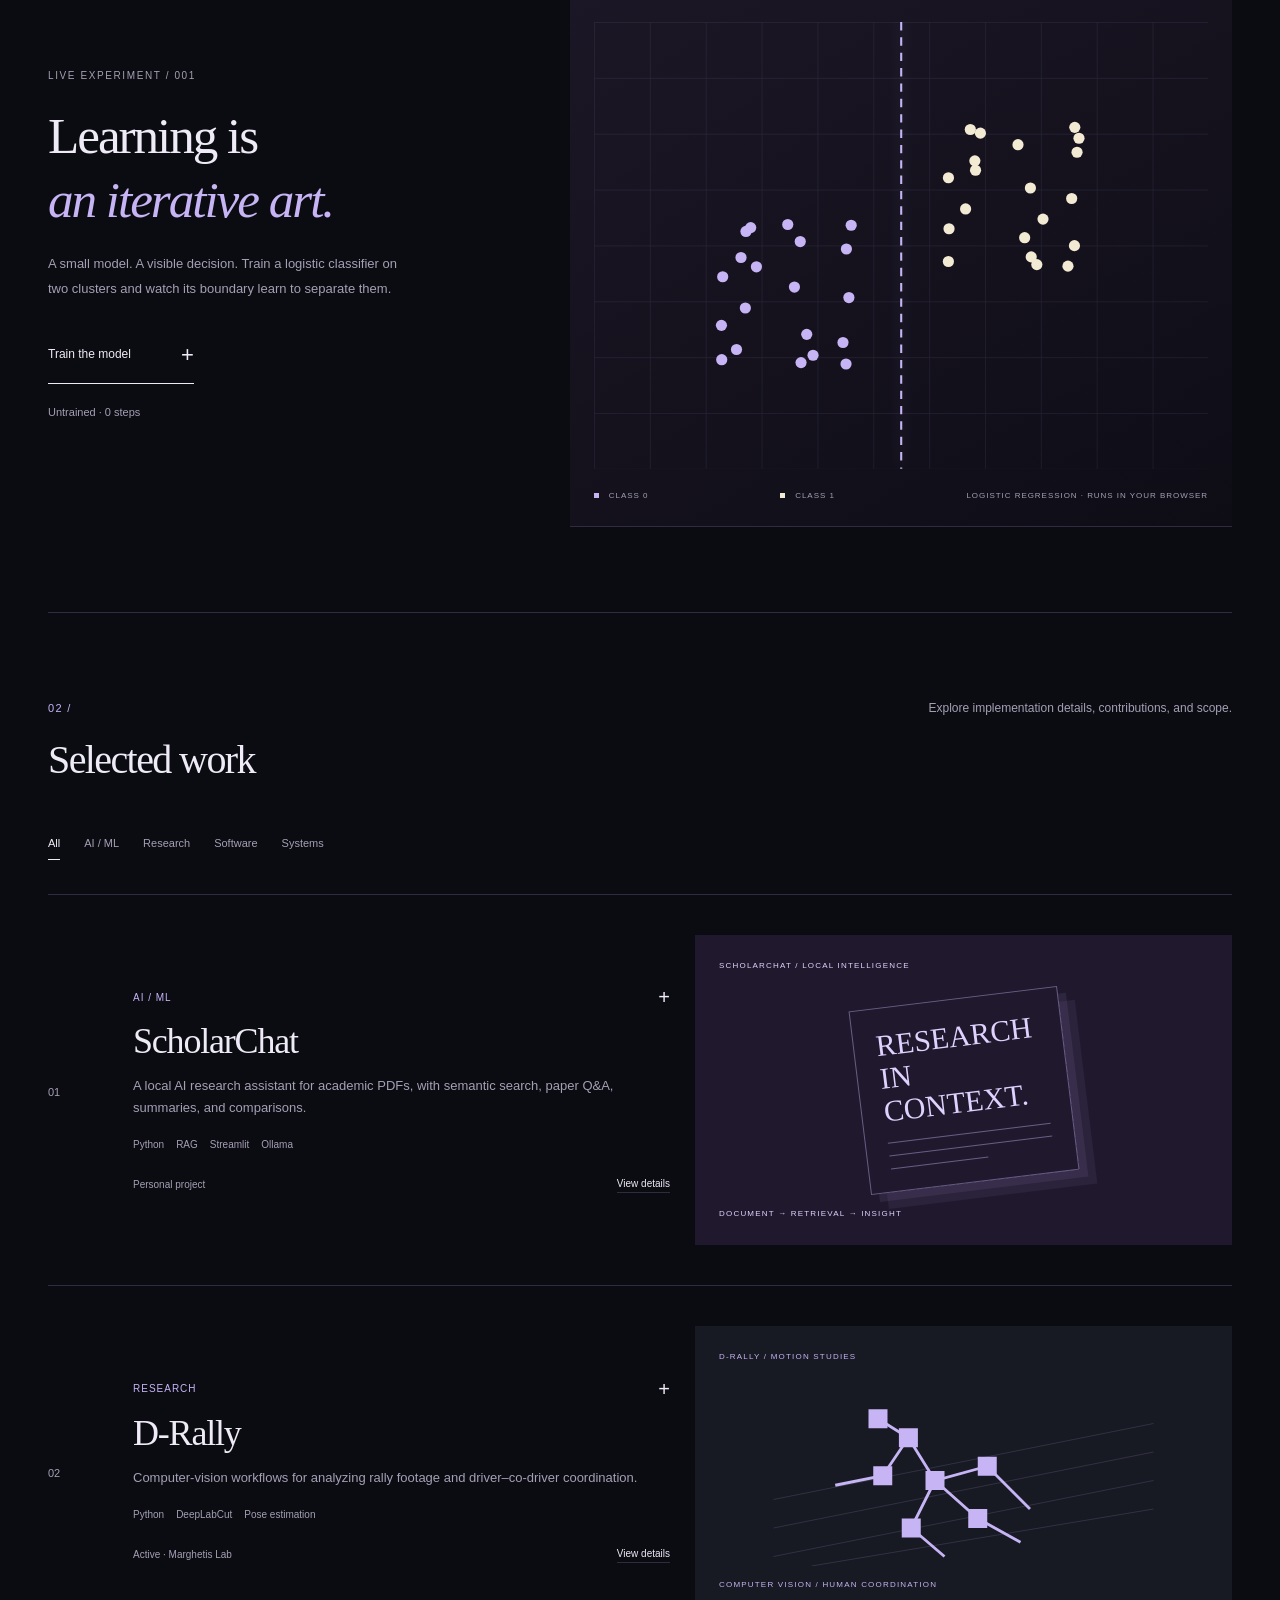
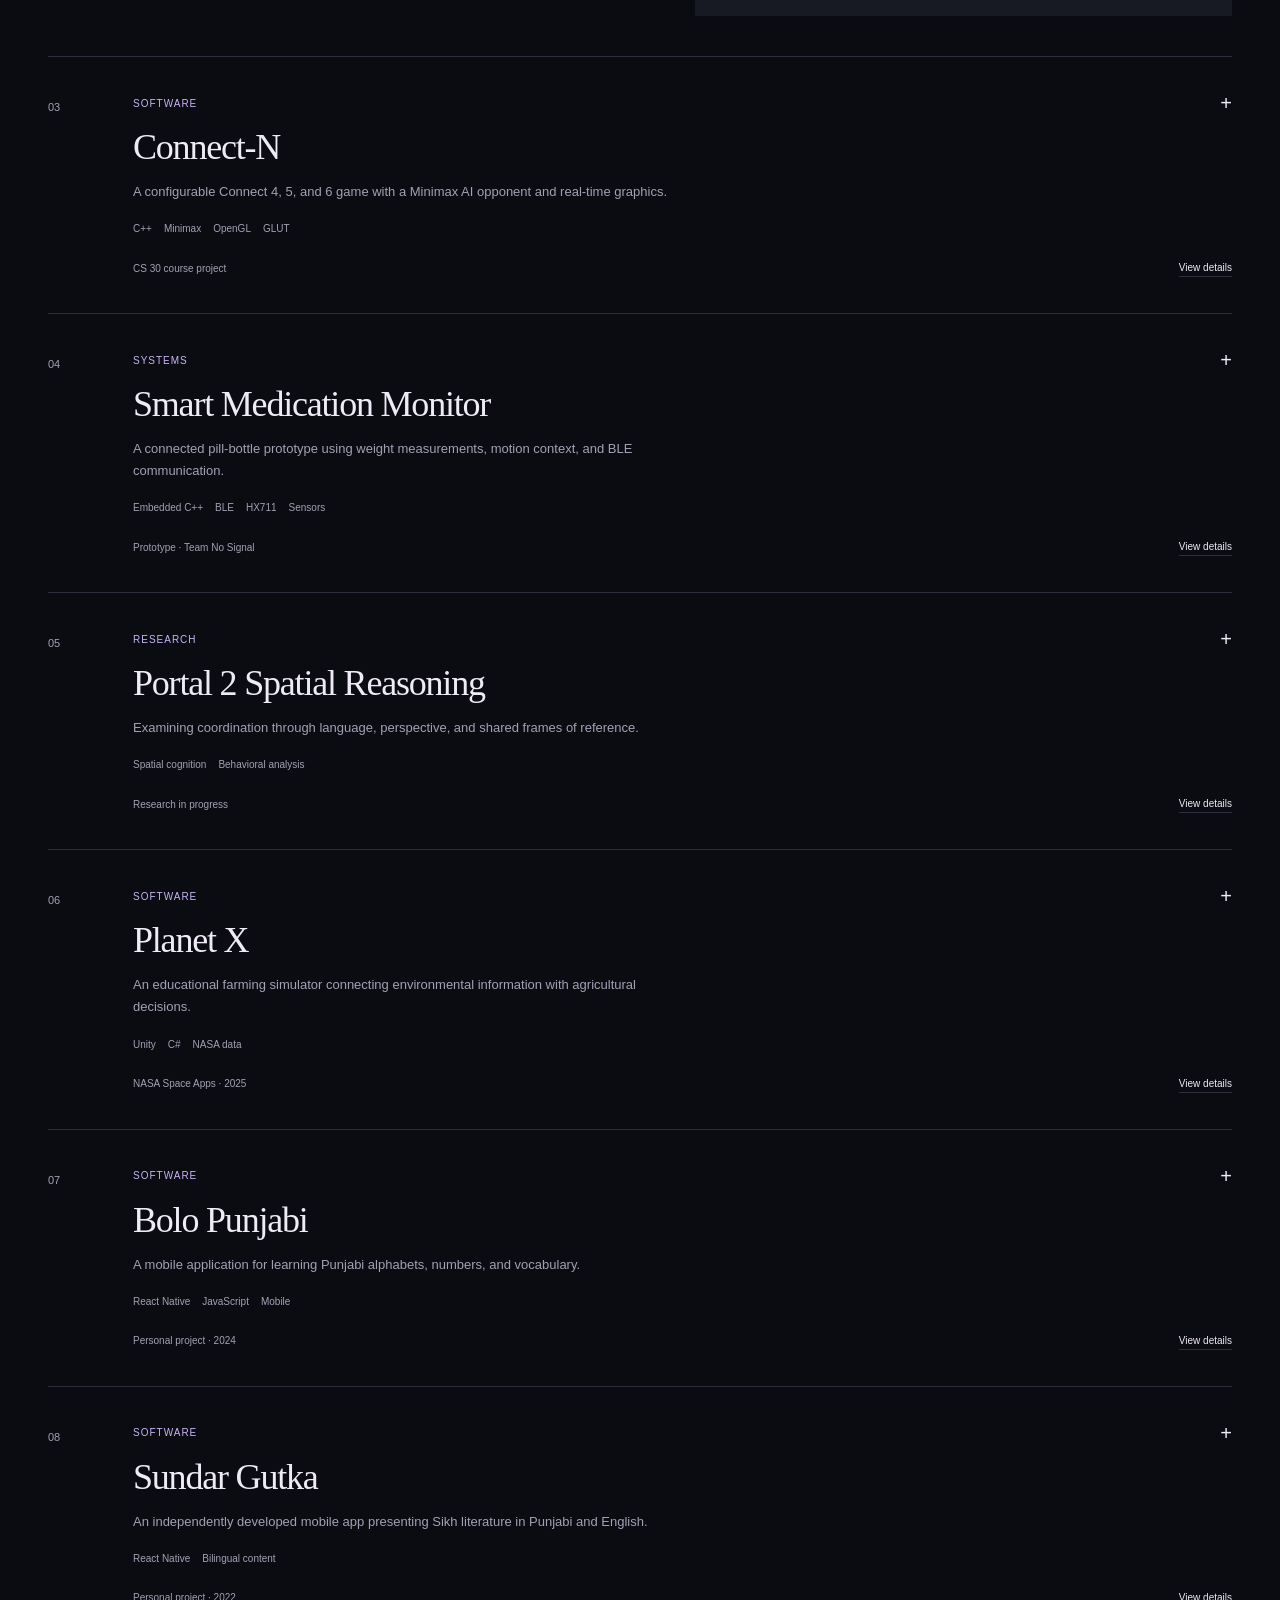
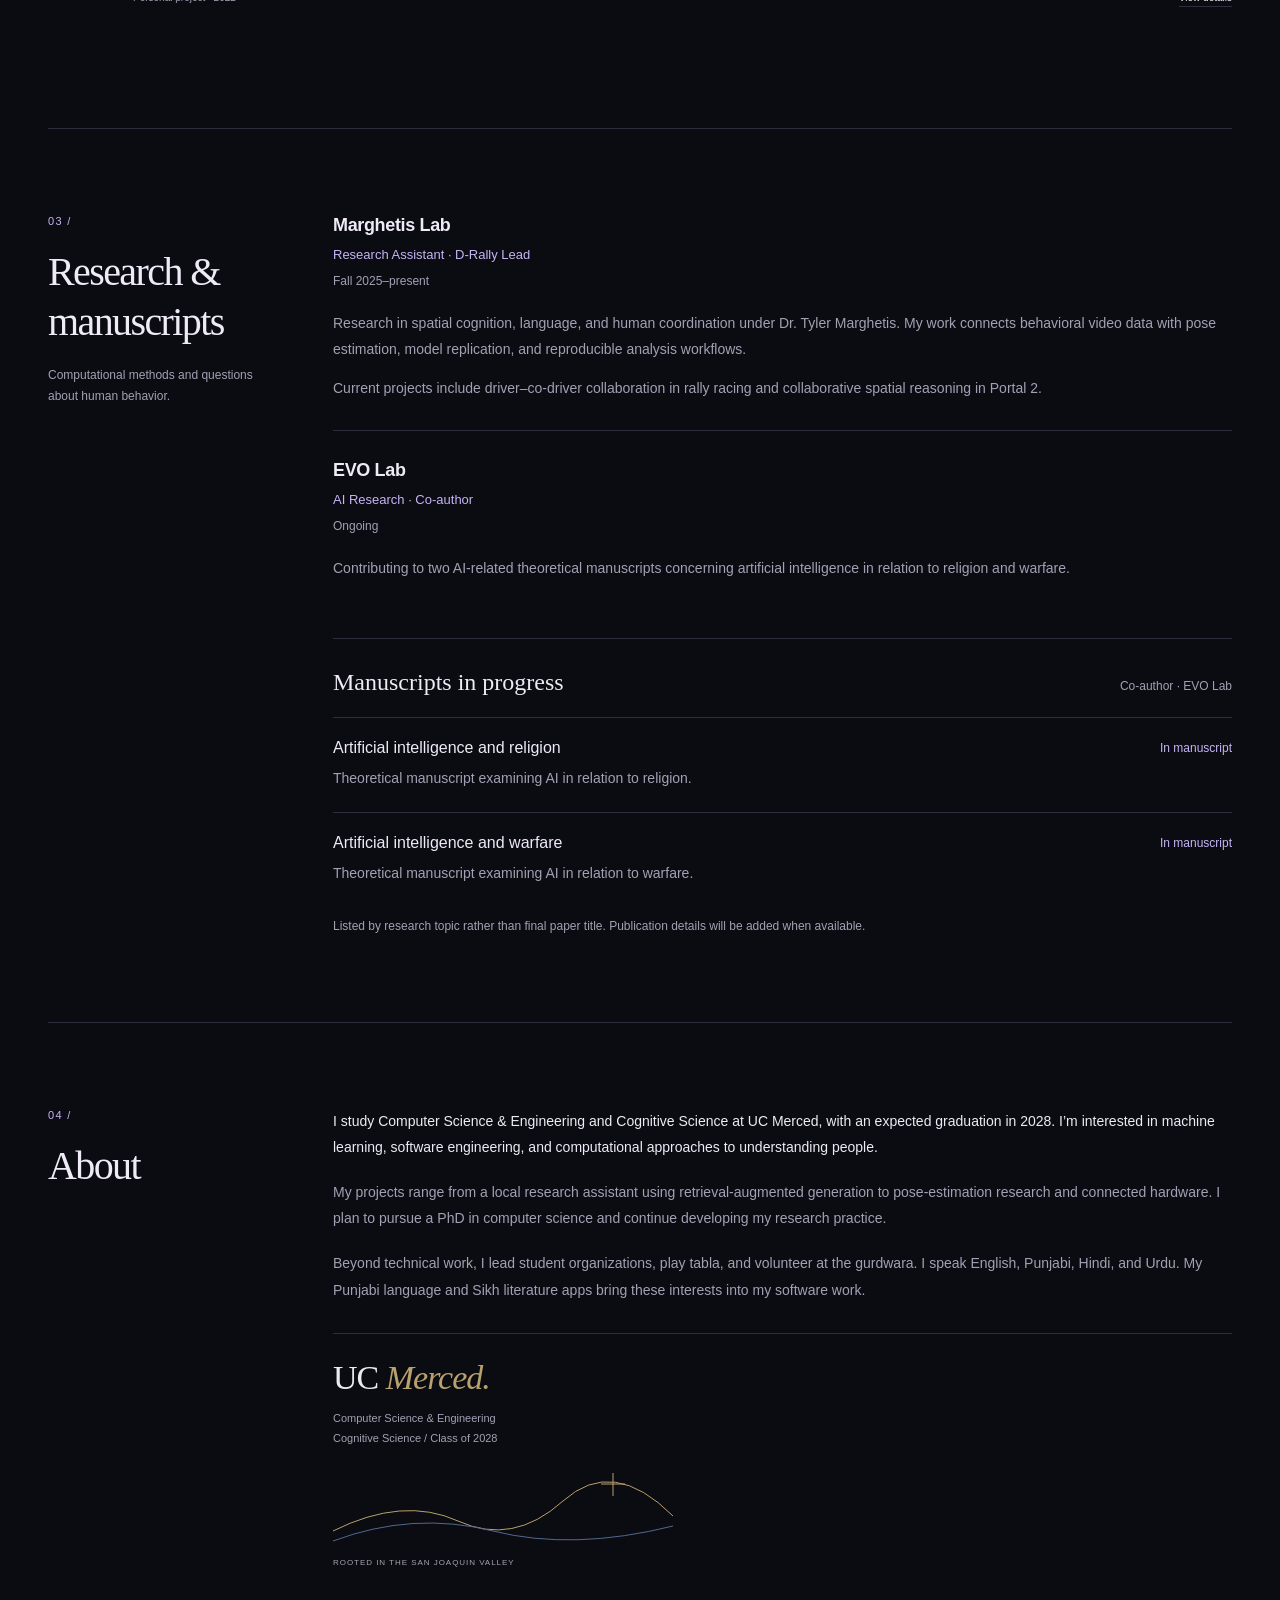
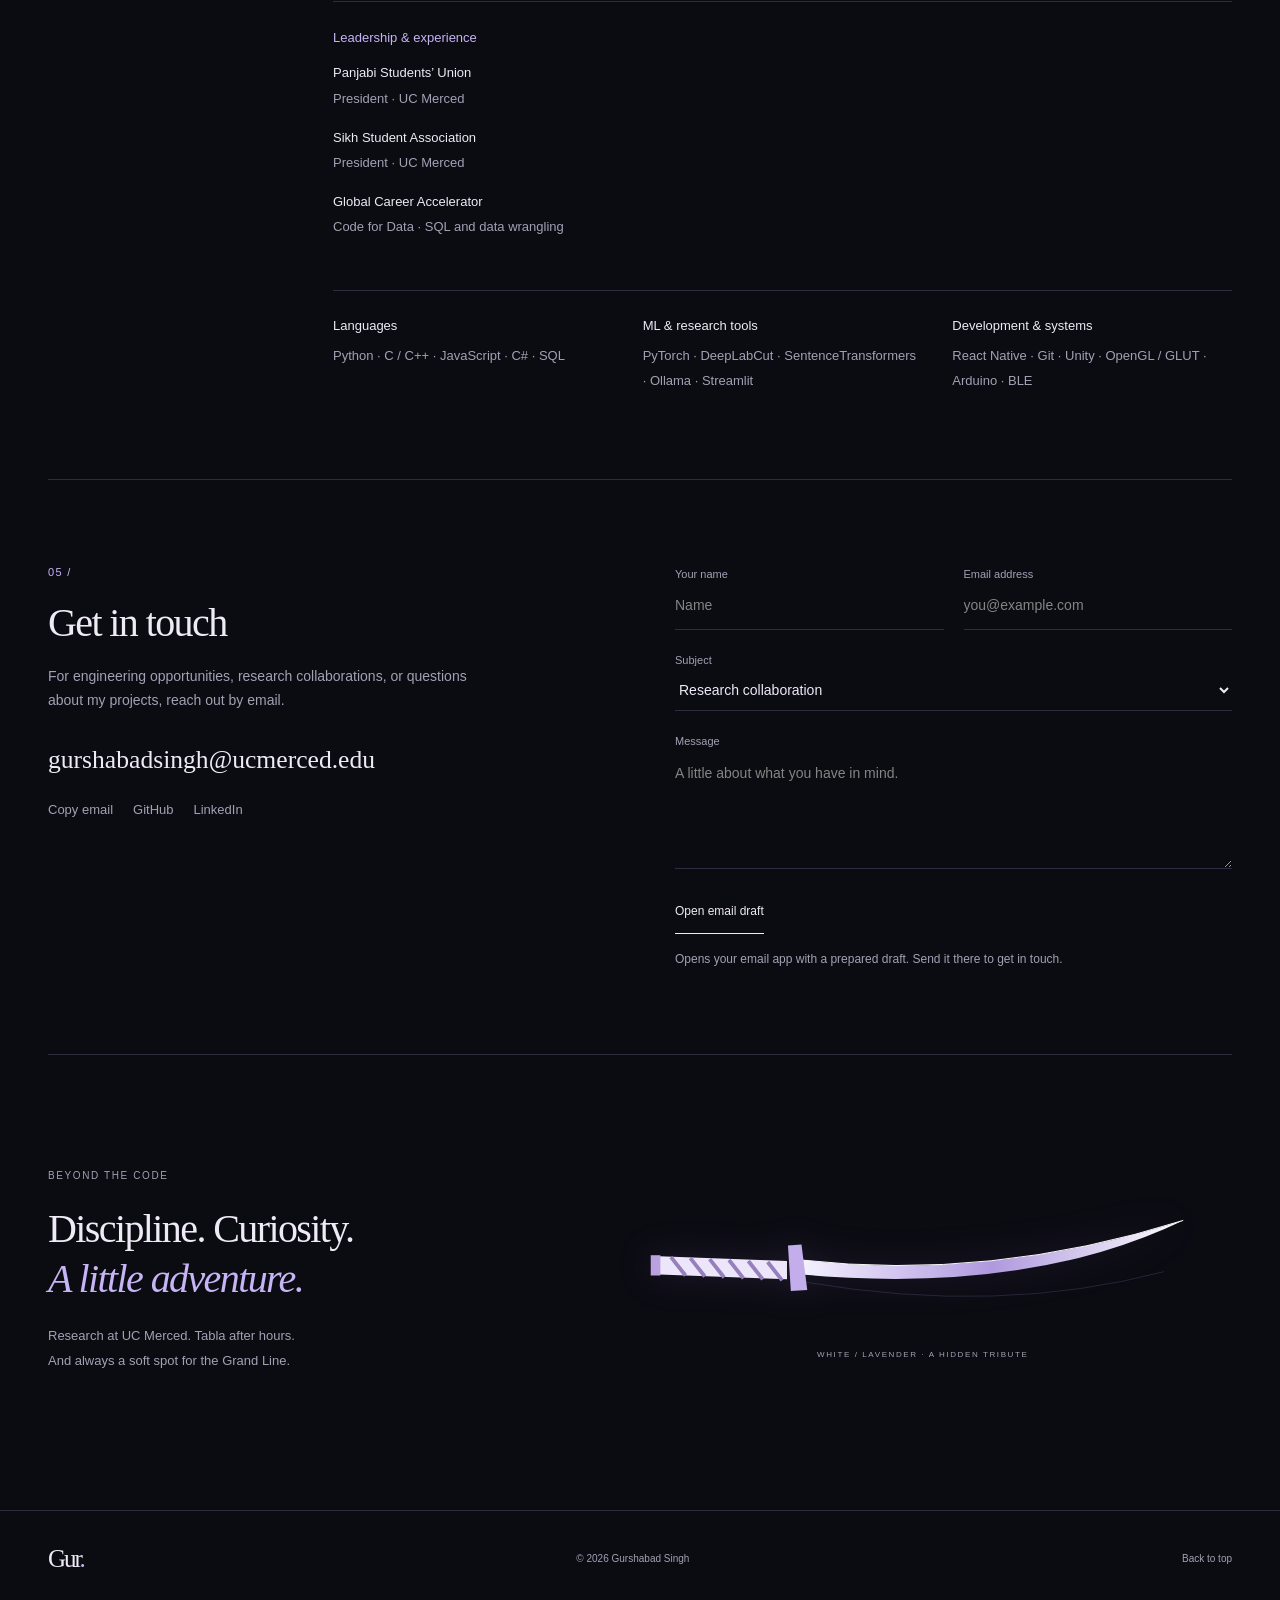
==== commit b5b5b7da: "Unify portfolio and arcade with dark lavender theme, live ML lab, and new games" ====
--- a/index.html
+++ b/index.html
@@ -3,13 +3,15 @@
 <head>
   <meta charset="UTF-8">
   <meta name="viewport" content="width=device-width, initial-scale=1">
-  <meta name="theme-color" content="#0b0b0b">
+  <meta name="theme-color" content="#0b0b12">
   <meta name="description" content="Gurshabad Singh — software engineering, machine learning projects, and research in computer vision and cognitive science.">
   <title>Gurshabad Singh | SWE & Research</title>
-  <link rel="stylesheet" href="style.css?v=editorial-3">
-  <script src="motion.js?v=editorial-3" defer></script>
-  <script src="script.js?v=editorial-3" defer></script>
-  <link rel="stylesheet" href="editorial.css?v=3">
+  <link rel="stylesheet" href="style.css?v=night-4">
+  <script src="motion.js?v=night-4" defer></script>
+  <script src="script.js?v=night-4" defer></script>
+  <script src="lab.js?v=4" defer></script>
+  <link rel="stylesheet" href="editorial.css?v=4">
+<link rel="stylesheet" href="night.css?v=4">
 </head>
 
 <body>
@@ -39,12 +41,13 @@
 
   <main id="main">
     <section class="hero container">
+      <svg class="hero-network" viewBox="0 0 900 440" fill="none" aria-hidden="true"><g stroke="currentColor"><path d="M70 60L310 120L570 45L820 200M70 210L310 120L570 245L820 200M70 360L310 290L570 245L820 370M70 60L310 290L570 410L820 200M310 120L570 410M310 290L570 45"/><path class="network-flow" d="M70 210L310 120L570 245L820 200"/></g><g fill="currentColor"><circle cx="70" cy="60" r="3"/><circle cx="70" cy="210" r="3"/><circle cx="70" cy="360" r="3"/><circle cx="310" cy="120" r="4"/><circle cx="310" cy="290" r="4"/><circle cx="570" cy="45" r="3"/><circle cx="570" cy="245" r="4"/><circle cx="570" cy="410" r="3"/><circle cx="820" cy="200" r="5"/><circle cx="820" cy="370" r="3"/></g></svg>
       <div class="hero-grid">
         <div class="hero-intro">
-          <p class="eyebrow">Gurshabad Singh / Selected portfolio</p>
+          <p class="eyebrow">Gurshabad Singh / Engineering intelligence</p>
           <h1 class="motion-title">Gurshabad <span class="title-accent">Singh.</span></h1>
           <p class="gurmukhi" lang="pa">ਗੁਰਸ਼ਬਦ ਸਿੰਘ</p>
-          <p class="hero-role">An engineer’s mind.<br><em>A researcher’s curiosity.</em></p>
+          <p class="hero-role">Building intelligence.<br><em>Staying curious.</em></p>
 
           <p class="hero-description">
             I’m a UC Merced undergraduate building software and studying
@@ -90,7 +93,7 @@
       </div>
 
       <div class="hero-footer">
-        <span>UC Merced · Class of 2028</span>
+        <span class="merced-mark"><i aria-hidden="true"></i> UC MERCED / CLASS OF 2028</span>
         <span>Software engineering & AI research opportunities</span>
       </div>
     </section>
@@ -105,6 +108,26 @@
       </div>
       <div class="discipline-window" aria-hidden="true">
         <div class="discipline-track">SOFTWARE <span>/</span> INTELLIGENCE <span>/</span> PEOPLE <span>/</span></div>
+      </div>
+    </section>
+
+    <section class="section container neural-lab" id="lab" aria-labelledby="lab-heading">
+      <div class="lab-copy">
+        <p class="eyebrow">Live experiment / 001</p>
+        <h2 id="lab-heading">Learning is<br><em>an iterative art.</em></h2>
+        <p>A small model. A visible decision. Train a logistic classifier on two clusters and watch its boundary learn to separate them.</p>
+        <button class="button primary" id="train-model" type="button">Train the model <span aria-hidden="true">+</span></button>
+        <p id="model-status" role="status">Untrained · 0 steps</p>
+      </div>
+      <div class="model-stage">
+        <div class="model-topline"><span>FEATURE SPACE / 2D</span><span id="model-loss">LOSS —</span></div>
+        <svg id="model-plot" viewBox="0 0 440 320" role="img" aria-label="Two clusters of data points and a trainable decision boundary">
+          <defs><pattern id="plot-grid" width="40" height="40" patternUnits="userSpaceOnUse"><path d="M40 0H0V40" fill="none" stroke="currentColor" stroke-opacity=".1"/></pattern></defs>
+          <rect width="440" height="320" fill="url(#plot-grid)"/>
+          <path id="decision-boundary" d="M220 0V320" stroke="currentColor" stroke-width="1.5" stroke-dasharray="6 5"/>
+          <g id="model-points"></g>
+        </svg>
+        <div class="model-legend"><span><i></i> CLASS 0</span><span><i></i> CLASS 1</span><span>LOGISTIC REGRESSION · RUNS IN YOUR BROWSER</span></div>
       </div>
     </section>
 
@@ -225,6 +248,7 @@
         </div>
 
         <aside class="about-aside">
+          <div class="campus-note"><span class="campus-monogram">UC <em>Merced.</em></span><p>Computer Science & Engineering<br>Cognitive Science / Class of 2028</p><svg viewBox="0 0 340 85" fill="none" aria-hidden="true"><path d="M0 70Q70 35 125 60T230 40T340 55" stroke="#b8a16c"/><path d="M0 80Q80 50 160 70T340 65" stroke="#52698e"/><path d="M280 12V35M268 23H292" stroke="#b8a16c"/></svg><span>ROOTED IN THE SAN JOAQUIN VALLEY</span></div>
           <h3>Leadership & experience</h3>
           <ul>
             <li><strong>Panjabi Students’ Union</strong>President · UC Merced</li>
@@ -312,6 +336,15 @@
     </section>
   </main>
 
+  <section class="container sword-section" aria-label="A personal detail">
+      <div><p class="eyebrow">Beyond the code</p><h2>Discipline. Curiosity.<br><em>A little adventure.</em></h2><p>Research at UC Merced. Tabla after hours.<br>And always a soft spot for the Grand Line.</p></div>
+      <button class="sword-trigger" id="sword-trigger" type="button" aria-label="Discover the white and lavender blade Easter egg" aria-haspopup="dialog">
+        <svg viewBox="0 0 640 160" fill="none" aria-hidden="true"><defs><linearGradient id="blade-light"><stop stop-color="#f5f1ff"/><stop offset=".5" stop-color="#af99de"/><stop offset="1" stop-color="#fff"/></linearGradient></defs><path d="M195 88Q390 110 590 47Q430 124 195 103Z" fill="url(#blade-light)"/><path d="M195 88Q390 110 590 47" stroke="#fff"/><path d="M48 84L180 89L180 108L48 103Z" fill="#ede6fa"/><path d="M60 85l15 19m5-18l15 19m5-18l15 19m5-18l15 19m5-18l15 19m5-18l15 19" stroke="#9580bc" stroke-width="4"/><path d="M181 73L195 72L201 119L184 120Z" fill="#c3adeb"/><path d="M39 83L49 83L49 104L39 104Z" fill="#b9a2df"/><path d="M200 111Q400 145 570 100" stroke="#9f87d5" stroke-opacity=".2"/></svg>
+        <span>WHITE / LAVENDER · A HIDDEN TRIBUTE</span>
+      </button>
+    </section>
+    <dialog id="sword-dialog" aria-labelledby="sword-title"><div class="dialog-inner"><button type="button" class="close-dialog" id="close-sword" aria-label="Close Easter egg">×</button><p class="eyebrow">You found the Grand Line.</p><h2 id="sword-title">A quiet kind of resolve.</h2><p class="dialog-description">Zoro is my favorite. This white-and-lavender blade is a personal tribute inspired by Ame no Habakiri—Oden’s sword, entrusted to Momonosuke. Different swordsman. Same love for the adventure.</p><p class="metadata">An original illustration for a One Piece fan. Keep exploring.</p></div></dialog>
+
   <footer>
     <div class="container footer-inner">
       <a class="logo" href="#" aria-label="Back to home">Gur<span>.</span></a>
--- a/night.css
+++ b/night.css
@@ -0,0 +1,118 @@
+/* One palette, from research to the arcade. */
+:root { color-scheme:dark; --bg:#0b0b12; --surface:#13121e; --panel:#13121e; --text:#eeeaf6; --muted:#a4a0b4; --line:#302c40; --yellow:#c6b4f5; --yellow-hover:#dfd2ff; --lavender:#c6b4f5; }
+body { background:var(--bg); color:var(--text); }
+body::before { content:""; position:absolute; inset:0 0 auto; height:850px; z-index:-1; background:radial-gradient(ellipse at 80% 30%,#6e499c19,transparent 60%); pointer-events:none; }
+::selection { background:#c6b4f5; color:#14101e; }
+.hero h1 { color:var(--text); }
+.hero .title-accent { color:var(--lavender); }
+.hero-intro > .eyebrow { color:var(--lavender); }
+.hero-role,.profile-summary dd,.button.primary,.details-label,.about-copy p:first-child,.about-aside strong,.email-link,.close-dialog,.dialog-description { color:var(--text); }
+.logo span,nav .contact-link { color:var(--lavender); }
+.scroll-enabled .scroll-word { background-image:linear-gradient(90deg,#eeeaf6 var(--word-fill,0%),#51495f var(--word-fill,0%)); }
+.discipline-track { -webkit-text-stroke-color:#625773; }
+.discipline-track span { color:var(--lavender); }
+.project-card h3 { color:var(--text); }
+.project-card:hover h3 { color:var(--lavender); }
+.art-scholar { background:#20192e; color:#e0d2ff; }
+.art-rally { background:#171923; color:#c6b4f5; }
+.paper-stack { border-color:#c6b4f570; box-shadow:8px 8px 0 #c6b4f515,16px 16px 0 #c6b4f510; }
+.paper-stack i { background:#c6b4f570; }
+.game-card:hover h2 { color:var(--lavender); }
+input,select,textarea { color:var(--text); }
+.close-dialog:hover { background:var(--surface); }
+.button.primary:hover { color:var(--lavender); border-color:var(--lavender); }
+.merced-mark { display:flex; align-items:center; gap:12px; letter-spacing:.13em; }
+.merced-mark i { display:inline-block; width:24px; height:12px; border-bottom:2px solid #cfb46b; border-top:2px solid #52698e; transform:skew(-25deg); }
+.neural-lab { display:grid; grid-template-columns:.8fr 1.2fr; gap:80px; align-items:center; }
+.lab-copy h2 { margin:20px 0; font-size:clamp(36px,4vw,55px); }
+.lab-copy h2 em,.sword-section h2 em { color:var(--lavender); font-weight:400; }
+.lab-copy > p:not(.eyebrow) { font-size:13px; color:var(--muted); line-height:1.9; max-width:360px; }
+#model-status { margin-top:18px; font-size:11px; }
+#train-model { margin-top:24px; gap:50px; }
+.model-stage { color:var(--lavender); position:relative; background:linear-gradient(150deg,#1c1726,#0e0d16); padding:24px; border-top:1px solid #817098; border-bottom:1px solid var(--line); }
+.model-topline,.model-legend { display:flex; justify-content:space-between; gap:12px; font-size:8px; letter-spacing:.12em; }
+.model-topline { color:var(--muted); }
+#model-plot { width:100%; display:block; margin:20px 0; }
+#decision-boundary { filter:drop-shadow(0 0 5px #c6b4f560); }
+.model-legend { flex-wrap:wrap; color:var(--muted); }
+.model-legend i { display:inline-block; width:5px; height:5px; background:#c6b4f5; margin-right:7px; }
+.model-legend span:nth-child(2) i { background:#f2ead2; }
+.model-stage.training #model-points { animation:data-breathe 1.6s ease-in-out infinite alternate; }
+@keyframes data-breathe { to { opacity:.55; } }
+.sword-section { padding-block:90px; border-top:1px solid var(--line); display:grid; grid-template-columns:1fr 1.2fr; gap:50px; align-items:center; }
+.sword-section h2 { margin:20px 0; }
+.sword-section p:not(.eyebrow) { font-size:13px; color:var(--muted); line-height:1.9; }
+.sword-trigger { background:none; border:0; color:var(--muted); padding:30px 0; width:100%; }
+.sword-trigger svg { width:100%; overflow:visible; filter:drop-shadow(0 0 18px #bc9bf522); transition:transform 1s cubic-bezier(.16,1,.3,1),filter 1s; animation:blade-float 7s ease-in-out infinite alternate; }
+.sword-trigger:hover svg,.sword-trigger:focus-visible svg { filter:drop-shadow(0 0 28px #c6b4f577); }
+.sword-trigger span { font-size:8px; letter-spacing:.2em; }
+@keyframes blade-float { from { transform:translateY(-5px) rotate(-2deg); } to { transform:translateY(5px) rotate(1deg); } }
+#sword-dialog .close-dialog { float:right; }
+#sword-dialog .eyebrow { padding-top:40px; }
+body:has(dialog[open]) { overflow:hidden; }
+.work-art { transition:filter .6s; }
+.project-card:hover .work-art { filter:brightness(1.12); }
+/* Shared game chrome, applied after each game's mechanics styles. */
+.arcade-page { font-family:Arial,Helvetica,sans-serif; }
+.arcade-page header { max-width:1100px; padding:28px 24px; margin:0 auto 32px; border-bottom:1px solid var(--line); display:flex; align-items:center; justify-content:space-between; gap:20px; }
+.arcade-page .logo { color:var(--text); font-family:Georgia,serif; font-size:30px; font-weight:400; }
+.arcade-page a { color:var(--lavender); text-decoration:none; }
+.arcade-page .back,.arcade-page .back-link { font-size:12px; color:var(--muted); }
+.arcade-page main { max-width:650px; margin:auto; padding:0 24px 70px; }
+.arcade-page h1 { font-family:Georgia,serif; font-weight:400; font-size:clamp(38px,6vw,60px); letter-spacing:-.05em; }
+.arcade-page .eyebrow { font-size:10px; letter-spacing:.14em; text-transform:uppercase; color:var(--lavender); }
+.arcade-page .intro,.arcade-page .description { color:var(--muted); font-size:14px; line-height:1.8; }
+.arcade-page button,.arcade-page select { font:inherit; }
+.arcade-page select { color:var(--text); background:var(--panel); border:1px solid var(--line); border-radius:2px; }
+.arcade-page .score { background:var(--panel); border-color:var(--line); border-radius:2px; }
+.arcade-page .board,.arcade-page .game { background:var(--panel); border-color:var(--line); border-radius:3px; }
+.arcade-page .cell { background:#1b1826; border-color:#3d3453; color:var(--lavender); border-radius:3px; }
+.arcade-page .cell:hover { background:#292137; }
+.arcade-page .actions button,.arcade-page .action { background:var(--panel); color:var(--text); border:1px solid var(--line); border-radius:2px; }
+.arcade-page .actions .primary,.arcade-page button.primary { background:var(--lavender); color:#17121f; border-color:var(--lavender); }
+.arcade-page .note,.arcade-page .help { color:var(--muted); font-size:12px; line-height:1.7; }
+.arcade-page :focus-visible { outline:2px solid var(--lavender); outline-offset:4px; }
+.arcade-page button { cursor:pointer; }
+.arcade-page .scores { display:flex; gap:12px; margin:24px 0; }
+.arcade-page .score { flex:1; padding:15px; border:1px solid var(--line); }
+.arcade-page .score span { display:block; font-size:10px; text-transform:uppercase; color:var(--muted); }
+.arcade-page .score strong { display:block; margin-top:8px; font-size:24px; font-weight:400; }
+.memory-grid { display:grid; grid-template-columns:repeat(4,1fr); gap:10px; margin:24px 0; }
+.memory-tile { aspect-ratio:1; background:var(--panel); border:1px solid var(--line); color:var(--muted); font-size:28px!important; transition:background .25s,transform .25s; }
+.memory-tile.revealed { background:#292039; color:var(--lavender); transform:rotateY(0); }
+.memory-tile.matched { color:var(--text); border-color:#8873a8; background:#1a1723; }
+.arcade-button { padding:12px 20px; background:var(--lavender); color:#17121f; border:0; font-size:12px; }
+.signal-pad { width:100%; min-height:270px; margin:24px 0; background:#181520; border:1px solid var(--line); color:var(--text); font-size:24px!important; padding:30px; }
+.signal-pad[data-state="ready"] { background:#c6b4f5; color:#17121f; }
+.signal-pad[data-state="waiting"] { background:#24202d; color:var(--muted); }
+.signal-results { color:var(--muted); font-size:13px; line-height:1.8; padding-left:20px; }
+@media(max-width:720px) { .neural-lab,.sword-section { grid-template-columns:1fr; gap:35px; } .model-stage { padding:18px; } .sword-section { padding-block:55px; } .model-legend { font-size:7px; } }
+@media(prefers-reduced-motion:reduce) { *,*::before,*::after { animation:none!important; transition:none!important; } .scroll-enabled .scroll-word { background:none; color:var(--text); } }
+.hero { isolation:isolate; }
+.hero-network { position:absolute; z-index:-1; width:80%; height:auto; right:-2%; top:80px; color:#a58bcb; opacity:.12; mask-image:linear-gradient(transparent,#000 25%,#000 65%,transparent); pointer-events:none; }
+.hero-network g:first-child { stroke-opacity:.45; }
+.network-flow { stroke-dasharray:80 600; stroke-width:2; animation:network-transmit 9s linear infinite; }
+@keyframes network-transmit { to { stroke-dashoffset:-1360; } }
+.hero .title-accent { background:linear-gradient(115deg,#a997cf,#f4eeff 45%,#bca4e5 75%); background-size:220% 100%; background-clip:text; -webkit-text-fill-color:transparent; animation:pearl-light 10s ease-in-out infinite alternate; }
+@keyframes pearl-light { to { background-position:100% 0; } }
+.campus-note { padding:0 0 28px; margin-bottom:28px; border-bottom:1px solid var(--line); }
+.campus-monogram { font:34px Georgia,serif; color:#ede9f3; letter-spacing:-1px; }
+.campus-monogram em { font-weight:400; color:#b8a16c; }
+.campus-note p { font-size:11px; color:var(--muted); line-height:1.8; margin-top:12px; }
+.campus-note svg { display:block; width:100%; max-width:340px; margin-top:12px; }
+.campus-note > span:last-child { font-size:8px; letter-spacing:.12em; color:#a9a3b3; }
+@media(prefers-reduced-motion:reduce) { .hero .title-accent { background:none; -webkit-text-fill-color:currentColor; color:var(--lavender); } }
+.word-mask { padding:.03em .08em .3em; margin:0 -.08em -.3em; }
+.games-intro h1 { font-family:Georgia,serif; font-weight:400; font-size:clamp(52px,7vw,100px); }
+.arcade-page .slot.yellow,.arcade-page .falling-chip.yellow { border-color:#a48bcf; }
+*,*::before,*::after { box-sizing:border-box; }
+body { margin:0; }
+.hero .title-accent { background:none; -webkit-text-fill-color:currentColor; animation:pearl-tone 10s ease-in-out infinite alternate; }
+@keyframes pearl-tone { from { color:#bba8df; } to { color:#eee7fc; } }
+@media(prefers-reduced-motion:reduce) { .hero .title-accent { animation:none; } }
+@keyframes tile-reveal { from { transform:perspective(500px) rotateY(-24deg); opacity:.5; } to { transform:perspective(500px) rotateY(0); opacity:1; } }
+.memory-tile.revealed { animation:tile-reveal .35s cubic-bezier(.16,1,.3,1); }
+@keyframes signal-arrive { from { box-shadow:0 0 0 #c6b4f500; } to { box-shadow:0 0 45px #c6b4f52a; } }
+.signal-pad[data-state="ready"] { animation:signal-arrive .4s ease-out both; }
+@keyframes arcade-enter { from { opacity:0; translate:0 16px; } to { opacity:1; translate:0 0; } }
+.arcade-page main { animation:arcade-enter .7s cubic-bezier(.16,1,.3,1) both; }
